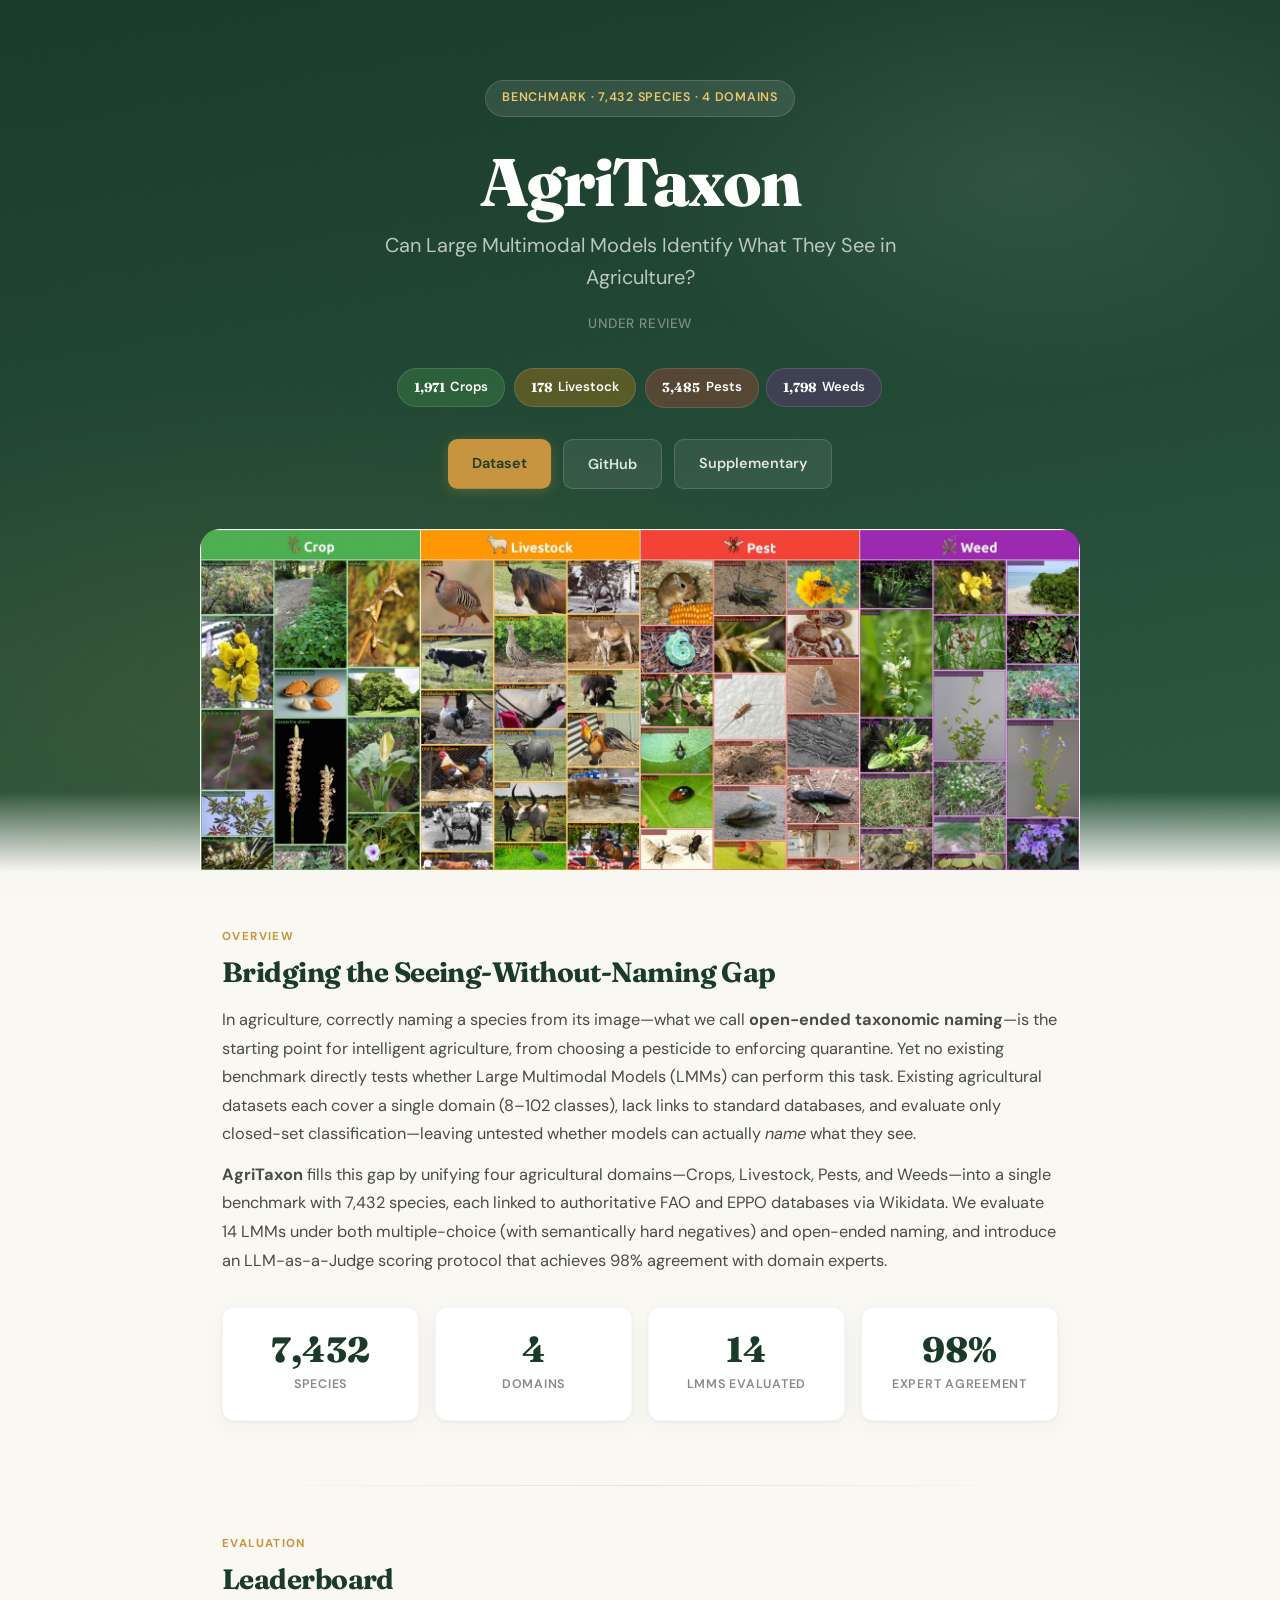
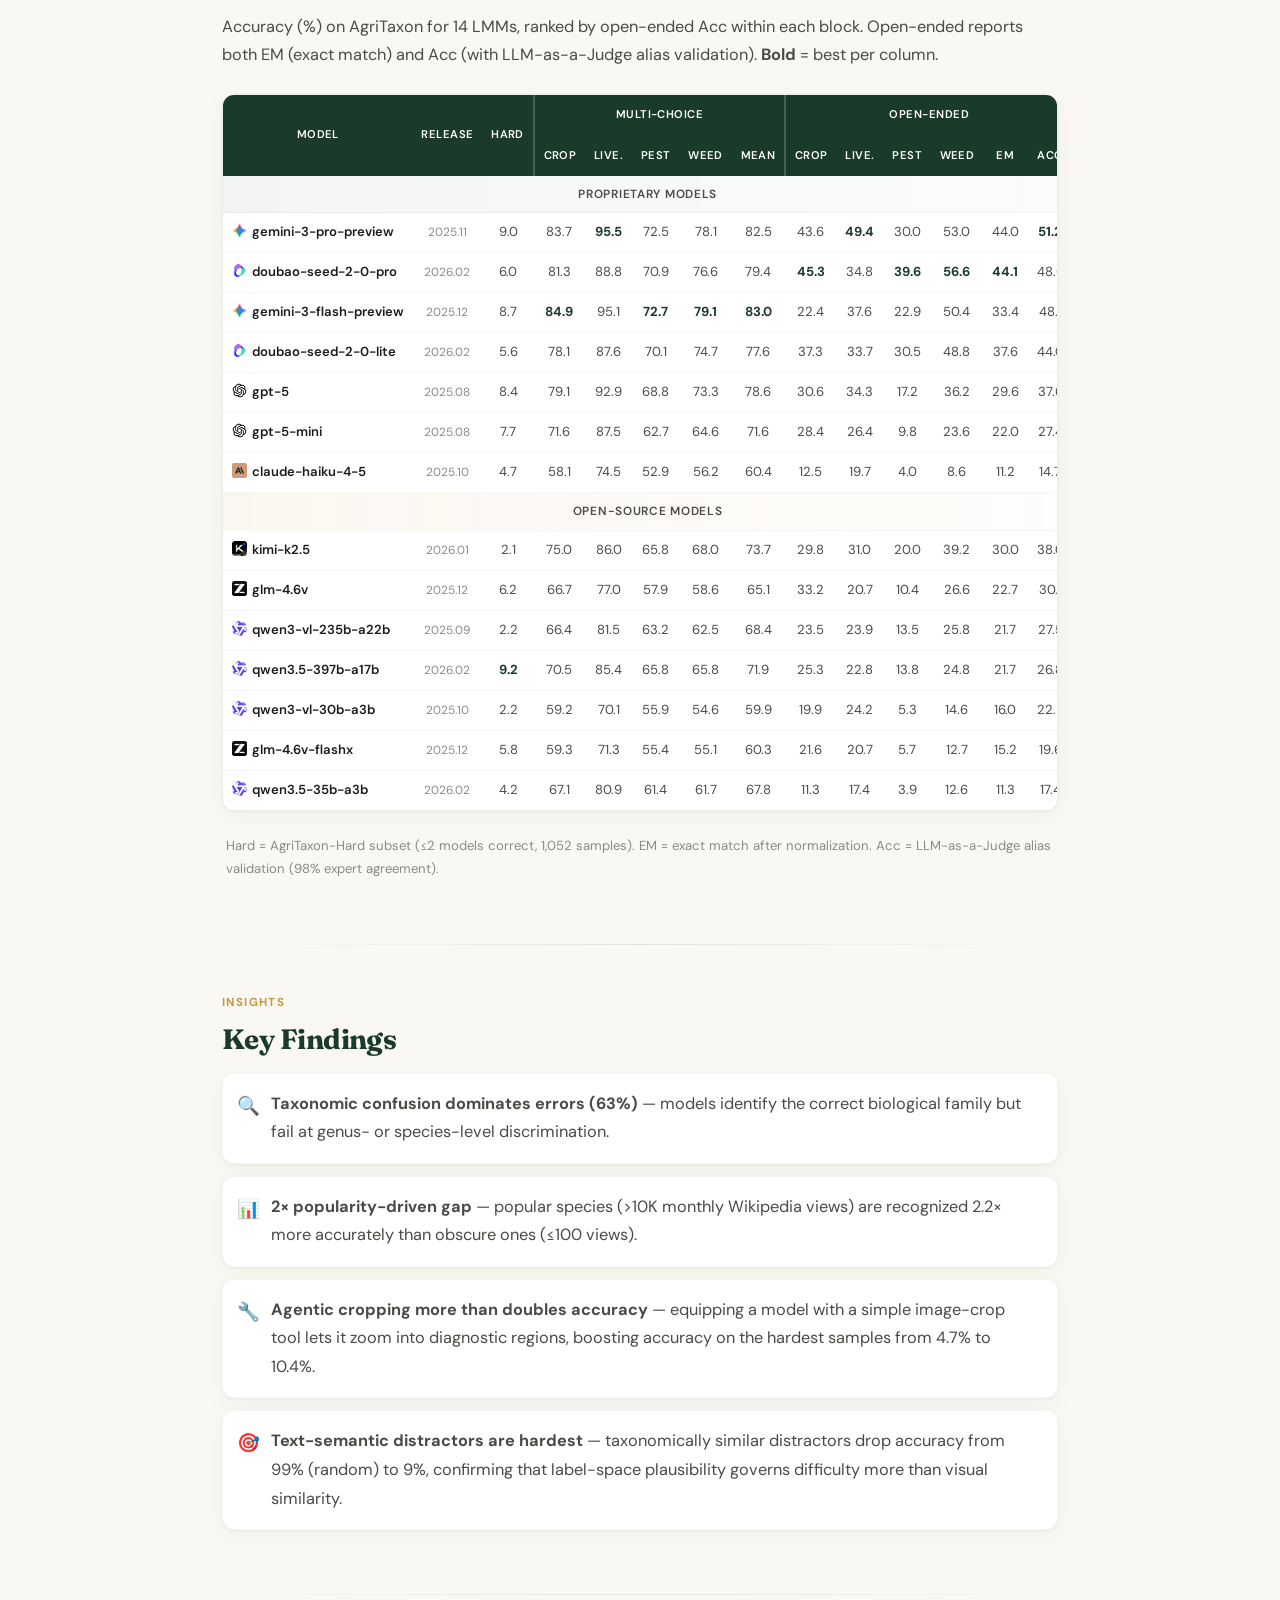
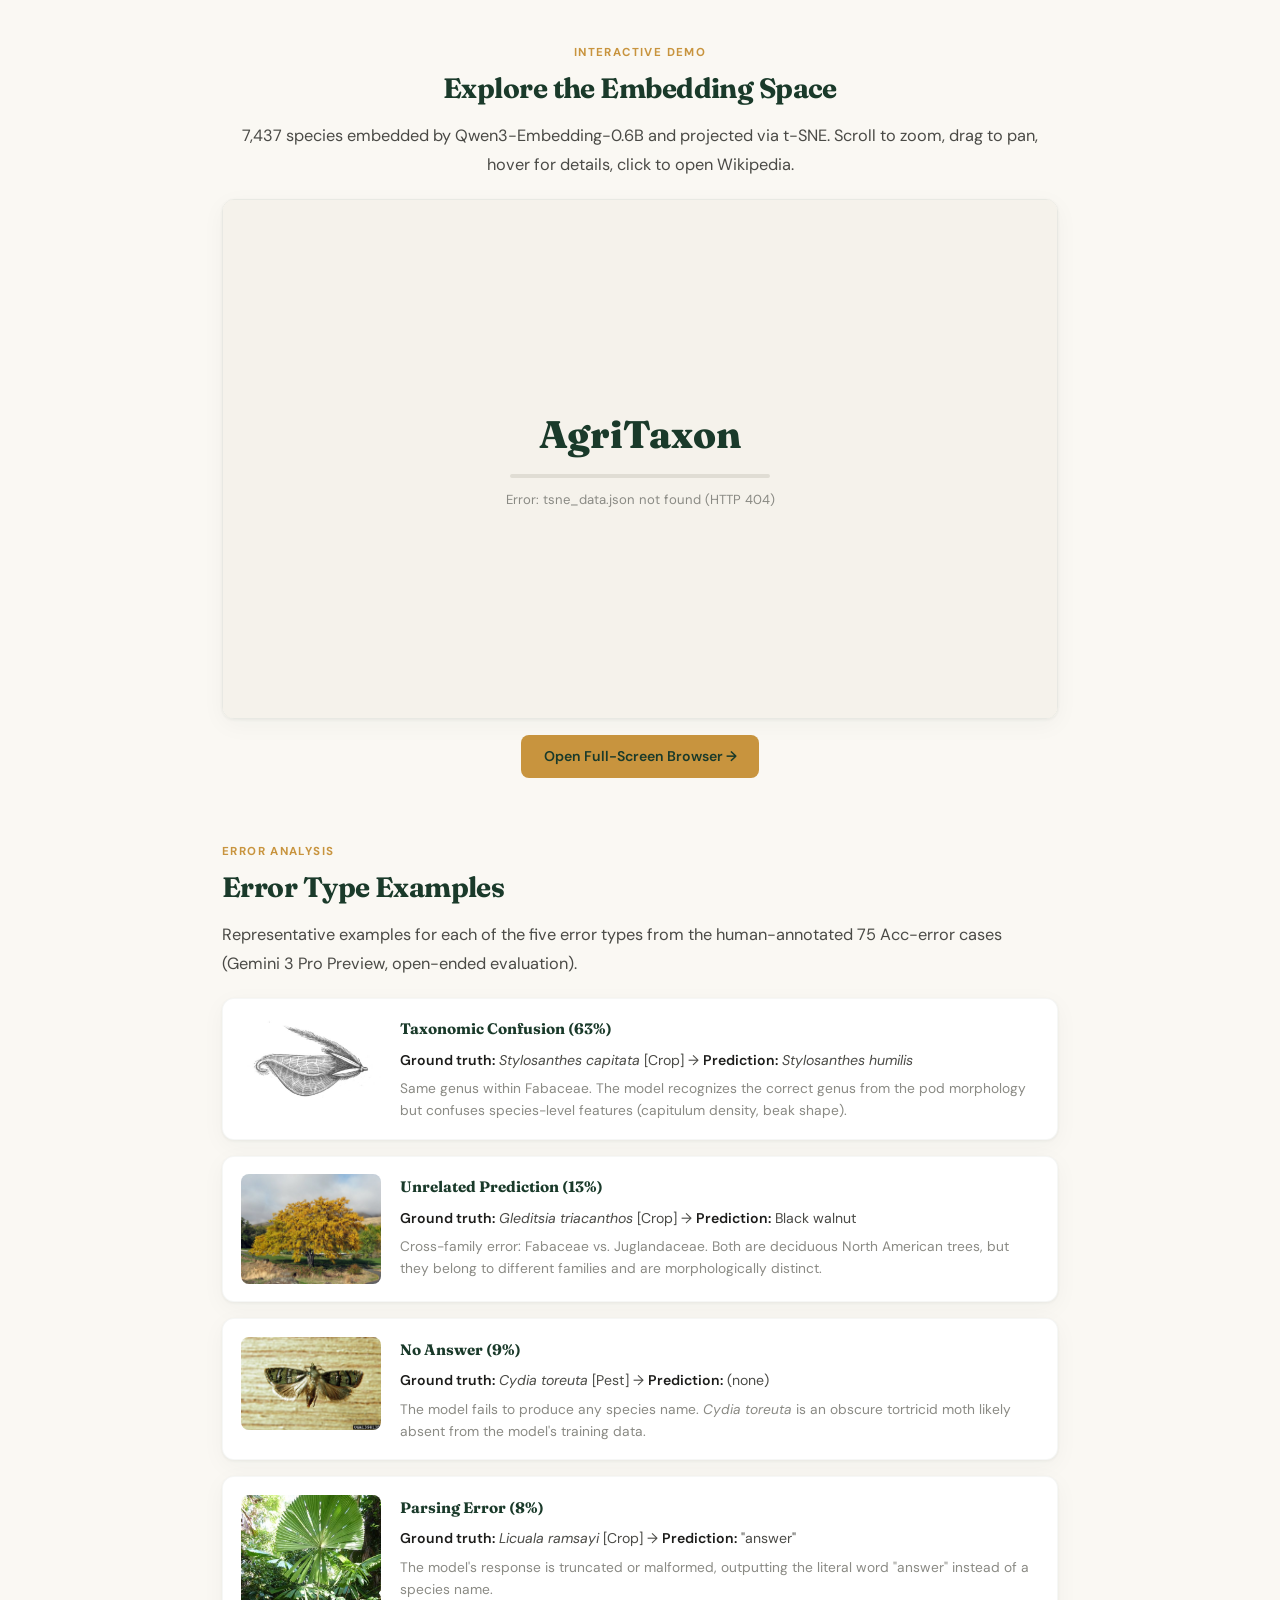
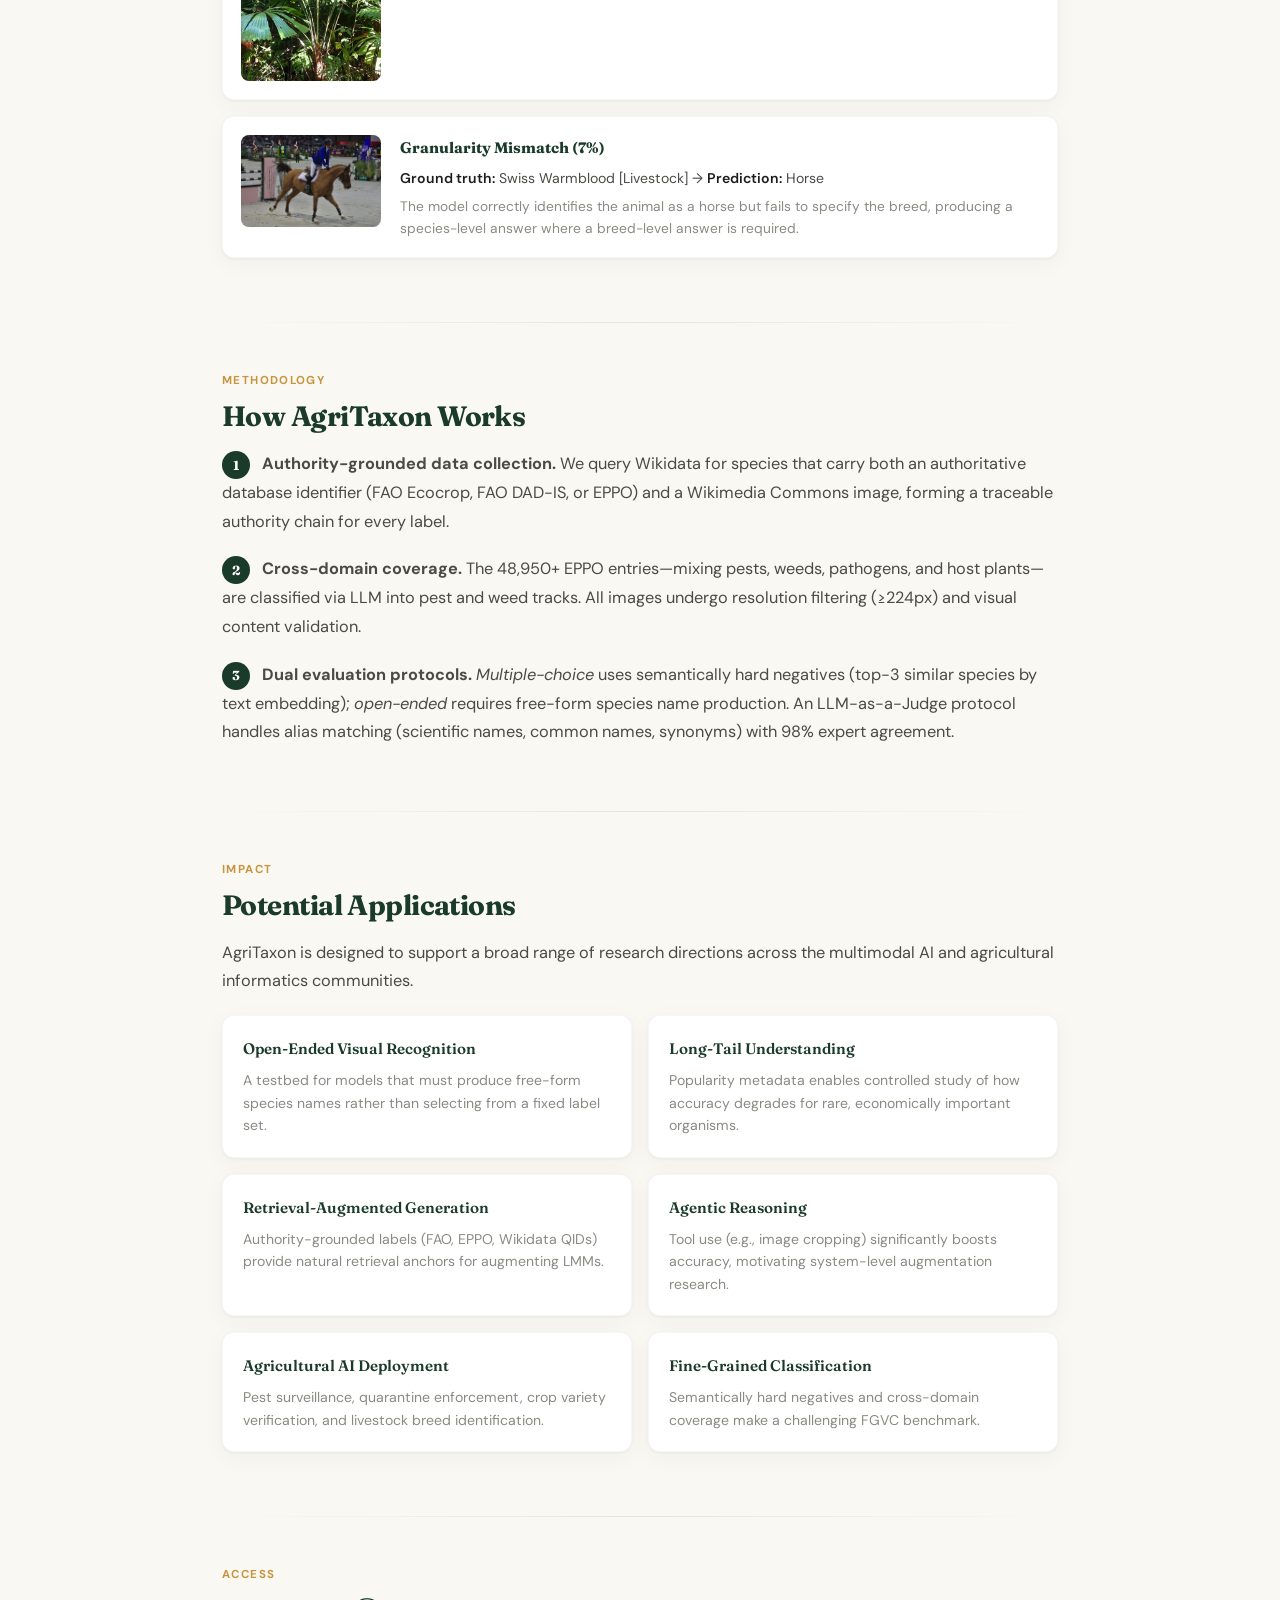
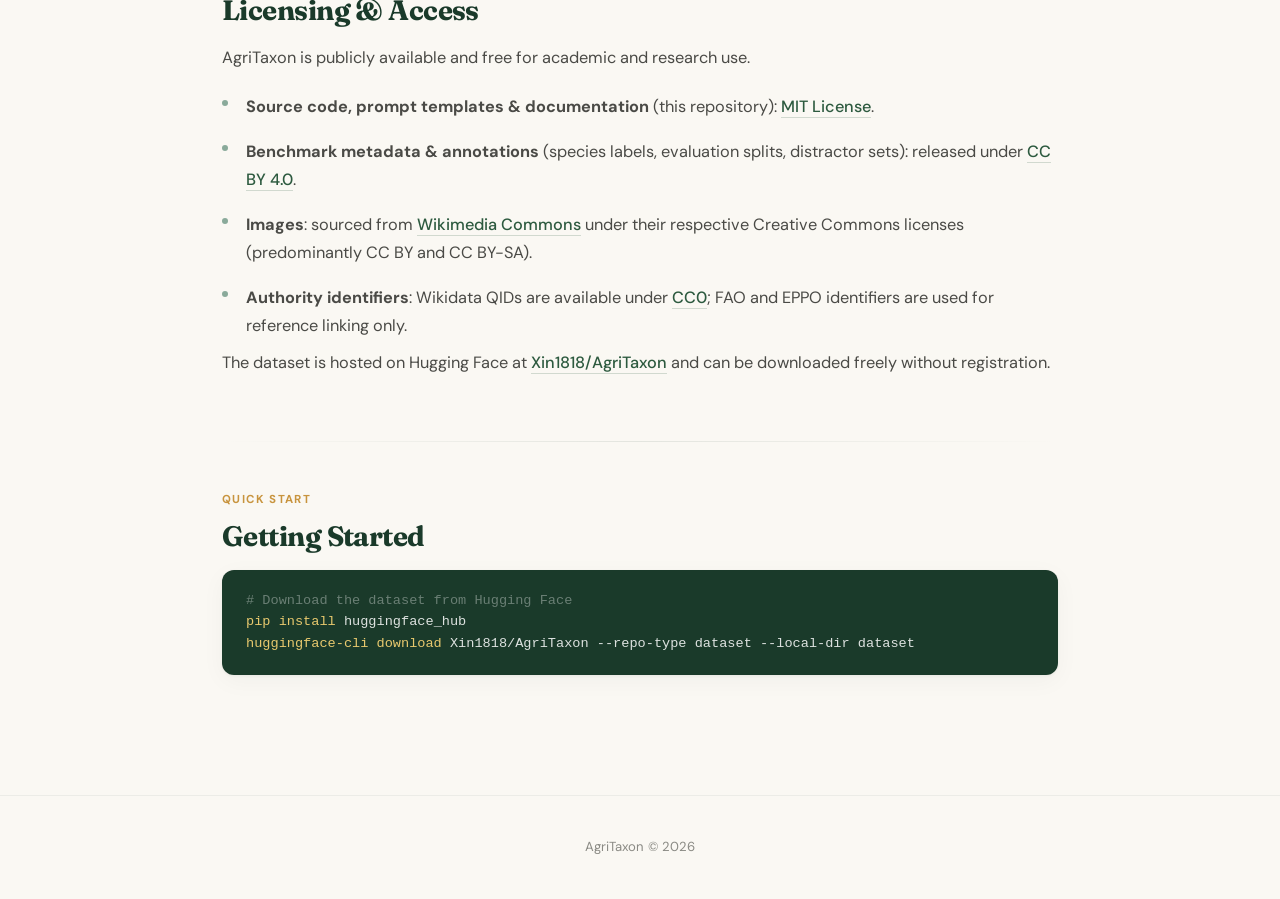
==== docs/index.html @ 5f253dde "Add interactive t-SNE embedding explorer with HuggingFace image loading - Add browser.html: canvas-b" ====
<!DOCTYPE html>
<html lang="en">
<head>
  <meta charset="UTF-8">
  <meta name="viewport" content="width=device-width, initial-scale=1.0">
  <title>AgriTaxon – Can Large Multimodal Models Identify What They See in Agriculture?</title>
  <meta name="description" content="AgriTaxon: the first benchmark for open-ended taxonomic naming in agriculture, spanning 7,432 species across crops, livestock, pests, and weeds.">
  <link rel="preconnect" href="https://fonts.googleapis.com">
  <link rel="preconnect" href="https://fonts.gstatic.com" crossorigin>
  <link href="https://fonts.googleapis.com/css2?family=Fraunces:ital,opsz,wght@0,9..144,300;0,9..144,400;0,9..144,600;0,9..144,700;0,9..144,800;1,9..144,400&family=DM+Sans:ital,wght@0,400;0,500;0,600;0,700;1,400&display=swap" rel="stylesheet">
  <style>
    :root {
      --forest: #1a3a2a;
      --forest-mid: #2d5a3f;
      --sage: #5a7a6a;
      --sage-light: #8aaa9a;
      --amber: #c8943e;
      --amber-light: #e8c96e;
      --cream: #faf8f3;
      --cream-dark: #f0ede4;
      --text: #1c1c1a;
      --text-secondary: #4a4a46;
      --text-muted: #8a8a84;
      --card-bg: #ffffff;
      --card-shadow: 0 1px 3px rgba(26,58,42,0.06), 0 6px 24px rgba(26,58,42,0.04);
      --card-shadow-hover: 0 4px 12px rgba(26,58,42,0.1), 0 12px 36px rgba(26,58,42,0.06);
      --radius: 0.75rem;
      --radius-lg: 1.25rem;
    }

    * { margin: 0; padding: 0; box-sizing: border-box; }

    html { scroll-behavior: smooth; }

    body {
      font-family: 'DM Sans', -apple-system, BlinkMacSystemFont, "Segoe UI", Helvetica, Arial, sans-serif;
      color: var(--text);
      background: var(--cream);
      line-height: 1.75;
      -webkit-font-smoothing: antialiased;
      -moz-osx-font-smoothing: grayscale;
    }

    /* ── Grain overlay ── */
    body::before {
      content: '';
      position: fixed;
      inset: 0;
      pointer-events: none;
      z-index: 9999;
      opacity: 0.025;
      background-image: url("data:image/svg+xml,%3Csvg viewBox='0 0 256 256' xmlns='http://www.w3.org/2000/svg'%3E%3Cfilter id='noise'%3E%3CfeTurbulence type='fractalNoise' baseFrequency='0.9' numOctaves='4' stitchTiles='stitch'/%3E%3C/filter%3E%3Crect width='100%25' height='100%25' filter='url(%23noise)'/%3E%3C/svg%3E");
      background-repeat: repeat;
      background-size: 256px 256px;
    }

    /* ── Scroll animations ── */
    .reveal {
      opacity: 0;
      transform: translateY(24px);
      transition: opacity 0.7s cubic-bezier(0.22, 1, 0.36, 1), transform 0.7s cubic-bezier(0.22, 1, 0.36, 1);
    }
    .reveal.visible {
      opacity: 1;
      transform: translateY(0);
    }

    /* ── Hero ── */
    .hero {
      position: relative;
      background: linear-gradient(170deg, var(--forest) 0%, #224a35 55%, var(--forest-mid) 100%);
      color: #fff;
      text-align: center;
      padding: 5rem 2rem 0;
      overflow: hidden;
    }
    .hero::before {
      content: '';
      position: absolute;
      inset: 0;
      background:
        radial-gradient(ellipse 80% 60% at 20% 80%, rgba(200,148,62,0.12) 0%, transparent 60%),
        radial-gradient(ellipse 60% 50% at 80% 20%, rgba(138,170,154,0.15) 0%, transparent 50%);
      pointer-events: none;
    }
    .hero::after {
      content: '';
      position: absolute;
      bottom: -1px;
      left: 0;
      right: 0;
      height: 80px;
      background: linear-gradient(to top, var(--cream), transparent);
      pointer-events: none;
    }

    .hero-inner {
      position: relative;
      z-index: 1;
      max-width: 800px;
      margin: 0 auto;
    }

    .hero-badge {
      display: inline-flex;
      align-items: center;
      gap: 0.4rem;
      padding: 0.4rem 1rem;
      border-radius: 2rem;
      font-size: 0.78rem;
      font-weight: 600;
      letter-spacing: 0.06em;
      text-transform: uppercase;
      background: rgba(255,255,255,0.1);
      border: 1px solid rgba(255,255,255,0.15);
      backdrop-filter: blur(8px);
      color: var(--amber-light);
      margin-bottom: 1.8rem;
      animation: fadeDown 0.8s cubic-bezier(0.22,1,0.36,1) both;
    }

    .hero h1 {
      font-family: 'Fraunces', Georgia, serif;
      font-size: clamp(2.8rem, 6vw, 4.2rem);
      font-weight: 800;
      letter-spacing: -0.03em;
      line-height: 1.1;
      margin-bottom: 0.6rem;
      font-optical-sizing: auto;
      animation: fadeDown 0.8s 0.1s cubic-bezier(0.22,1,0.36,1) both;
    }

    .hero .subtitle {
      font-family: 'DM Sans', sans-serif;
      font-size: clamp(1rem, 2.5vw, 1.25rem);
      color: rgba(255,255,255,0.7);
      max-width: 600px;
      margin: 0 auto 1.2rem;
      font-weight: 400;
      line-height: 1.6;
      animation: fadeDown 0.8s 0.2s cubic-bezier(0.22,1,0.36,1) both;
    }

    .hero .venue {
      font-size: 0.85rem;
      color: rgba(255,255,255,0.4);
      margin-bottom: 2rem;
      font-weight: 500;
      letter-spacing: 0.04em;
      text-transform: uppercase;
      animation: fadeDown 0.8s 0.25s cubic-bezier(0.22,1,0.36,1) both;
    }

    /* ── Domain badges ── */
    .domain-badges {
      display: flex;
      gap: 0.5rem;
      justify-content: center;
      flex-wrap: wrap;
      margin-bottom: 2rem;
      animation: fadeDown 0.8s 0.3s cubic-bezier(0.22,1,0.36,1) both;
    }
    .domain-badge {
      display: inline-flex;
      align-items: center;
      gap: 0.35rem;
      padding: 0.45rem 1rem;
      border-radius: 2rem;
      font-size: 0.82rem;
      font-weight: 600;
      color: #fff;
      backdrop-filter: blur(4px);
      border: 1px solid rgba(255,255,255,0.12);
    }
    .domain-badge.crops    { background: rgba(76,175,80,0.25); }
    .domain-badge.livestock { background: rgba(255,152,0,0.25); }
    .domain-badge.pests    { background: rgba(244,67,54,0.25); }
    .domain-badge.weeds    { background: rgba(156,39,176,0.25); }
    .domain-badge .count {
      font-family: 'Fraunces', serif;
      font-weight: 700;
    }

    /* ── Action buttons ── */
    .actions {
      display: flex;
      gap: 0.75rem;
      justify-content: center;
      flex-wrap: wrap;
      animation: fadeDown 0.8s 0.35s cubic-bezier(0.22,1,0.36,1) both;
    }
    .btn {
      display: inline-flex;
      align-items: center;
      gap: 0.45rem;
      padding: 0.7rem 1.5rem;
      border-radius: 0.6rem;
      font-size: 0.9rem;
      font-weight: 600;
      text-decoration: none;
      transition: all 0.25s cubic-bezier(0.22,1,0.36,1);
      font-family: 'DM Sans', sans-serif;
    }
    .btn:hover { text-decoration: none; }
    .btn-primary {
      background: var(--amber);
      color: var(--forest);
      box-shadow: 0 2px 12px rgba(200,148,62,0.3);
    }
    .btn-primary:hover {
      background: var(--amber-light);
      transform: translateY(-2px);
      box-shadow: 0 6px 24px rgba(200,148,62,0.35);
    }
    .btn-ghost {
      background: rgba(255,255,255,0.08);
      color: rgba(255,255,255,0.85);
      border: 1px solid rgba(255,255,255,0.15);
      backdrop-filter: blur(4px);
    }
    .btn-ghost:hover {
      background: rgba(255,255,255,0.15);
      color: #fff;
      transform: translateY(-2px);
    }

    /* ── Teaser ── */
    .teaser {
      position: relative;
      z-index: 2;
      max-width: 880px;
      margin: 2.5rem auto 0;
      animation: fadeUp 1s 0.5s cubic-bezier(0.22,1,0.36,1) both;
    }
    .teaser img {
      width: 100%;
      border-radius: var(--radius-lg) var(--radius-lg) 0 0;
      display: block;
    }

    /* ── Container ── */
    .container {
      max-width: 900px;
      margin: 0 auto;
      padding: 3.5rem 2rem;
    }

    /* ── Section ── */
    section {
      margin-bottom: 4rem;
    }

    .section-label {
      font-family: 'DM Sans', sans-serif;
      font-size: 0.72rem;
      font-weight: 700;
      letter-spacing: 0.12em;
      text-transform: uppercase;
      color: var(--amber);
      margin-bottom: 0.5rem;
    }

    h2 {
      font-family: 'Fraunces', Georgia, serif;
      font-size: 1.75rem;
      font-weight: 700;
      color: var(--forest);
      line-height: 1.25;
      margin-bottom: 1rem;
      letter-spacing: -0.02em;
    }

    p {
      font-size: 1.02rem;
      margin-bottom: 0.75rem;
      color: var(--text-secondary);
    }

    a {
      color: var(--forest-mid);
      text-decoration: none;
      font-weight: 500;
      border-bottom: 1px solid rgba(45,90,63,0.2);
      transition: border-color 0.2s;
    }
    a:hover { border-color: var(--forest-mid); }

    /* ── Stats ── */
    .stats {
      display: grid;
      grid-template-columns: repeat(4, 1fr);
      gap: 1rem;
      margin: 2rem 0;
    }
    .stat-card {
      background: var(--card-bg);
      border-radius: var(--radius);
      padding: 1.5rem 1rem;
      text-align: center;
      box-shadow: var(--card-shadow);
      border: 1px solid rgba(26,58,42,0.04);
      transition: transform 0.3s cubic-bezier(0.22,1,0.36,1), box-shadow 0.3s;
    }
    .stat-card:hover {
      transform: translateY(-3px);
      box-shadow: var(--card-shadow-hover);
    }
    .stat-card .number {
      font-family: 'Fraunces', serif;
      font-size: 2.2rem;
      font-weight: 800;
      color: var(--forest);
      line-height: 1;
    }
    .stat-card .label {
      font-size: 0.78rem;
      font-weight: 600;
      color: var(--text-muted);
      margin-top: 0.4rem;
      text-transform: uppercase;
      letter-spacing: 0.06em;
    }

    /* ── Table ── */
    .table-wrapper {
      overflow-x: auto;
      margin: 1.5rem 0;
      border-radius: var(--radius);
      box-shadow: var(--card-shadow);
      border: 1px solid rgba(26,58,42,0.06);
    }
    table {
      width: 100%;
      border-collapse: collapse;
      font-size: 0.82rem;
      background: var(--card-bg);
    }
    thead th {
      background: var(--forest);
      color: #fff;
      padding: 0.65rem 0.55rem;
      text-align: center;
      font-weight: 600;
      font-size: 0.7rem;
      text-transform: uppercase;
      letter-spacing: 0.04em;
      white-space: nowrap;
      font-family: 'DM Sans', sans-serif;
    }
    td {
      padding: 0.5rem 0.55rem;
      border-bottom: 1px solid rgba(0,0,0,0.04);
      text-align: center;
      font-variant-numeric: tabular-nums;
      font-family: 'DM Sans', sans-serif;
      font-size: 0.82rem;
      color: var(--text-secondary);
    }
    tr:last-child td { border-bottom: none; }
    tr:hover td { background: rgba(26,58,42,0.02); }
    .model-name {
      font-weight: 600;
      color: var(--text);
      white-space: nowrap;
      text-align: left;
      font-family: 'DM Sans', sans-serif;
      font-size: 0.82rem;
    }
    .model-name img.logo {
      height: 15px;
      width: 15px;
      object-fit: contain;
      vertical-align: -2px;
      margin-right: 5px;
      border-radius: 2px;
    }
    .date {
      color: var(--text-muted);
      font-size: 0.74rem;
    }
    .best {
      font-weight: 700;
      color: var(--forest);
    }
    .block-header {
      font-weight: 600;
      font-size: 0.74rem;
      text-align: center !important;
      font-family: 'DM Sans', sans-serif;
      letter-spacing: 0.06em;
      text-transform: uppercase;
      color: var(--text-secondary);
      padding: 0.5rem 0.55rem;
    }
    .block-header.proprietary {
      background: linear-gradient(90deg, rgba(26,58,42,0.05) 0%, rgba(26,58,42,0.02) 100%);
    }
    .block-header.opensource {
      background: linear-gradient(90deg, rgba(200,148,62,0.08) 0%, rgba(200,148,62,0.02) 100%);
    }
    .table-footnote {
      font-size: 0.82rem;
      color: var(--text-muted);
      margin-top: 0.75rem;
      padding-left: 0.25rem;
    }

    /* ── Insights ── */
    .insights {
      list-style: none;
      padding: 0;
      display: flex;
      flex-direction: column;
      gap: 0.75rem;
    }
    .insights li {
      padding: 1rem 1.2rem 1rem 3rem;
      background: var(--card-bg);
      border-radius: var(--radius);
      box-shadow: var(--card-shadow);
      border: 1px solid rgba(26,58,42,0.04);
      position: relative;
      transition: transform 0.25s cubic-bezier(0.22,1,0.36,1), box-shadow 0.25s;
      color: var(--text-secondary);
      font-size: 1.02rem;
    }
    .insights li:hover {
      transform: translateX(4px);
      box-shadow: var(--card-shadow-hover);
    }
    .insights li::before {
      content: attr(data-icon);
      position: absolute;
      left: 0.9rem;
      top: 1rem;
      font-size: 1.15rem;
    }

    /* ── Error cards ── */
    .error-grid {
      display: flex;
      flex-direction: column;
      gap: 1rem;
      margin-top: 1.2rem;
    }
    .error-card {
      display: flex;
      gap: 1.2rem;
      background: var(--card-bg);
      border-radius: var(--radius);
      padding: 1.1rem;
      box-shadow: var(--card-shadow);
      border: 1px solid rgba(26,58,42,0.04);
      align-items: flex-start;
      transition: transform 0.3s cubic-bezier(0.22,1,0.36,1), box-shadow 0.3s;
    }
    .error-card:hover {
      transform: translateY(-2px);
      box-shadow: var(--card-shadow-hover);
    }
    .error-card img {
      width: 140px;
      height: auto;
      object-fit: contain;
      border-radius: 0.5rem;
      flex-shrink: 0;
    }
    .error-card .info { flex: 1; }
    .error-card .error-type {
      font-family: 'Fraunces', serif;
      font-weight: 700;
      color: var(--forest);
      font-size: 0.95rem;
      margin-bottom: 0.3rem;
    }
    .error-card .labels {
      font-size: 0.88rem;
      margin-bottom: 0.3rem;
      color: var(--text-secondary);
    }
    .error-card .labels span { font-weight: 600; color: var(--text); }
    .error-card .rationale {
      font-size: 0.86rem;
      color: var(--text-muted);
      line-height: 1.6;
    }

    /* ── How it works ── */
    .step {
      margin-bottom: 1.2rem;
    }
    .step-number {
      display: inline-flex;
      align-items: center;
      justify-content: center;
      width: 28px;
      height: 28px;
      border-radius: 50%;
      background: var(--forest);
      color: #fff;
      font-family: 'Fraunces', serif;
      font-size: 0.82rem;
      font-weight: 700;
      margin-right: 0.5rem;
      flex-shrink: 0;
      vertical-align: middle;
    }
    .step p {
      display: inline;
    }

    /* ── Applications grid ── */
    .applications {
      display: grid;
      grid-template-columns: repeat(2, 1fr);
      gap: 1rem;
      margin-top: 1.2rem;
    }
    .app-card {
      padding: 1.25rem;
      background: var(--card-bg);
      border-radius: var(--radius);
      box-shadow: var(--card-shadow);
      border: 1px solid rgba(26,58,42,0.04);
      transition: transform 0.3s cubic-bezier(0.22,1,0.36,1), box-shadow 0.3s;
    }
    .app-card:hover {
      transform: translateY(-3px);
      box-shadow: var(--card-shadow-hover);
    }
    .app-card h4 {
      font-family: 'Fraunces', serif;
      font-size: 0.95rem;
      font-weight: 600;
      color: var(--forest);
      margin-bottom: 0.4rem;
    }
    .app-card p {
      font-size: 0.88rem;
      color: var(--text-muted);
      margin-bottom: 0;
      line-height: 1.6;
    }

    /* ── Code block ── */
    pre {
      background: var(--forest);
      color: rgba(255,255,255,0.85);
      padding: 1.25rem 1.5rem;
      border-radius: var(--radius);
      overflow-x: auto;
      font-size: 0.85rem;
      line-height: 1.6;
      font-family: 'SF Mono', 'Fira Code', 'Consolas', 'Monaco', monospace;
      box-shadow: var(--card-shadow);
    }
    pre .comment { color: rgba(255,255,255,0.35); }
    pre .cmd { color: var(--amber-light); }
    code {
      font-family: 'SF Mono', 'Fira Code', 'Consolas', monospace;
      background: rgba(26,58,42,0.06);
      padding: 0.15rem 0.45rem;
      border-radius: 0.25rem;
      font-size: 0.88em;
      color: var(--forest-mid);
    }

    /* ── Licensing list ── */
    .license-list {
      padding-left: 0;
      list-style: none;
    }
    .license-list li {
      padding: 0.5rem 0 0.5rem 1.5rem;
      position: relative;
      color: var(--text-secondary);
      font-size: 1.02rem;
    }
    .license-list li::before {
      content: '';
      position: absolute;
      left: 0;
      top: 0.95rem;
      width: 6px;
      height: 6px;
      border-radius: 50%;
      background: var(--sage-light);
    }

    /* ── Divider ── */
    .divider {
      height: 1px;
      background: linear-gradient(90deg, transparent, rgba(26,58,42,0.1), transparent);
      margin: 3rem 0;
    }

    /* ── Explorer section ── */
    .explorer-wrap {
      text-align: center;
    }
    .explorer-iframe-box {
      position: relative;
      width: 100%;
      height: 520px;
      border-radius: var(--radius);
      overflow: hidden;
      border: 1px solid rgba(26,58,42,.08);
      box-shadow: var(--card-shadow);
      margin: 1.2rem 0 1rem;
    }
    .explorer-iframe-box iframe {
      width: 100%;
      height: 100%;
      border: none;
      display: block;
    }
    .explorer-link {
      display: inline-flex;
      align-items: center;
      gap: .4rem;
      padding: .6rem 1.4rem;
      border-radius: .5rem;
      font-size: .88rem;
      font-weight: 600;
      color: var(--forest);
      background: var(--amber);
      border: none;
      text-decoration: none;
      transition: all .25s cubic-bezier(.22,1,.36,1);
    }
    .explorer-link:hover {
      background: var(--amber-light);
      transform: translateY(-2px);
      box-shadow: 0 6px 24px rgba(200,148,62,.35);
      border: none;
    }

    /* ── Footer ── */
    footer {
      text-align: center;
      padding: 2.5rem 2rem;
      font-size: 0.82rem;
      color: var(--text-muted);
      border-top: 1px solid rgba(26,58,42,0.06);
    }

    /* ── Animations ── */
    @keyframes fadeDown {
      from { opacity: 0; transform: translateY(-16px); }
      to { opacity: 1; transform: translateY(0); }
    }
    @keyframes fadeUp {
      from { opacity: 0; transform: translateY(24px); }
      to { opacity: 1; transform: translateY(0); }
    }

    /* ── Responsive ── */
    @media (max-width: 768px) {
      .hero { padding: 3.5rem 1.5rem 0; }
      .container { padding: 2.5rem 1.5rem; }
      .stats { grid-template-columns: repeat(2, 1fr); }
      .applications { grid-template-columns: 1fr; }
    }
    @media (max-width: 600px) {
      .error-card { flex-direction: column; }
      .error-card img { width: 100%; height: auto; }
    }
    @media (max-width: 480px) {
      .hero { padding: 2.5rem 1.2rem 0; }
      .container { padding: 2rem 1.2rem; }
      .stats { grid-template-columns: repeat(2, 1fr); gap: 0.75rem; }
      .stat-card { padding: 1rem 0.75rem; }
      .stat-card .number { font-size: 1.6rem; }
      section { margin-bottom: 2.5rem; }
    }
  </style>
</head>
<body>

<!-- ════════ Hero ════════ -->
<div class="hero">
  <div class="hero-inner">
    <div class="hero-badge">Benchmark &middot; 7,432 Species &middot; 4 Domains</div>
    <h1>AgriTaxon</h1>
    <p class="subtitle">Can Large Multimodal Models Identify What They See in Agriculture?</p>
    <p class="venue">Under Review</p>
    <div class="domain-badges">
      <span class="domain-badge crops"><span class="count">1,971</span> Crops</span>
      <span class="domain-badge livestock"><span class="count">178</span> Livestock</span>
      <span class="domain-badge pests"><span class="count">3,485</span> Pests</span>
      <span class="domain-badge weeds"><span class="count">1,798</span> Weeds</span>
    </div>
    <div class="actions">
      <a class="btn btn-primary" href="https://huggingface.co/datasets/Xin1818/AgriTaxon">Dataset</a>
      <a class="btn btn-ghost" href="https://github.com/studyzx/AgriTaxon">GitHub</a>
      <a class="btn btn-ghost" href="supplementary.html">Supplementary</a>
    </div>
  </div>
  <div class="teaser">
    <img src="teaser.jpg" alt="AgriTaxon overview: 7,432 species across crops, livestock, pests, and weeds with evaluation results showing a seeing-without-naming gap.">
  </div>
</div>

<!-- ════════ Main Content ════════ -->
<div class="container">

  <!-- Overview -->
  <section class="reveal">
    <div class="section-label">Overview</div>
    <h2>Bridging the Seeing-Without-Naming Gap</h2>
    <p>
      In agriculture, correctly naming a species from its image&mdash;what we call <strong>open-ended taxonomic naming</strong>&mdash;is the starting point for intelligent agriculture, from choosing a pesticide to enforcing quarantine.
      Yet no existing benchmark directly tests whether Large Multimodal Models (LMMs) can perform this task.
      Existing agricultural datasets each cover a single domain (8&ndash;102 classes), lack links to standard databases, and evaluate only closed-set classification&mdash;leaving untested whether models can actually <em>name</em> what they see.
    </p>
    <p>
      <strong>AgriTaxon</strong> fills this gap by unifying four agricultural domains&mdash;Crops, Livestock, Pests, and Weeds&mdash;into a single benchmark with 7,432 species, each linked to authoritative FAO and EPPO databases via Wikidata.
      We evaluate 14 LMMs under both multiple-choice (with semantically hard negatives) and open-ended naming, and introduce an LLM-as-a-Judge scoring protocol that achieves 98% agreement with domain experts.
    </p>
    <div class="stats">
      <div class="stat-card">
        <div class="number">7,432</div>
        <div class="label">Species</div>
      </div>
      <div class="stat-card">
        <div class="number">4</div>
        <div class="label">Domains</div>
      </div>
      <div class="stat-card">
        <div class="number">14</div>
        <div class="label">LMMs Evaluated</div>
      </div>
      <div class="stat-card">
        <div class="number">98%</div>
        <div class="label">Expert Agreement</div>
      </div>
    </div>
  </section>

  <div class="divider"></div>

  <!-- Leaderboard -->
  <section class="reveal">
    <div class="section-label">Evaluation</div>
    <h2>Leaderboard</h2>
    <p>
      Accuracy (%) on AgriTaxon for 14 LMMs, ranked by open-ended Acc within each block. Open-ended reports both EM (exact match) and Acc (with LLM-as-a-Judge alias validation). <strong>Bold</strong> = best per column.
    </p>
    <div class="table-wrapper">
      <table>
        <thead>
          <tr>
            <th rowspan="2">Model</th>
            <th rowspan="2">Release</th>
            <th rowspan="2">Hard</th>
            <th colspan="5" style="text-align:center; border-left: 2px solid rgba(255,255,255,0.2);">Multi-Choice</th>
            <th colspan="6" style="text-align:center; border-left: 2px solid rgba(255,255,255,0.2);">Open-Ended</th>
          </tr>
          <tr>
            <th style="border-left: 2px solid rgba(255,255,255,0.2);">Crop</th>
            <th>Live.</th>
            <th>Pest</th>
            <th>Weed</th>
            <th>Mean</th>
            <th style="border-left: 2px solid rgba(255,255,255,0.2);">Crop</th>
            <th>Live.</th>
            <th>Pest</th>
            <th>Weed</th>
            <th>EM</th>
            <th>Acc</th>
          </tr>
        </thead>
        <tbody>
          <tr><td colspan="14" class="block-header proprietary">Proprietary Models</td></tr>
          <tr>
            <td class="model-name"><img class="logo" src="figures/logo/gemini.png" alt="">gemini-3-pro-preview</td>
            <td class="date">2025.11</td>
            <td>9.0</td>
            <td>83.7</td><td class="best">95.5</td><td>72.5</td><td>78.1</td><td>82.5</td>
            <td>43.6</td><td class="best">49.4</td><td>30.0</td><td>53.0</td><td>44.0</td><td class="best">51.2</td>
          </tr>
          <tr>
            <td class="model-name"><img class="logo" src="figures/logo/seed-logo.png" alt="">doubao-seed-2-0-pro</td>
            <td class="date">2026.02</td>
            <td>6.0</td>
            <td>81.3</td><td>88.8</td><td>70.9</td><td>76.6</td><td>79.4</td>
            <td class="best">45.3</td><td>34.8</td><td class="best">39.6</td><td class="best">56.6</td><td class="best">44.1</td><td>48.6</td>
          </tr>
          <tr>
            <td class="model-name"><img class="logo" src="figures/logo/gemini.png" alt="">gemini-3-flash-preview</td>
            <td class="date">2025.12</td>
            <td>8.7</td>
            <td class="best">84.9</td><td>95.1</td><td class="best">72.7</td><td class="best">79.1</td><td class="best">83.0</td>
            <td>22.4</td><td>37.6</td><td>22.9</td><td>50.4</td><td>33.4</td><td>48.1</td>
          </tr>
          <tr>
            <td class="model-name"><img class="logo" src="figures/logo/seed-logo.png" alt="">doubao-seed-2-0-lite</td>
            <td class="date">2026.02</td>
            <td>5.6</td>
            <td>78.1</td><td>87.6</td><td>70.1</td><td>74.7</td><td>77.6</td>
            <td>37.3</td><td>33.7</td><td>30.5</td><td>48.8</td><td>37.6</td><td>44.0</td>
          </tr>
          <tr>
            <td class="model-name"><img class="logo" src="figures/logo/openai.png" alt="">gpt-5</td>
            <td class="date">2025.08</td>
            <td>8.4</td>
            <td>79.1</td><td>92.9</td><td>68.8</td><td>73.3</td><td>78.6</td>
            <td>30.6</td><td>34.3</td><td>17.2</td><td>36.2</td><td>29.6</td><td>37.6</td>
          </tr>
          <tr>
            <td class="model-name"><img class="logo" src="figures/logo/openai.png" alt="">gpt-5-mini</td>
            <td class="date">2025.08</td>
            <td>7.7</td>
            <td>71.6</td><td>87.5</td><td>62.7</td><td>64.6</td><td>71.6</td>
            <td>28.4</td><td>26.4</td><td>9.8</td><td>23.6</td><td>22.0</td><td>27.4</td>
          </tr>
          <tr>
            <td class="model-name"><img class="logo" src="figures/logo/anthropic.png" alt="">claude-haiku-4-5</td>
            <td class="date">2025.10</td>
            <td>4.7</td>
            <td>58.1</td><td>74.5</td><td>52.9</td><td>56.2</td><td>60.4</td>
            <td>12.5</td><td>19.7</td><td>4.0</td><td>8.6</td><td>11.2</td><td>14.7</td>
          </tr>
          <tr><td colspan="14" class="block-header opensource">Open-Source Models</td></tr>
          <tr>
            <td class="model-name"><img class="logo" src="figures/logo/Kimi-logo-2025.png" alt="">kimi-k2.5</td>
            <td class="date">2026.01</td>
            <td>2.1</td>
            <td>75.0</td><td>86.0</td><td>65.8</td><td>68.0</td><td>73.7</td>
            <td>29.8</td><td>31.0</td><td>20.0</td><td>39.2</td><td>30.0</td><td>38.0</td>
          </tr>
          <tr>
            <td class="model-name"><img class="logo" src="figures/logo/zai.png" alt="">glm-4.6v</td>
            <td class="date">2025.12</td>
            <td>6.2</td>
            <td>66.7</td><td>77.0</td><td>57.9</td><td>58.6</td><td>65.1</td>
            <td>33.2</td><td>20.7</td><td>10.4</td><td>26.6</td><td>22.7</td><td>30.1</td>
          </tr>
          <tr>
            <td class="model-name"><img class="logo" src="figures/logo/Qwen-Ai-Logo-PNG-Vector.png" alt="">qwen3-vl-235b-a22b</td>
            <td class="date">2025.09</td>
            <td>2.2</td>
            <td>66.4</td><td>81.5</td><td>63.2</td><td>62.5</td><td>68.4</td>
            <td>23.5</td><td>23.9</td><td>13.5</td><td>25.8</td><td>21.7</td><td>27.5</td>
          </tr>
          <tr>
            <td class="model-name"><img class="logo" src="figures/logo/Qwen-Ai-Logo-PNG-Vector.png" alt="">qwen3.5-397b-a17b</td>
            <td class="date">2026.02</td>
            <td class="best">9.2</td>
            <td>70.5</td><td>85.4</td><td>65.8</td><td>65.8</td><td>71.9</td>
            <td>25.3</td><td>22.8</td><td>13.8</td><td>24.8</td><td>21.7</td><td>26.8</td>
          </tr>
          <tr>
            <td class="model-name"><img class="logo" src="figures/logo/Qwen-Ai-Logo-PNG-Vector.png" alt="">qwen3-vl-30b-a3b</td>
            <td class="date">2025.10</td>
            <td>2.2</td>
            <td>59.2</td><td>70.1</td><td>55.9</td><td>54.6</td><td>59.9</td>
            <td>19.9</td><td>24.2</td><td>5.3</td><td>14.6</td><td>16.0</td><td>22.5</td>
          </tr>
          <tr>
            <td class="model-name"><img class="logo" src="figures/logo/zai.png" alt="">glm-4.6v-flashx</td>
            <td class="date">2025.12</td>
            <td>5.8</td>
            <td>59.3</td><td>71.3</td><td>55.4</td><td>55.1</td><td>60.3</td>
            <td>21.6</td><td>20.7</td><td>5.7</td><td>12.7</td><td>15.2</td><td>19.6</td>
          </tr>
          <tr>
            <td class="model-name"><img class="logo" src="figures/logo/Qwen-Ai-Logo-PNG-Vector.png" alt="">qwen3.5-35b-a3b</td>
            <td class="date">2026.02</td>
            <td>4.2</td>
            <td>67.1</td><td>80.9</td><td>61.4</td><td>61.7</td><td>67.8</td>
            <td>11.3</td><td>17.4</td><td>3.9</td><td>12.6</td><td>11.3</td><td>17.4</td>
          </tr>
        </tbody>
      </table>
    </div>
    <p class="table-footnote">
      Hard = AgriTaxon-Hard subset (&le;2 models correct, 1,052 samples). EM = exact match after normalization. Acc = LLM-as-a-Judge alias validation (98% expert agreement).
    </p>
  </section>

  <div class="divider"></div>

  <!-- Key Findings -->
  <section class="reveal">
    <div class="section-label">Insights</div>
    <h2>Key Findings</h2>
    <ul class="insights">
      <li data-icon="🔍"><strong>Taxonomic confusion dominates errors (63%)</strong> &mdash; models identify the correct biological family but fail at genus- or species-level discrimination.</li>
      <li data-icon="📊"><strong>2&times; popularity-driven gap</strong> &mdash; popular species (>10K monthly Wikipedia views) are recognized 2.2&times; more accurately than obscure ones (&le;100 views).</li>
      <li data-icon="🔧"><strong>Agentic cropping more than doubles accuracy</strong> &mdash; equipping a model with a simple image-crop tool lets it zoom into diagnostic regions, boosting accuracy on the hardest samples from 4.7% to 10.4%.</li>
      <li data-icon="🎯"><strong>Text-semantic distractors are hardest</strong> &mdash; taxonomically similar distractors drop accuracy from 99% (random) to 9%, confirming that label-space plausibility governs difficulty more than visual similarity.</li>
    </ul>
  </section>

  <div class="divider"></div>

  <!-- Embedding Explorer -->
  <section class="reveal">
    <div class="explorer-wrap">
      <div class="section-label">Interactive Demo</div>
      <h2>Explore the Embedding Space</h2>
      <p>7,437 species embedded by Qwen3-Embedding-0.6B and projected via t-SNE. Scroll to zoom, drag to pan, hover for details, click to open Wikipedia.</p>
      <div class="explorer-iframe-box">
        <iframe src="browser.html" loading="lazy" title="AgriTaxon Embedding Browser" allow="fullscreen"></iframe>
      </div>
      <a class="explorer-link" href="browser.html" target="_blank">Open Full-Screen Browser →</a>
    </div>
  </section>

  <!-- Error Type Examples -->
  <section class="reveal">
    <div class="section-label">Error Analysis</div>
    <h2>Error Type Examples</h2>
    <p>Representative examples for each of the five error types from the human-annotated 75 Acc-error cases (Gemini 3 Pro Preview, open-ended evaluation).</p>

    <div class="error-grid">
      <div class="error-card">
        <img src="figures/error_cases/taxonomic_confusion.png" alt="Taxonomic confusion example">
        <div class="info">
          <div class="error-type">Taxonomic Confusion (63%)</div>
          <div class="labels"><span>Ground truth:</span> <em>Stylosanthes capitata</em> [Crop] &rarr; <span>Prediction:</span> <em>Stylosanthes humilis</em></div>
          <div class="rationale">Same genus within Fabaceae. The model recognizes the correct genus from the pod morphology but confuses species-level features (capitulum density, beak shape).</div>
        </div>
      </div>

      <div class="error-card">
        <img src="figures/error_cases/unrelated_prediction.jpg" alt="Unrelated prediction example">
        <div class="info">
          <div class="error-type">Unrelated Prediction (13%)</div>
          <div class="labels"><span>Ground truth:</span> <em>Gleditsia triacanthos</em> [Crop] &rarr; <span>Prediction:</span> Black walnut</div>
          <div class="rationale">Cross-family error: Fabaceae vs. Juglandaceae. Both are deciduous North American trees, but they belong to different families and are morphologically distinct.</div>
        </div>
      </div>

      <div class="error-card">
        <img src="figures/error_cases/no_answer.jpg" alt="No answer example">
        <div class="info">
          <div class="error-type">No Answer (9%)</div>
          <div class="labels"><span>Ground truth:</span> <em>Cydia toreuta</em> [Pest] &rarr; <span>Prediction:</span> (none)</div>
          <div class="rationale">The model fails to produce any species name. <em>Cydia toreuta</em> is an obscure tortricid moth likely absent from the model's training data.</div>
        </div>
      </div>

      <div class="error-card">
        <img src="figures/error_cases/parsing_error.jpg" alt="Parsing error example">
        <div class="info">
          <div class="error-type">Parsing Error (8%)</div>
          <div class="labels"><span>Ground truth:</span> <em>Licuala ramsayi</em> [Crop] &rarr; <span>Prediction:</span> "answer"</div>
          <div class="rationale">The model's response is truncated or malformed, outputting the literal word "answer" instead of a species name.</div>
        </div>
      </div>

      <div class="error-card">
        <img src="figures/error_cases/granularity_mismatch.jpg" alt="Granularity mismatch example">
        <div class="info">
          <div class="error-type">Granularity Mismatch (7%)</div>
          <div class="labels"><span>Ground truth:</span> Swiss Warmblood [Livestock] &rarr; <span>Prediction:</span> Horse</div>
          <div class="rationale">The model correctly identifies the animal as a horse but fails to specify the breed, producing a species-level answer where a breed-level answer is required.</div>
        </div>
      </div>
    </div>
  </section>

  <div class="divider"></div>

  <!-- How It Works -->
  <section class="reveal">
    <div class="section-label">Methodology</div>
    <h2>How AgriTaxon Works</h2>
    <div class="step">
      <span class="step-number">1</span>
      <p>
        <strong>Authority-grounded data collection.</strong>
        We query Wikidata for species that carry both an authoritative database identifier (FAO Ecocrop, FAO DAD-IS, or EPPO) and a Wikimedia Commons image, forming a traceable authority chain for every label.
      </p>
    </div>
    <div class="step">
      <span class="step-number">2</span>
      <p>
        <strong>Cross-domain coverage.</strong>
        The 48,950+ EPPO entries&mdash;mixing pests, weeds, pathogens, and host plants&mdash;are classified via LLM into pest and weed tracks.
        All images undergo resolution filtering (&ge;224px) and visual content validation.
      </p>
    </div>
    <div class="step">
      <span class="step-number">3</span>
      <p>
        <strong>Dual evaluation protocols.</strong>
        <em>Multiple-choice</em> uses semantically hard negatives (top-3 similar species by text embedding); <em>open-ended</em> requires free-form species name production. An LLM-as-a-Judge protocol handles alias matching (scientific names, common names, synonyms) with 98% expert agreement.
      </p>
    </div>
  </section>

  <div class="divider"></div>

  <!-- Applications -->
  <section class="reveal">
    <div class="section-label">Impact</div>
    <h2>Potential Applications</h2>
    <p>AgriTaxon is designed to support a broad range of research directions across the multimodal AI and agricultural informatics communities.</p>
    <div class="applications">
      <div class="app-card">
        <h4>Open-Ended Visual Recognition</h4>
        <p>A testbed for models that must produce free-form species names rather than selecting from a fixed label set.</p>
      </div>
      <div class="app-card">
        <h4>Long-Tail Understanding</h4>
        <p>Popularity metadata enables controlled study of how accuracy degrades for rare, economically important organisms.</p>
      </div>
      <div class="app-card">
        <h4>Retrieval-Augmented Generation</h4>
        <p>Authority-grounded labels (FAO, EPPO, Wikidata QIDs) provide natural retrieval anchors for augmenting LMMs.</p>
      </div>
      <div class="app-card">
        <h4>Agentic Reasoning</h4>
        <p>Tool use (e.g., image cropping) significantly boosts accuracy, motivating system-level augmentation research.</p>
      </div>
      <div class="app-card">
        <h4>Agricultural AI Deployment</h4>
        <p>Pest surveillance, quarantine enforcement, crop variety verification, and livestock breed identification.</p>
      </div>
      <div class="app-card">
        <h4>Fine-Grained Classification</h4>
        <p>Semantically hard negatives and cross-domain coverage make a challenging FGVC benchmark.</p>
      </div>
    </div>
  </section>

  <div class="divider"></div>

  <!-- Licensing -->
  <section class="reveal">
    <div class="section-label">Access</div>
    <h2>Licensing &amp; Access</h2>
    <p>AgriTaxon is publicly available and free for academic and research use.</p>
    <ul class="license-list">
      <li><strong>Source code, prompt templates &amp; documentation</strong> (this repository): <a href="https://github.com/studyzx/AgriTaxon/blob/main/LICENSE">MIT License</a>.</li>
      <li><strong>Benchmark metadata &amp; annotations</strong> (species labels, evaluation splits, distractor sets): released under <a href="https://creativecommons.org/licenses/by/4.0/">CC BY 4.0</a>.</li>
      <li><strong>Images</strong>: sourced from <a href="https://commons.wikimedia.org/">Wikimedia Commons</a> under their respective Creative Commons licenses (predominantly CC BY and CC BY-SA).</li>
      <li><strong>Authority identifiers</strong>: Wikidata QIDs are available under <a href="https://creativecommons.org/publicdomain/zero/1.0/">CC0</a>; FAO and EPPO identifiers are used for reference linking only.</li>
    </ul>
    <p>
      The dataset is hosted on Hugging Face at <a href="https://huggingface.co/datasets/Xin1818/AgriTaxon">Xin1818/AgriTaxon</a> and can be downloaded freely without registration.
    </p>
  </section>

  <div class="divider"></div>

  <!-- Getting Started -->
  <section class="reveal">
    <div class="section-label">Quick Start</div>
    <h2>Getting Started</h2>
    <pre><span class="comment"># Download the dataset from Hugging Face</span>
<span class="cmd">pip install</span> huggingface_hub
<span class="cmd">huggingface-cli download</span> Xin1818/AgriTaxon --repo-type dataset --local-dir dataset</pre>
  </section>

</div>

<footer>
  AgriTaxon &copy; 2026
</footer>

<script>
(function() {
  const els = document.querySelectorAll('.reveal');
  if (!els.length) return;
  const io = new IntersectionObserver(function(entries) {
    entries.forEach(function(e) {
      if (e.isIntersecting) {
        e.target.classList.add('visible');
        io.unobserve(e.target);
      }
    });
  }, { threshold: 0.12, rootMargin: '0px 0px -40px 0px' });
  els.forEach(function(el) { io.observe(el); });
})();
</script>

</body>
</html>
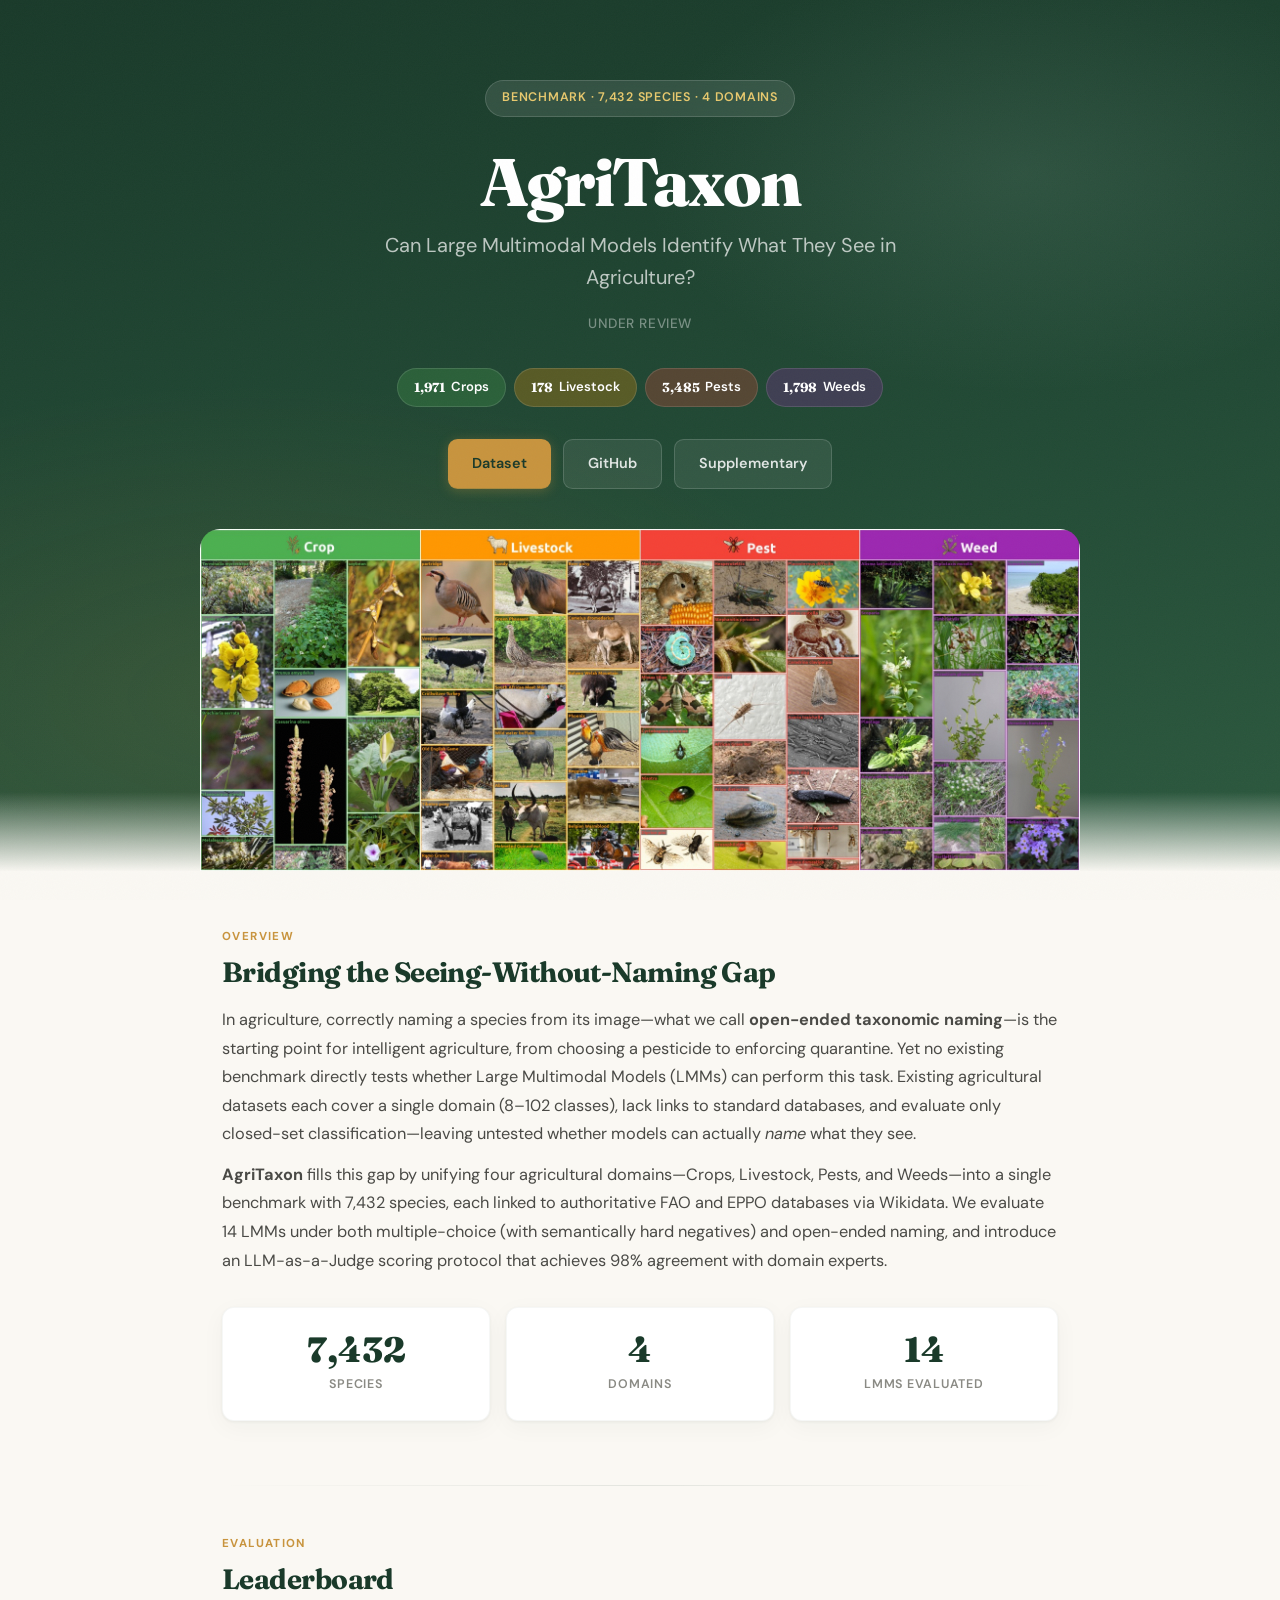
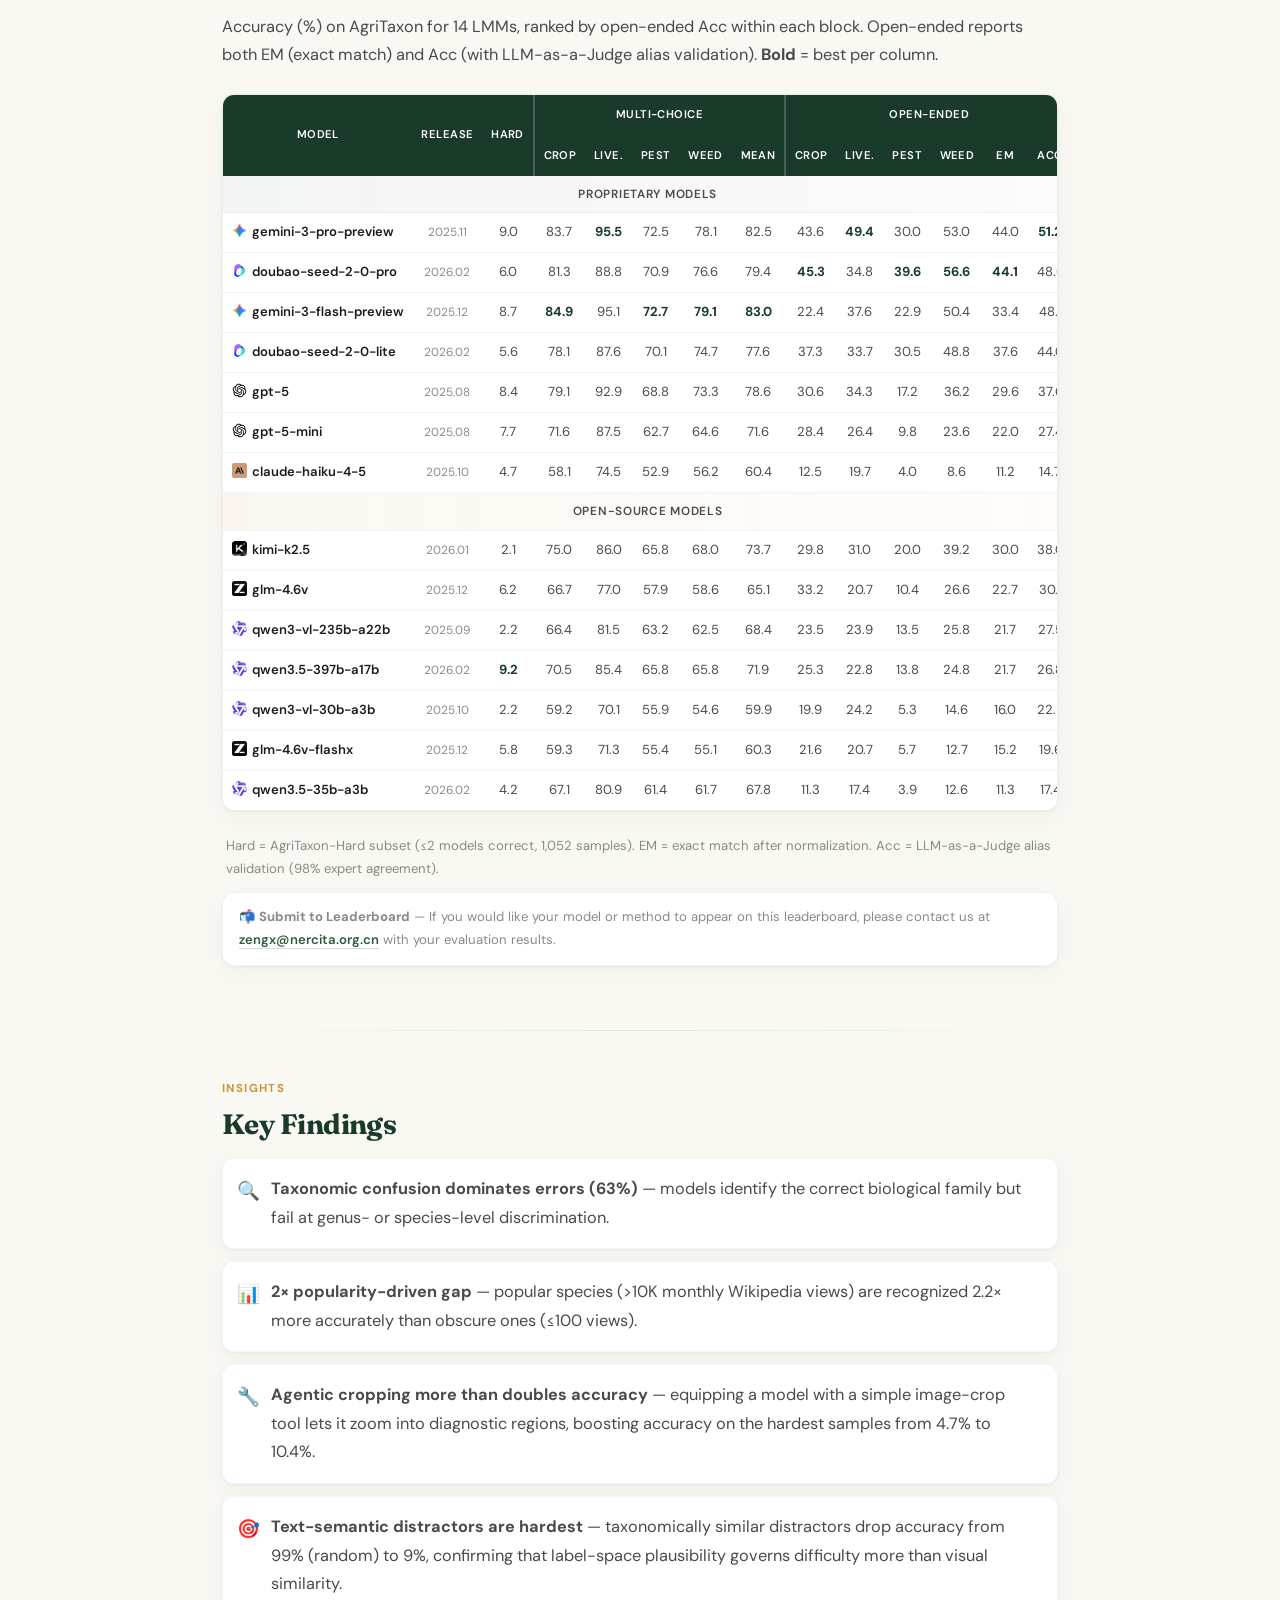
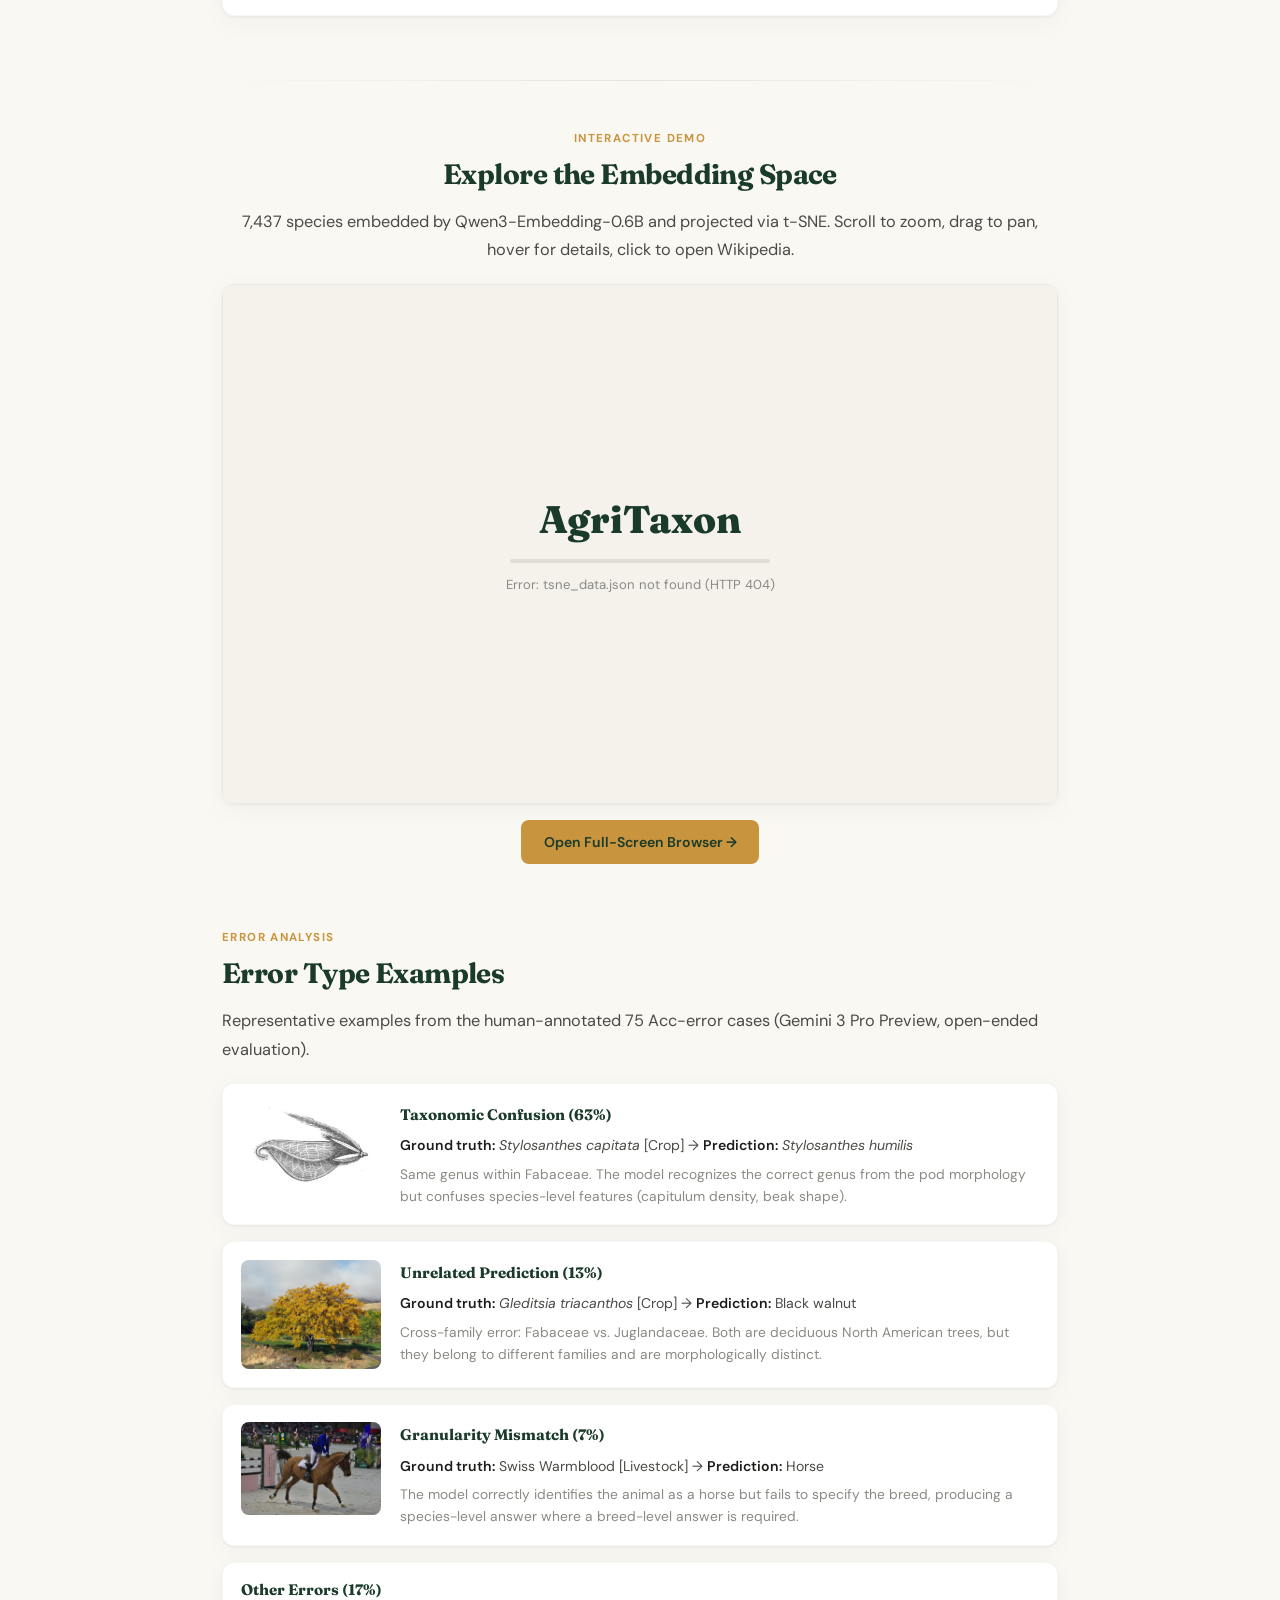
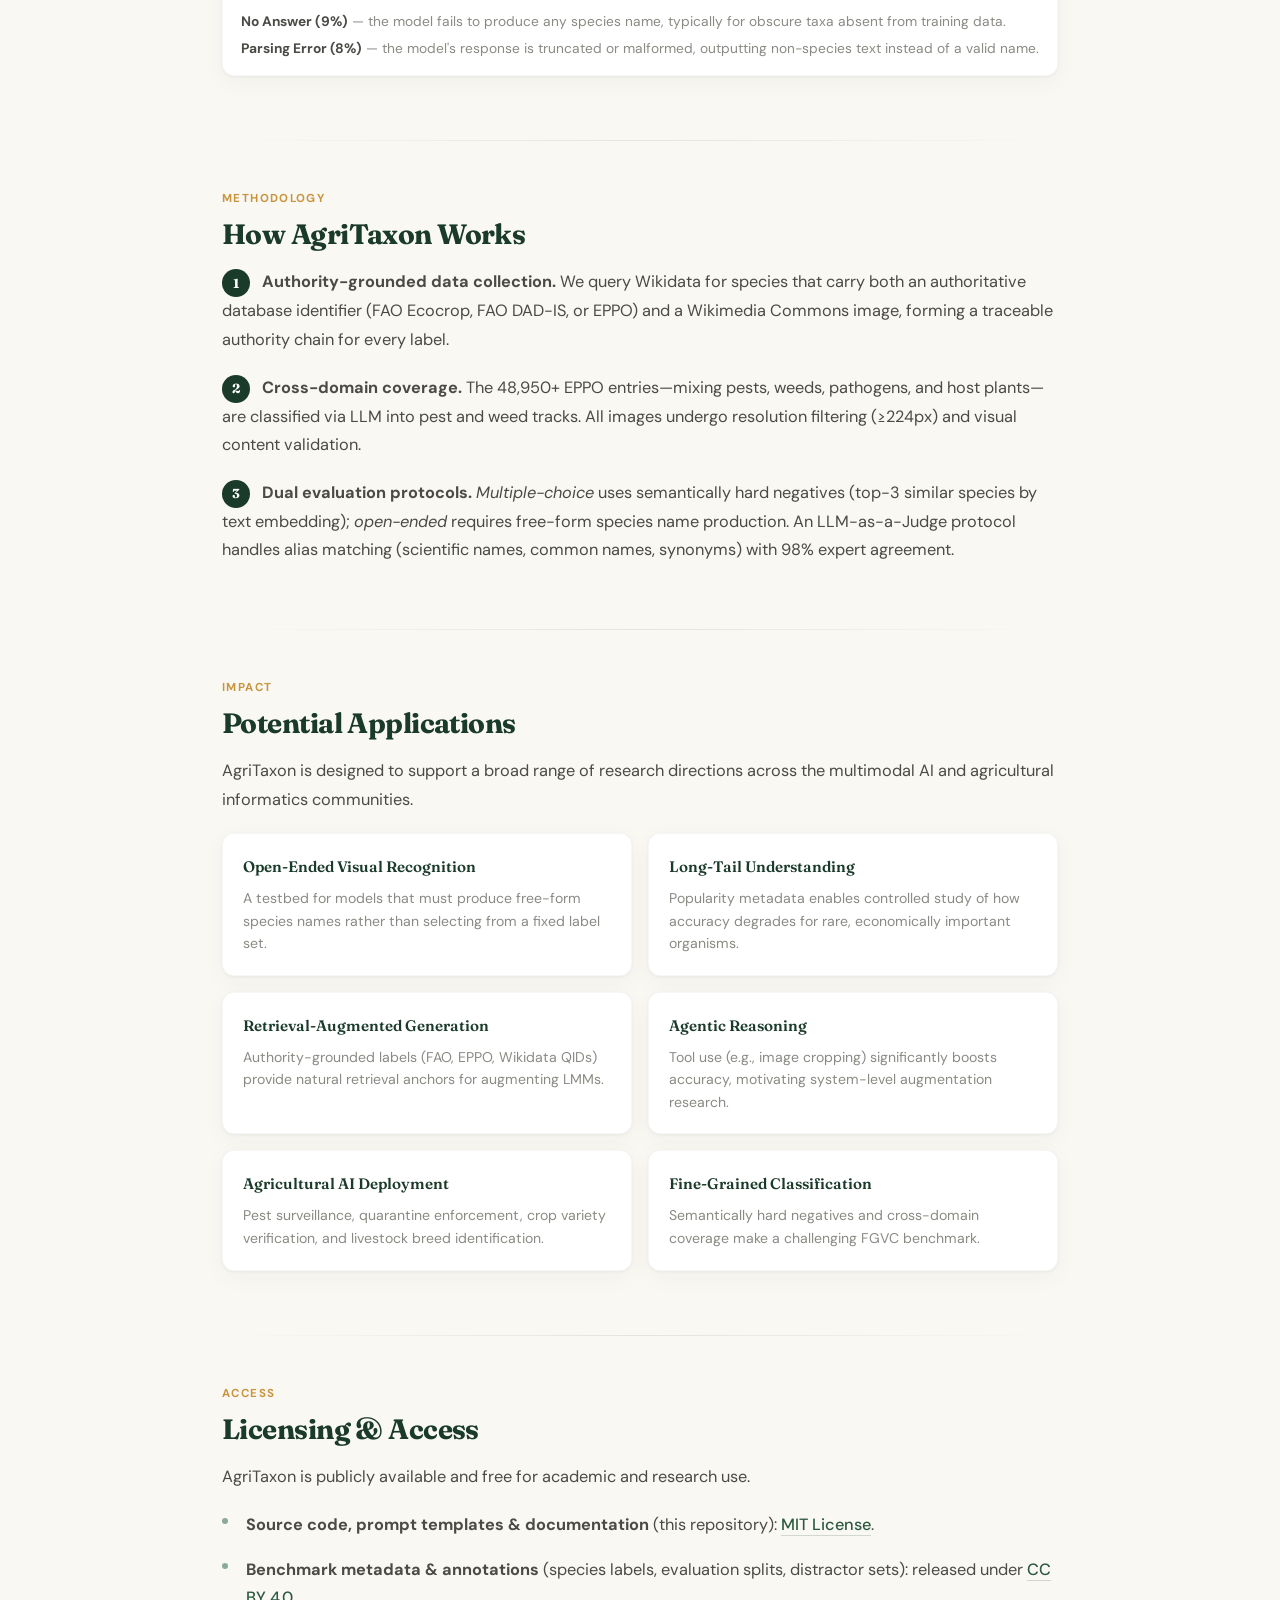
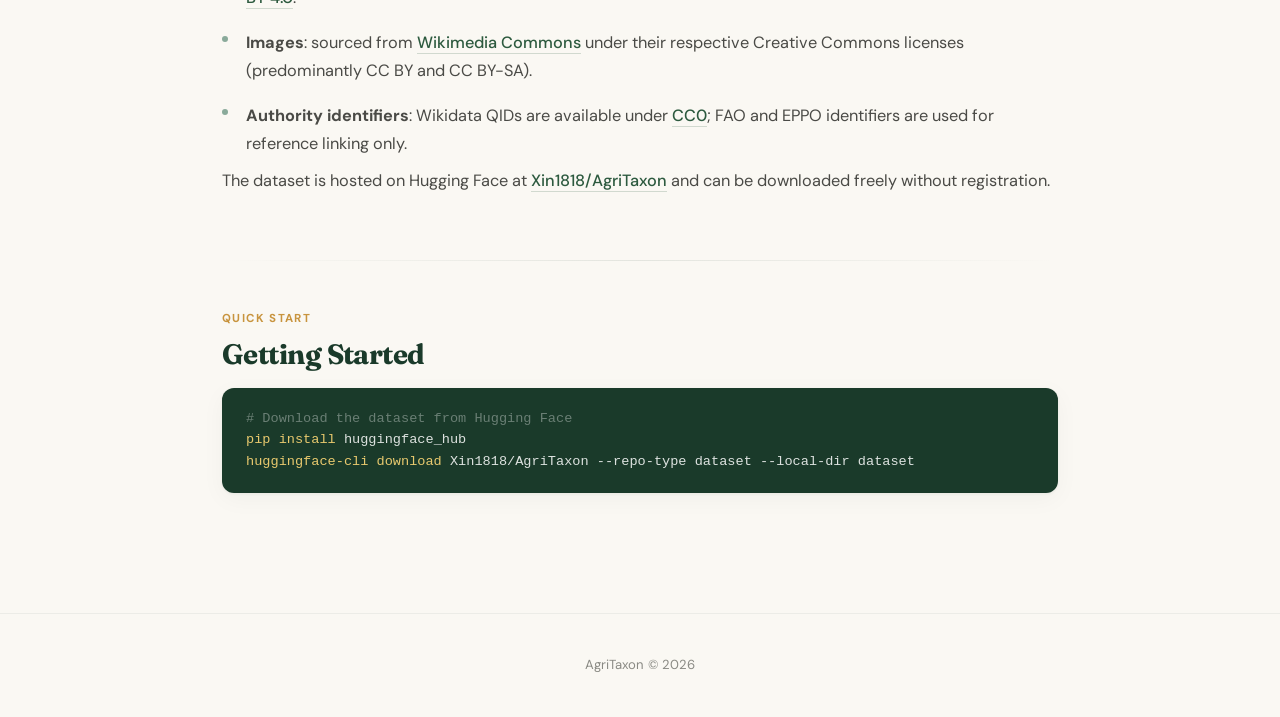
==== commit d7030444: "Update homepage: add favicon, refine stats/leaderboard/error sections - Add wheat emoji (🌾) favicon " ====
--- a/docs/index.html
+++ b/docs/index.html
@@ -5,6 +5,7 @@
   <meta name="viewport" content="width=device-width, initial-scale=1.0">
   <title>AgriTaxon – Can Large Multimodal Models Identify What They See in Agriculture?</title>
   <meta name="description" content="AgriTaxon: the first benchmark for open-ended taxonomic naming in agriculture, spanning 7,432 species across crops, livestock, pests, and weeds.">
+  <link rel="icon" href="data:image/svg+xml,<svg xmlns='http://www.w3.org/2000/svg' viewBox='0 0 100 100'><text y='.9em' font-size='90'>🌾</text></svg>">
   <link rel="preconnect" href="https://fonts.googleapis.com">
   <link rel="preconnect" href="https://fonts.gstatic.com" crossorigin>
   <link href="https://fonts.googleapis.com/css2?family=Fraunces:ital,opsz,wght@0,9..144,300;0,9..144,400;0,9..144,600;0,9..144,700;0,9..144,800;1,9..144,400&family=DM+Sans:ital,wght@0,400;0,500;0,600;0,700;1,400&display=swap" rel="stylesheet">
@@ -288,7 +289,7 @@
     /* ── Stats ── */
     .stats {
       display: grid;
-      grid-template-columns: repeat(4, 1fr);
+      grid-template-columns: repeat(3, 1fr);
       gap: 1rem;
       margin: 2rem 0;
     }
@@ -730,10 +731,6 @@
         <div class="number">14</div>
         <div class="label">LMMs Evaluated</div>
       </div>
-      <div class="stat-card">
-        <div class="number">98%</div>
-        <div class="label">Expert Agreement</div>
-      </div>
     </div>
   </section>
 
@@ -877,6 +874,9 @@
     <p class="table-footnote">
       Hard = AgriTaxon-Hard subset (&le;2 models correct, 1,052 samples). EM = exact match after normalization. Acc = LLM-as-a-Judge alias validation (98% expert agreement).
     </p>
+    <p class="table-footnote" style="margin-top: 0.5rem; padding: 0.8rem 1rem; background: var(--card-bg); border-radius: var(--radius); border: 1px solid rgba(26,58,42,0.06); box-shadow: var(--card-shadow);">
+      📬 <strong>Submit to Leaderboard</strong> &mdash; If you would like your model or method to appear on this leaderboard, please contact us at <a href="mailto:zengx@nercita.org.cn" style="font-weight:600;">zengx@nercita.org.cn</a> with your evaluation results.
+    </p>
   </section>
 
   <div class="divider"></div>
@@ -912,7 +912,7 @@
   <section class="reveal">
     <div class="section-label">Error Analysis</div>
     <h2>Error Type Examples</h2>
-    <p>Representative examples for each of the five error types from the human-annotated 75 Acc-error cases (Gemini 3 Pro Preview, open-ended evaluation).</p>
+    <p>Representative examples from the human-annotated 75 Acc-error cases (Gemini 3 Pro Preview, open-ended evaluation).</p>
 
     <div class="error-grid">
       <div class="error-card">
@@ -934,29 +934,19 @@
       </div>
 
       <div class="error-card">
-        <img src="figures/error_cases/no_answer.jpg" alt="No answer example">
-        <div class="info">
-          <div class="error-type">No Answer (9%)</div>
-          <div class="labels"><span>Ground truth:</span> <em>Cydia toreuta</em> [Pest] &rarr; <span>Prediction:</span> (none)</div>
-          <div class="rationale">The model fails to produce any species name. <em>Cydia toreuta</em> is an obscure tortricid moth likely absent from the model's training data.</div>
-        </div>
-      </div>
-
-      <div class="error-card">
-        <img src="figures/error_cases/parsing_error.jpg" alt="Parsing error example">
-        <div class="info">
-          <div class="error-type">Parsing Error (8%)</div>
-          <div class="labels"><span>Ground truth:</span> <em>Licuala ramsayi</em> [Crop] &rarr; <span>Prediction:</span> "answer"</div>
-          <div class="rationale">The model's response is truncated or malformed, outputting the literal word "answer" instead of a species name.</div>
-        </div>
-      </div>
-
-      <div class="error-card">
         <img src="figures/error_cases/granularity_mismatch.jpg" alt="Granularity mismatch example">
         <div class="info">
           <div class="error-type">Granularity Mismatch (7%)</div>
           <div class="labels"><span>Ground truth:</span> Swiss Warmblood [Livestock] &rarr; <span>Prediction:</span> Horse</div>
           <div class="rationale">The model correctly identifies the animal as a horse but fails to specify the breed, producing a species-level answer where a breed-level answer is required.</div>
+        </div>
+      </div>
+
+      <div style="padding:0.9rem 1.1rem; background:var(--card-bg); border-radius:var(--radius); border:1px solid rgba(26,58,42,0.04); box-shadow:var(--card-shadow);">
+        <div style="font-family:'Fraunces',serif; font-weight:700; color:var(--forest); font-size:0.95rem; margin-bottom:0.4rem;">Other Errors (17%)</div>
+        <div style="font-size:0.86rem; color:var(--text-muted); line-height:1.7;">
+          <div><strong style="color:var(--text-secondary);">No Answer (9%)</strong> &mdash; the model fails to produce any species name, typically for obscure taxa absent from training data.</div>
+          <div style="margin-top:0.25rem;"><strong style="color:var(--text-secondary);">Parsing Error (8%)</strong> &mdash; the model's response is truncated or malformed, outputting non-species text instead of a valid name.</div>
         </div>
       </div>
     </div>
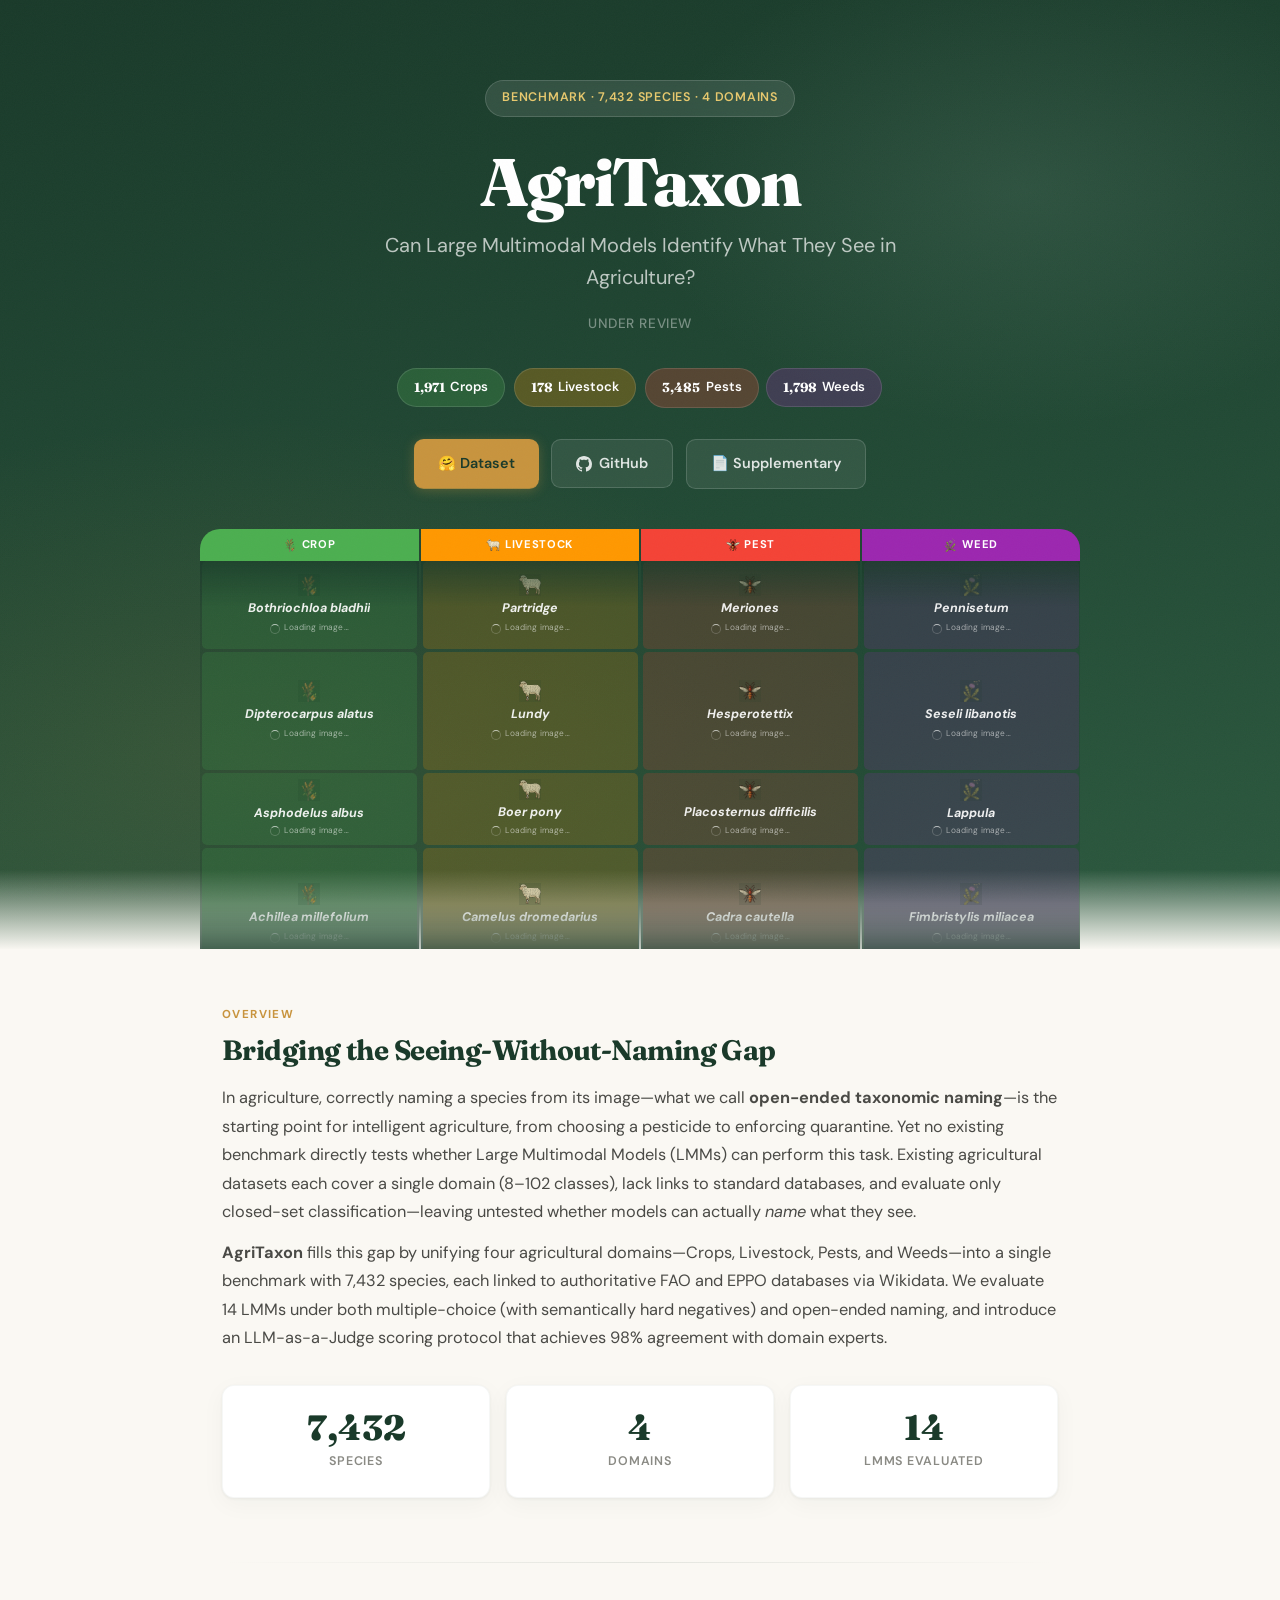
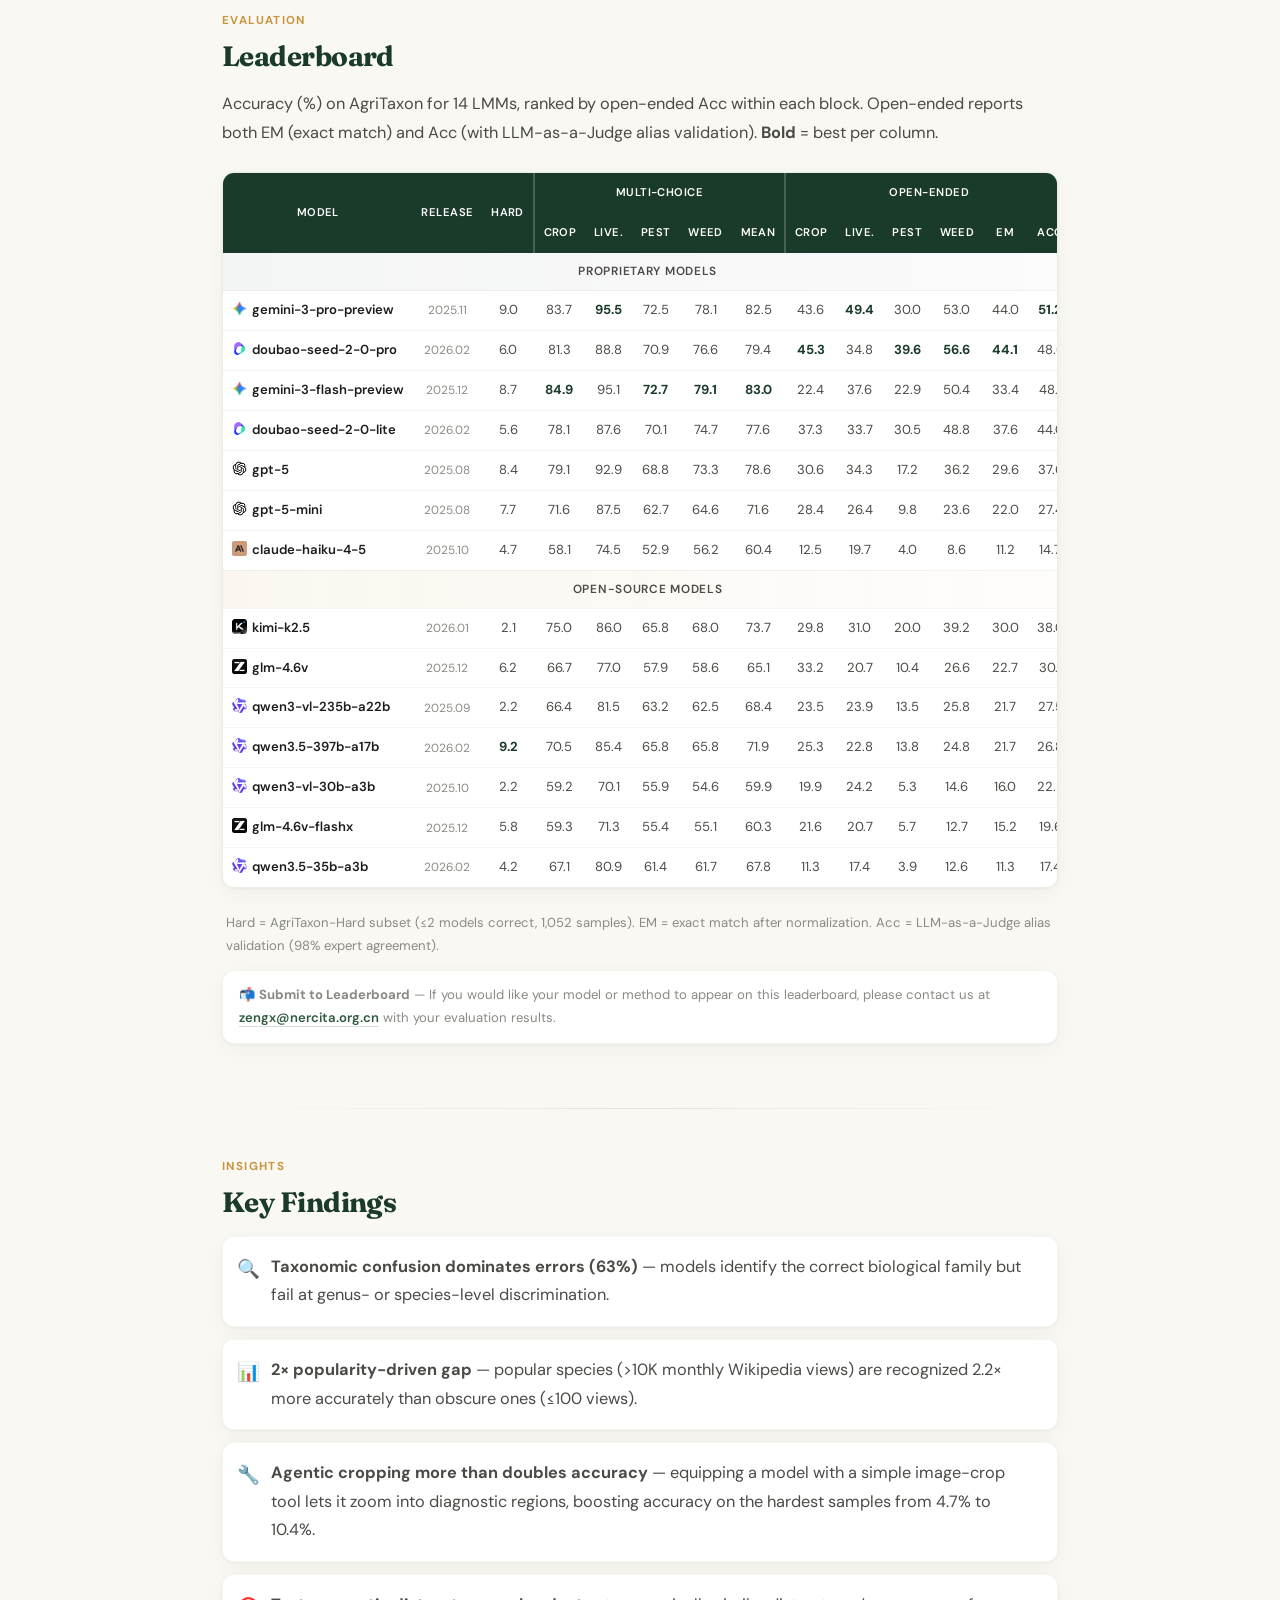
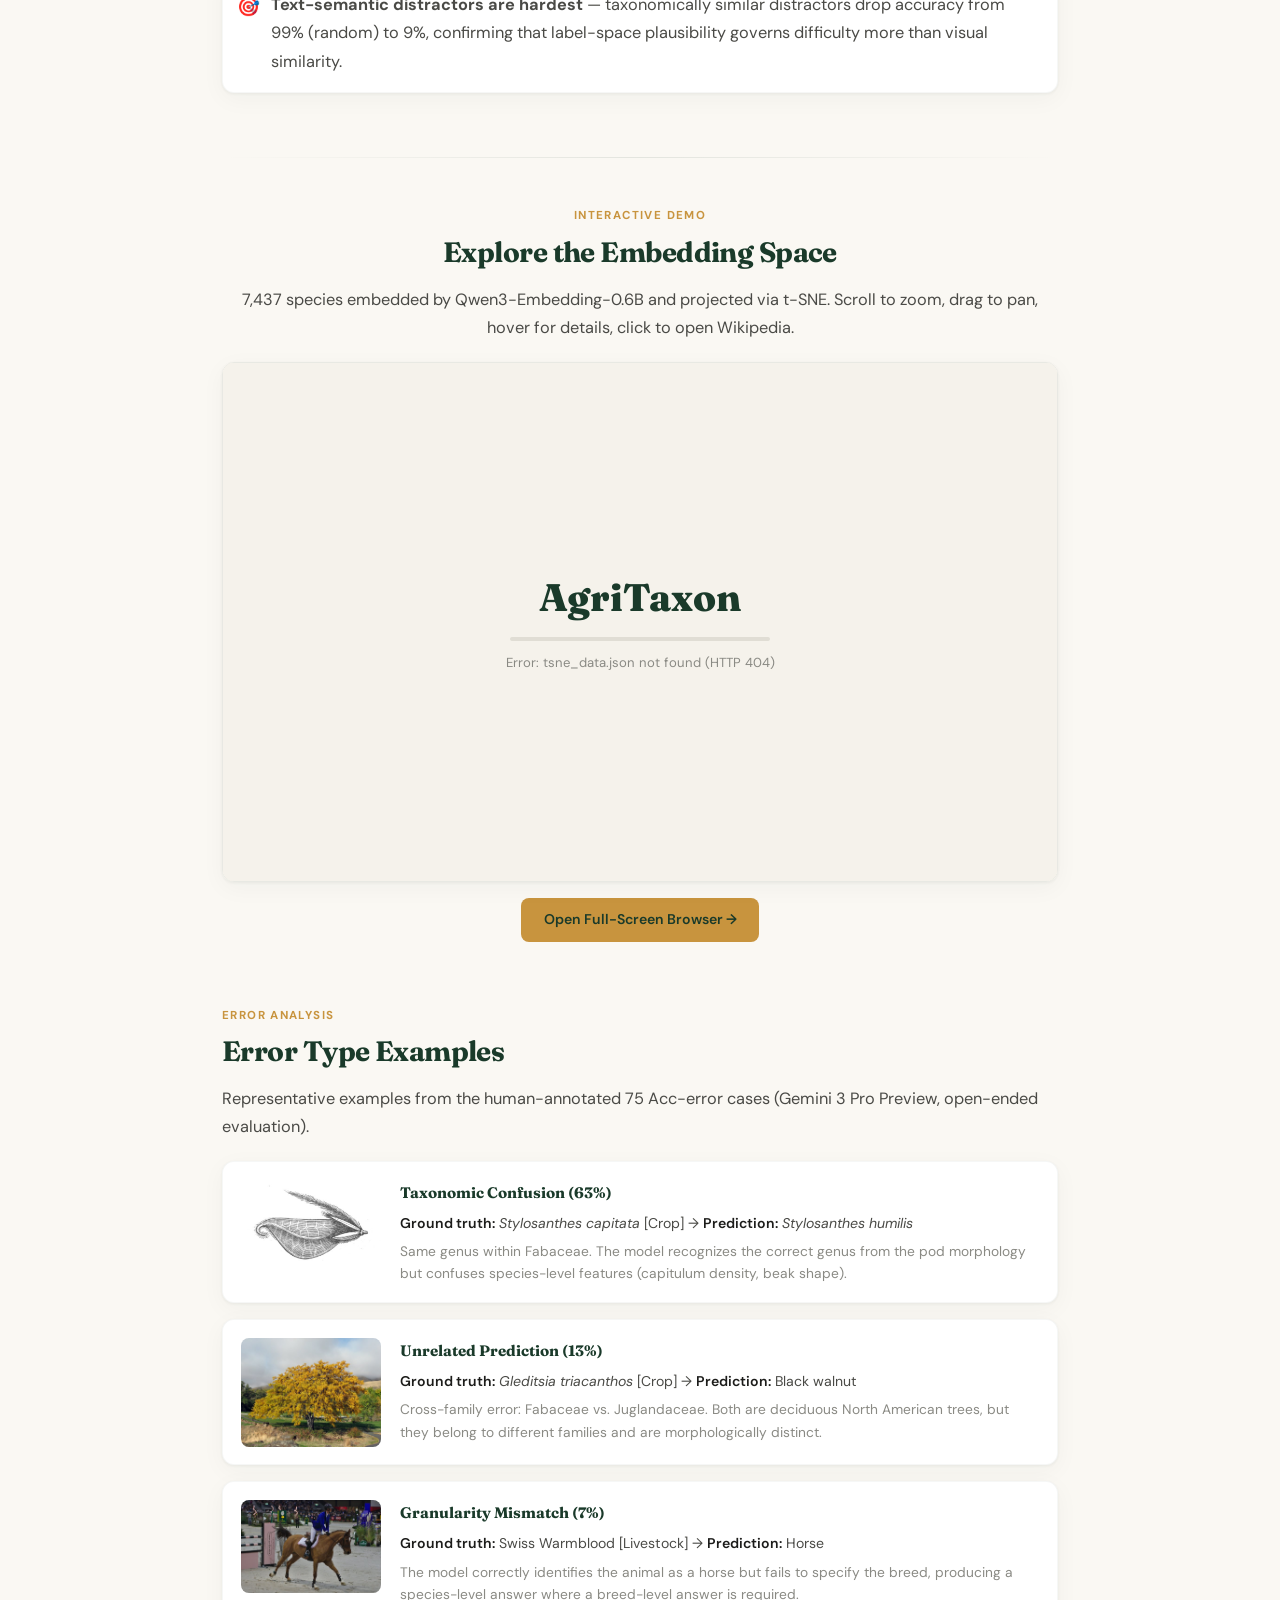
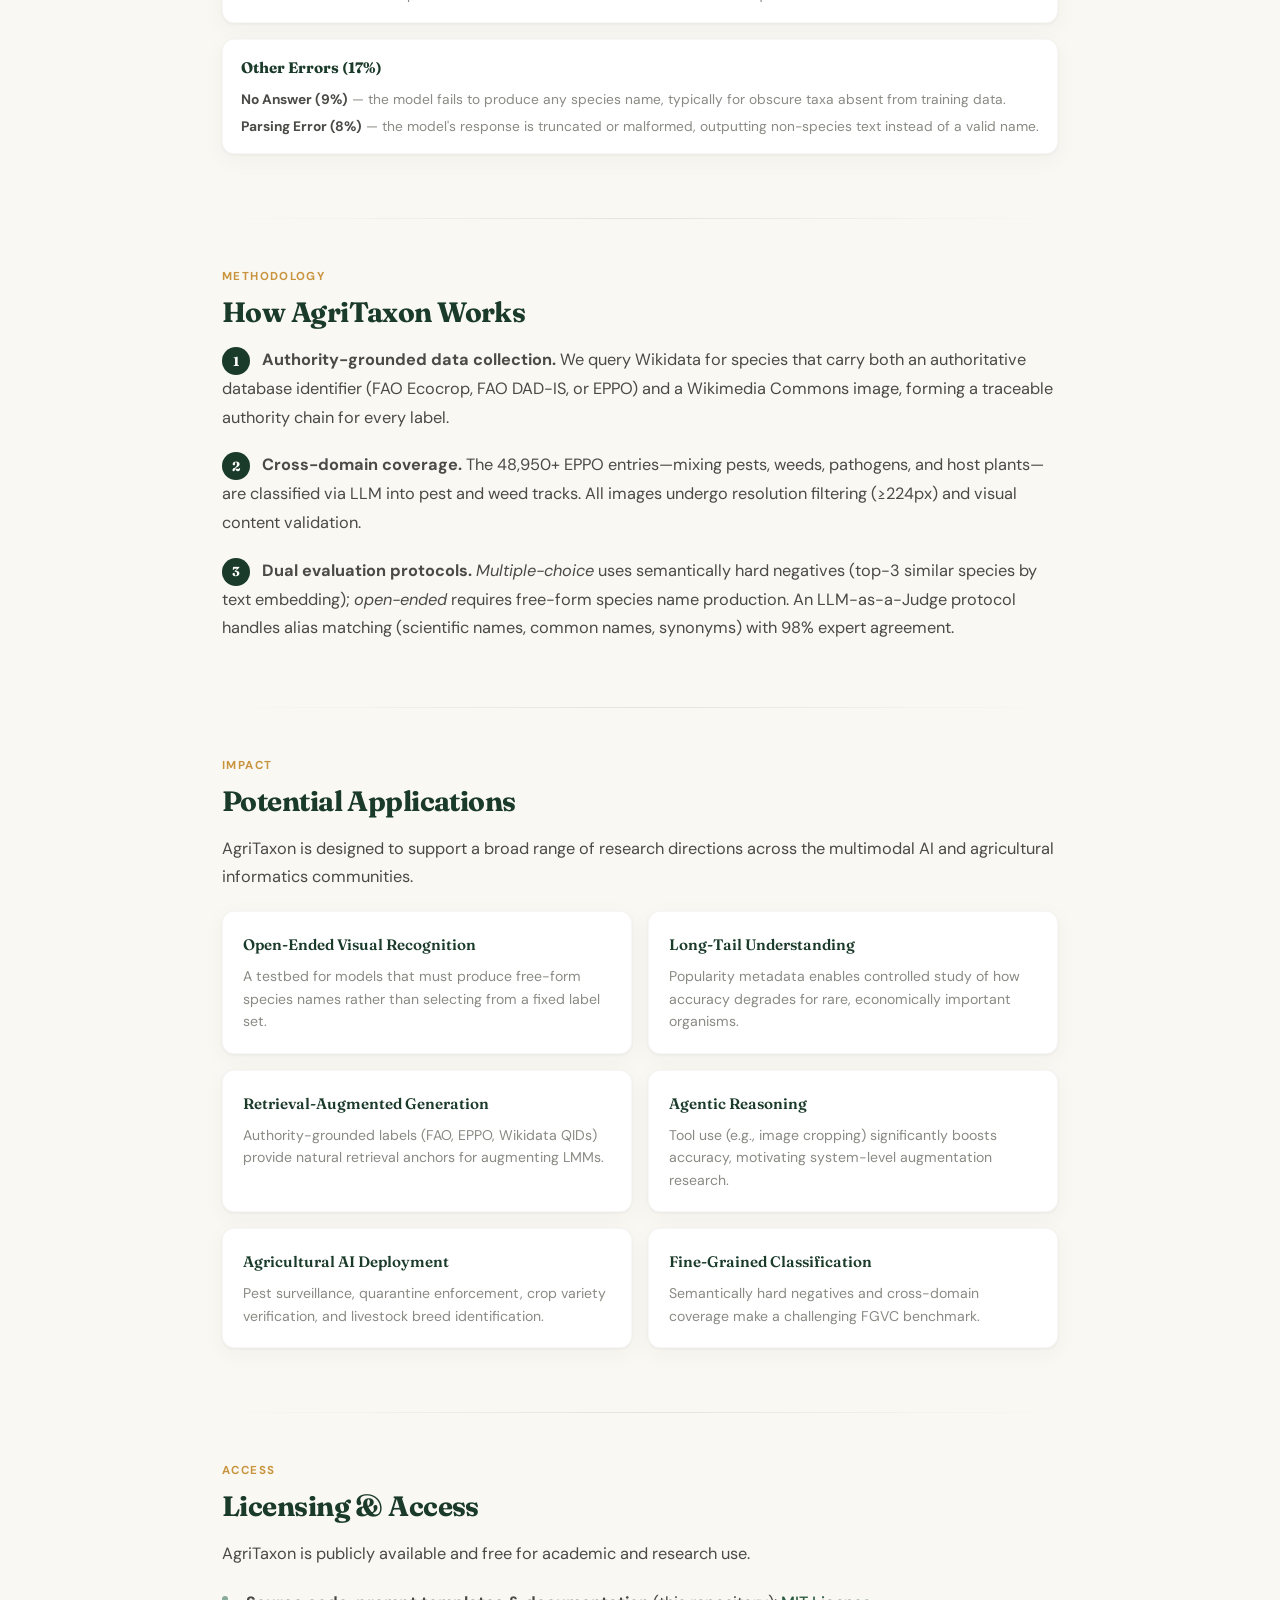
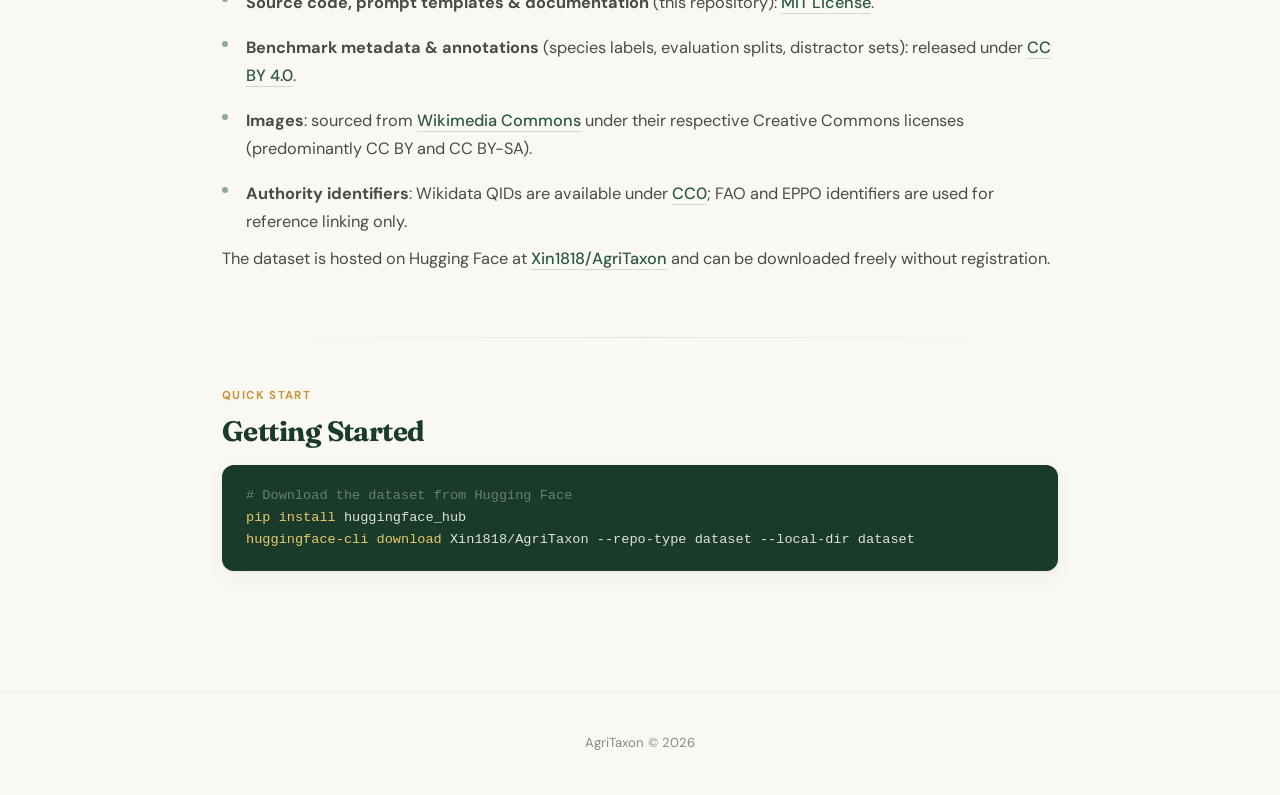
==== commit 811260e2: "Replace static teaser with interactive auto-scrolling species wall - 4-column wall (Crop/Livestock/P" ====
--- a/docs/index.html
+++ b/docs/index.html
@@ -239,6 +239,229 @@
       display: block;
     }
 
+    /* ── Teaser Wall ── */
+    .teaser-wall {
+      display: grid;
+      grid-template-columns: repeat(4, 1fr);
+      gap: 2px;
+      height: 420px;
+      overflow: hidden;
+      border-radius: var(--radius-lg) var(--radius-lg) 0 0;
+      background: rgba(26,58,42,0.25);
+    }
+    .teaser-col {
+      display: flex;
+      flex-direction: column;
+      overflow: hidden;
+    }
+    .teaser-col-head {
+      display: flex;
+      align-items: center;
+      justify-content: center;
+      gap: 0.3rem;
+      padding: 0.4rem 0;
+      font-size: 0.7rem;
+      font-weight: 700;
+      color: #fff;
+      text-transform: uppercase;
+      letter-spacing: 0.06em;
+      flex-shrink: 0;
+      z-index: 2;
+      font-family: 'DM Sans', sans-serif;
+    }
+    .teaser-col-head img { height: 14px; width: 14px; object-fit: contain; }
+    .teaser-stream {
+      flex: 1;
+      overflow: hidden;
+      position: relative;
+    }
+    .teaser-stream::before,
+    .teaser-stream::after {
+      content: '';
+      position: absolute;
+      left: 0; right: 0;
+      height: 45px;
+      z-index: 2;
+      pointer-events: none;
+    }
+    .teaser-stream::before { top: 0; background: linear-gradient(rgba(26,58,42,0.7), transparent); }
+    .teaser-stream::after { bottom: 0; background: linear-gradient(to top, rgba(26,58,42,0.7), transparent); }
+    .teaser-strip {
+      display: flex;
+      flex-direction: column;
+      gap: 3px;
+      padding: 0 2px;
+      will-change: transform;
+    }
+    .teaser-strip.up { animation: teaserUp var(--dur) linear infinite; }
+    .teaser-strip.down { animation: teaserDown var(--dur) linear infinite; }
+    .teaser-col:hover .teaser-strip { animation-play-state: paused; }
+    .teaser-card {
+      position: relative;
+      border-radius: 5px;
+      overflow: hidden;
+      cursor: pointer;
+      flex-shrink: 0;
+      transition: transform 0.3s cubic-bezier(0.22,1,0.36,1), box-shadow 0.3s;
+    }
+    .teaser-card img {
+      width: 100%;
+      display: block;
+      object-fit: cover;
+      background: rgba(26,58,42,0.15);
+      border-radius: 0;
+      opacity: 0;
+      transition: opacity 0.4s;
+    }
+    .teaser-card img.loaded { opacity: 1; }
+    .teaser-card .card-placeholder {
+      position: absolute;
+      inset: 0;
+      display: flex;
+      flex-direction: column;
+      align-items: center;
+      justify-content: center;
+      gap: 0.3rem;
+      padding: 0.4rem;
+      text-align: center;
+      transition: opacity 0.4s;
+    }
+    .teaser-card.done .card-placeholder { opacity: 0; pointer-events: none; }
+    .teaser-card .card-placeholder .ph-icon {
+      width: 22px;
+      height: 22px;
+      object-fit: contain;
+      opacity: 0.7;
+    }
+    .teaser-card .card-placeholder .ph-name {
+      font-size: 0.78rem;
+      font-weight: 700;
+      color: rgba(255,255,255,0.92);
+      font-style: italic;
+      line-height: 1.25;
+      max-width: 92%;
+      overflow: hidden;
+      text-overflow: ellipsis;
+      display: -webkit-box;
+      -webkit-line-clamp: 2;
+      -webkit-box-orient: vertical;
+    }
+    .teaser-card .card-placeholder .ph-hint {
+      display: flex;
+      align-items: center;
+      gap: 0.3rem;
+      font-size: 0.52rem;
+      color: rgba(255,255,255,0.55);
+      letter-spacing: 0.02em;
+    }
+    .teaser-card .card-placeholder .ph-spinner {
+      width: 10px;
+      height: 10px;
+      border: 1.5px solid rgba(255,255,255,0.2);
+      border-top-color: rgba(255,255,255,0.65);
+      border-radius: 50%;
+      animation: phSpin 0.8s linear infinite;
+    }
+    @keyframes phSpin { to { transform: rotate(360deg); } }
+    .teaser-card:hover {
+      transform: scale(1.2);
+      z-index: 10;
+      box-shadow: 0 8px 28px rgba(0,0,0,0.5);
+    }
+    .teaser-card .card-label {
+      position: absolute;
+      inset: 0;
+      display: flex;
+      align-items: flex-end;
+      padding: 0.3rem 0.4rem;
+      background: linear-gradient(to top, rgba(0,0,0,0.72) 0%, transparent 55%);
+      opacity: 0;
+      transition: opacity 0.25s;
+    }
+    .teaser-card:hover .card-label { opacity: 1; }
+    .teaser-card .card-label span {
+      font-size: 0.62rem;
+      font-weight: 600;
+      color: #fff;
+      font-style: italic;
+      line-height: 1.2;
+      text-shadow: 0 1px 2px rgba(0,0,0,0.6);
+    }
+    @keyframes teaserUp { 0%{transform:translateY(0)} 100%{transform:translateY(-50%)} }
+    @keyframes teaserDown { 0%{transform:translateY(-50%)} 100%{transform:translateY(0)} }
+
+    /* ── Lightbox ── */
+    #teaser-lb {
+      position: fixed;
+      inset: 0;
+      z-index: 10000;
+      display: flex;
+      align-items: center;
+      justify-content: center;
+      background: rgba(0,0,0,0.72);
+      backdrop-filter: blur(12px);
+      opacity: 0;
+      pointer-events: none;
+      transition: opacity 0.3s;
+    }
+    #teaser-lb.open { opacity: 1; pointer-events: auto; }
+    .lb-card {
+      background: var(--card-bg);
+      border-radius: var(--radius-lg);
+      overflow: hidden;
+      max-width: 440px;
+      width: 90%;
+      box-shadow: 0 24px 64px rgba(0,0,0,0.35);
+      transform: scale(0.93);
+      transition: transform 0.3s cubic-bezier(0.22,1,0.36,1);
+    }
+    #teaser-lb.open .lb-card { transform: scale(1); }
+    .lb-card > img { width: 100%; display: block; max-height: 340px; object-fit: cover; }
+    .lb-body { padding: 1rem 1.2rem 1.2rem; }
+    .lb-badge {
+      display: inline-block;
+      padding: 0.18rem 0.55rem;
+      border-radius: 1rem;
+      font-size: 0.68rem;
+      font-weight: 600;
+      color: #fff;
+      text-transform: uppercase;
+      letter-spacing: 0.04em;
+      margin-bottom: 0.35rem;
+    }
+    .lb-body h3 {
+      font-family: 'Fraunces', serif;
+      font-size: 1.05rem;
+      font-weight: 700;
+      color: var(--forest);
+      margin-bottom: 0.4rem;
+      line-height: 1.3;
+    }
+    .lb-body a { font-size: 0.85rem; font-weight: 600; color: var(--forest-mid); }
+    .lb-x {
+      position: absolute;
+      top: 0.8rem;
+      right: 0.8rem;
+      width: 32px;
+      height: 32px;
+      border-radius: 50%;
+      background: rgba(255,255,255,0.15);
+      border: none;
+      color: #fff;
+      font-size: 1.2rem;
+      cursor: pointer;
+      display: flex;
+      align-items: center;
+      justify-content: center;
+      transition: background 0.2s;
+      backdrop-filter: blur(4px);
+    }
+    .lb-x:hover { background: rgba(255,255,255,0.3); }
+
+    @media (max-width: 600px) {
+      .teaser-wall { height: 300px; }
+    }
+
     /* ── Container ── */
     .container {
       max-width: 900px;
@@ -692,13 +915,13 @@
       <span class="domain-badge weeds"><span class="count">1,798</span> Weeds</span>
     </div>
     <div class="actions">
-      <a class="btn btn-primary" href="https://huggingface.co/datasets/Xin1818/AgriTaxon">Dataset</a>
-      <a class="btn btn-ghost" href="https://github.com/studyzx/AgriTaxon">GitHub</a>
-      <a class="btn btn-ghost" href="supplementary.html">Supplementary</a>
+      <a class="btn btn-primary" href="https://huggingface.co/datasets/Xin1818/AgriTaxon">🤗 Dataset</a>
+      <a class="btn btn-ghost" href="https://github.com/studyzx/AgriTaxon"><svg style="width:16px;height:16px;vertical-align:-2px" viewBox="0 0 16 16" fill="currentColor" xmlns="http://www.w3.org/2000/svg"><path d="M8 0C3.58 0 0 3.58 0 8c0 3.54 2.29 6.53 5.47 7.59.4.07.55-.17.55-.38 0-.19-.01-.82-.01-1.49-2.01.37-2.53-.49-2.69-.94-.09-.23-.48-.94-.82-1.13-.28-.15-.68-.52-.01-.53.63-.01 1.08.58 1.23.82.72 1.21 1.87.87 2.33.66.07-.52.28-.87.51-1.07-1.78-.2-3.64-.89-3.64-3.95 0-.87.31-1.59.82-2.15-.08-.2-.36-1.02.08-2.12 0 0 .67-.21 2.2.82.64-.18 1.32-.27 2-.27s1.36.09 2 .27c1.53-1.04 2.2-.82 2.2-.82.44 1.1.16 1.92.08 2.12.51.56.82 1.27.82 2.15 0 3.07-1.87 3.75-3.65 3.95.29.25.54.73.54 1.48 0 1.07-.01 1.93-.01 2.2 0 .21.15.46.55.38A8.01 8.01 0 0016 8c0-4.42-3.58-8-8-8z"/></svg> GitHub</a>
+      <a class="btn btn-ghost" href="supplementary.html">📄 Supplementary</a>
     </div>
   </div>
   <div class="teaser">
-    <img src="teaser.jpg" alt="AgriTaxon overview: 7,432 species across crops, livestock, pests, and weeds with evaluation results showing a seeing-without-naming gap.">
+    <div id="teaser-wall" class="teaser-wall"></div>
   </div>
 </div>
 
@@ -1052,19 +1275,232 @@
   AgriTaxon &copy; 2026
 </footer>
 
+<div id="teaser-lb">
+  <button class="lb-x">&times;</button>
+  <div class="lb-card">
+    <img id="lb-img" src="" alt="">
+    <div class="lb-body">
+      <div class="lb-badge" id="lb-badge"></div>
+      <h3 id="lb-name"></h3>
+      <a id="lb-link" href="" target="_blank">View on Wikidata &rarr;</a>
+    </div>
+  </div>
+</div>
+
 <script>
 (function() {
-  const els = document.querySelectorAll('.reveal');
-  if (!els.length) return;
-  const io = new IntersectionObserver(function(entries) {
-    entries.forEach(function(e) {
-      if (e.isIntersecting) {
-        e.target.classList.add('visible');
-        io.unobserve(e.target);
-      }
-    });
-  }, { threshold: 0.12, rootMargin: '0px 0px -40px 0px' });
-  els.forEach(function(el) { io.observe(el); });
+  var els = document.querySelectorAll('.reveal');
+  if (els.length) {
+    var io = new IntersectionObserver(function(entries) {
+      entries.forEach(function(e) {
+        if (e.isIntersecting) { e.target.classList.add('visible'); io.unobserve(e.target); }
+      });
+    }, { threshold: 0.12, rootMargin: '0px 0px -40px 0px' });
+    els.forEach(function(el) { io.observe(el); });
+  }
+
+  var HF = 'https://huggingface.co/datasets/Xin1818/AgriTaxon/resolve/main/';
+  var TC = {
+    crop:      { c: '#4CAF50', n: 'Crop' },
+    livestock: { c: '#FF9800', n: 'Livestock' },
+    pest:      { c: '#F44336', n: 'Pest' },
+    weed:      { c: '#9C27B0', n: 'Weed' }
+  };
+  var TK = ['crop','livestock','pest','weed'];
+  var DIRS = ['up','down','up','down'];
+  var DURS = [30, 38, 26, 34];
+  var HTS = [88,118,72,132,96,122,82,142,102,76,110,94,128,86,136,80,114,100,124,108,90,130,78,140,104];
+
+  var D = [
+    ["Q3339158","Bothriochloa bladhii","crop"],
+    ["Q140957","Dipterocarpus alatus","crop"],
+    ["Q1098135","Asphodelus albus","crop"],
+    ["Q49594159","Achillea millefolium","crop"],
+    ["Q157287","Galega officinalis","crop"],
+    ["Q15537989","Sesbania formosa","crop"],
+    ["Q15507028","Pennisetum hohenackeri","crop"],
+    ["Q1478038","Ullucus tuberosus","crop"],
+    ["Q490224","Lupinus mutabilis","crop"],
+    ["Q137071","Pinus pseudostrobus","crop"],
+    ["Q385769","Diospyros digyna","crop"],
+    ["Q4953464","Brachylaena huillensis","crop"],
+    ["Q87591390","Vetiveria zizanioides","crop"],
+    ["Q2717303","Gliricidia sepium","crop"],
+    ["Q133205","Trigonella foenum-graecum","crop"],
+    ["Q3024379","Eucalyptus fraxinoides","crop"],
+    ["Q1915507","Muntingia calabura","crop"],
+    ["Q11121158","Pinus sylvestris","crop"],
+    ["Q1111359","Salvia officinalis","crop"],
+    ["Q1349014","Anisoptera scaphula","crop"],
+    ["Q15502420","Dendrocalamus merrillianus","crop"],
+    ["Q15515249","Monocymbium ceresiiforme","crop"],
+    ["Q2559111","Eucalyptus fastigata","crop"],
+    ["Q311079","Momordica cochinchinensis","crop"],
+    ["Q1101918","Hyparrhenia hirta","crop"],
+    ["Q732775","Partridge","livestock"],
+    ["Q2381430","Lundy","livestock"],
+    ["Q890298","Boer pony","livestock"],
+    ["Q71516","Camelus dromedarius","livestock"],
+    ["Q425900","Green Pheasant","livestock"],
+    ["Q2530205","Vosges cattle","livestock"],
+    ["Q4853143","Balwen Welsh Mountain","livestock"],
+    ["Q7565729","South African Merino","livestock"],
+    ["Q3028280","Cröllwitzer Turkey","livestock"],
+    ["Q1006819","Phoenix","livestock"],
+    ["Q1914208","Wild water buffalo","livestock"],
+    ["Q437118","Old English Game","livestock"],
+    ["Q3423411","Reggiana","livestock"],
+    ["Q933071","Abigar","livestock"],
+    ["Q1892822","Tibetan pony","livestock"],
+    ["Q251842","Helmeted Guineafowl","livestock"],
+    ["Q3418510","Ramo Grande","livestock"],
+    ["Q1464806","Welsummer","livestock"],
+    ["Q1368706","Swedish Red-and-White","livestock"],
+    ["Q38394","Transylvanian hound","livestock"],
+    ["Q1424315","Monterufolino","livestock"],
+    ["Q3625147","Sardinian donkey","livestock"],
+    ["Q3443171","Belmont Red","livestock"],
+    ["Q792317","Belgian Warmblood","livestock"],
+    ["Q2906537","Bleue du Nord","livestock"],
+    ["Q941160","Meriones","pest"],
+    ["Q10522913","Hesperotettix","pest"],
+    ["Q7200422","Placosternus difficilis","pest"],
+    ["Q2893450","Cadra cautella","pest"],
+    ["Q3973152","Stephanitis pyrioides","pest"],
+    ["Q1303776","Xylena exsoleta","pest"],
+    ["Q22102588","Caradrina clavipalpis","pest"],
+    ["Q1069416","Firebrat","pest"],
+    ["Q428187","Mimas tiliae","pest"],
+    ["Q16973921","Aceria tosichella","pest"],
+    ["Q5201011","Cyrtobagous salviniae","pest"],
+    ["Q515126","African Grass Rat","pest"],
+    ["Q21113","Black slug","pest"],
+    ["Q46791534","Nisotra","pest"],
+    ["Q1405900","Arion distinctus","pest"],
+    ["Q6940261","Muscina","pest"],
+    ["Q10647047","Pycnoderes","pest"],
+    ["Q1054318","Drosophilidae","pest"],
+    ["Q572525","Saperda populnea","pest"],
+    ["Q147061","Argyresthia pygmaeella","pest"],
+    ["Q7848007","Trupanea","pest"],
+    ["Q166111","Musca domestica","pest"],
+    ["Q10697379","Thyanta","pest"],
+    ["Q14799362","Cerambyx welensii","pest"],
+    ["Q1151518","Diprion pini","pest"],
+    ["Q1762112","Pennisetum","weed"],
+    ["Q1595512","Seseli libanotis","weed"],
+    ["Q2641622","Lappula","weed"],
+    ["Q4919077","Fimbristylis miliacea","weed"],
+    ["Q886492","Rivina humilis","weed"],
+    ["Q1661596","Hygrophila polysperma","weed"],
+    ["Q15450326","Phyllanthus fluitans","weed"],
+    ["Q17246569","Tetragonia echinata","weed"],
+    ["Q164132","Amaranthus blitoides","weed"],
+    ["Q156935","Hypericum","weed"],
+    ["Q5332469","Echinochloa crus-pavonis","weed"],
+    ["Q159200","Geranium pusillum","weed"],
+    ["Q5766514","Senecio madagascariensis","weed"],
+    ["Q5526851","Gastrolobium grandiflorum","weed"],
+    ["Q5131946","Clerodendrum quadriloculare","weed"],
+    ["Q134968","Carpobrotus","weed"],
+    ["Q4402757","Lemna perpusilla","weed"],
+    ["Q4918737","Dendrophthoe","weed"],
+    ["Q15505369","Juncus australis","weed"],
+    ["Q311192","Opuntia monacantha","weed"],
+    ["Q6085529","Isocoma","weed"],
+    ["Q158397","Berberis thunbergii","weed"],
+    ["Q15456760","Galium tinctorium","weed"],
+    ["Q2704494","Ageratina","weed"],
+    ["Q17601750","Ludwigia sedoides","weed"]
+  ];
+
+  var grouped = {};
+  TK.forEach(function(t) { grouped[t] = []; });
+  D.forEach(function(d) { grouped[d[2]].push(d); });
+
+  var wall = document.getElementById('teaser-wall');
+  TK.forEach(function(t, ti) {
+    var col = document.createElement('div');
+    col.className = 'teaser-col';
+
+    var head = document.createElement('div');
+    head.className = 'teaser-col-head';
+    head.style.background = TC[t].c;
+    head.innerHTML = '<img src="icons/icon_' + t + '.png" alt=""> ' + TC[t].n;
+    col.appendChild(head);
+
+    var stream = document.createElement('div');
+    stream.className = 'teaser-stream';
+
+    var strip = document.createElement('div');
+    strip.className = 'teaser-strip ' + DIRS[ti];
+    strip.style.setProperty('--dur', DURS[ti] + 's');
+
+    var items = grouped[t];
+    for (var dup = 0; dup < 2; dup++) {
+      items.forEach(function(d, i) {
+        var card = document.createElement('div');
+        card.className = 'teaser-card';
+        card.setAttribute('data-q', d[0]);
+        card.setAttribute('data-l', d[1]);
+        card.setAttribute('data-t', d[2]);
+
+        var h = HTS[i % HTS.length];
+        card.style.height = h + 'px';
+        var bgMap = {crop:'rgba(76,175,80,0.18)',livestock:'rgba(255,152,0,0.18)',pest:'rgba(244,67,54,0.18)',weed:'rgba(156,39,176,0.18)'};
+        card.style.background = bgMap[d[2]];
+
+        var ph = document.createElement('div');
+        ph.className = 'card-placeholder';
+        ph.innerHTML = '<img class="ph-icon" src="icons/icon_' + d[2] + '.png" alt="">' +
+          '<div class="ph-name">' + d[1] + '</div>' +
+          '<div class="ph-hint"><div class="ph-spinner"></div>Loading image…</div>';
+        card.appendChild(ph);
+
+        var img = document.createElement('img');
+        img.loading = 'lazy';
+        img.alt = d[1];
+        img.style.height = h + 'px';
+        img.onload = function() { this.classList.add('loaded'); this.closest('.teaser-card').classList.add('done'); };
+        img.src = HF + 'images/' + d[2] + '/' + d[0] + '.jpg';
+        card.appendChild(img);
+
+        var lbl = document.createElement('div');
+        lbl.className = 'card-label';
+        lbl.innerHTML = '<span>' + d[1] + '</span>';
+        card.appendChild(lbl);
+
+        strip.appendChild(card);
+      });
+    }
+
+    stream.appendChild(strip);
+    col.appendChild(stream);
+    wall.appendChild(col);
+  });
+
+  var lb = document.getElementById('teaser-lb');
+  wall.addEventListener('click', function(e) {
+    var card = e.target.closest('.teaser-card');
+    if (!card) return;
+    var q = card.getAttribute('data-q');
+    var l = card.getAttribute('data-l');
+    var t = card.getAttribute('data-t');
+    document.getElementById('lb-img').src = HF + 'images/' + t + '/' + q + '.jpg';
+    document.getElementById('lb-name').textContent = l;
+    var badge = document.getElementById('lb-badge');
+    badge.textContent = TC[t].n;
+    badge.style.background = TC[t].c;
+    document.getElementById('lb-link').href = 'https://www.wikidata.org/wiki/' + q;
+    lb.classList.add('open');
+  });
+
+  lb.addEventListener('click', function(e) {
+    if (e.target === lb || e.target.closest('.lb-x')) lb.classList.remove('open');
+  });
+  document.addEventListener('keydown', function(e) {
+    if (e.key === 'Escape') lb.classList.remove('open');
+  });
 })();
 </script>
 
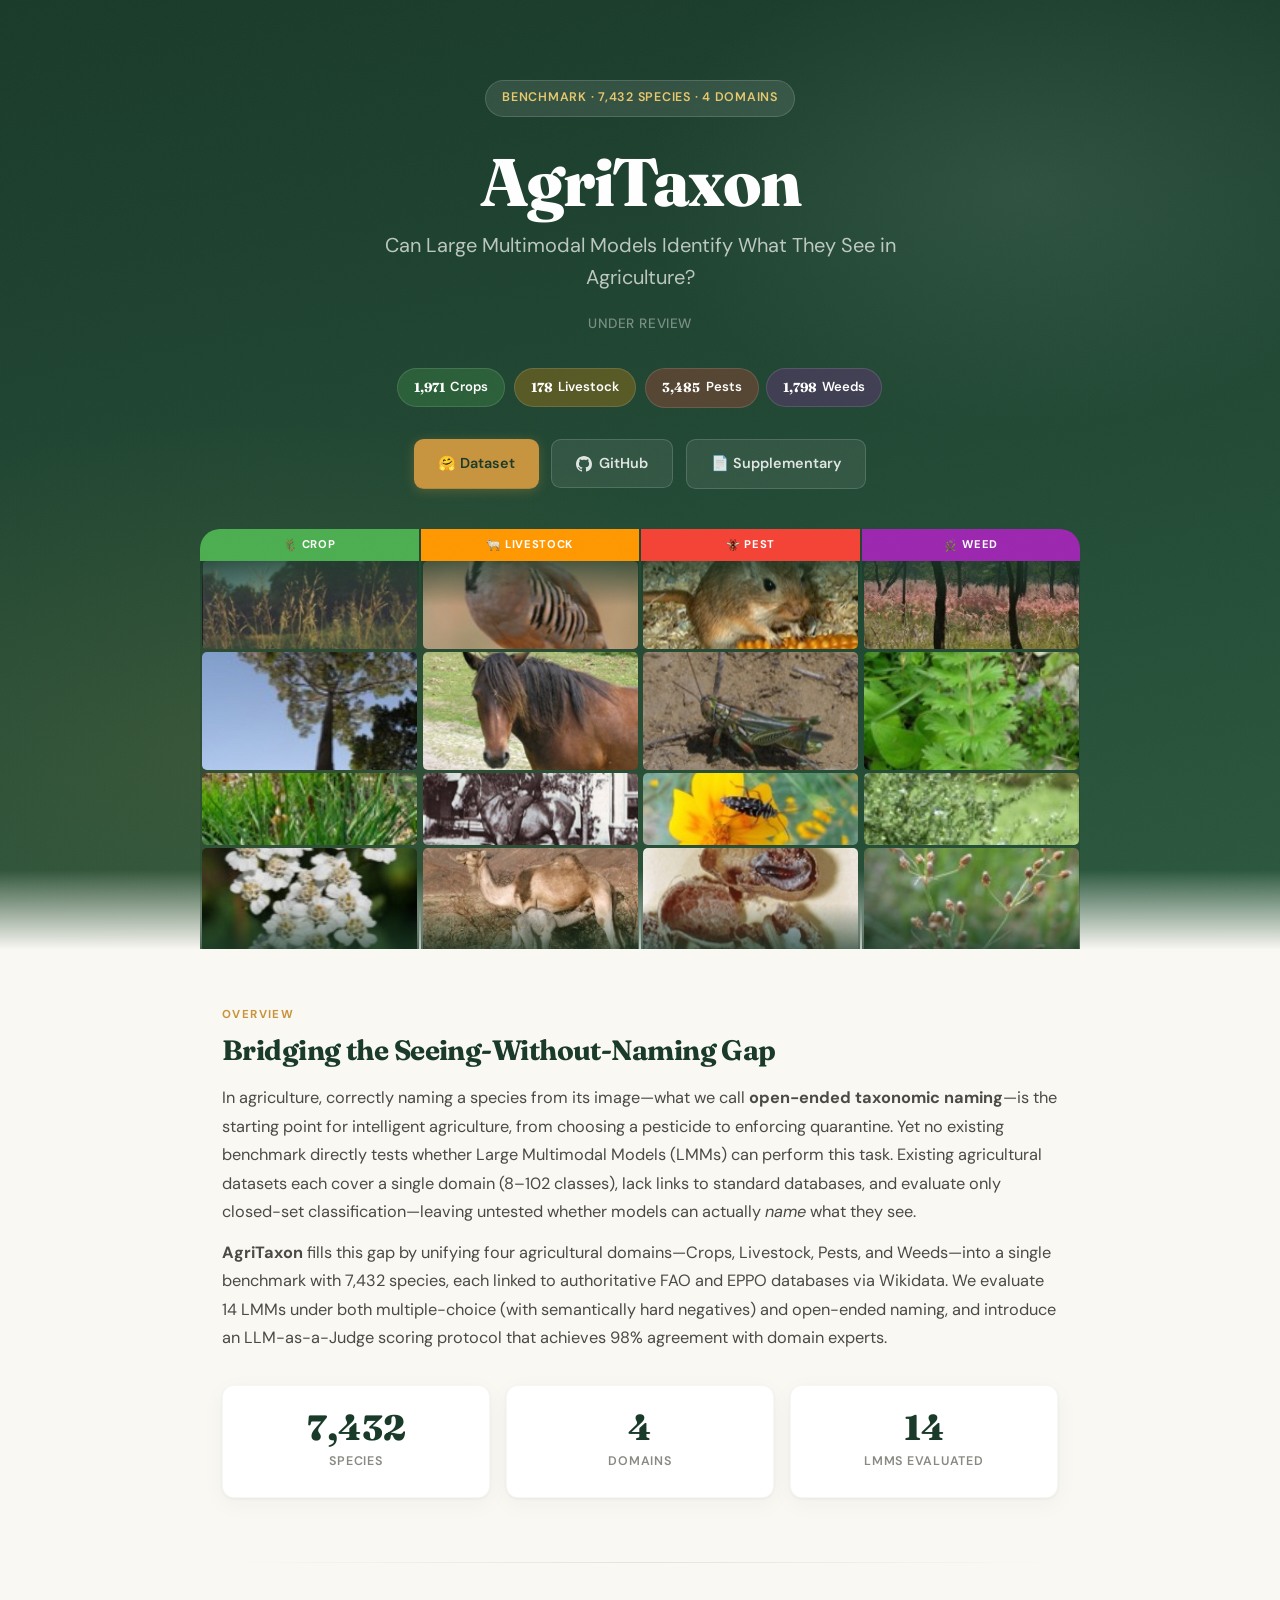
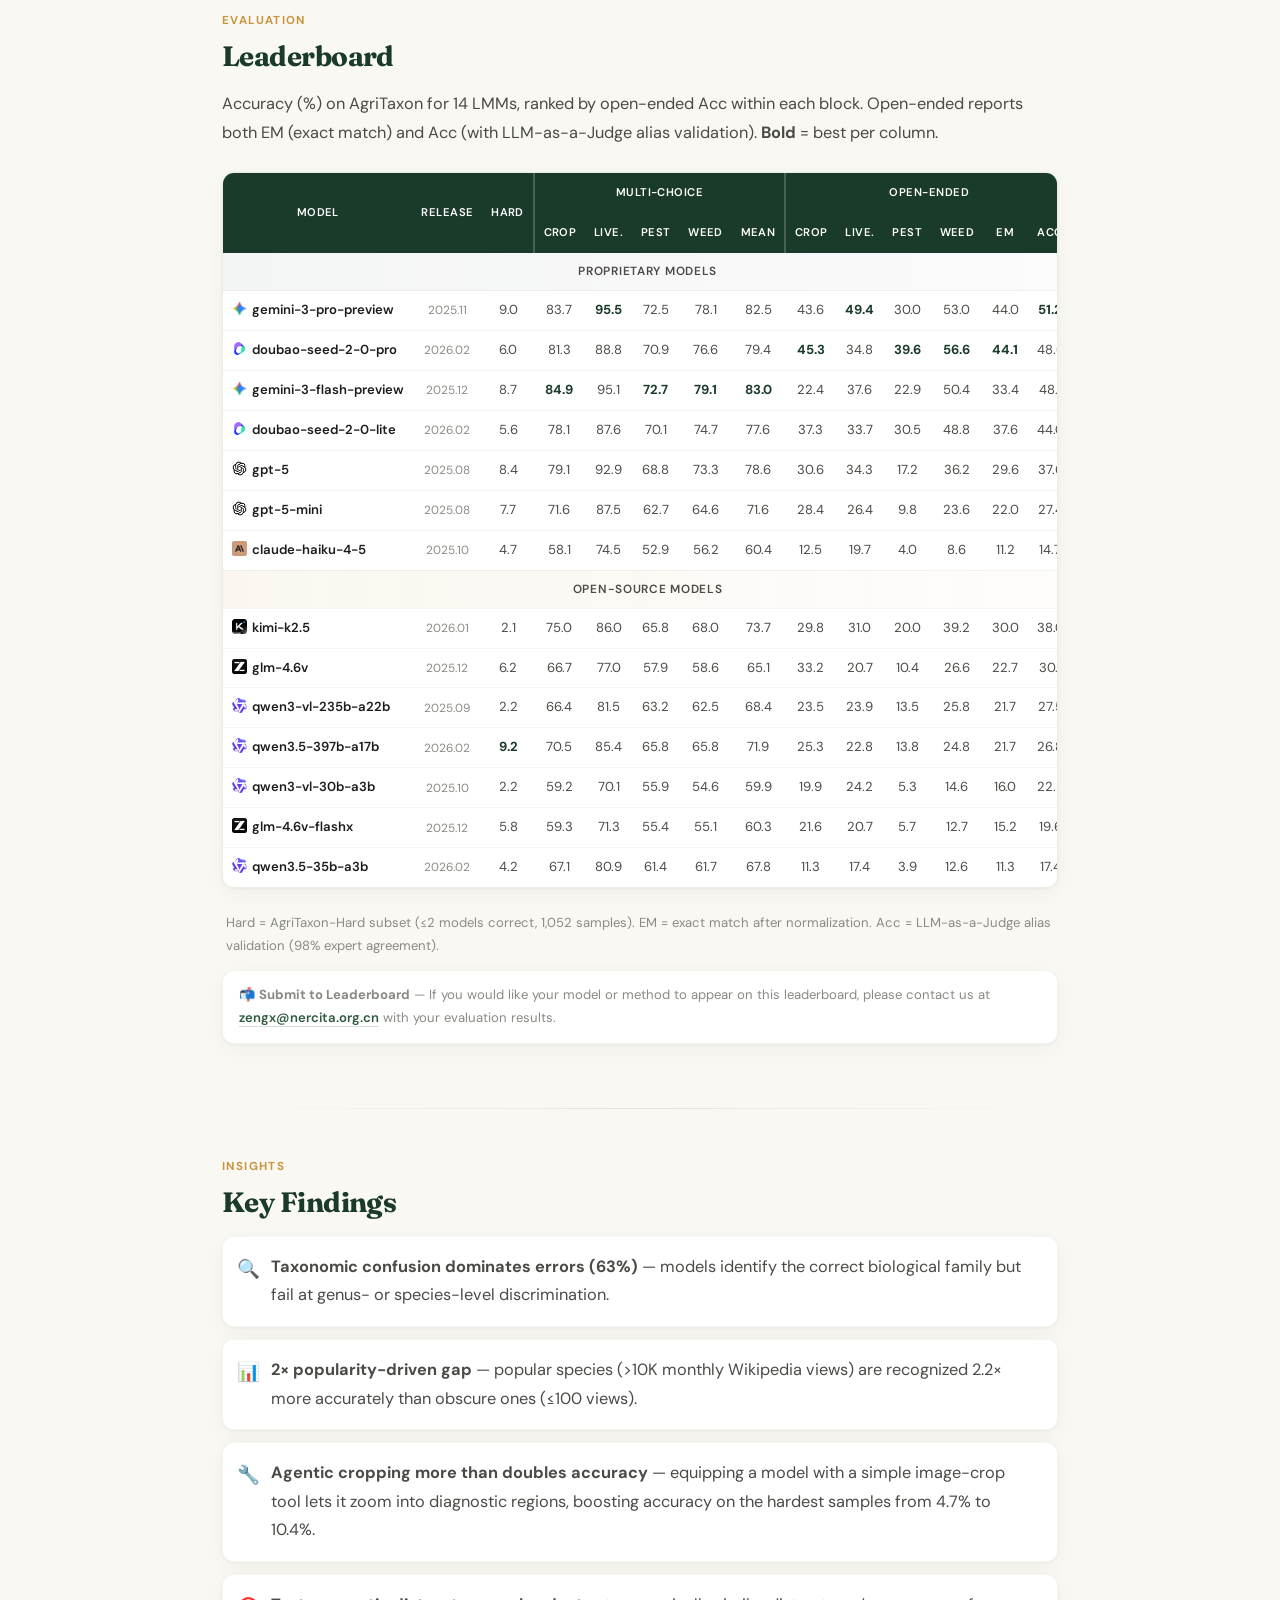
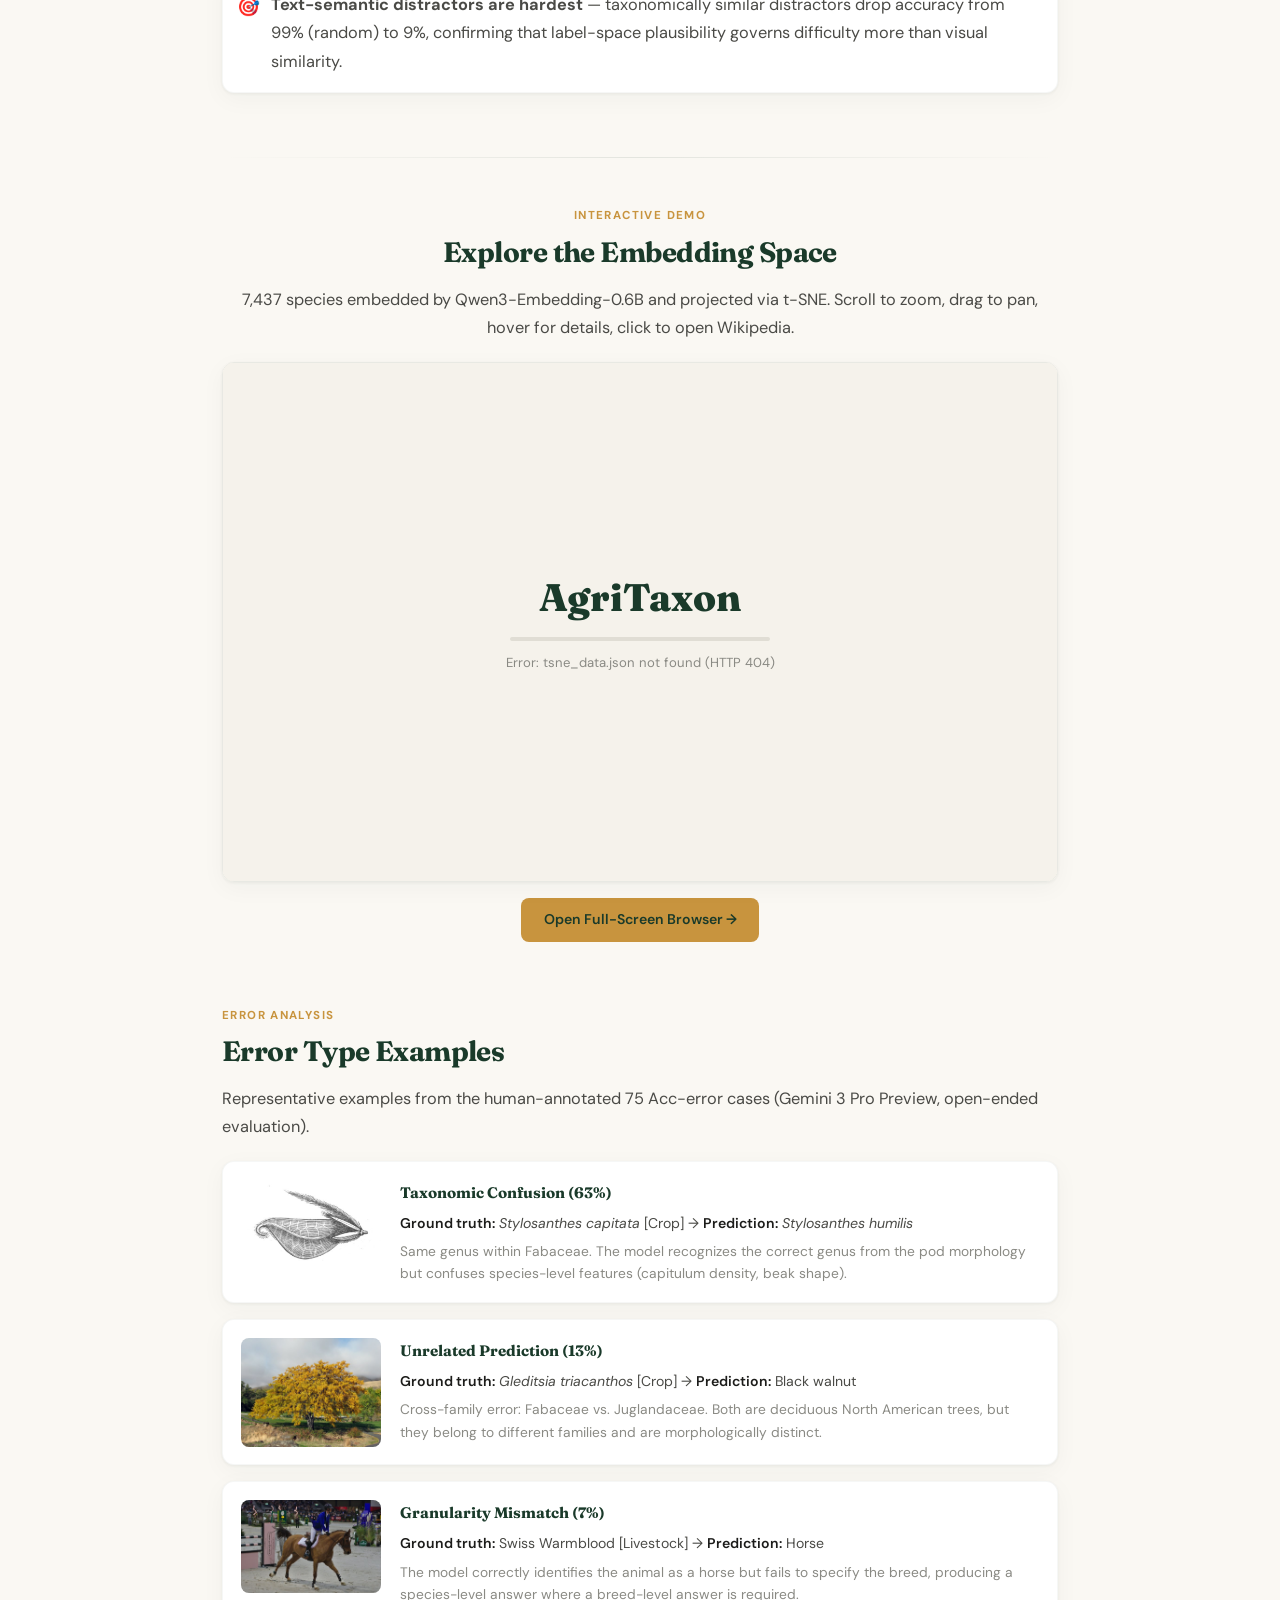
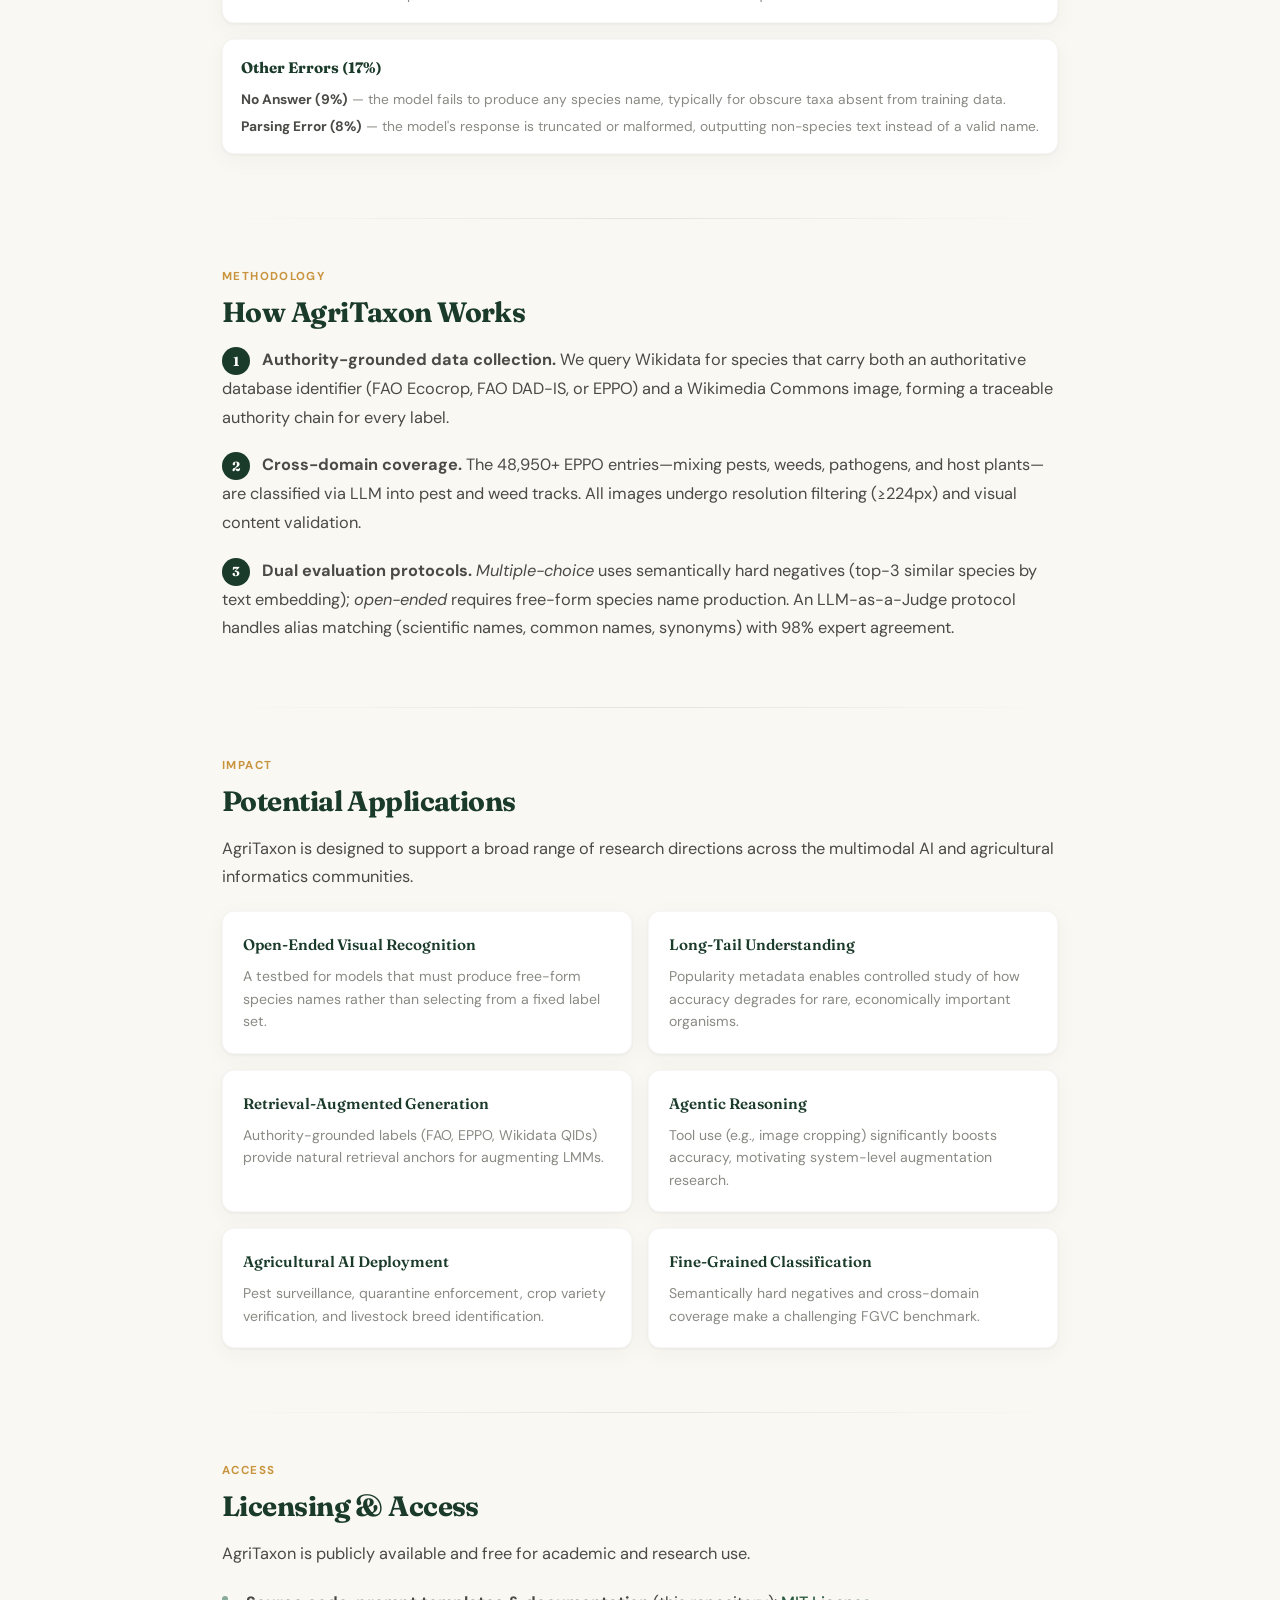
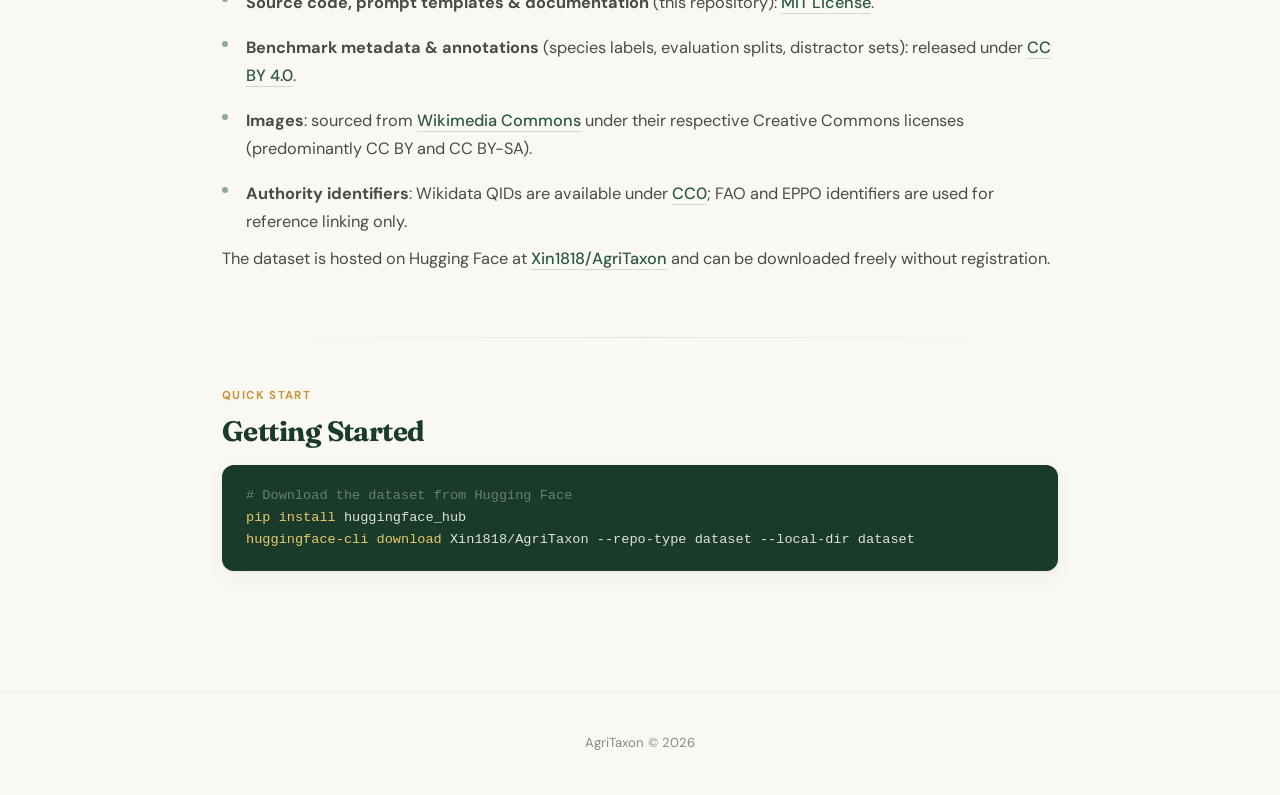
==== commit 79f1bd7b: "Optimize teaser wall: local thumbnails + lightbox loading state - Add 100 pre-generated thumbnails (" ====
--- a/docs/index.html
+++ b/docs/index.html
@@ -416,7 +416,59 @@
       transition: transform 0.3s cubic-bezier(0.22,1,0.36,1);
     }
     #teaser-lb.open .lb-card { transform: scale(1); }
-    .lb-card > img { width: 100%; display: block; max-height: 340px; object-fit: cover; }
+    .lb-img-wrap {
+      position: relative;
+      width: 100%;
+      min-height: 200px;
+      max-height: 340px;
+      overflow: hidden;
+      background: var(--cream-dark);
+    }
+    .lb-card > .lb-img-wrap > img { width: 100%; display: block; max-height: 340px; object-fit: cover; }
+    #lb-img {
+      position: relative;
+      z-index: 2;
+      opacity: 0;
+      transition: opacity 0.4s;
+    }
+    #lb-img.loaded { opacity: 1; }
+    .lb-thumb-bg {
+      position: absolute;
+      inset: 0;
+      width: 100%;
+      height: 100%;
+      object-fit: cover;
+      filter: blur(4px);
+      transform: scale(1.05);
+      z-index: 0;
+    }
+    .lb-loading {
+      position: absolute;
+      inset: 0;
+      z-index: 3;
+      display: flex;
+      flex-direction: column;
+      align-items: center;
+      justify-content: center;
+      gap: 0.5rem;
+      background: rgba(0,0,0,0.35);
+      transition: opacity 0.4s;
+    }
+    .lb-loading.hidden { opacity: 0; pointer-events: none; }
+    .lb-loading-spinner {
+      width: 24px;
+      height: 24px;
+      border: 2.5px solid rgba(255,255,255,0.25);
+      border-top-color: rgba(255,255,255,0.85);
+      border-radius: 50%;
+      animation: phSpin 0.8s linear infinite;
+    }
+    .lb-loading-text {
+      font-size: 0.72rem;
+      color: rgba(255,255,255,0.8);
+      font-weight: 500;
+      letter-spacing: 0.02em;
+    }
     .lb-body { padding: 1rem 1.2rem 1.2rem; }
     .lb-badge {
       display: inline-block;
@@ -1278,7 +1330,14 @@
 <div id="teaser-lb">
   <button class="lb-x">&times;</button>
   <div class="lb-card">
-    <img id="lb-img" src="" alt="">
+    <div class="lb-img-wrap">
+      <img id="lb-img" src="" alt="">
+      <img id="lb-thumb" src="" alt="" class="lb-thumb-bg">
+      <div class="lb-loading" id="lb-loading">
+        <div class="lb-loading-spinner"></div>
+        <div class="lb-loading-text">Loading HD from AgriTaxon HuggingFace …</div>
+      </div>
+    </div>
     <div class="lb-body">
       <div class="lb-badge" id="lb-badge"></div>
       <h3 id="lb-name"></h3>
@@ -1462,7 +1521,7 @@
         img.alt = d[1];
         img.style.height = h + 'px';
         img.onload = function() { this.classList.add('loaded'); this.closest('.teaser-card').classList.add('done'); };
-        img.src = HF + 'images/' + d[2] + '/' + d[0] + '.jpg';
+        img.src = 'thumbnails/' + d[0] + '.jpg';
         card.appendChild(img);
 
         var lbl = document.createElement('div');
@@ -1486,7 +1545,14 @@
     var q = card.getAttribute('data-q');
     var l = card.getAttribute('data-l');
     var t = card.getAttribute('data-t');
-    document.getElementById('lb-img').src = HF + 'images/' + t + '/' + q + '.jpg';
+    var lbImg = document.getElementById('lb-img');
+    var lbThumb = document.getElementById('lb-thumb');
+    var lbLoading = document.getElementById('lb-loading');
+    lbImg.classList.remove('loaded');
+    lbLoading.classList.remove('hidden');
+    lbThumb.src = 'thumbnails/' + q + '.jpg';
+    lbImg.onload = function() { lbImg.classList.add('loaded'); lbLoading.classList.add('hidden'); };
+    lbImg.src = HF + 'images/' + t + '/' + q + '.jpg';
     document.getElementById('lb-name').textContent = l;
     var badge = document.getElementById('lb-badge');
     badge.textContent = TC[t].n;
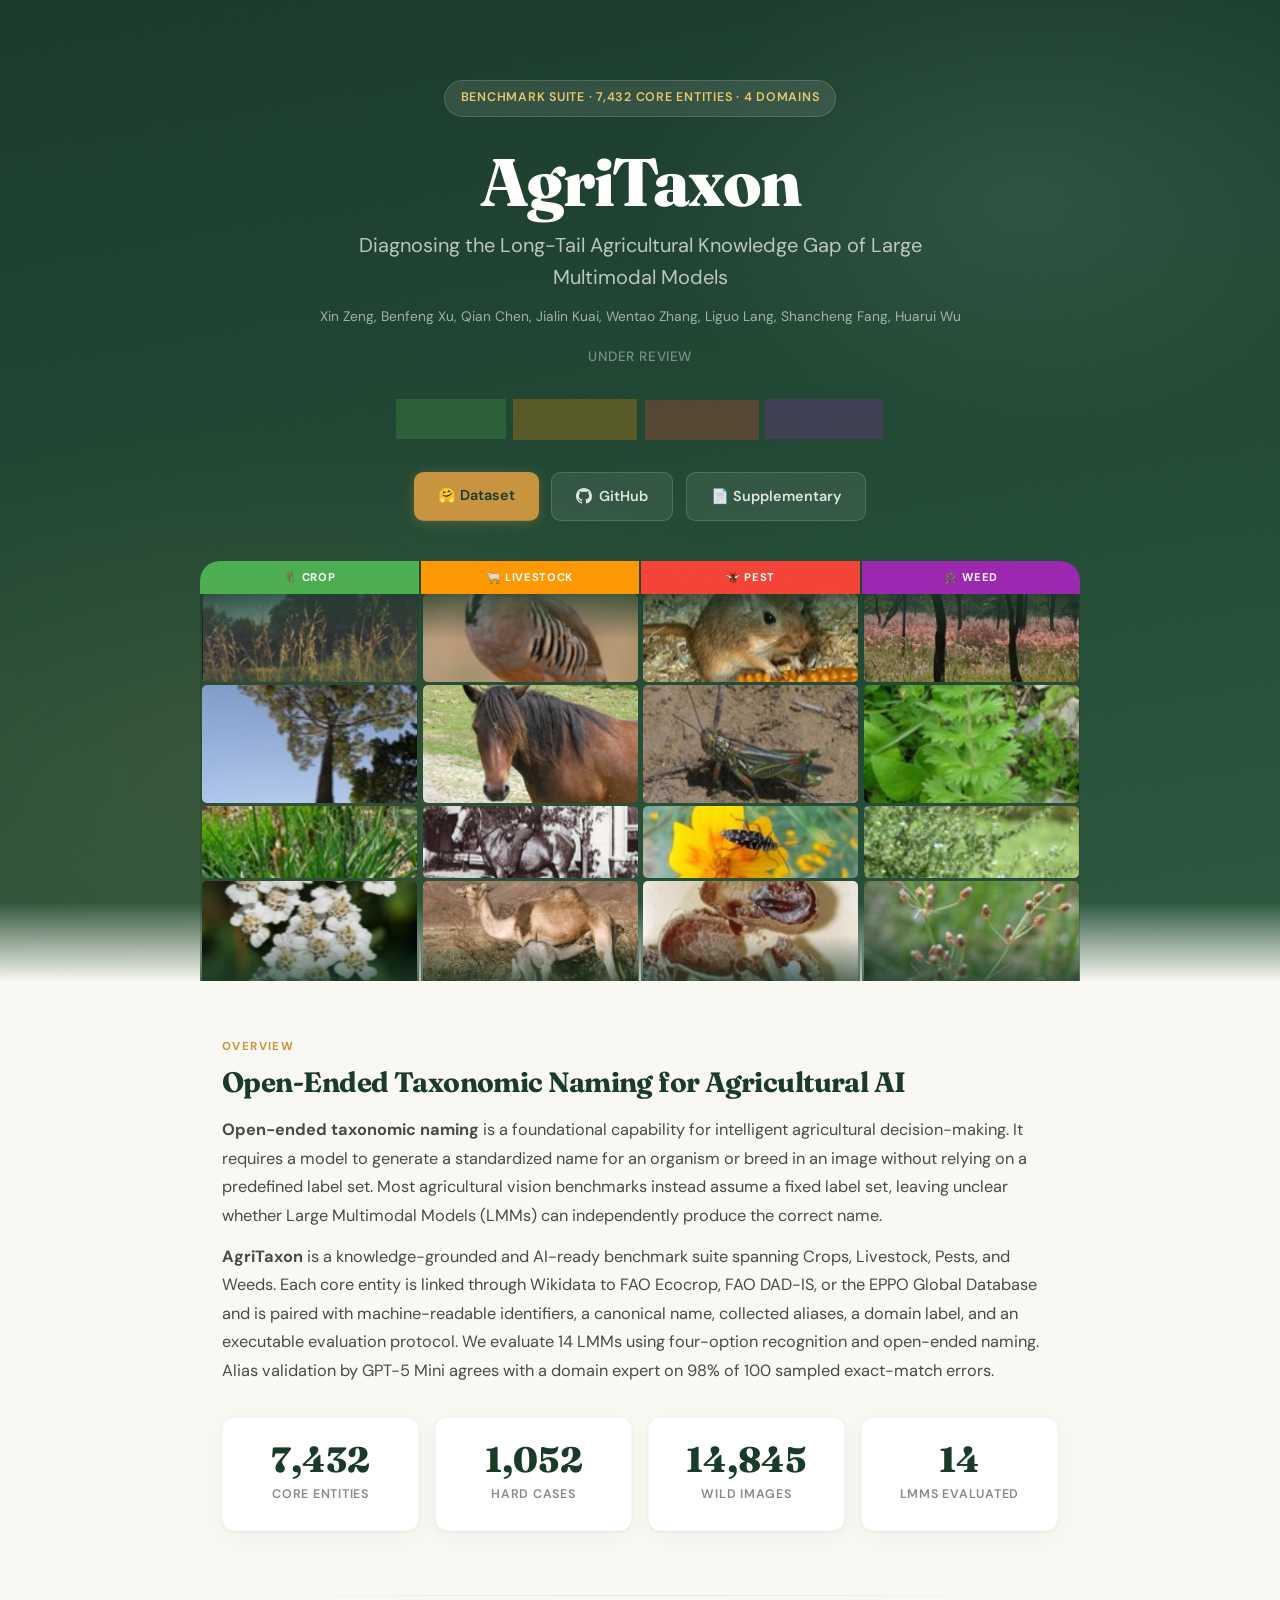
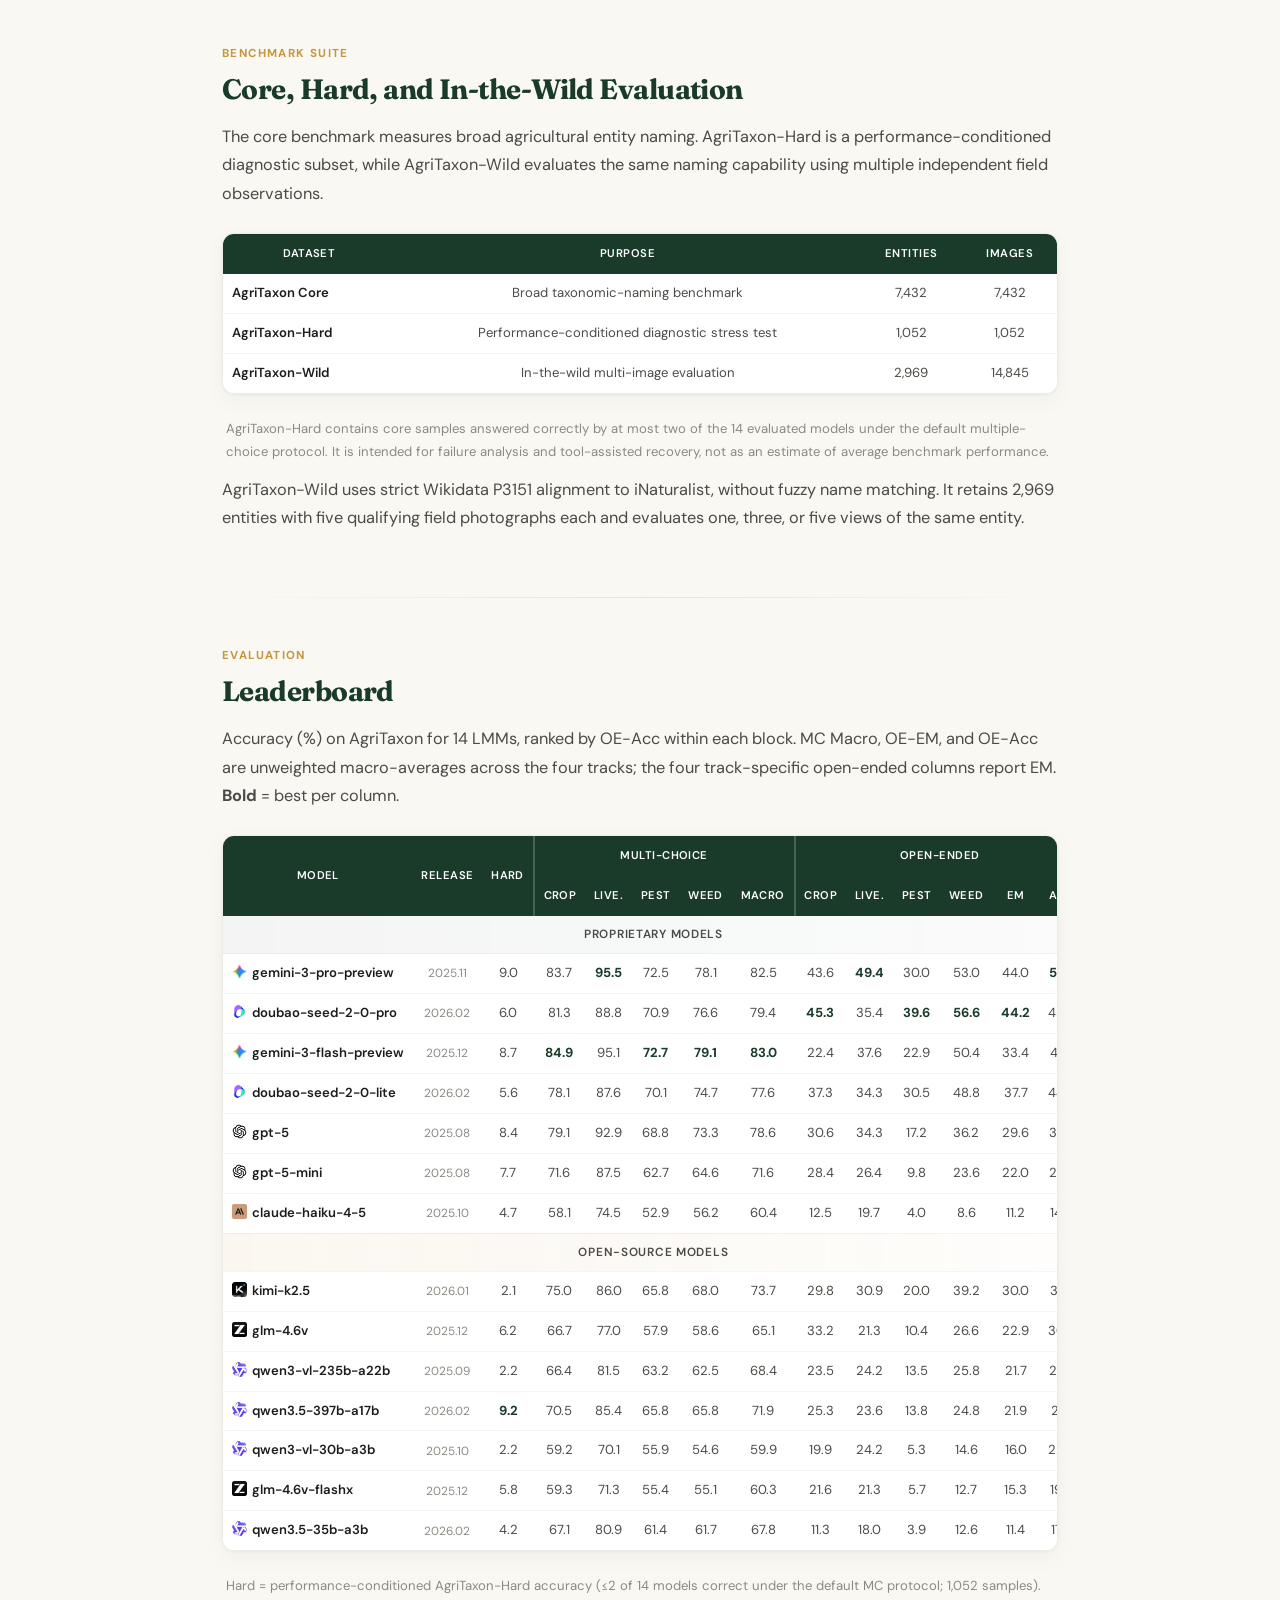
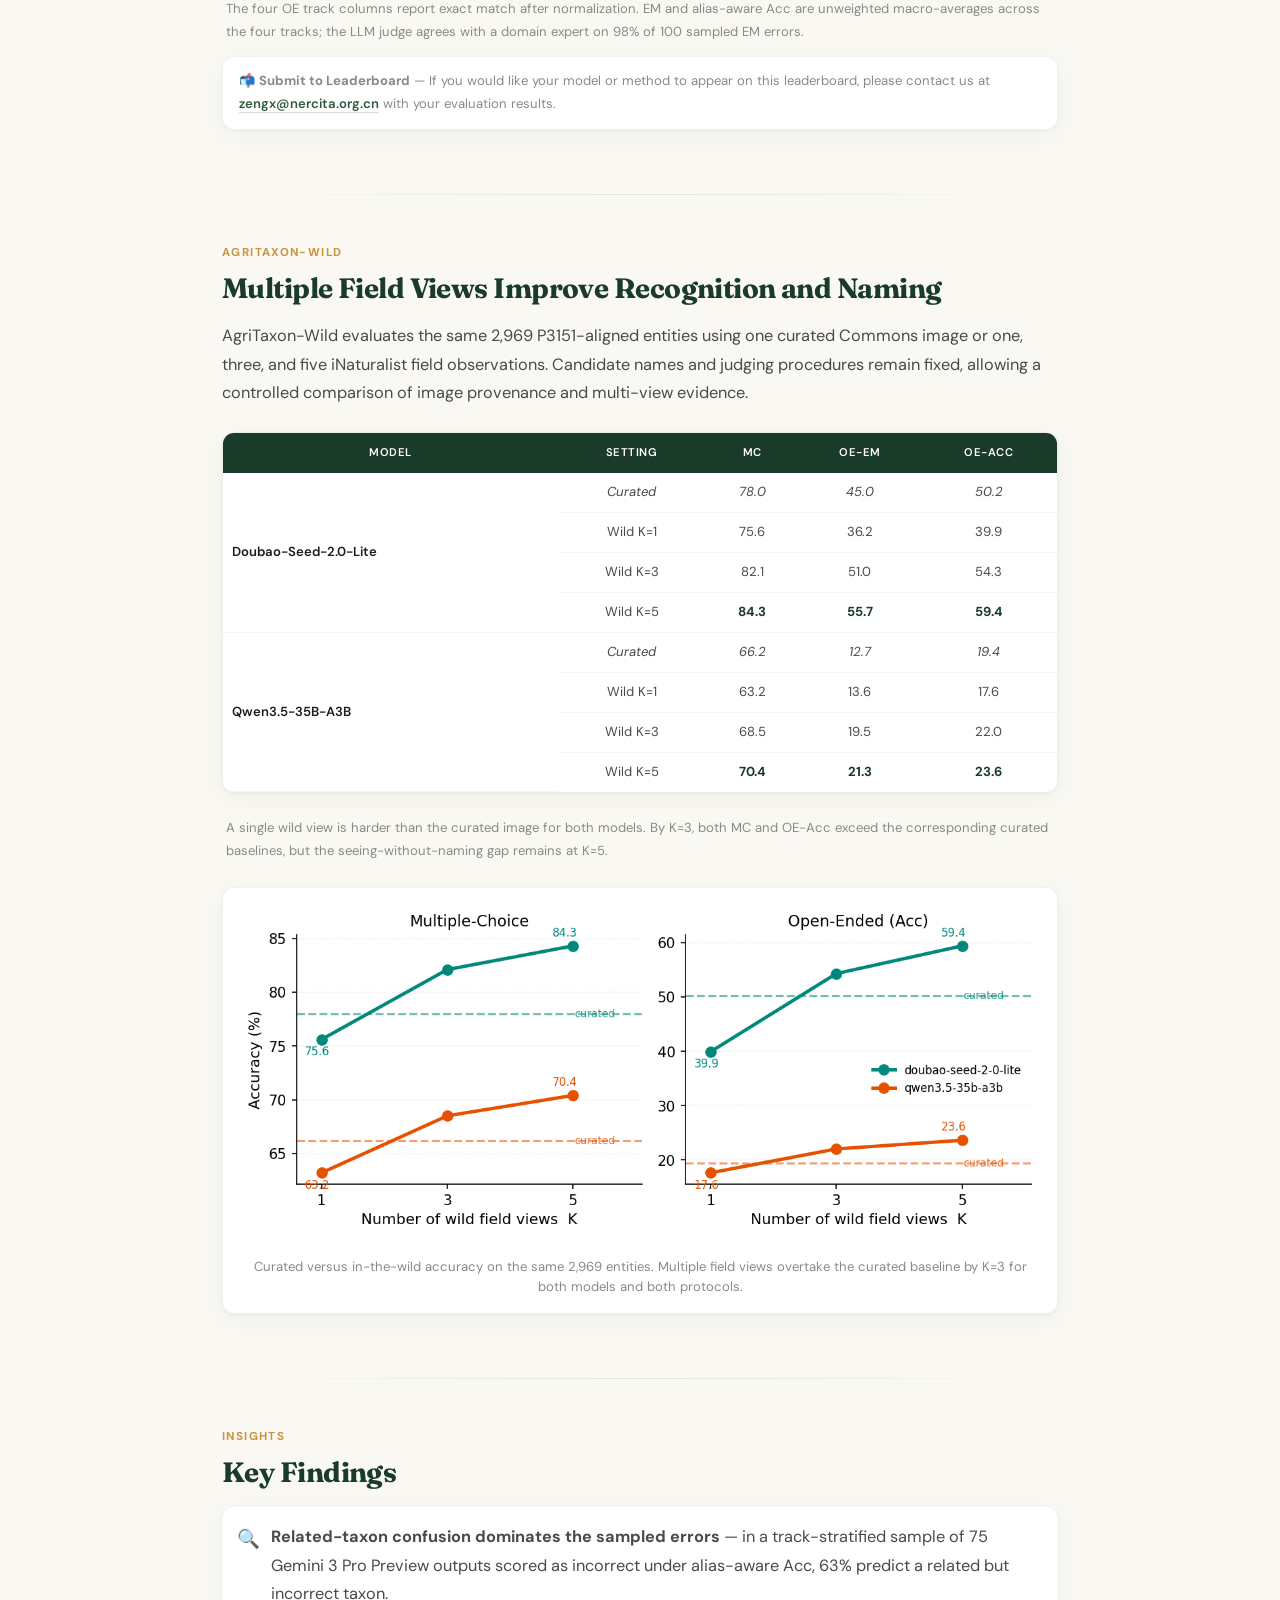
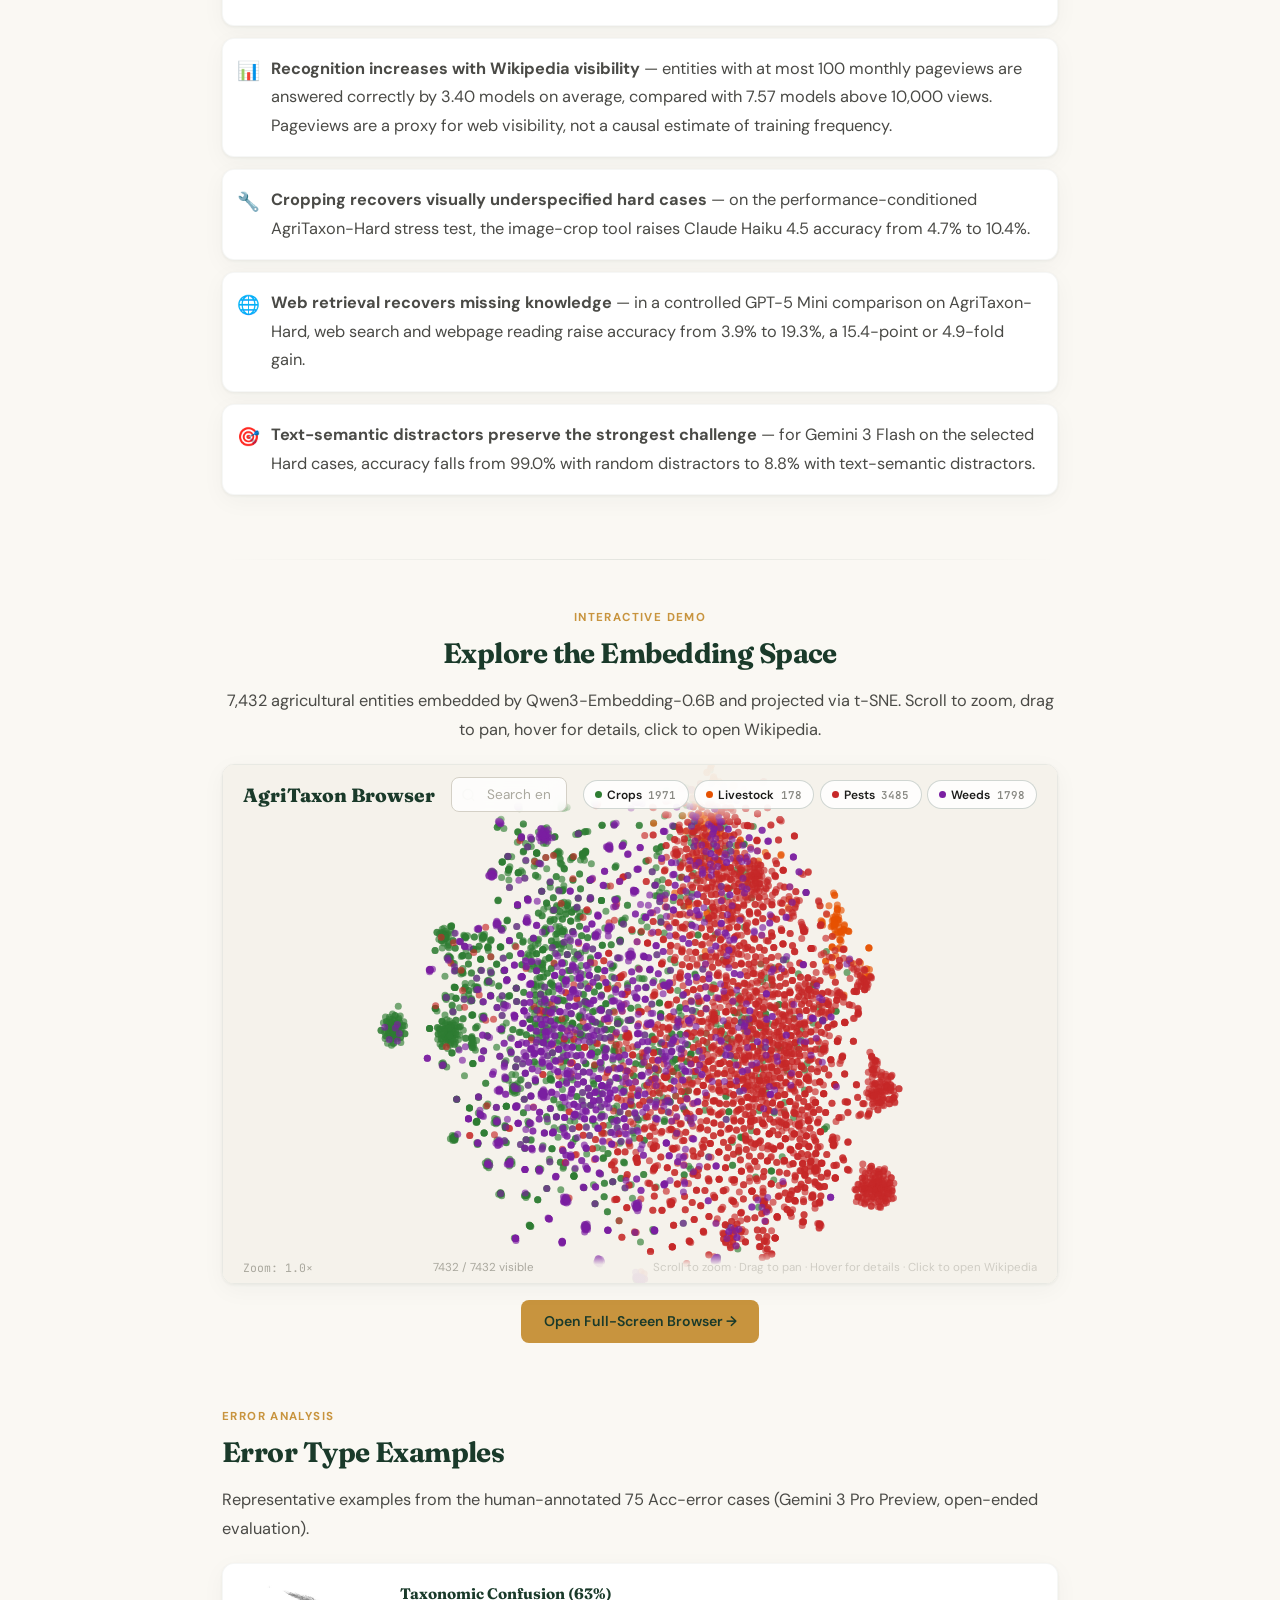
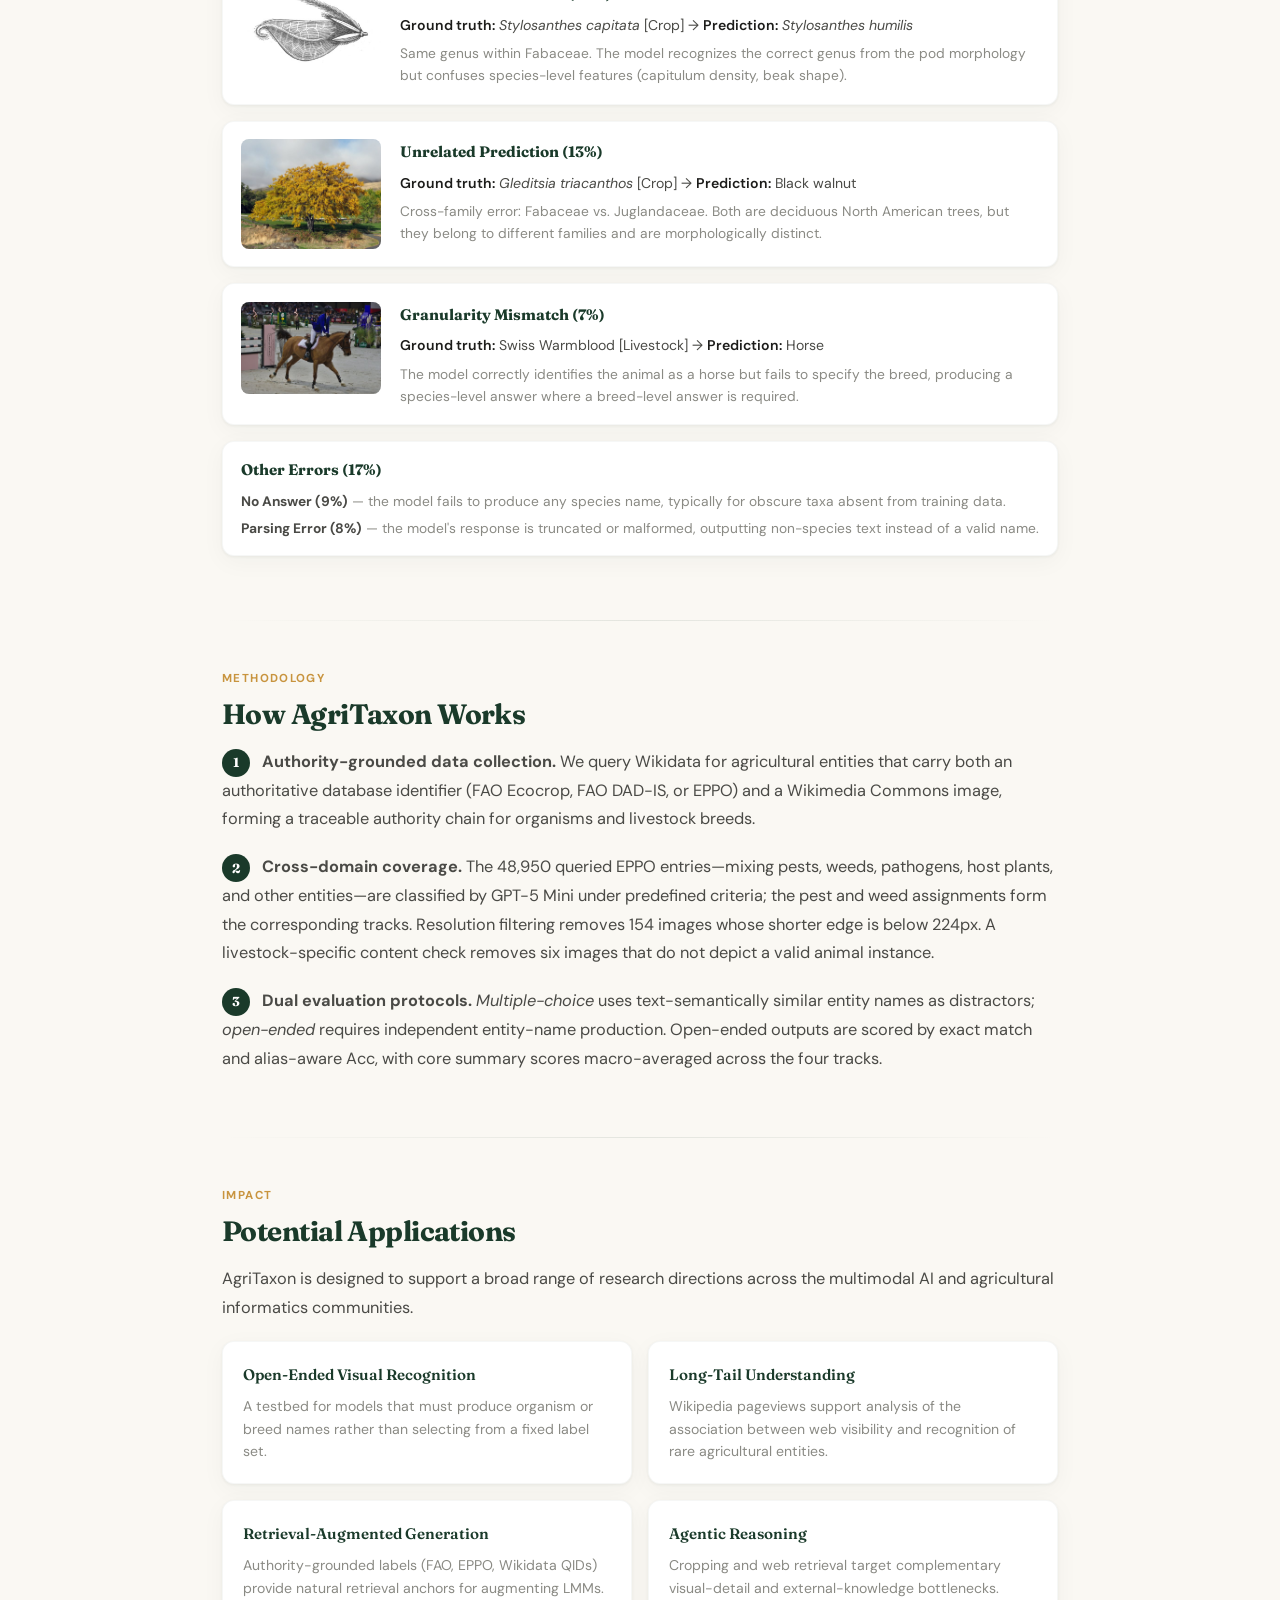
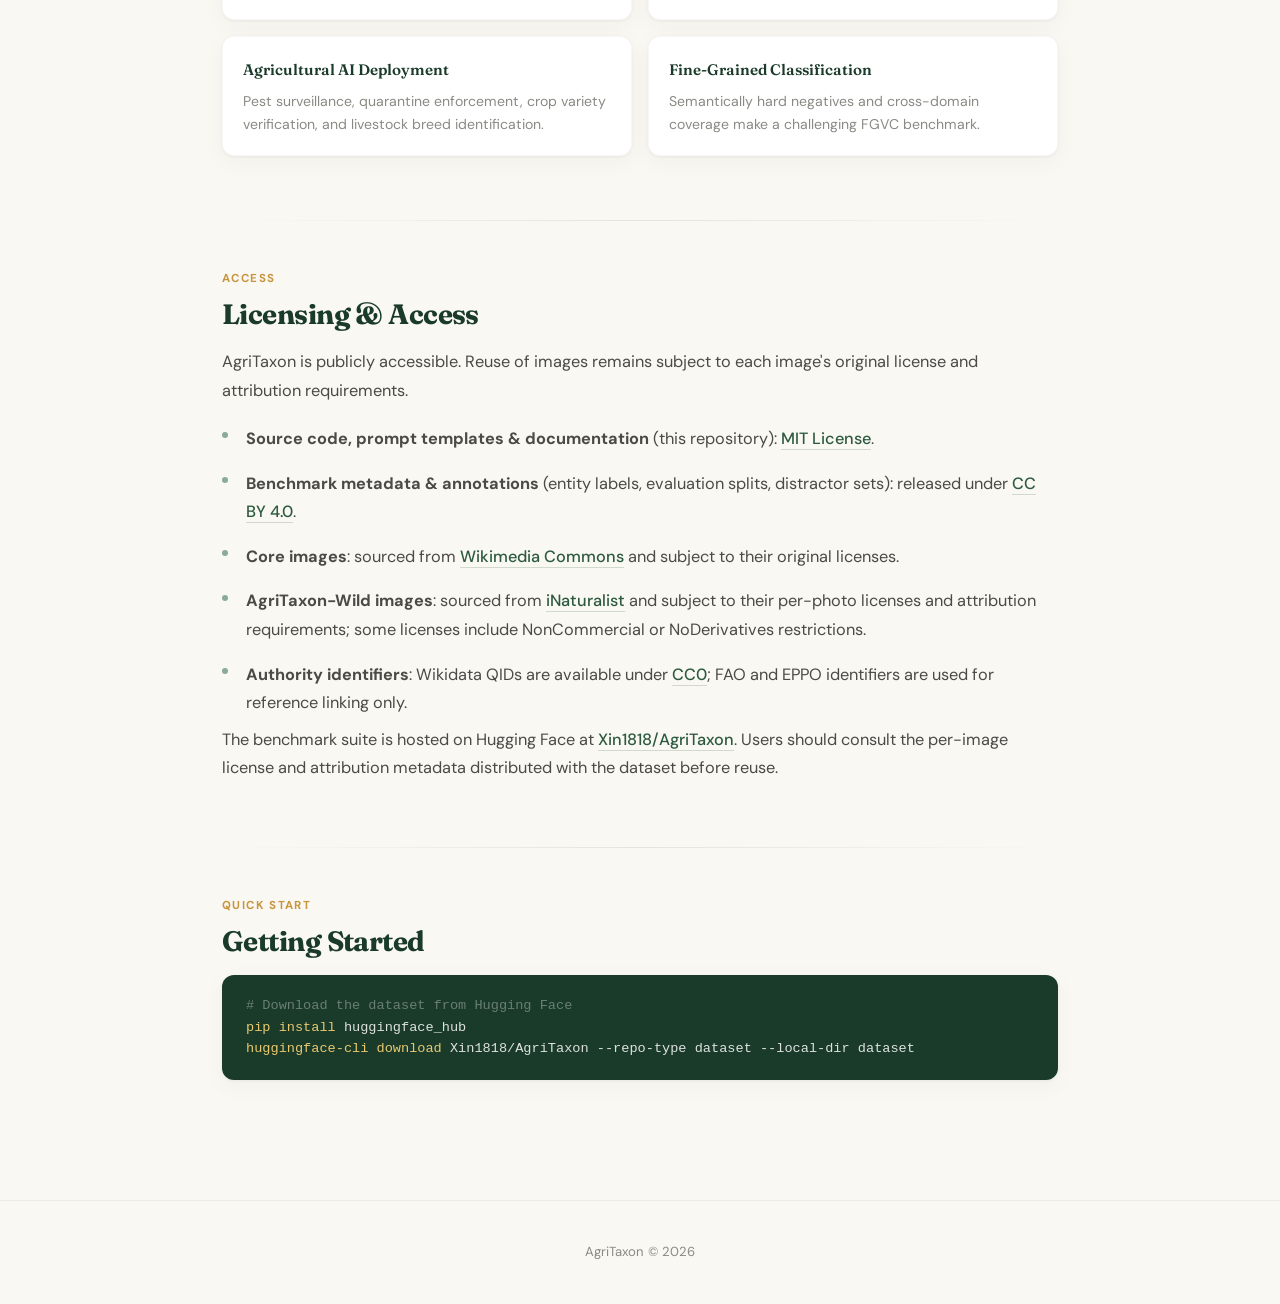
==== commit 42427293: "Align project site with KBS manuscript" ====
--- a/docs/index.html
+++ b/docs/index.html
@@ -3,8 +3,8 @@
 <head>
   <meta charset="UTF-8">
   <meta name="viewport" content="width=device-width, initial-scale=1.0">
-  <title>AgriTaxon – Can Large Multimodal Models Identify What They See in Agriculture?</title>
-  <meta name="description" content="AgriTaxon: the first benchmark for open-ended taxonomic naming in agriculture, spanning 7,432 species across crops, livestock, pests, and weeds.">
+  <title>AgriTaxon – Diagnosing the Long-Tail Agricultural Knowledge Gap of Large Multimodal Models</title>
+  <meta name="description" content="AgriTaxon is a knowledge-grounded and AI-ready benchmark suite for open-ended naming of 7,432 agricultural entities, including organisms and livestock breeds.">
   <link rel="icon" href="data:image/svg+xml,<svg xmlns='http://www.w3.org/2000/svg' viewBox='0 0 100 100'><text y='.9em' font-size='90'>🌾</text></svg>">
   <link rel="preconnect" href="https://fonts.googleapis.com">
   <link rel="preconnect" href="https://fonts.gstatic.com" crossorigin>
@@ -152,6 +152,15 @@
       animation: fadeDown 0.8s 0.25s cubic-bezier(0.22,1,0.36,1) both;
     }
 
+    .hero .authors {
+      font-size: 0.86rem;
+      color: rgba(255,255,255,0.58);
+      max-width: 760px;
+      margin: -0.45rem auto 1.1rem;
+      line-height: 1.6;
+      animation: fadeDown 0.8s 0.23s cubic-bezier(0.22,1,0.36,1) both;
+    }
+
     /* ── Domain badges ── */
     .domain-badges {
       display: flex;
@@ -564,7 +573,7 @@
     /* ── Stats ── */
     .stats {
       display: grid;
-      grid-template-columns: repeat(3, 1fr);
+      grid-template-columns: repeat(4, 1fr);
       gap: 1rem;
       margin: 2rem 0;
     }
@@ -679,6 +688,27 @@
       color: var(--text-muted);
       margin-top: 0.75rem;
       padding-left: 0.25rem;
+    }
+
+    .paper-figure {
+      margin: 1.5rem 0;
+      padding: 1rem;
+      background: var(--card-bg);
+      border-radius: var(--radius);
+      box-shadow: var(--card-shadow);
+      border: 1px solid rgba(26,58,42,0.06);
+      text-align: center;
+    }
+    .paper-figure img {
+      max-width: 100%;
+      height: auto;
+      border-radius: 0.45rem;
+    }
+    .paper-figure figcaption {
+      margin-top: 0.7rem;
+      font-size: 0.82rem;
+      color: var(--text-muted);
+      line-height: 1.5;
     }
 
     /* ── Insights ── */
@@ -956,9 +986,10 @@
 <!-- ════════ Hero ════════ -->
 <div class="hero">
   <div class="hero-inner">
-    <div class="hero-badge">Benchmark &middot; 7,432 Species &middot; 4 Domains</div>
+    <div class="hero-badge">Benchmark Suite &middot; 7,432 Core Entities &middot; 4 Domains</div>
     <h1>AgriTaxon</h1>
-    <p class="subtitle">Can Large Multimodal Models Identify What They See in Agriculture?</p>
+    <p class="subtitle">Diagnosing the Long-Tail Agricultural Knowledge Gap of Large Multimodal Models</p>
+    <p class="authors">Xin Zeng, Benfeng Xu, Qian Chen, Jialin Kuai, Wentao Zhang, Liguo Lang, Shancheng Fang, Huarui Wu</p>
     <p class="venue">Under Review</p>
     <div class="domain-badges">
       <span class="domain-badge crops"><span class="count">1,971</span> Crops</span>
@@ -983,24 +1014,27 @@
   <!-- Overview -->
   <section class="reveal">
     <div class="section-label">Overview</div>
-    <h2>Bridging the Seeing-Without-Naming Gap</h2>
+    <h2>Open-Ended Taxonomic Naming for Agricultural AI</h2>
     <p>
-      In agriculture, correctly naming a species from its image&mdash;what we call <strong>open-ended taxonomic naming</strong>&mdash;is the starting point for intelligent agriculture, from choosing a pesticide to enforcing quarantine.
-      Yet no existing benchmark directly tests whether Large Multimodal Models (LMMs) can perform this task.
-      Existing agricultural datasets each cover a single domain (8&ndash;102 classes), lack links to standard databases, and evaluate only closed-set classification&mdash;leaving untested whether models can actually <em>name</em> what they see.
+      <strong>Open-ended taxonomic naming</strong> is a foundational capability for intelligent agricultural decision-making. It requires a model to generate a standardized name for an organism or breed in an image without relying on a predefined label set.
+      Most agricultural vision benchmarks instead assume a fixed label set, leaving unclear whether Large Multimodal Models (LMMs) can independently produce the correct name.
     </p>
     <p>
-      <strong>AgriTaxon</strong> fills this gap by unifying four agricultural domains&mdash;Crops, Livestock, Pests, and Weeds&mdash;into a single benchmark with 7,432 species, each linked to authoritative FAO and EPPO databases via Wikidata.
-      We evaluate 14 LMMs under both multiple-choice (with semantically hard negatives) and open-ended naming, and introduce an LLM-as-a-Judge scoring protocol that achieves 98% agreement with domain experts.
+      <strong>AgriTaxon</strong> is a knowledge-grounded and AI-ready benchmark suite spanning Crops, Livestock, Pests, and Weeds. Each core entity is linked through Wikidata to FAO Ecocrop, FAO DAD-IS, or the EPPO Global Database and is paired with machine-readable identifiers, a canonical name, collected aliases, a domain label, and an executable evaluation protocol.
+      We evaluate 14 LMMs using four-option recognition and open-ended naming. Alias validation by GPT-5 Mini agrees with a domain expert on 98% of 100 sampled exact-match errors.
     </p>
     <div class="stats">
       <div class="stat-card">
         <div class="number">7,432</div>
-        <div class="label">Species</div>
+        <div class="label">Core Entities</div>
       </div>
       <div class="stat-card">
-        <div class="number">4</div>
-        <div class="label">Domains</div>
+        <div class="number">1,052</div>
+        <div class="label">Hard Cases</div>
+      </div>
+      <div class="stat-card">
+        <div class="number">14,845</div>
+        <div class="label">Wild Images</div>
       </div>
       <div class="stat-card">
         <div class="number">14</div>
@@ -1011,12 +1045,41 @@
 
   <div class="divider"></div>
 
+  <!-- Benchmark Suite -->
+  <section class="reveal">
+    <div class="section-label">Benchmark Suite</div>
+    <h2>Core, Hard, and In-the-Wild Evaluation</h2>
+    <p>
+      The core benchmark measures broad agricultural entity naming. AgriTaxon-Hard is a performance-conditioned diagnostic subset, while AgriTaxon-Wild evaluates the same naming capability using multiple independent field observations.
+    </p>
+    <div class="table-wrapper">
+      <table>
+        <thead>
+          <tr><th>Dataset</th><th>Purpose</th><th>Entities</th><th>Images</th></tr>
+        </thead>
+        <tbody>
+          <tr><td class="model-name">AgriTaxon Core</td><td>Broad taxonomic-naming benchmark</td><td>7,432</td><td>7,432</td></tr>
+          <tr><td class="model-name">AgriTaxon-Hard</td><td>Performance-conditioned diagnostic stress test</td><td>1,052</td><td>1,052</td></tr>
+          <tr><td class="model-name">AgriTaxon-Wild</td><td>In-the-wild multi-image evaluation</td><td>2,969</td><td>14,845</td></tr>
+        </tbody>
+      </table>
+    </div>
+    <p class="table-footnote">
+      AgriTaxon-Hard contains core samples answered correctly by at most two of the 14 evaluated models under the default multiple-choice protocol. It is intended for failure analysis and tool-assisted recovery, not as an estimate of average benchmark performance.
+    </p>
+    <p>
+      AgriTaxon-Wild uses strict Wikidata P3151 alignment to iNaturalist, without fuzzy name matching. It retains 2,969 entities with five qualifying field photographs each and evaluates one, three, or five views of the same entity.
+    </p>
+  </section>
+
+  <div class="divider"></div>
+
   <!-- Leaderboard -->
   <section class="reveal">
     <div class="section-label">Evaluation</div>
     <h2>Leaderboard</h2>
     <p>
-      Accuracy (%) on AgriTaxon for 14 LMMs, ranked by open-ended Acc within each block. Open-ended reports both EM (exact match) and Acc (with LLM-as-a-Judge alias validation). <strong>Bold</strong> = best per column.
+      Accuracy (%) on AgriTaxon for 14 LMMs, ranked by OE-Acc within each block. MC Macro, OE-EM, and OE-Acc are unweighted macro-averages across the four tracks; the four track-specific open-ended columns report EM. <strong>Bold</strong> = best per column.
     </p>
     <div class="table-wrapper">
       <table>
@@ -1033,7 +1096,7 @@
             <th>Live.</th>
             <th>Pest</th>
             <th>Weed</th>
-            <th>Mean</th>
+            <th>Macro</th>
             <th style="border-left: 2px solid rgba(255,255,255,0.2);">Crop</th>
             <th>Live.</th>
             <th>Pest</th>
@@ -1056,7 +1119,7 @@
             <td class="date">2026.02</td>
             <td>6.0</td>
             <td>81.3</td><td>88.8</td><td>70.9</td><td>76.6</td><td>79.4</td>
-            <td class="best">45.3</td><td>34.8</td><td class="best">39.6</td><td class="best">56.6</td><td class="best">44.1</td><td>48.6</td>
+            <td class="best">45.3</td><td>35.4</td><td class="best">39.6</td><td class="best">56.6</td><td class="best">44.2</td><td>48.8</td>
           </tr>
           <tr>
             <td class="model-name"><img class="logo" src="figures/logo/gemini.png" alt="">gemini-3-flash-preview</td>
@@ -1070,7 +1133,7 @@
             <td class="date">2026.02</td>
             <td>5.6</td>
             <td>78.1</td><td>87.6</td><td>70.1</td><td>74.7</td><td>77.6</td>
-            <td>37.3</td><td>33.7</td><td>30.5</td><td>48.8</td><td>37.6</td><td>44.0</td>
+            <td>37.3</td><td>34.3</td><td>30.5</td><td>48.8</td><td>37.7</td><td>44.2</td>
           </tr>
           <tr>
             <td class="model-name"><img class="logo" src="figures/logo/openai.png" alt="">gpt-5</td>
@@ -1099,28 +1162,28 @@
             <td class="date">2026.01</td>
             <td>2.1</td>
             <td>75.0</td><td>86.0</td><td>65.8</td><td>68.0</td><td>73.7</td>
-            <td>29.8</td><td>31.0</td><td>20.0</td><td>39.2</td><td>30.0</td><td>38.0</td>
+            <td>29.8</td><td>30.9</td><td>20.0</td><td>39.2</td><td>30.0</td><td>38.1</td>
           </tr>
           <tr>
             <td class="model-name"><img class="logo" src="figures/logo/zai.png" alt="">glm-4.6v</td>
             <td class="date">2025.12</td>
             <td>6.2</td>
             <td>66.7</td><td>77.0</td><td>57.9</td><td>58.6</td><td>65.1</td>
-            <td>33.2</td><td>20.7</td><td>10.4</td><td>26.6</td><td>22.7</td><td>30.1</td>
+            <td>33.2</td><td>21.3</td><td>10.4</td><td>26.6</td><td>22.9</td><td>30.5</td>
           </tr>
           <tr>
             <td class="model-name"><img class="logo" src="figures/logo/Qwen-Ai-Logo-PNG-Vector.png" alt="">qwen3-vl-235b-a22b</td>
             <td class="date">2025.09</td>
             <td>2.2</td>
             <td>66.4</td><td>81.5</td><td>63.2</td><td>62.5</td><td>68.4</td>
-            <td>23.5</td><td>23.9</td><td>13.5</td><td>25.8</td><td>21.7</td><td>27.5</td>
+            <td>23.5</td><td>24.2</td><td>13.5</td><td>25.8</td><td>21.7</td><td>27.6</td>
           </tr>
           <tr>
             <td class="model-name"><img class="logo" src="figures/logo/Qwen-Ai-Logo-PNG-Vector.png" alt="">qwen3.5-397b-a17b</td>
             <td class="date">2026.02</td>
             <td class="best">9.2</td>
             <td>70.5</td><td>85.4</td><td>65.8</td><td>65.8</td><td>71.9</td>
-            <td>25.3</td><td>22.8</td><td>13.8</td><td>24.8</td><td>21.7</td><td>26.8</td>
+            <td>25.3</td><td>23.6</td><td>13.8</td><td>24.8</td><td>21.9</td><td>27.1</td>
           </tr>
           <tr>
             <td class="model-name"><img class="logo" src="figures/logo/Qwen-Ai-Logo-PNG-Vector.png" alt="">qwen3-vl-30b-a3b</td>
@@ -1134,20 +1197,20 @@
             <td class="date">2025.12</td>
             <td>5.8</td>
             <td>59.3</td><td>71.3</td><td>55.4</td><td>55.1</td><td>60.3</td>
-            <td>21.6</td><td>20.7</td><td>5.7</td><td>12.7</td><td>15.2</td><td>19.6</td>
+            <td>21.6</td><td>21.3</td><td>5.7</td><td>12.7</td><td>15.3</td><td>19.9</td>
           </tr>
           <tr>
             <td class="model-name"><img class="logo" src="figures/logo/Qwen-Ai-Logo-PNG-Vector.png" alt="">qwen3.5-35b-a3b</td>
             <td class="date">2026.02</td>
             <td>4.2</td>
             <td>67.1</td><td>80.9</td><td>61.4</td><td>61.7</td><td>67.8</td>
-            <td>11.3</td><td>17.4</td><td>3.9</td><td>12.6</td><td>11.3</td><td>17.4</td>
+            <td>11.3</td><td>18.0</td><td>3.9</td><td>12.6</td><td>11.4</td><td>17.6</td>
           </tr>
         </tbody>
       </table>
     </div>
     <p class="table-footnote">
-      Hard = AgriTaxon-Hard subset (&le;2 models correct, 1,052 samples). EM = exact match after normalization. Acc = LLM-as-a-Judge alias validation (98% expert agreement).
+      Hard = performance-conditioned AgriTaxon-Hard accuracy (&le;2 of 14 models correct under the default MC protocol; 1,052 samples). The four OE track columns report exact match after normalization. EM and alias-aware Acc are unweighted macro-averages across the four tracks; the LLM judge agrees with a domain expert on 98% of 100 sampled EM errors.
     </p>
     <p class="table-footnote" style="margin-top: 0.5rem; padding: 0.8rem 1rem; background: var(--card-bg); border-radius: var(--radius); border: 1px solid rgba(26,58,42,0.06); box-shadow: var(--card-shadow);">
       📬 <strong>Submit to Leaderboard</strong> &mdash; If you would like your model or method to appear on this leaderboard, please contact us at <a href="mailto:zengx@nercita.org.cn" style="font-weight:600;">zengx@nercita.org.cn</a> with your evaluation results.
@@ -1156,15 +1219,51 @@
 
   <div class="divider"></div>
 
+  <!-- AgriTaxon-Wild -->
+  <section class="reveal">
+    <div class="section-label">AgriTaxon-Wild</div>
+    <h2>Multiple Field Views Improve Recognition and Naming</h2>
+    <p>
+      AgriTaxon-Wild evaluates the same 2,969 P3151-aligned entities using one curated Commons image or one, three, and five iNaturalist field observations. Candidate names and judging procedures remain fixed, allowing a controlled comparison of image provenance and multi-view evidence.
+    </p>
+    <div class="table-wrapper">
+      <table>
+        <thead>
+          <tr><th>Model</th><th>Setting</th><th>MC</th><th>OE-EM</th><th>OE-Acc</th></tr>
+        </thead>
+        <tbody>
+          <tr><td class="model-name" rowspan="4">Doubao-Seed-2.0-Lite</td><td><em>Curated</em></td><td><em>78.0</em></td><td><em>45.0</em></td><td><em>50.2</em></td></tr>
+          <tr><td>Wild K=1</td><td>75.6</td><td>36.2</td><td>39.9</td></tr>
+          <tr><td>Wild K=3</td><td>82.1</td><td>51.0</td><td>54.3</td></tr>
+          <tr><td>Wild K=5</td><td class="best">84.3</td><td class="best">55.7</td><td class="best">59.4</td></tr>
+          <tr><td class="model-name" rowspan="4">Qwen3.5-35B-A3B</td><td><em>Curated</em></td><td><em>66.2</em></td><td><em>12.7</em></td><td><em>19.4</em></td></tr>
+          <tr><td>Wild K=1</td><td>63.2</td><td>13.6</td><td>17.6</td></tr>
+          <tr><td>Wild K=3</td><td>68.5</td><td>19.5</td><td>22.0</td></tr>
+          <tr><td>Wild K=5</td><td class="best">70.4</td><td class="best">21.3</td><td class="best">23.6</td></tr>
+        </tbody>
+      </table>
+    </div>
+    <p class="table-footnote">
+      A single wild view is harder than the curated image for both models. By K=3, both MC and OE-Acc exceed the corresponding curated baselines, but the seeing-without-naming gap remains at K=5.
+    </p>
+    <figure class="paper-figure">
+      <img src="figures/wild_crossover.png" alt="Curated versus in-the-wild accuracy as the number of field views increases">
+      <figcaption>Curated versus in-the-wild accuracy on the same 2,969 entities. Multiple field views overtake the curated baseline by K=3 for both models and both protocols.</figcaption>
+    </figure>
+  </section>
+
+  <div class="divider"></div>
+
   <!-- Key Findings -->
   <section class="reveal">
     <div class="section-label">Insights</div>
     <h2>Key Findings</h2>
     <ul class="insights">
-      <li data-icon="🔍"><strong>Taxonomic confusion dominates errors (63%)</strong> &mdash; models identify the correct biological family but fail at genus- or species-level discrimination.</li>
-      <li data-icon="📊"><strong>2&times; popularity-driven gap</strong> &mdash; popular species (>10K monthly Wikipedia views) are recognized 2.2&times; more accurately than obscure ones (&le;100 views).</li>
-      <li data-icon="🔧"><strong>Agentic cropping more than doubles accuracy</strong> &mdash; equipping a model with a simple image-crop tool lets it zoom into diagnostic regions, boosting accuracy on the hardest samples from 4.7% to 10.4%.</li>
-      <li data-icon="🎯"><strong>Text-semantic distractors are hardest</strong> &mdash; taxonomically similar distractors drop accuracy from 99% (random) to 9%, confirming that label-space plausibility governs difficulty more than visual similarity.</li>
+      <li data-icon="🔍"><strong>Related-taxon confusion dominates the sampled errors</strong> &mdash; in a track-stratified sample of 75 Gemini 3 Pro Preview outputs scored as incorrect under alias-aware Acc, 63% predict a related but incorrect taxon.</li>
+      <li data-icon="📊"><strong>Recognition increases with Wikipedia visibility</strong> &mdash; entities with at most 100 monthly pageviews are answered correctly by 3.40 models on average, compared with 7.57 models above 10,000 views. Pageviews are a proxy for web visibility, not a causal estimate of training frequency.</li>
+      <li data-icon="🔧"><strong>Cropping recovers visually underspecified hard cases</strong> &mdash; on the performance-conditioned AgriTaxon-Hard stress test, the image-crop tool raises Claude Haiku 4.5 accuracy from 4.7% to 10.4%.</li>
+      <li data-icon="🌐"><strong>Web retrieval recovers missing knowledge</strong> &mdash; in a controlled GPT-5 Mini comparison on AgriTaxon-Hard, web search and webpage reading raise accuracy from 3.9% to 19.3%, a 15.4-point or 4.9-fold gain.</li>
+      <li data-icon="🎯"><strong>Text-semantic distractors preserve the strongest challenge</strong> &mdash; for Gemini 3 Flash on the selected Hard cases, accuracy falls from 99.0% with random distractors to 8.8% with text-semantic distractors.</li>
     </ul>
   </section>
 
@@ -1175,7 +1274,7 @@
     <div class="explorer-wrap">
       <div class="section-label">Interactive Demo</div>
       <h2>Explore the Embedding Space</h2>
-      <p>7,437 species embedded by Qwen3-Embedding-0.6B and projected via t-SNE. Scroll to zoom, drag to pan, hover for details, click to open Wikipedia.</p>
+      <p>7,432 agricultural entities embedded by Qwen3-Embedding-0.6B and projected via t-SNE. Scroll to zoom, drag to pan, hover for details, click to open Wikipedia.</p>
       <div class="explorer-iframe-box">
         <iframe src="browser.html" loading="lazy" title="AgriTaxon Embedding Browser" allow="fullscreen"></iframe>
       </div>
@@ -1237,22 +1336,22 @@
       <span class="step-number">1</span>
       <p>
         <strong>Authority-grounded data collection.</strong>
-        We query Wikidata for species that carry both an authoritative database identifier (FAO Ecocrop, FAO DAD-IS, or EPPO) and a Wikimedia Commons image, forming a traceable authority chain for every label.
+        We query Wikidata for agricultural entities that carry both an authoritative database identifier (FAO Ecocrop, FAO DAD-IS, or EPPO) and a Wikimedia Commons image, forming a traceable authority chain for organisms and livestock breeds.
       </p>
     </div>
     <div class="step">
       <span class="step-number">2</span>
       <p>
         <strong>Cross-domain coverage.</strong>
-        The 48,950+ EPPO entries&mdash;mixing pests, weeds, pathogens, and host plants&mdash;are classified via LLM into pest and weed tracks.
-        All images undergo resolution filtering (&ge;224px) and visual content validation.
+        The 48,950 queried EPPO entries&mdash;mixing pests, weeds, pathogens, host plants, and other entities&mdash;are classified by GPT-5 Mini under predefined criteria; the pest and weed assignments form the corresponding tracks.
+        Resolution filtering removes 154 images whose shorter edge is below 224px. A livestock-specific content check removes six images that do not depict a valid animal instance.
       </p>
     </div>
     <div class="step">
       <span class="step-number">3</span>
       <p>
         <strong>Dual evaluation protocols.</strong>
-        <em>Multiple-choice</em> uses semantically hard negatives (top-3 similar species by text embedding); <em>open-ended</em> requires free-form species name production. An LLM-as-a-Judge protocol handles alias matching (scientific names, common names, synonyms) with 98% expert agreement.
+        <em>Multiple-choice</em> uses text-semantically similar entity names as distractors; <em>open-ended</em> requires independent entity-name production. Open-ended outputs are scored by exact match and alias-aware Acc, with core summary scores macro-averaged across the four tracks.
       </p>
     </div>
   </section>
@@ -1267,11 +1366,11 @@
     <div class="applications">
       <div class="app-card">
         <h4>Open-Ended Visual Recognition</h4>
-        <p>A testbed for models that must produce free-form species names rather than selecting from a fixed label set.</p>
+        <p>A testbed for models that must produce organism or breed names rather than selecting from a fixed label set.</p>
       </div>
       <div class="app-card">
         <h4>Long-Tail Understanding</h4>
-        <p>Popularity metadata enables controlled study of how accuracy degrades for rare, economically important organisms.</p>
+        <p>Wikipedia pageviews support analysis of the association between web visibility and recognition of rare agricultural entities.</p>
       </div>
       <div class="app-card">
         <h4>Retrieval-Augmented Generation</h4>
@@ -1279,7 +1378,7 @@
       </div>
       <div class="app-card">
         <h4>Agentic Reasoning</h4>
-        <p>Tool use (e.g., image cropping) significantly boosts accuracy, motivating system-level augmentation research.</p>
+        <p>Cropping and web retrieval target complementary visual-detail and external-knowledge bottlenecks.</p>
       </div>
       <div class="app-card">
         <h4>Agricultural AI Deployment</h4>
@@ -1298,15 +1397,16 @@
   <section class="reveal">
     <div class="section-label">Access</div>
     <h2>Licensing &amp; Access</h2>
-    <p>AgriTaxon is publicly available and free for academic and research use.</p>
+    <p>AgriTaxon is publicly accessible. Reuse of images remains subject to each image's original license and attribution requirements.</p>
     <ul class="license-list">
       <li><strong>Source code, prompt templates &amp; documentation</strong> (this repository): <a href="https://github.com/studyzx/AgriTaxon/blob/main/LICENSE">MIT License</a>.</li>
-      <li><strong>Benchmark metadata &amp; annotations</strong> (species labels, evaluation splits, distractor sets): released under <a href="https://creativecommons.org/licenses/by/4.0/">CC BY 4.0</a>.</li>
-      <li><strong>Images</strong>: sourced from <a href="https://commons.wikimedia.org/">Wikimedia Commons</a> under their respective Creative Commons licenses (predominantly CC BY and CC BY-SA).</li>
+      <li><strong>Benchmark metadata &amp; annotations</strong> (entity labels, evaluation splits, distractor sets): released under <a href="https://creativecommons.org/licenses/by/4.0/">CC BY 4.0</a>.</li>
+      <li><strong>Core images</strong>: sourced from <a href="https://commons.wikimedia.org/">Wikimedia Commons</a> and subject to their original licenses.</li>
+      <li><strong>AgriTaxon-Wild images</strong>: sourced from <a href="https://www.inaturalist.org/">iNaturalist</a> and subject to their per-photo licenses and attribution requirements; some licenses include NonCommercial or NoDerivatives restrictions.</li>
       <li><strong>Authority identifiers</strong>: Wikidata QIDs are available under <a href="https://creativecommons.org/publicdomain/zero/1.0/">CC0</a>; FAO and EPPO identifiers are used for reference linking only.</li>
     </ul>
     <p>
-      The dataset is hosted on Hugging Face at <a href="https://huggingface.co/datasets/Xin1818/AgriTaxon">Xin1818/AgriTaxon</a> and can be downloaded freely without registration.
+      The benchmark suite is hosted on Hugging Face at <a href="https://huggingface.co/datasets/Xin1818/AgriTaxon">Xin1818/AgriTaxon</a>. Users should consult the per-image license and attribution metadata distributed with the dataset before reuse.
     </p>
   </section>
 
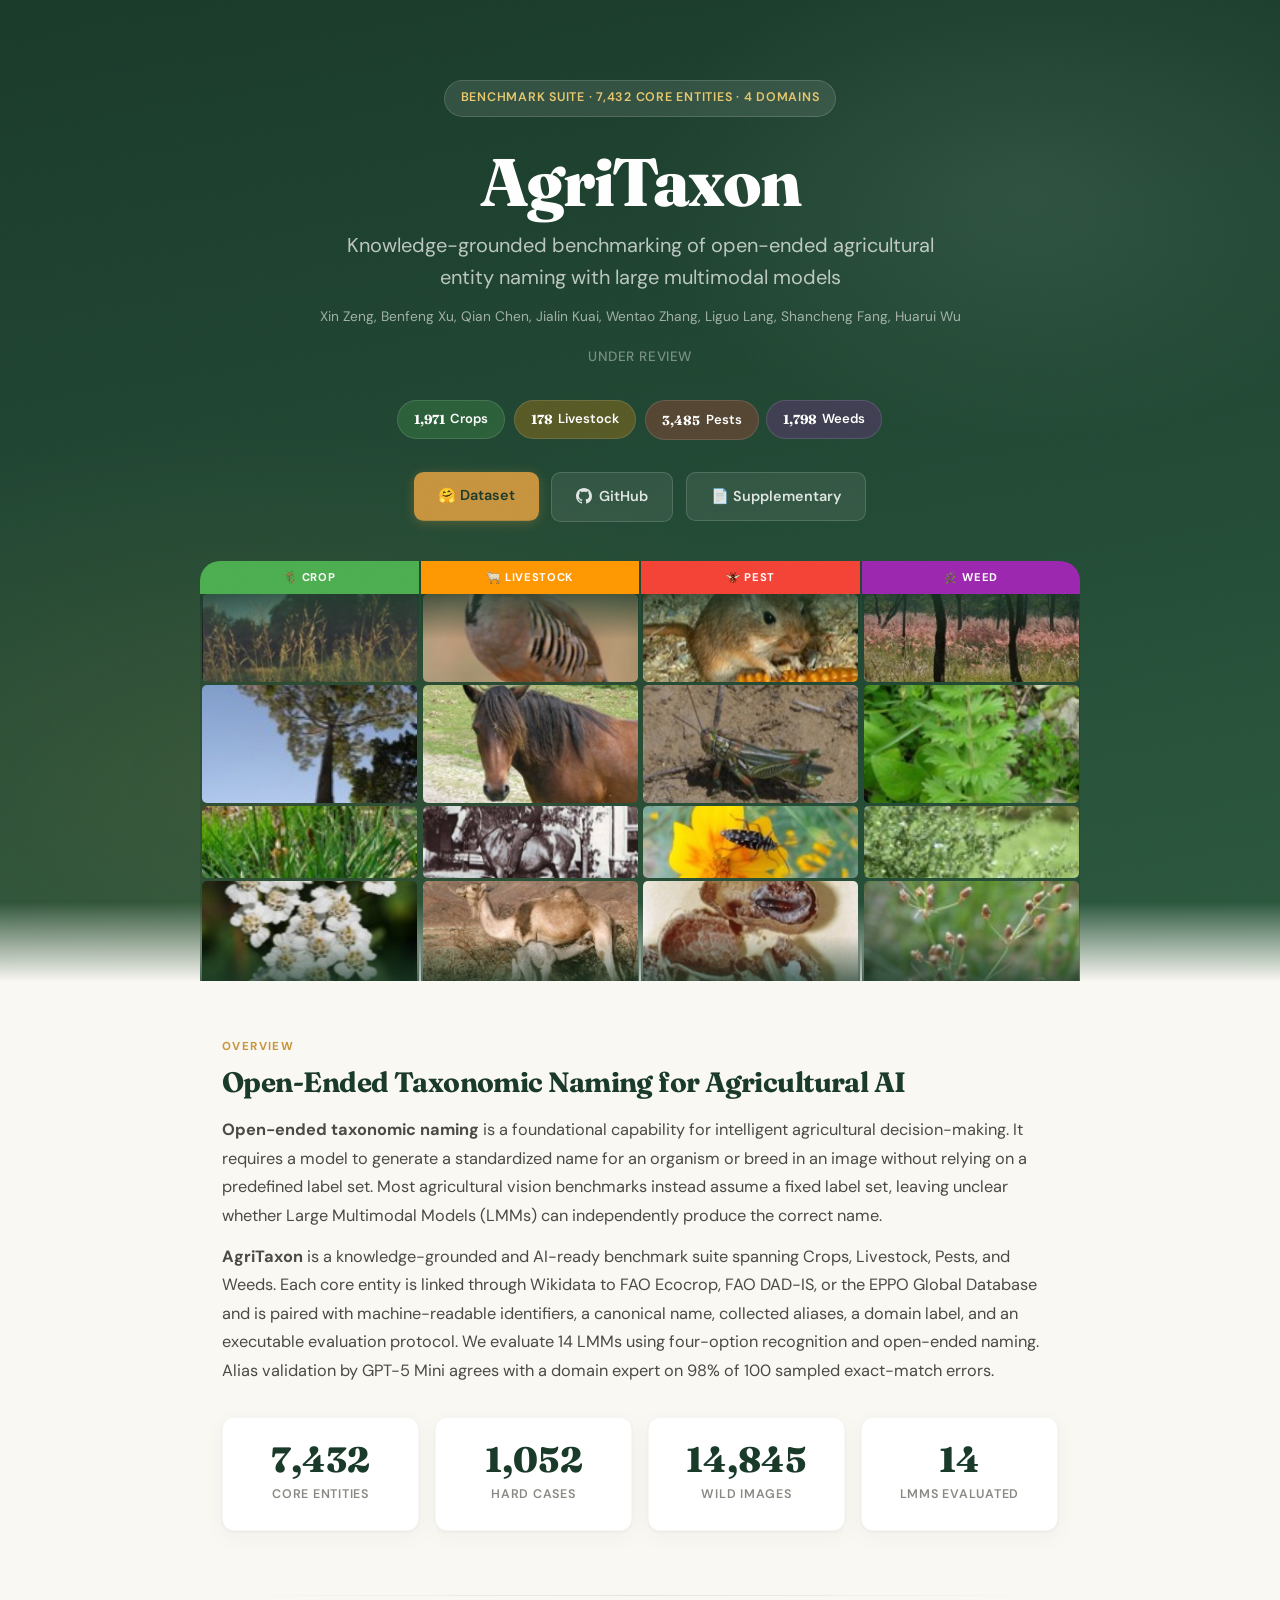
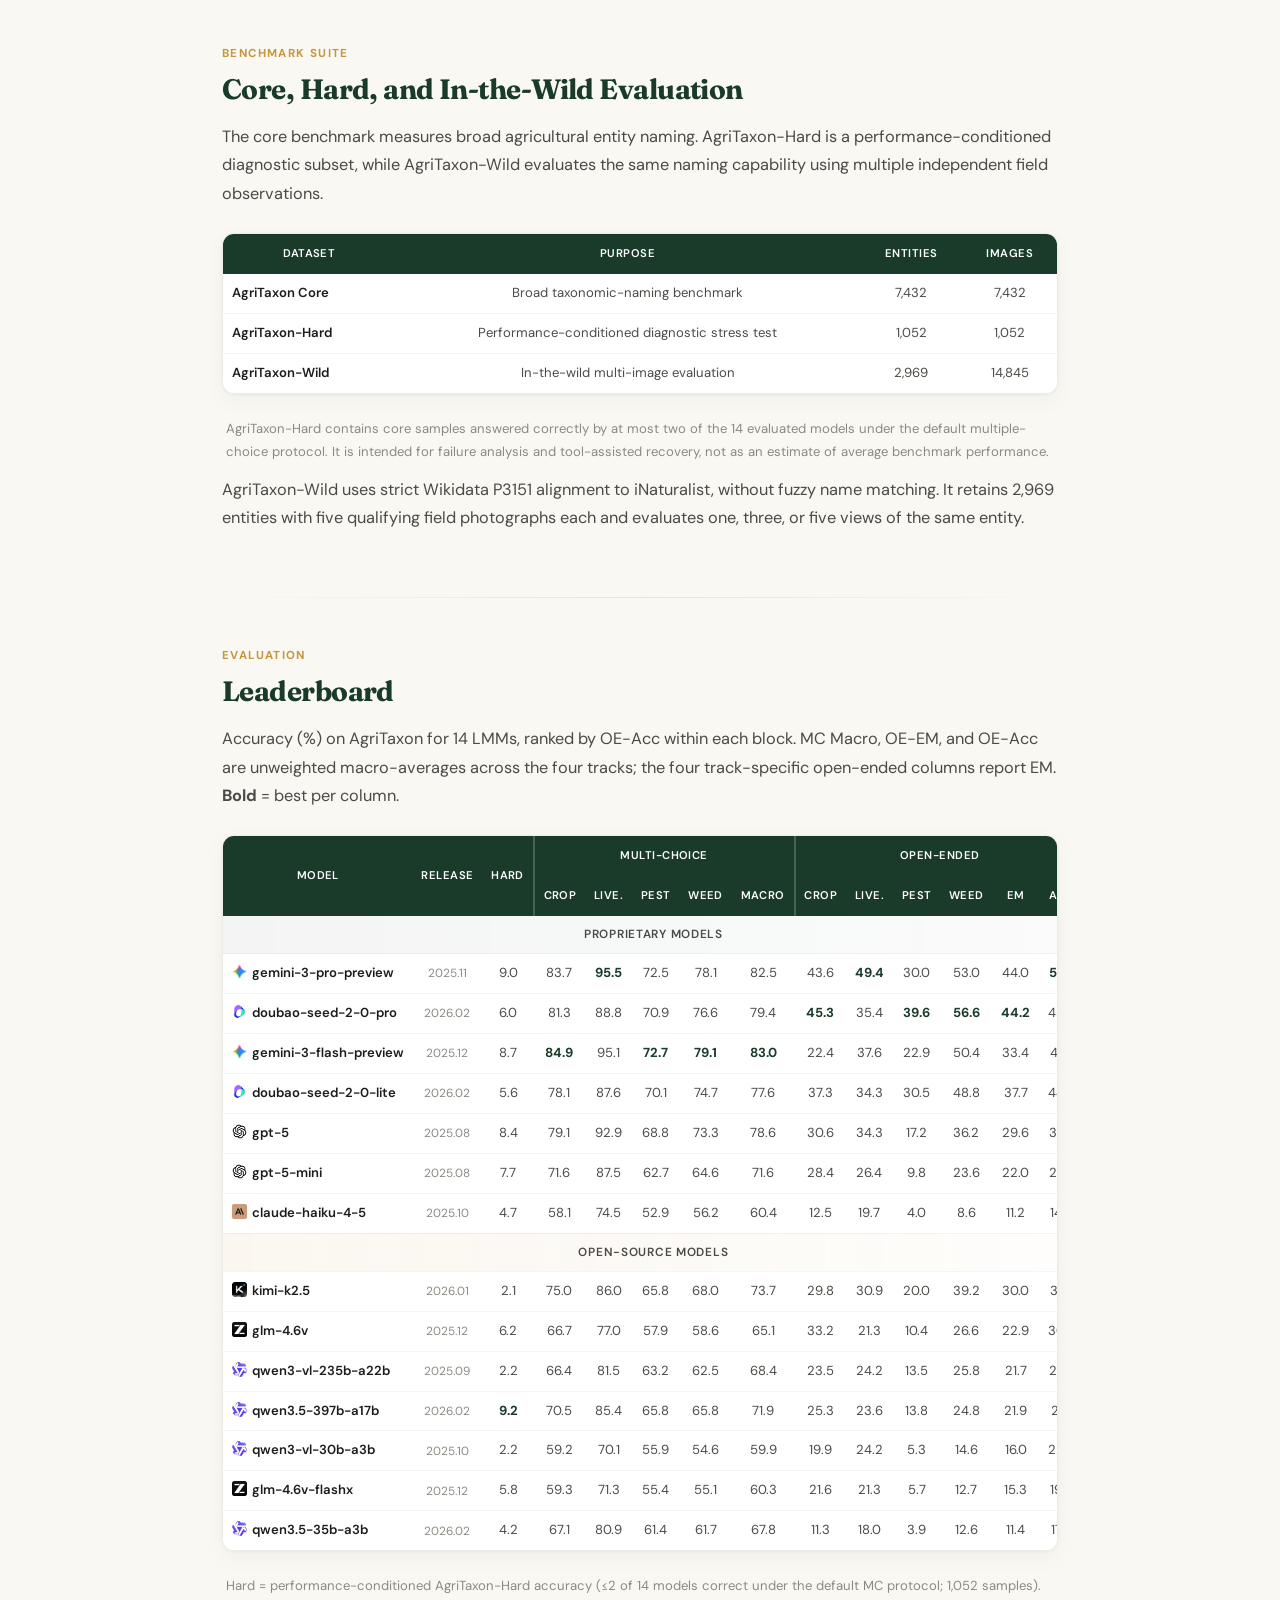
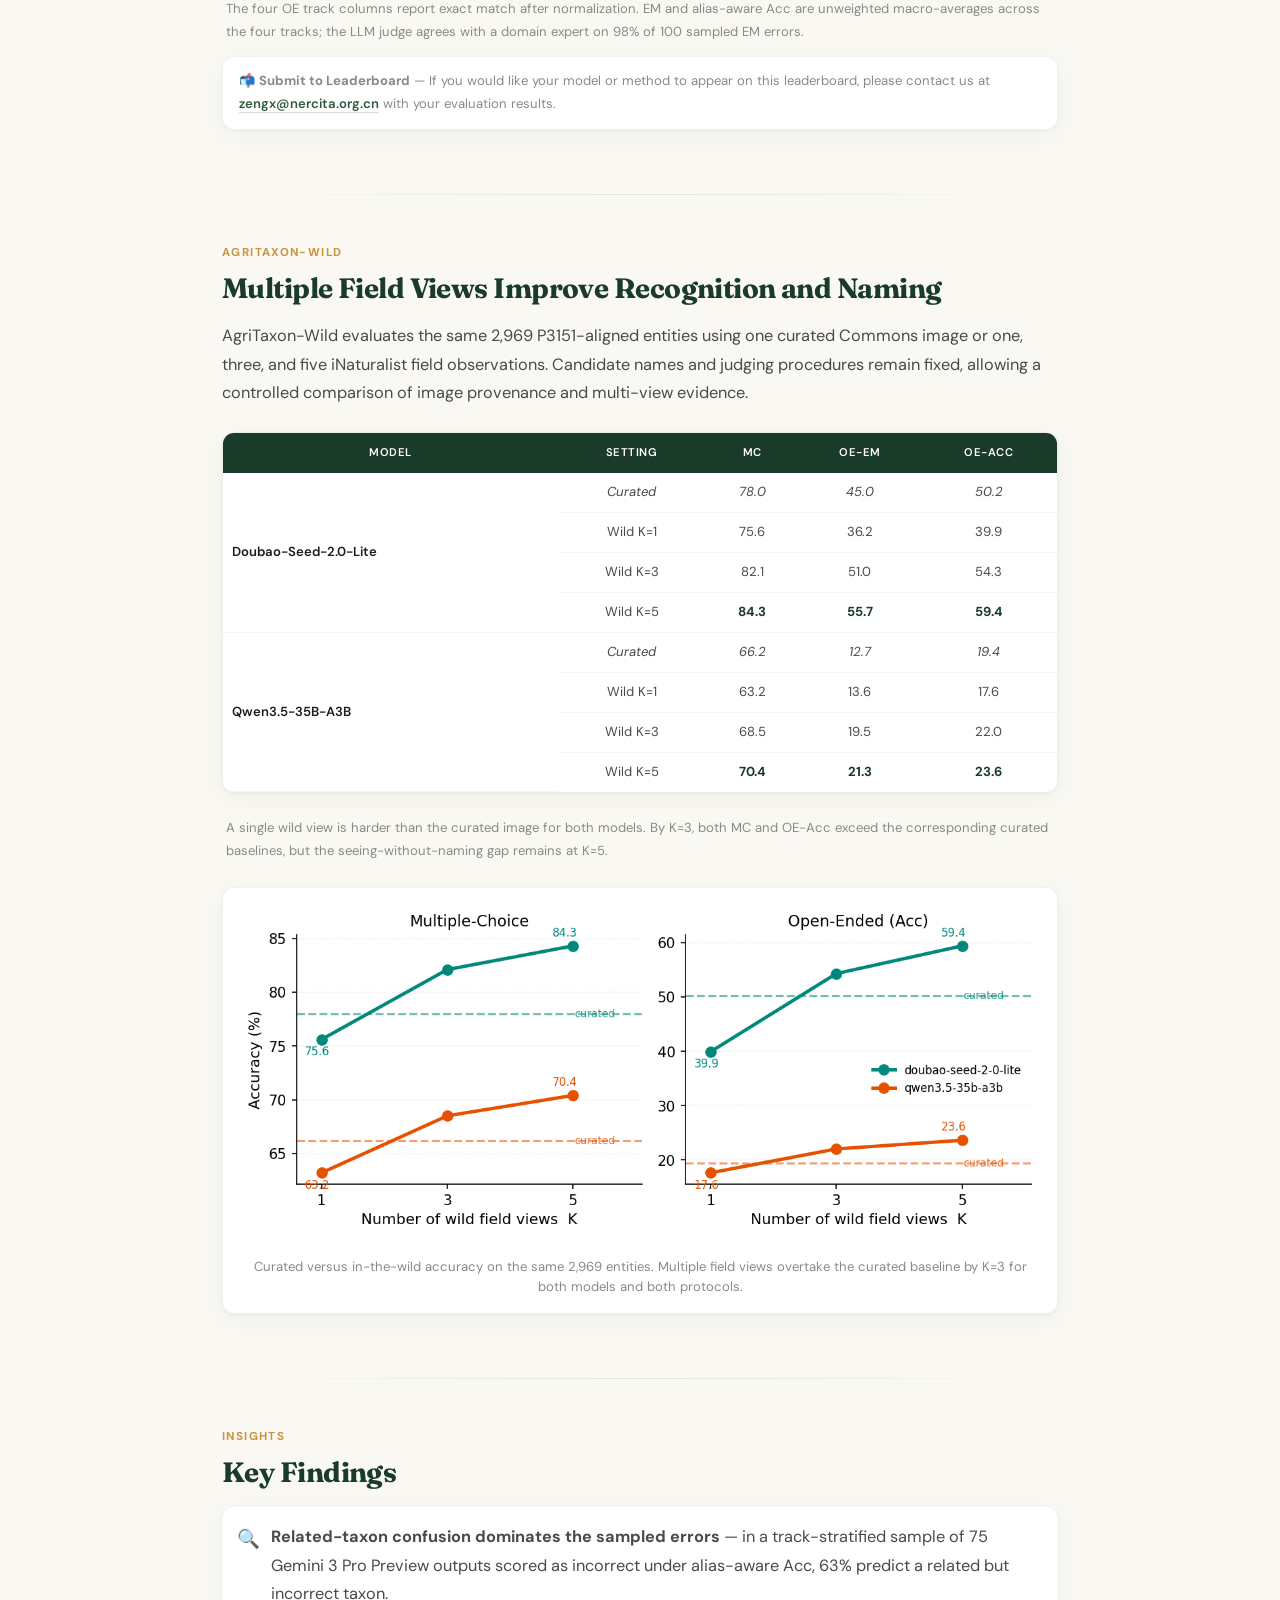
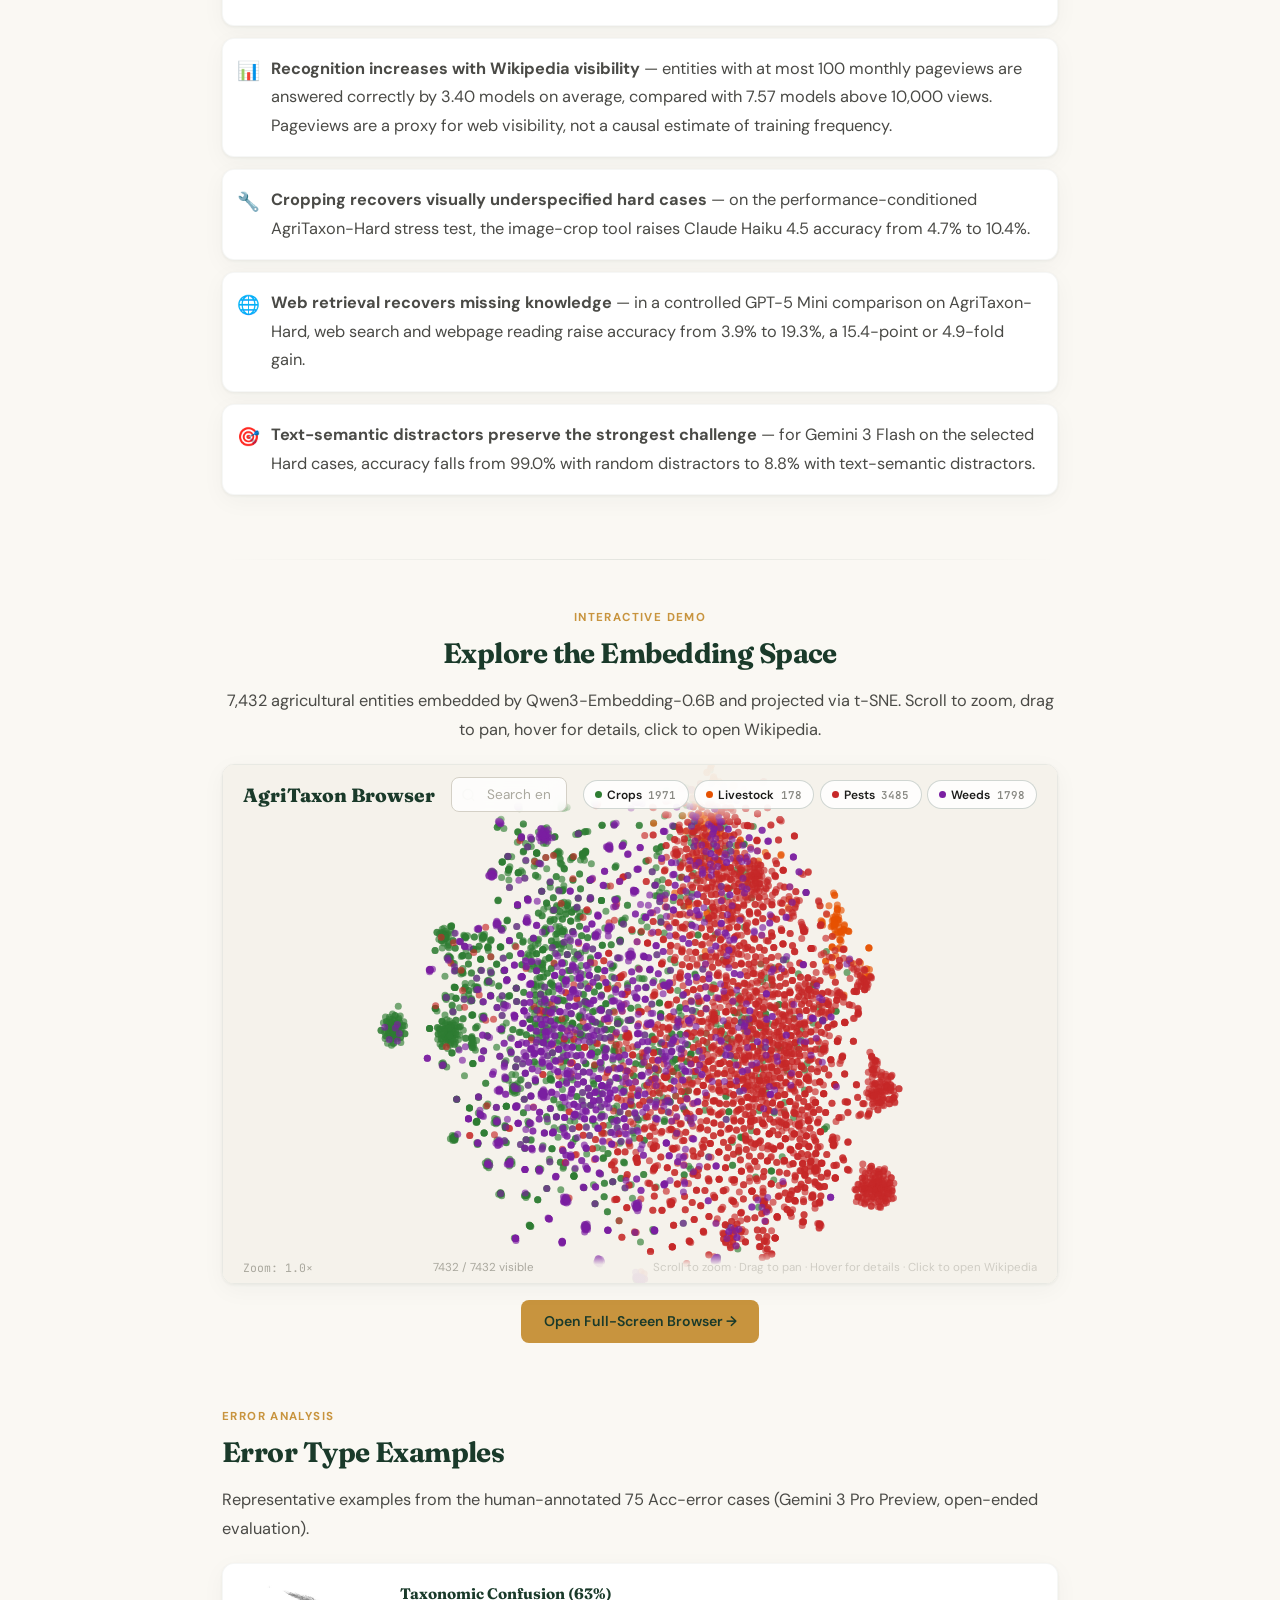
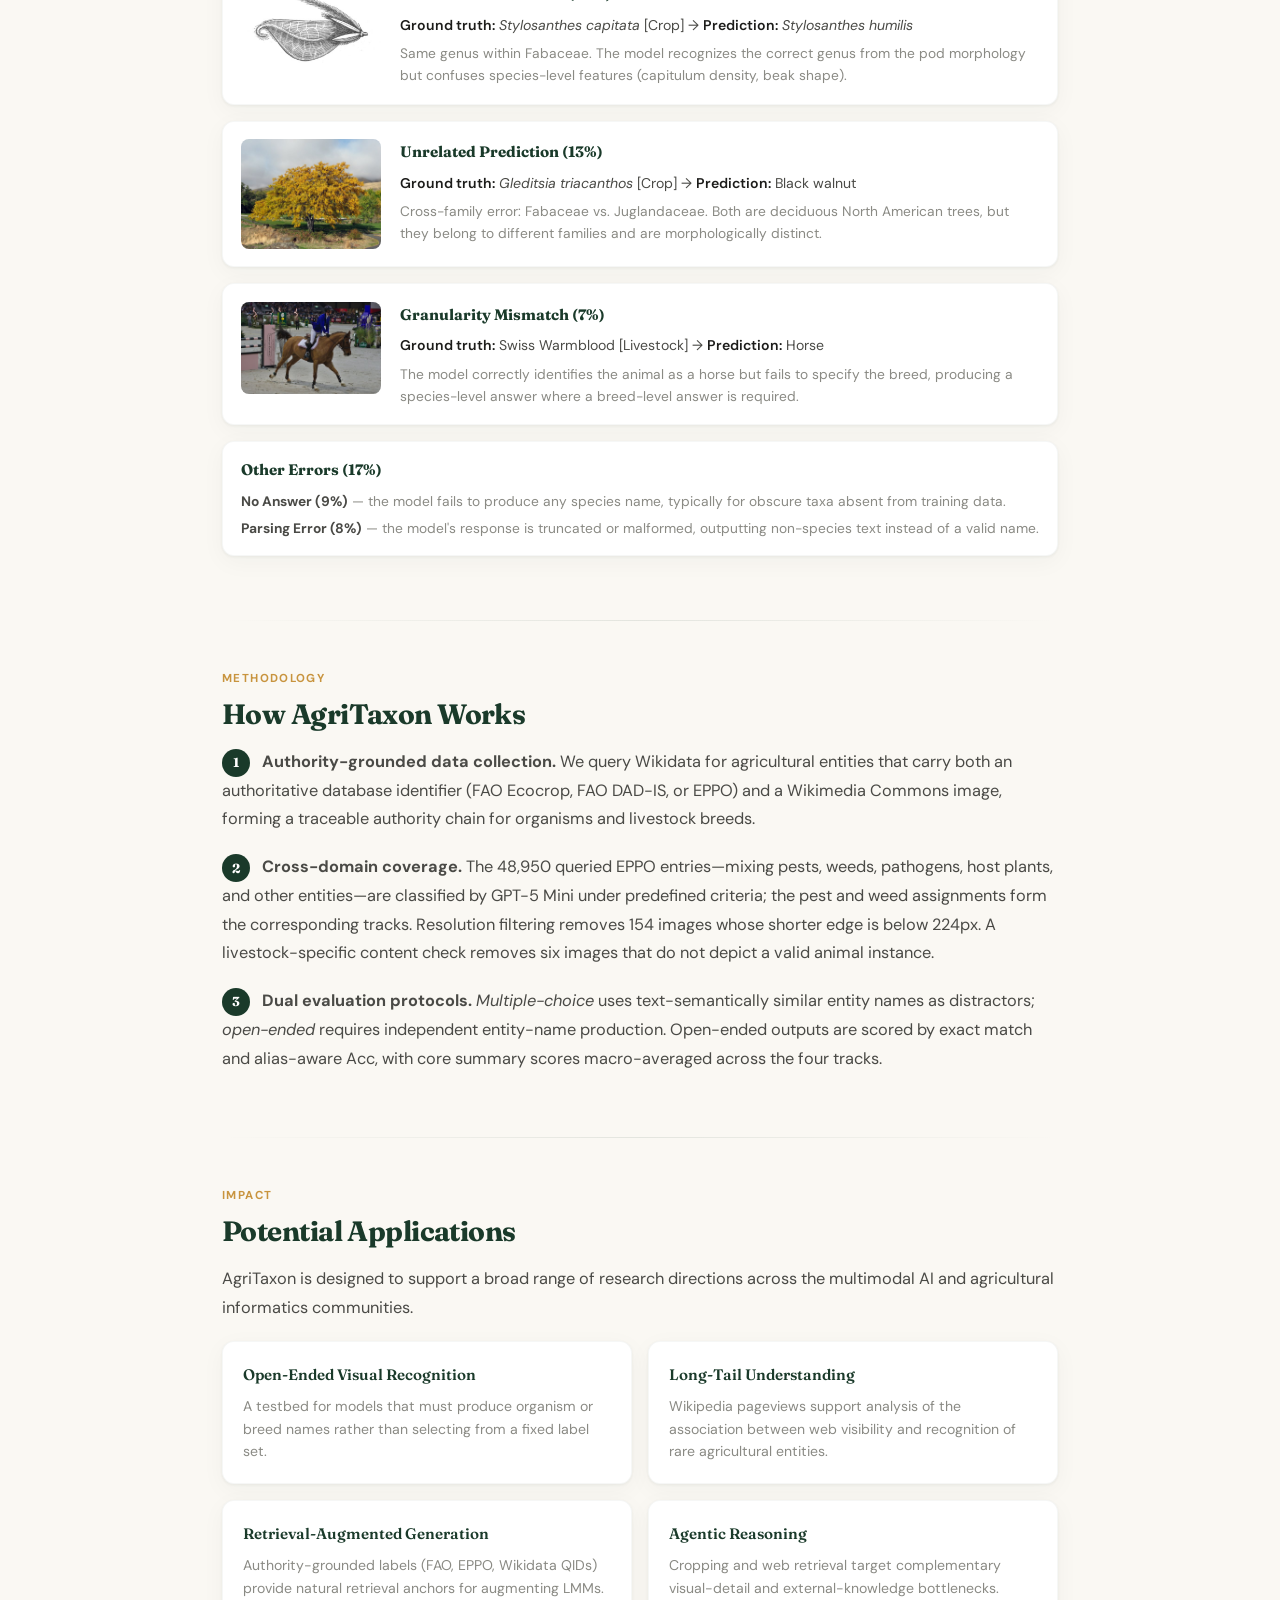
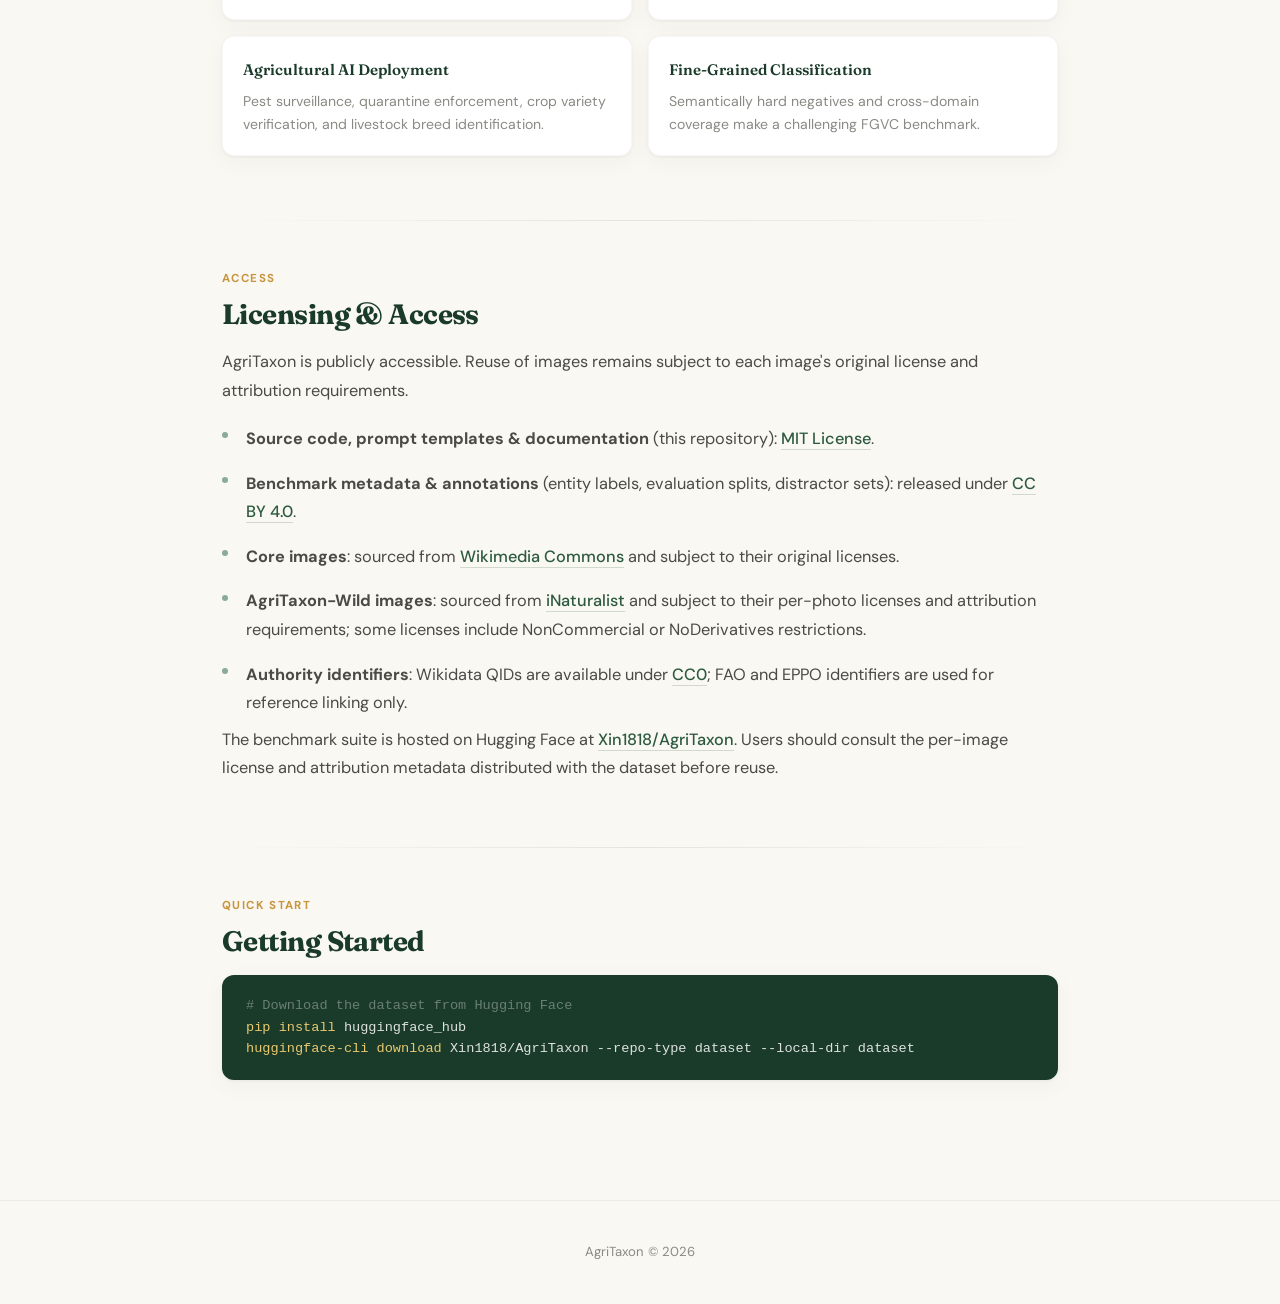
==== commit 0f97f559: "Update AgriTaxon paper title" ====
--- a/docs/index.html
+++ b/docs/index.html
@@ -3,8 +3,11 @@
 <head>
   <meta charset="UTF-8">
   <meta name="viewport" content="width=device-width, initial-scale=1.0">
-  <title>AgriTaxon – Diagnosing the Long-Tail Agricultural Knowledge Gap of Large Multimodal Models</title>
+  <title>AgriTaxon: Knowledge-grounded benchmarking of open-ended agricultural entity naming with large multimodal models</title>
   <meta name="description" content="AgriTaxon is a knowledge-grounded and AI-ready benchmark suite for open-ended naming of 7,432 agricultural entities, including organisms and livestock breeds.">
+  <meta name="citation_title" content="AgriTaxon: Knowledge-grounded benchmarking of open-ended agricultural entity naming with large multimodal models">
+  <meta property="og:title" content="AgriTaxon: Knowledge-grounded benchmarking of open-ended agricultural entity naming with large multimodal models">
+  <meta name="twitter:title" content="AgriTaxon: Knowledge-grounded benchmarking of open-ended agricultural entity naming with large multimodal models">
   <link rel="icon" href="data:image/svg+xml,<svg xmlns='http://www.w3.org/2000/svg' viewBox='0 0 100 100'><text y='.9em' font-size='90'>🌾</text></svg>">
   <link rel="preconnect" href="https://fonts.googleapis.com">
   <link rel="preconnect" href="https://fonts.gstatic.com" crossorigin>
@@ -988,7 +991,7 @@
   <div class="hero-inner">
     <div class="hero-badge">Benchmark Suite &middot; 7,432 Core Entities &middot; 4 Domains</div>
     <h1>AgriTaxon</h1>
-    <p class="subtitle">Diagnosing the Long-Tail Agricultural Knowledge Gap of Large Multimodal Models</p>
+    <p class="subtitle">Knowledge-grounded benchmarking of open-ended agricultural entity naming with large multimodal models</p>
     <p class="authors">Xin Zeng, Benfeng Xu, Qian Chen, Jialin Kuai, Wentao Zhang, Liguo Lang, Shancheng Fang, Huarui Wu</p>
     <p class="venue">Under Review</p>
     <div class="domain-badges">
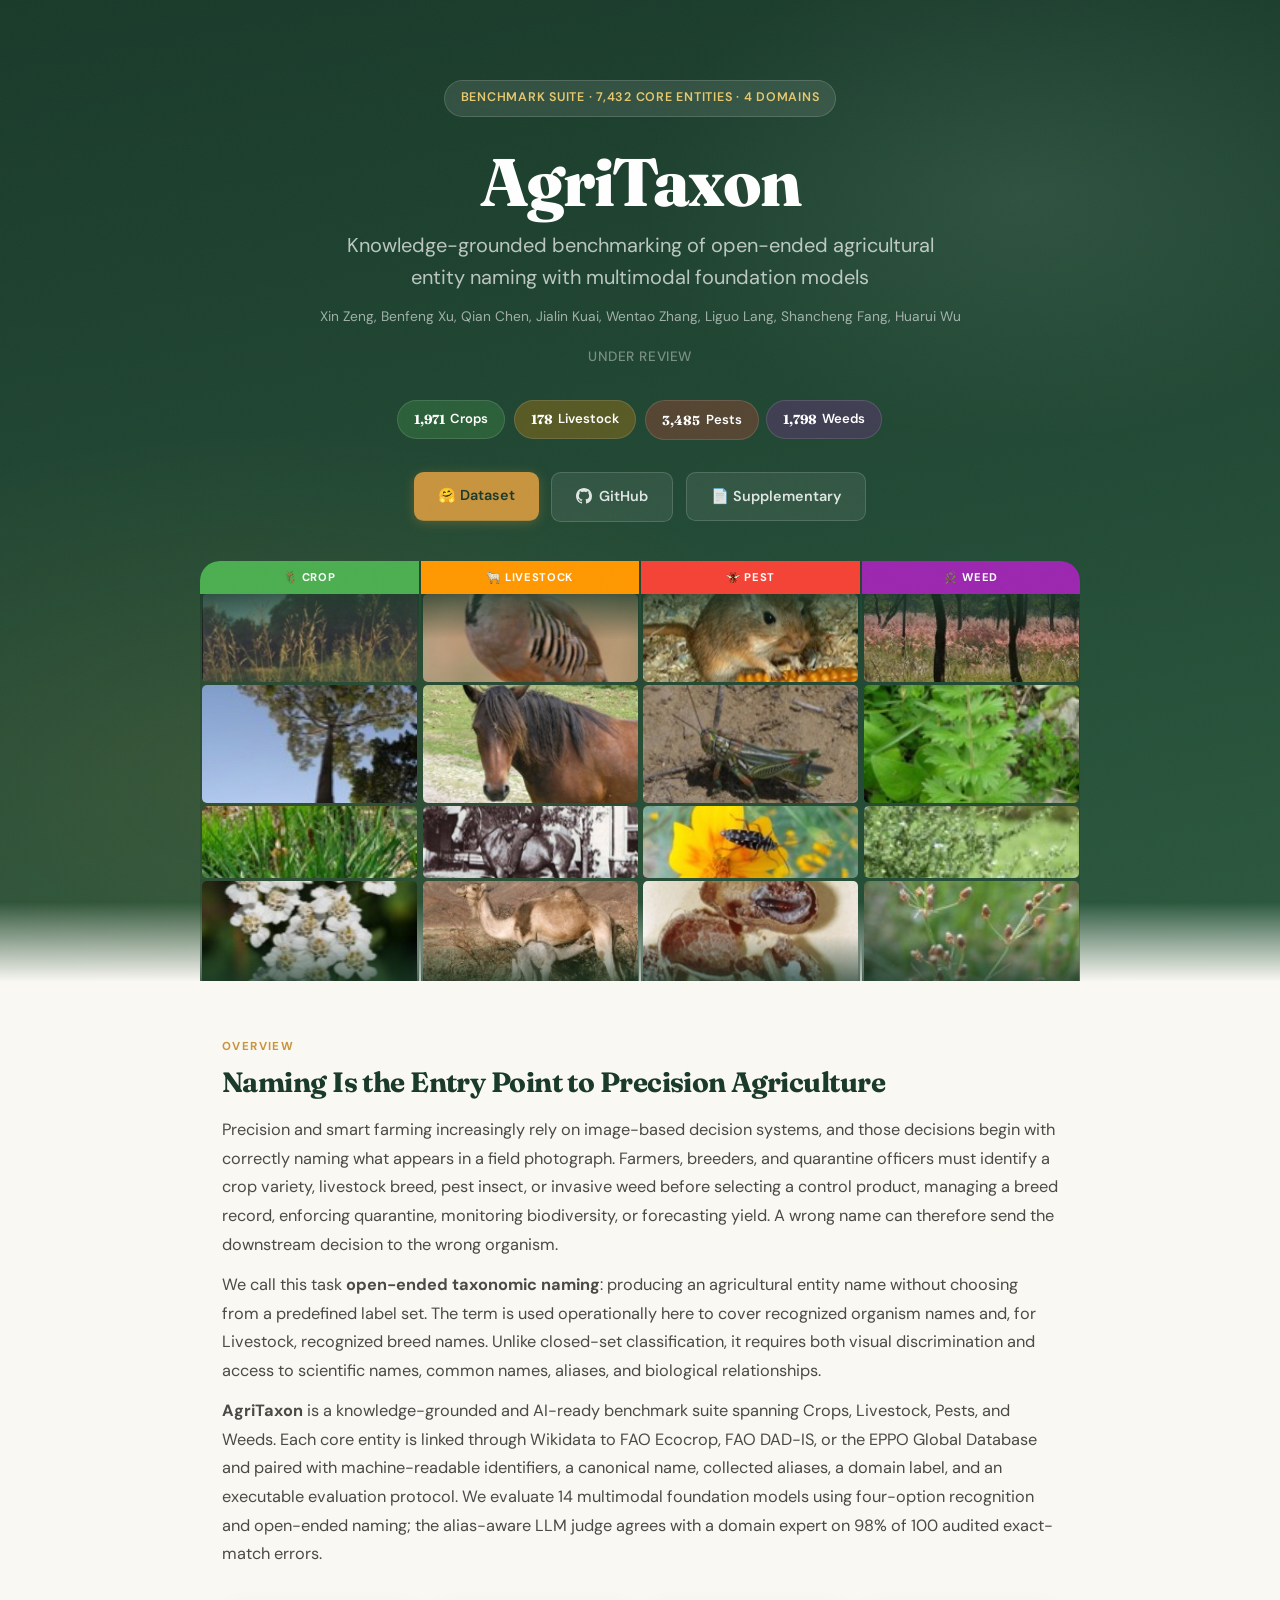
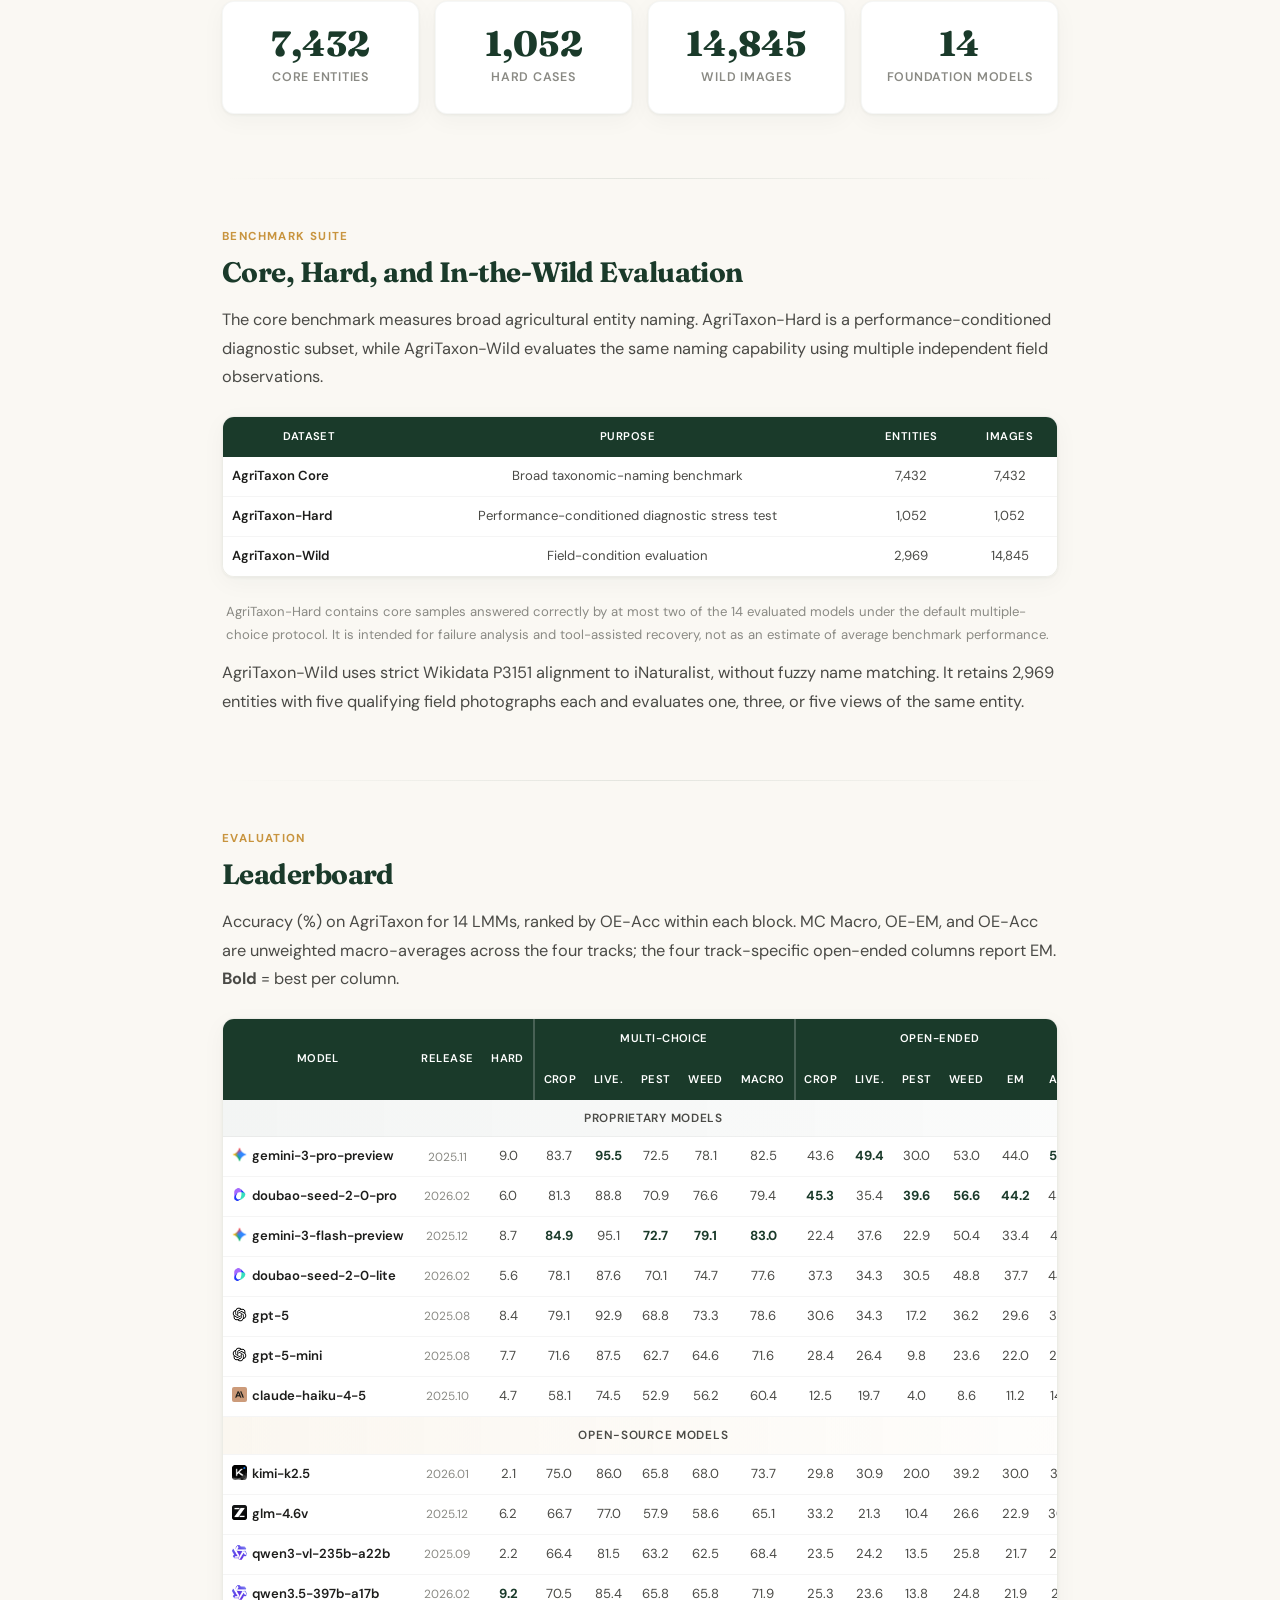
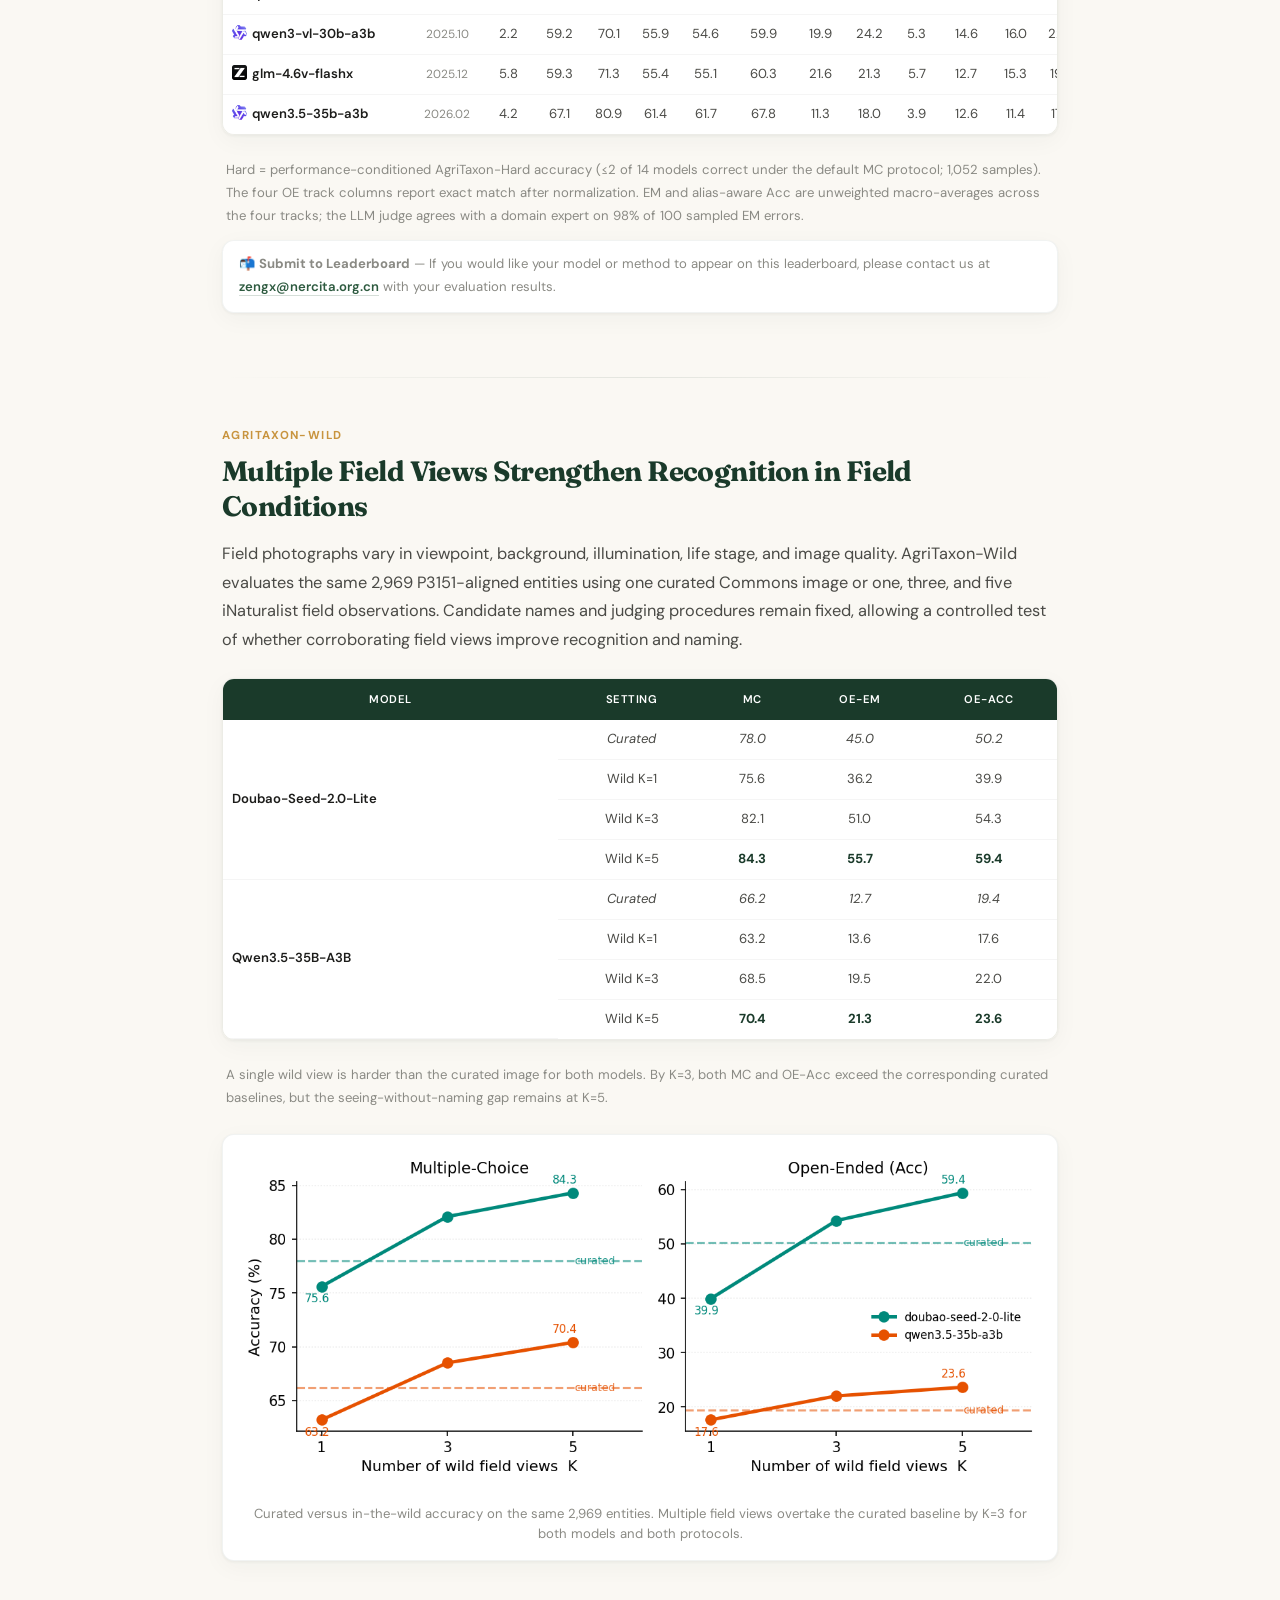
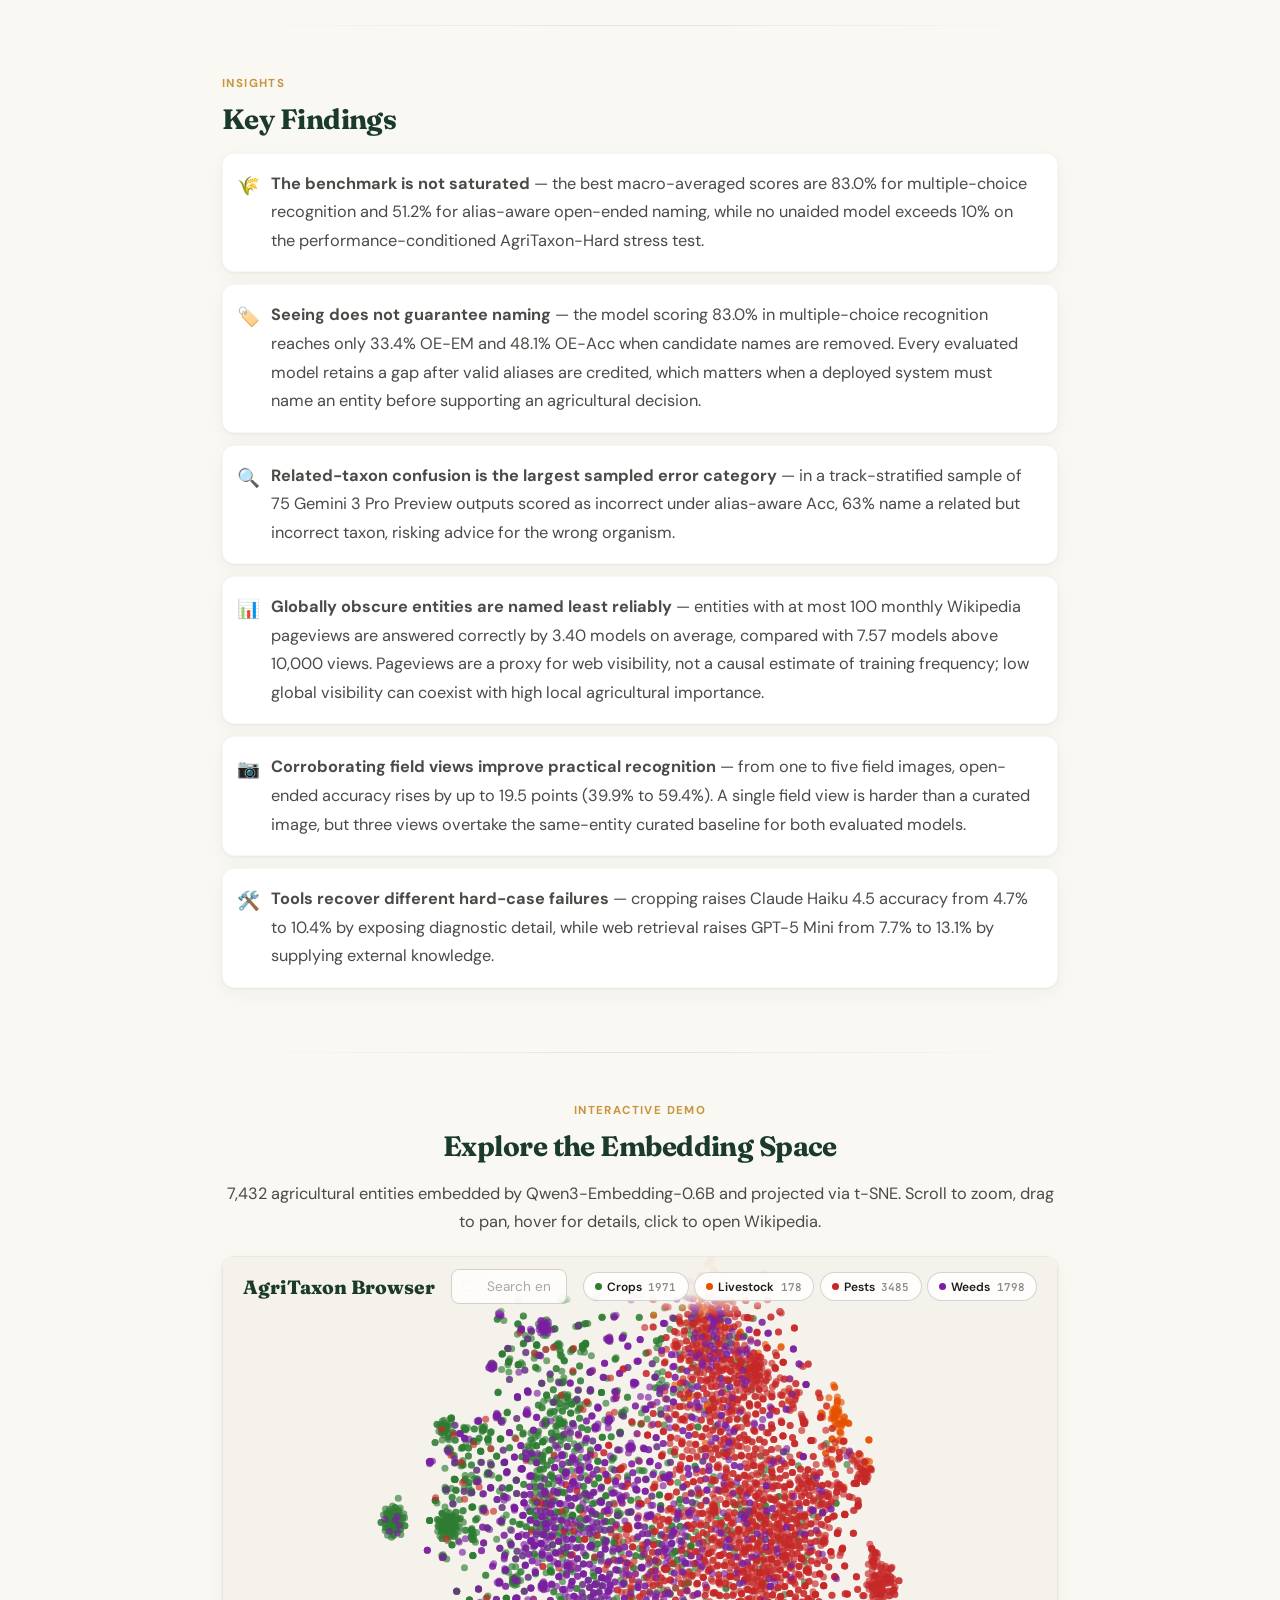
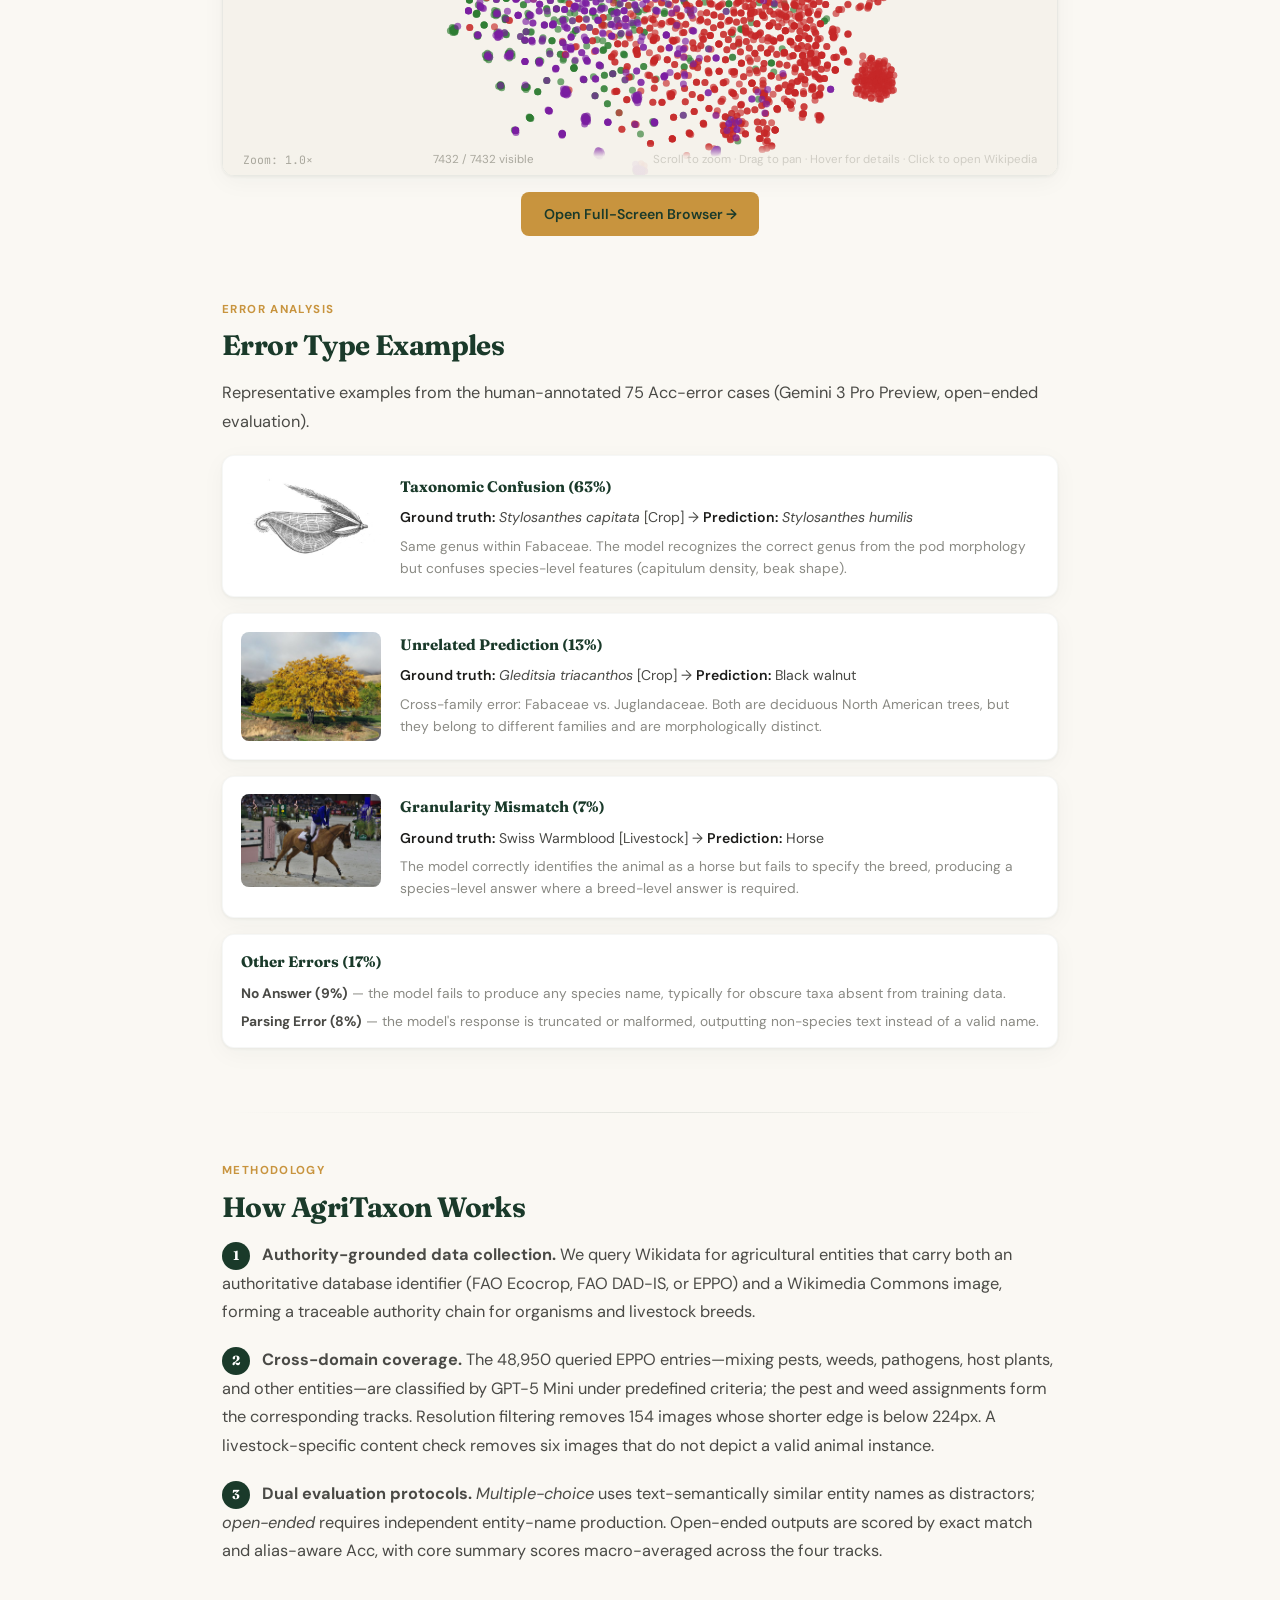
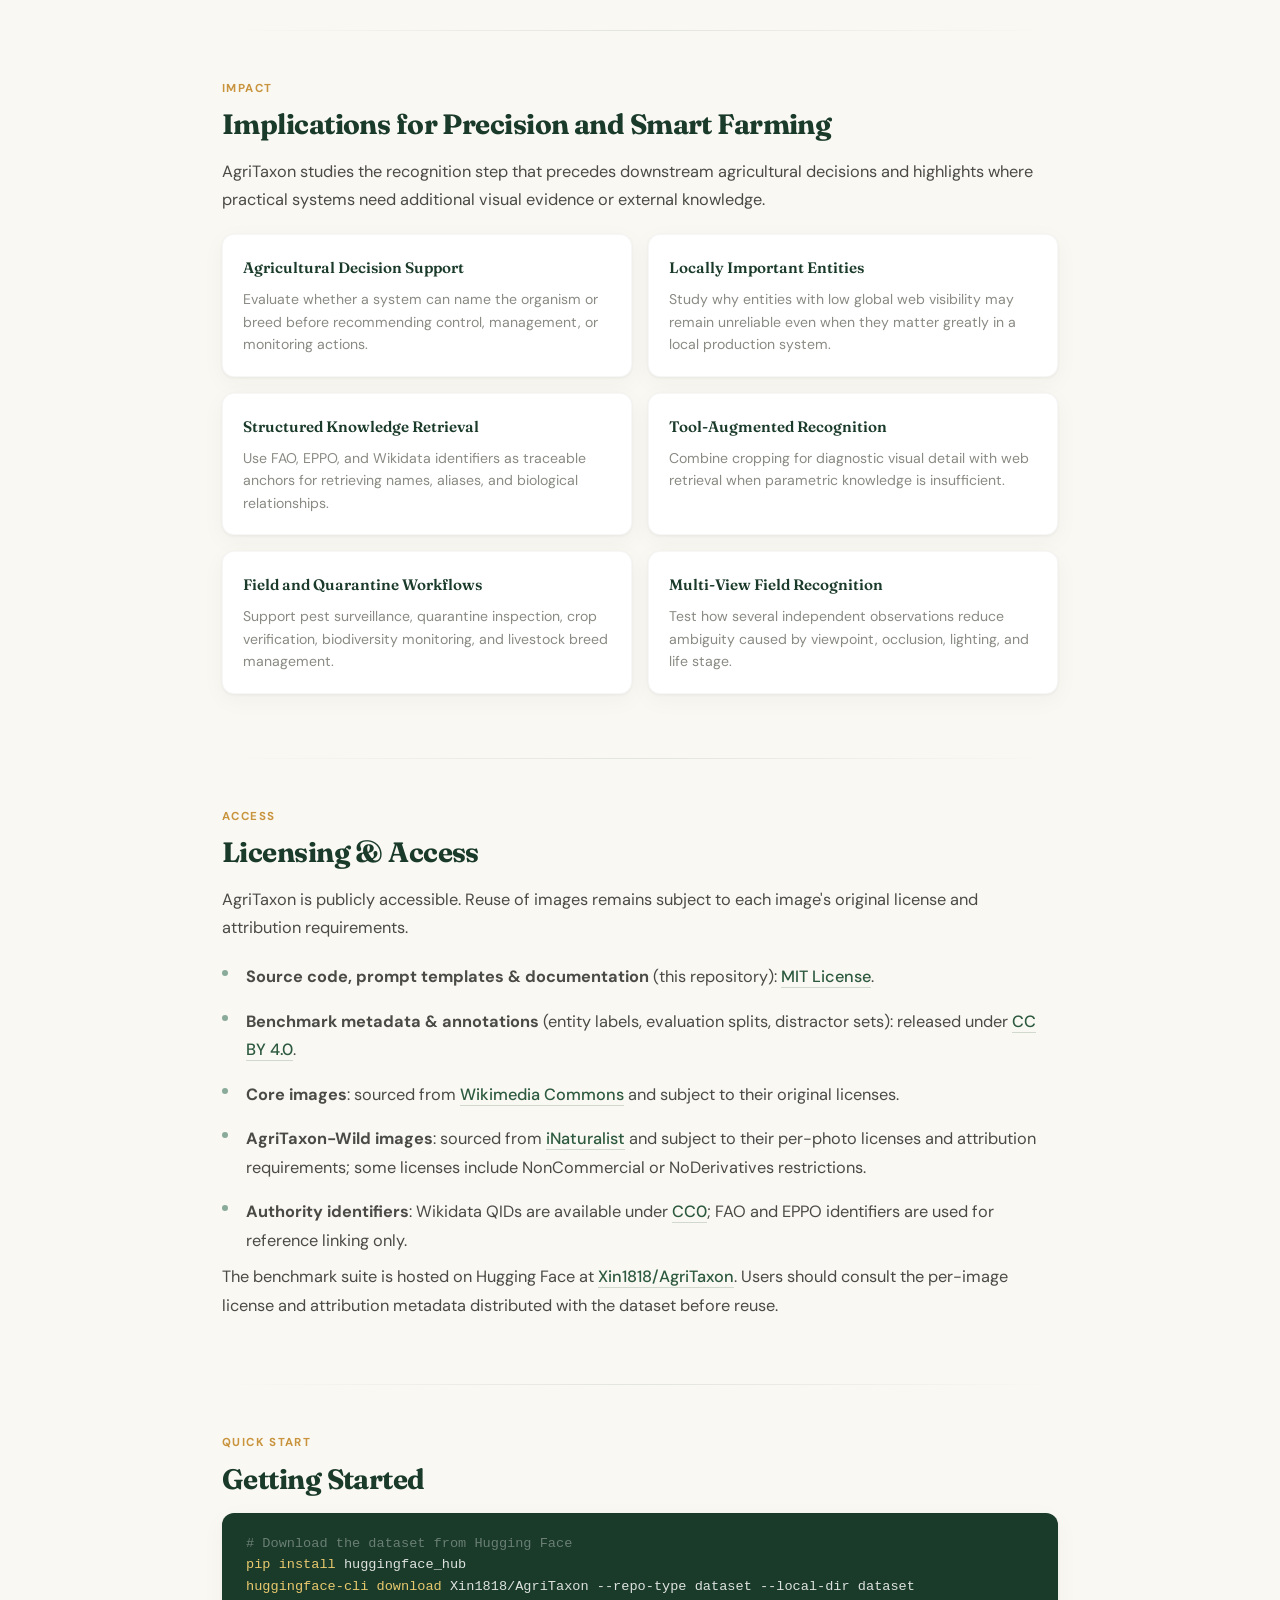
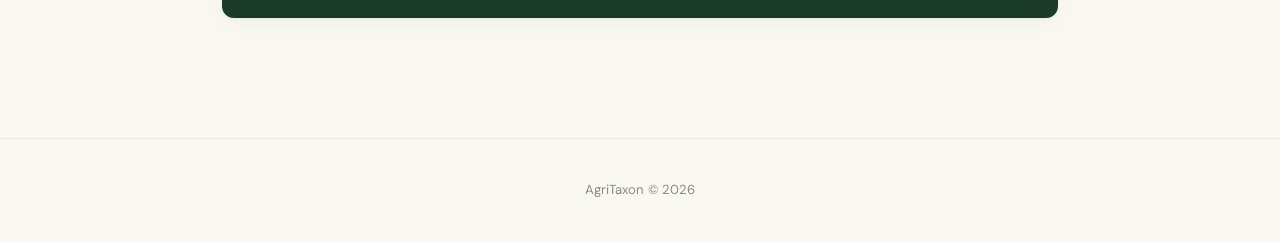
==== commit 4208900e: "Align project site with precision agriculture narrative" ====
--- a/docs/index.html
+++ b/docs/index.html
@@ -3,11 +3,11 @@
 <head>
   <meta charset="UTF-8">
   <meta name="viewport" content="width=device-width, initial-scale=1.0">
-  <title>AgriTaxon: Knowledge-grounded benchmarking of open-ended agricultural entity naming with large multimodal models</title>
-  <meta name="description" content="AgriTaxon is a knowledge-grounded and AI-ready benchmark suite for open-ended naming of 7,432 agricultural entities, including organisms and livestock breeds.">
-  <meta name="citation_title" content="AgriTaxon: Knowledge-grounded benchmarking of open-ended agricultural entity naming with large multimodal models">
-  <meta property="og:title" content="AgriTaxon: Knowledge-grounded benchmarking of open-ended agricultural entity naming with large multimodal models">
-  <meta name="twitter:title" content="AgriTaxon: Knowledge-grounded benchmarking of open-ended agricultural entity naming with large multimodal models">
+  <title>AgriTaxon: Knowledge-grounded benchmarking of open-ended agricultural entity naming with multimodal foundation models</title>
+  <meta name="description" content="AgriTaxon evaluates whether multimodal foundation models can name 7,432 agricultural entities without a predefined label set, a foundational capability for precision and smart farming.">
+  <meta name="citation_title" content="AgriTaxon: Knowledge-grounded benchmarking of open-ended agricultural entity naming with multimodal foundation models">
+  <meta property="og:title" content="AgriTaxon: Knowledge-grounded benchmarking of open-ended agricultural entity naming with multimodal foundation models">
+  <meta name="twitter:title" content="AgriTaxon: Knowledge-grounded benchmarking of open-ended agricultural entity naming with multimodal foundation models">
   <link rel="icon" href="data:image/svg+xml,<svg xmlns='http://www.w3.org/2000/svg' viewBox='0 0 100 100'><text y='.9em' font-size='90'>🌾</text></svg>">
   <link rel="preconnect" href="https://fonts.googleapis.com">
   <link rel="preconnect" href="https://fonts.gstatic.com" crossorigin>
@@ -991,7 +991,7 @@
   <div class="hero-inner">
     <div class="hero-badge">Benchmark Suite &middot; 7,432 Core Entities &middot; 4 Domains</div>
     <h1>AgriTaxon</h1>
-    <p class="subtitle">Knowledge-grounded benchmarking of open-ended agricultural entity naming with large multimodal models</p>
+    <p class="subtitle">Knowledge-grounded benchmarking of open-ended agricultural entity naming with multimodal foundation models</p>
     <p class="authors">Xin Zeng, Benfeng Xu, Qian Chen, Jialin Kuai, Wentao Zhang, Liguo Lang, Shancheng Fang, Huarui Wu</p>
     <p class="venue">Under Review</p>
     <div class="domain-badges">
@@ -1017,14 +1017,15 @@
   <!-- Overview -->
   <section class="reveal">
     <div class="section-label">Overview</div>
-    <h2>Open-Ended Taxonomic Naming for Agricultural AI</h2>
+    <h2>Naming Is the Entry Point to Precision Agriculture</h2>
     <p>
-      <strong>Open-ended taxonomic naming</strong> is a foundational capability for intelligent agricultural decision-making. It requires a model to generate a standardized name for an organism or breed in an image without relying on a predefined label set.
-      Most agricultural vision benchmarks instead assume a fixed label set, leaving unclear whether Large Multimodal Models (LMMs) can independently produce the correct name.
+      Precision and smart farming increasingly rely on image-based decision systems, and those decisions begin with correctly naming what appears in a field photograph. Farmers, breeders, and quarantine officers must identify a crop variety, livestock breed, pest insect, or invasive weed before selecting a control product, managing a breed record, enforcing quarantine, monitoring biodiversity, or forecasting yield. A wrong name can therefore send the downstream decision to the wrong organism.
     </p>
     <p>
-      <strong>AgriTaxon</strong> is a knowledge-grounded and AI-ready benchmark suite spanning Crops, Livestock, Pests, and Weeds. Each core entity is linked through Wikidata to FAO Ecocrop, FAO DAD-IS, or the EPPO Global Database and is paired with machine-readable identifiers, a canonical name, collected aliases, a domain label, and an executable evaluation protocol.
-      We evaluate 14 LMMs using four-option recognition and open-ended naming. Alias validation by GPT-5 Mini agrees with a domain expert on 98% of 100 sampled exact-match errors.
+      We call this task <strong>open-ended taxonomic naming</strong>: producing an agricultural entity name without choosing from a predefined label set. The term is used operationally here to cover recognized organism names and, for Livestock, recognized breed names. Unlike closed-set classification, it requires both visual discrimination and access to scientific names, common names, aliases, and biological relationships.
+    </p>
+    <p>
+      <strong>AgriTaxon</strong> is a knowledge-grounded and AI-ready benchmark suite spanning Crops, Livestock, Pests, and Weeds. Each core entity is linked through Wikidata to FAO Ecocrop, FAO DAD-IS, or the EPPO Global Database and paired with machine-readable identifiers, a canonical name, collected aliases, a domain label, and an executable evaluation protocol. We evaluate 14 multimodal foundation models using four-option recognition and open-ended naming; the alias-aware LLM judge agrees with a domain expert on 98% of 100 audited exact-match errors.
     </p>
     <div class="stats">
       <div class="stat-card">
@@ -1041,7 +1042,7 @@
       </div>
       <div class="stat-card">
         <div class="number">14</div>
-        <div class="label">LMMs Evaluated</div>
+        <div class="label">Foundation Models</div>
       </div>
     </div>
   </section>
@@ -1063,7 +1064,7 @@
         <tbody>
           <tr><td class="model-name">AgriTaxon Core</td><td>Broad taxonomic-naming benchmark</td><td>7,432</td><td>7,432</td></tr>
           <tr><td class="model-name">AgriTaxon-Hard</td><td>Performance-conditioned diagnostic stress test</td><td>1,052</td><td>1,052</td></tr>
-          <tr><td class="model-name">AgriTaxon-Wild</td><td>In-the-wild multi-image evaluation</td><td>2,969</td><td>14,845</td></tr>
+          <tr><td class="model-name">AgriTaxon-Wild</td><td>Field-condition evaluation</td><td>2,969</td><td>14,845</td></tr>
         </tbody>
       </table>
     </div>
@@ -1225,9 +1226,9 @@
   <!-- AgriTaxon-Wild -->
   <section class="reveal">
     <div class="section-label">AgriTaxon-Wild</div>
-    <h2>Multiple Field Views Improve Recognition and Naming</h2>
+    <h2>Multiple Field Views Strengthen Recognition in Field Conditions</h2>
     <p>
-      AgriTaxon-Wild evaluates the same 2,969 P3151-aligned entities using one curated Commons image or one, three, and five iNaturalist field observations. Candidate names and judging procedures remain fixed, allowing a controlled comparison of image provenance and multi-view evidence.
+      Field photographs vary in viewpoint, background, illumination, life stage, and image quality. AgriTaxon-Wild evaluates the same 2,969 P3151-aligned entities using one curated Commons image or one, three, and five iNaturalist field observations. Candidate names and judging procedures remain fixed, allowing a controlled test of whether corroborating field views improve recognition and naming.
     </p>
     <div class="table-wrapper">
       <table>
@@ -1262,11 +1263,12 @@
     <div class="section-label">Insights</div>
     <h2>Key Findings</h2>
     <ul class="insights">
-      <li data-icon="🔍"><strong>Related-taxon confusion dominates the sampled errors</strong> &mdash; in a track-stratified sample of 75 Gemini 3 Pro Preview outputs scored as incorrect under alias-aware Acc, 63% predict a related but incorrect taxon.</li>
-      <li data-icon="📊"><strong>Recognition increases with Wikipedia visibility</strong> &mdash; entities with at most 100 monthly pageviews are answered correctly by 3.40 models on average, compared with 7.57 models above 10,000 views. Pageviews are a proxy for web visibility, not a causal estimate of training frequency.</li>
-      <li data-icon="🔧"><strong>Cropping recovers visually underspecified hard cases</strong> &mdash; on the performance-conditioned AgriTaxon-Hard stress test, the image-crop tool raises Claude Haiku 4.5 accuracy from 4.7% to 10.4%.</li>
-      <li data-icon="🌐"><strong>Web retrieval recovers missing knowledge</strong> &mdash; in a controlled GPT-5 Mini comparison on AgriTaxon-Hard, web search and webpage reading raise accuracy from 3.9% to 19.3%, a 15.4-point or 4.9-fold gain.</li>
-      <li data-icon="🎯"><strong>Text-semantic distractors preserve the strongest challenge</strong> &mdash; for Gemini 3 Flash on the selected Hard cases, accuracy falls from 99.0% with random distractors to 8.8% with text-semantic distractors.</li>
+      <li data-icon="🌾"><strong>The benchmark is not saturated</strong> &mdash; the best macro-averaged scores are 83.0% for multiple-choice recognition and 51.2% for alias-aware open-ended naming, while no unaided model exceeds 10% on the performance-conditioned AgriTaxon-Hard stress test.</li>
+      <li data-icon="🏷️"><strong>Seeing does not guarantee naming</strong> &mdash; the model scoring 83.0% in multiple-choice recognition reaches only 33.4% OE-EM and 48.1% OE-Acc when candidate names are removed. Every evaluated model retains a gap after valid aliases are credited, which matters when a deployed system must name an entity before supporting an agricultural decision.</li>
+      <li data-icon="🔍"><strong>Related-taxon confusion is the largest sampled error category</strong> &mdash; in a track-stratified sample of 75 Gemini 3 Pro Preview outputs scored as incorrect under alias-aware Acc, 63% name a related but incorrect taxon, risking advice for the wrong organism.</li>
+      <li data-icon="📊"><strong>Globally obscure entities are named least reliably</strong> &mdash; entities with at most 100 monthly Wikipedia pageviews are answered correctly by 3.40 models on average, compared with 7.57 models above 10,000 views. Pageviews are a proxy for web visibility, not a causal estimate of training frequency; low global visibility can coexist with high local agricultural importance.</li>
+      <li data-icon="📷"><strong>Corroborating field views improve practical recognition</strong> &mdash; from one to five field images, open-ended accuracy rises by up to 19.5 points (39.9% to 59.4%). A single field view is harder than a curated image, but three views overtake the same-entity curated baseline for both evaluated models.</li>
+      <li data-icon="🛠️"><strong>Tools recover different hard-case failures</strong> &mdash; cropping raises Claude Haiku 4.5 accuracy from 4.7% to 10.4% by exposing diagnostic detail, while web retrieval raises GPT-5 Mini from 7.7% to 13.1% by supplying external knowledge.</li>
     </ul>
   </section>
 
@@ -1364,32 +1366,32 @@
   <!-- Applications -->
   <section class="reveal">
     <div class="section-label">Impact</div>
-    <h2>Potential Applications</h2>
-    <p>AgriTaxon is designed to support a broad range of research directions across the multimodal AI and agricultural informatics communities.</p>
+    <h2>Implications for Precision and Smart Farming</h2>
+    <p>AgriTaxon studies the recognition step that precedes downstream agricultural decisions and highlights where practical systems need additional visual evidence or external knowledge.</p>
     <div class="applications">
       <div class="app-card">
-        <h4>Open-Ended Visual Recognition</h4>
-        <p>A testbed for models that must produce organism or breed names rather than selecting from a fixed label set.</p>
+        <h4>Agricultural Decision Support</h4>
+        <p>Evaluate whether a system can name the organism or breed before recommending control, management, or monitoring actions.</p>
       </div>
       <div class="app-card">
-        <h4>Long-Tail Understanding</h4>
-        <p>Wikipedia pageviews support analysis of the association between web visibility and recognition of rare agricultural entities.</p>
+        <h4>Locally Important Entities</h4>
+        <p>Study why entities with low global web visibility may remain unreliable even when they matter greatly in a local production system.</p>
       </div>
       <div class="app-card">
-        <h4>Retrieval-Augmented Generation</h4>
-        <p>Authority-grounded labels (FAO, EPPO, Wikidata QIDs) provide natural retrieval anchors for augmenting LMMs.</p>
+        <h4>Structured Knowledge Retrieval</h4>
+        <p>Use FAO, EPPO, and Wikidata identifiers as traceable anchors for retrieving names, aliases, and biological relationships.</p>
       </div>
       <div class="app-card">
-        <h4>Agentic Reasoning</h4>
-        <p>Cropping and web retrieval target complementary visual-detail and external-knowledge bottlenecks.</p>
+        <h4>Tool-Augmented Recognition</h4>
+        <p>Combine cropping for diagnostic visual detail with web retrieval when parametric knowledge is insufficient.</p>
       </div>
       <div class="app-card">
-        <h4>Agricultural AI Deployment</h4>
-        <p>Pest surveillance, quarantine enforcement, crop variety verification, and livestock breed identification.</p>
+        <h4>Field and Quarantine Workflows</h4>
+        <p>Support pest surveillance, quarantine inspection, crop verification, biodiversity monitoring, and livestock breed management.</p>
       </div>
       <div class="app-card">
-        <h4>Fine-Grained Classification</h4>
-        <p>Semantically hard negatives and cross-domain coverage make a challenging FGVC benchmark.</p>
+        <h4>Multi-View Field Recognition</h4>
+        <p>Test how several independent observations reduce ambiguity caused by viewpoint, occlusion, lighting, and life stage.</p>
       </div>
     </div>
   </section>
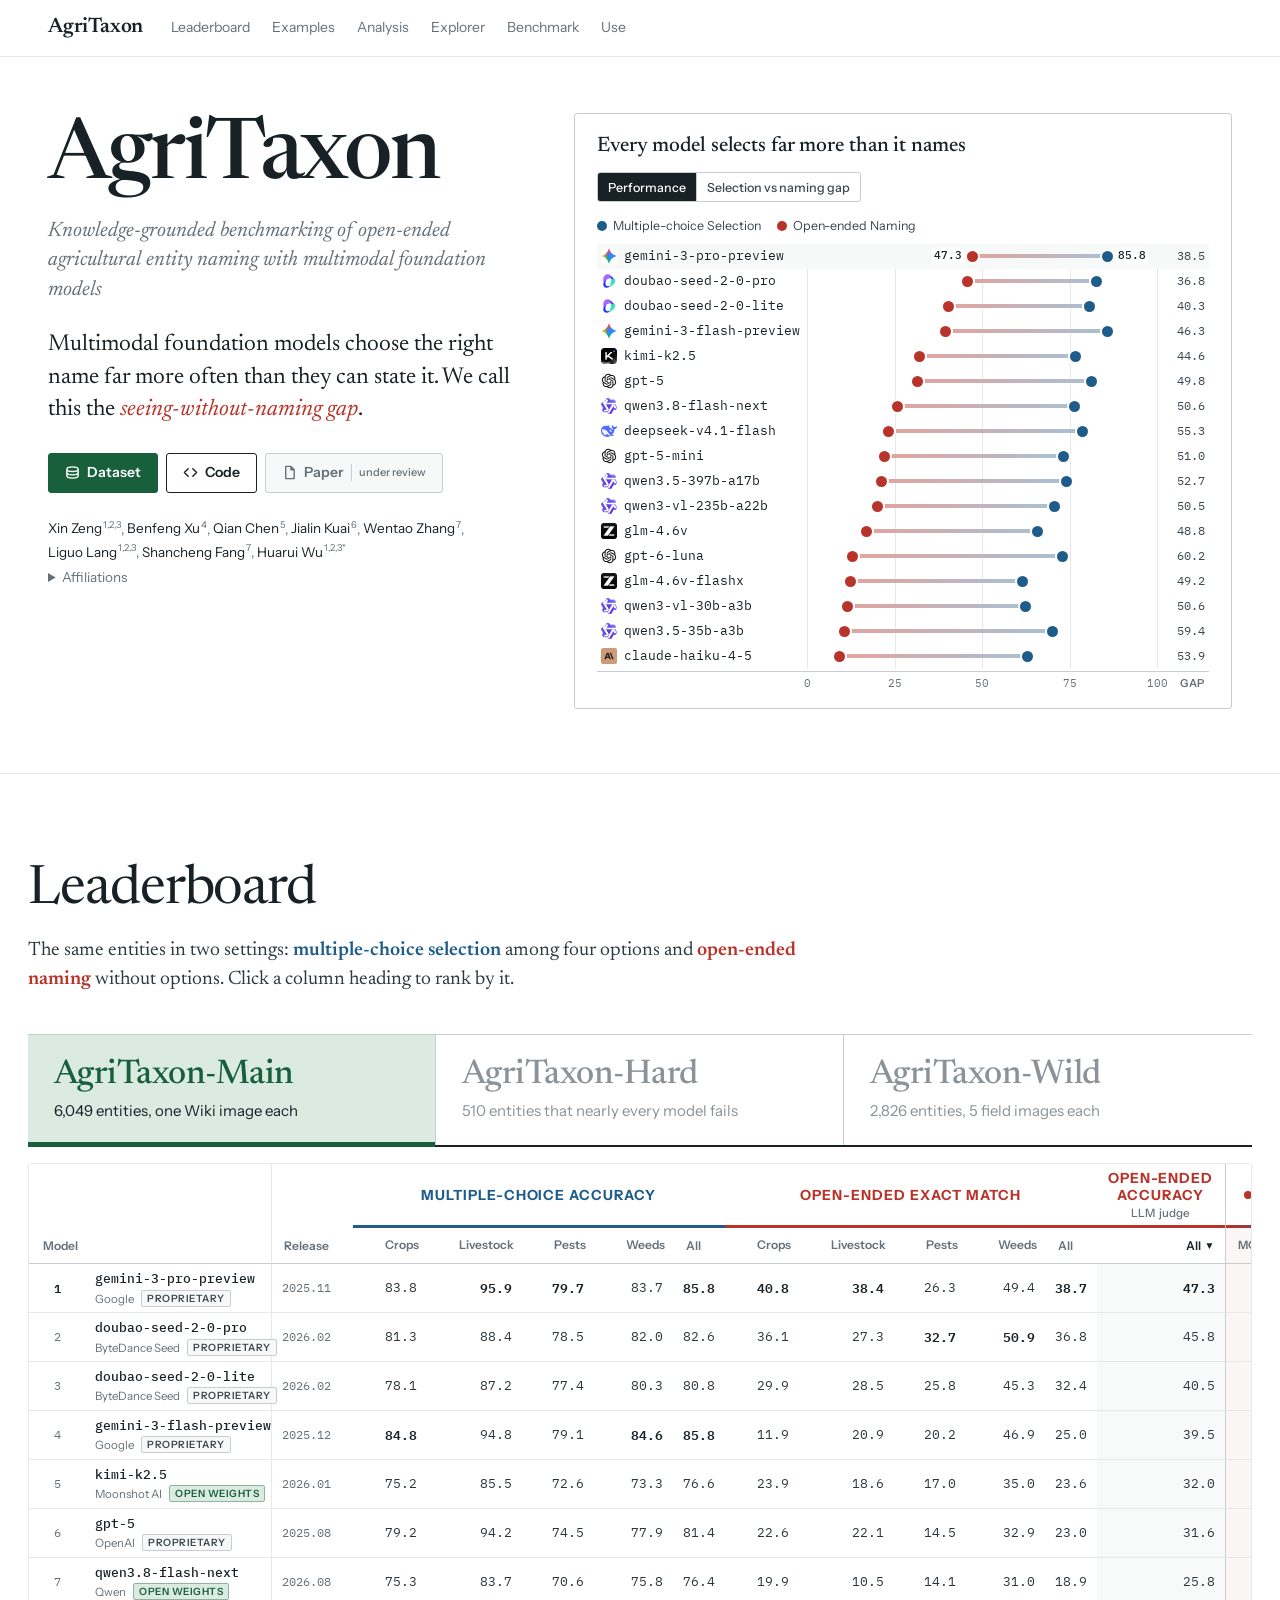
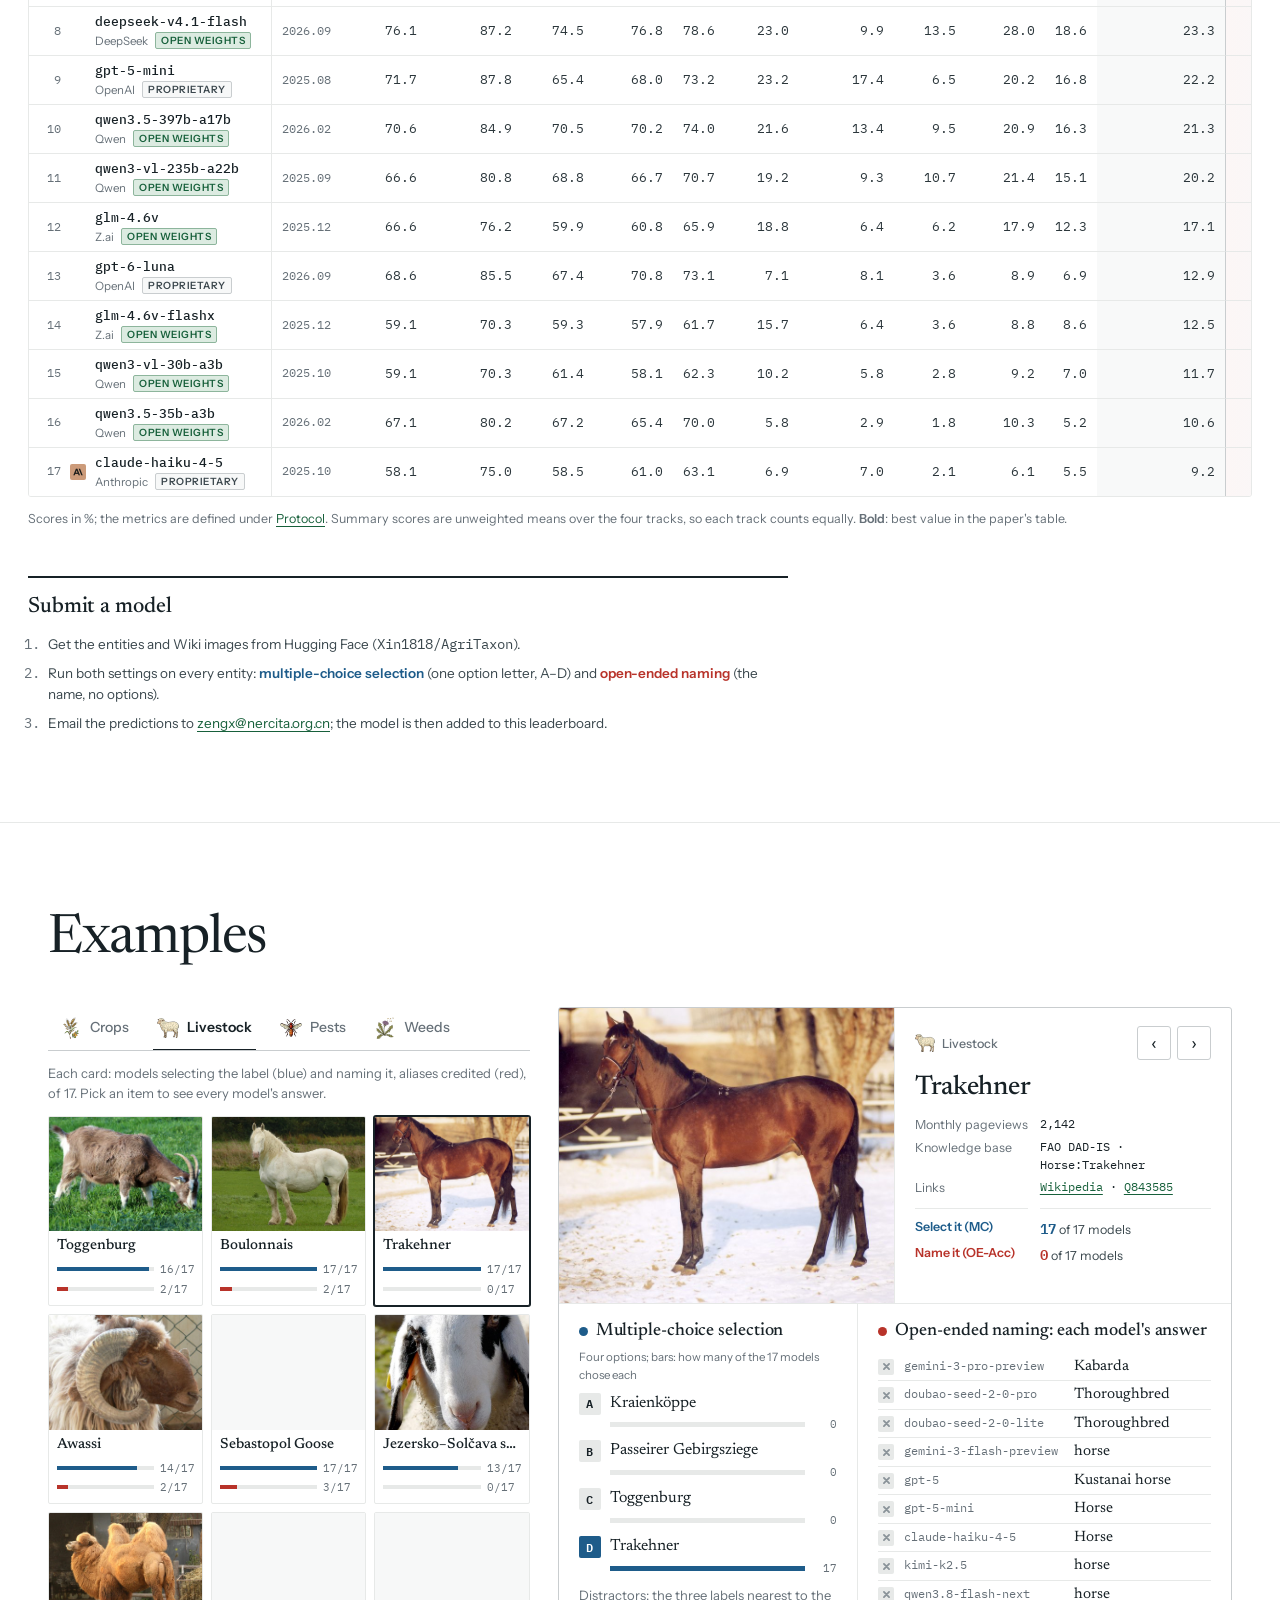
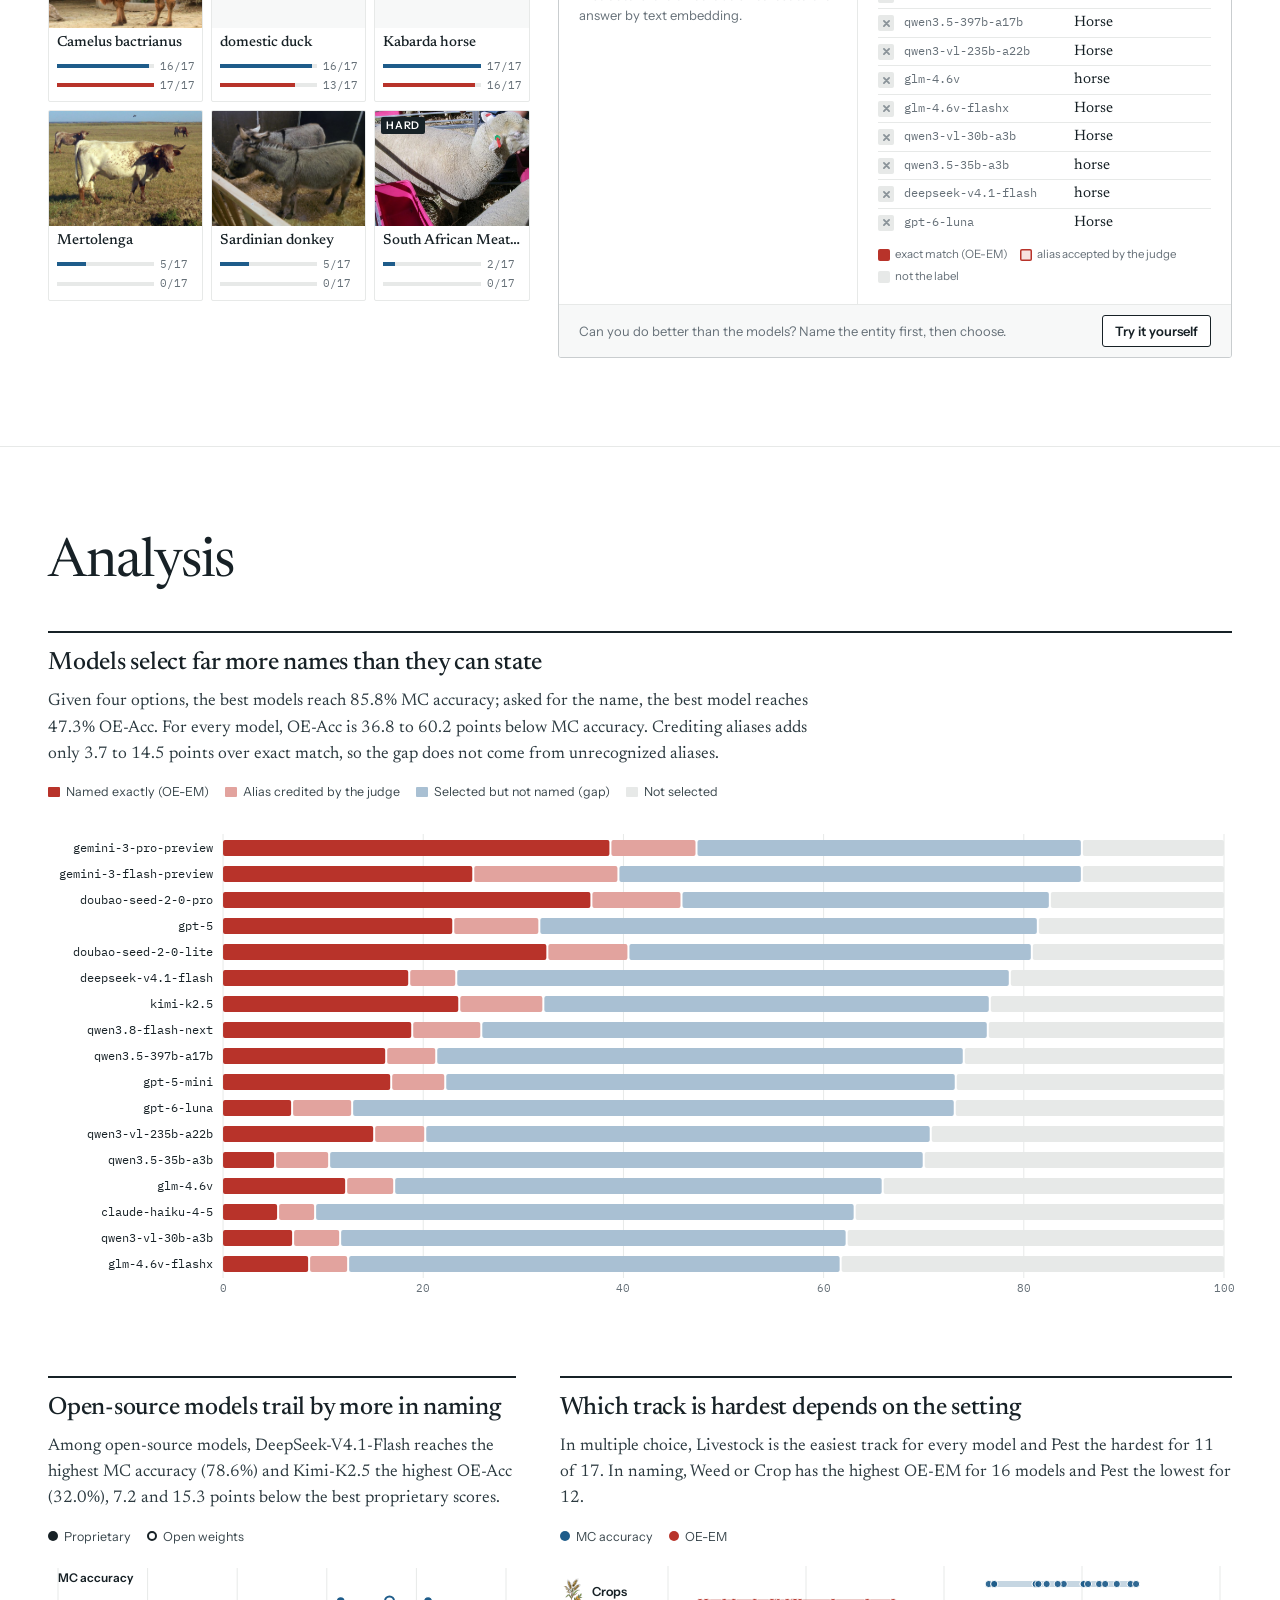
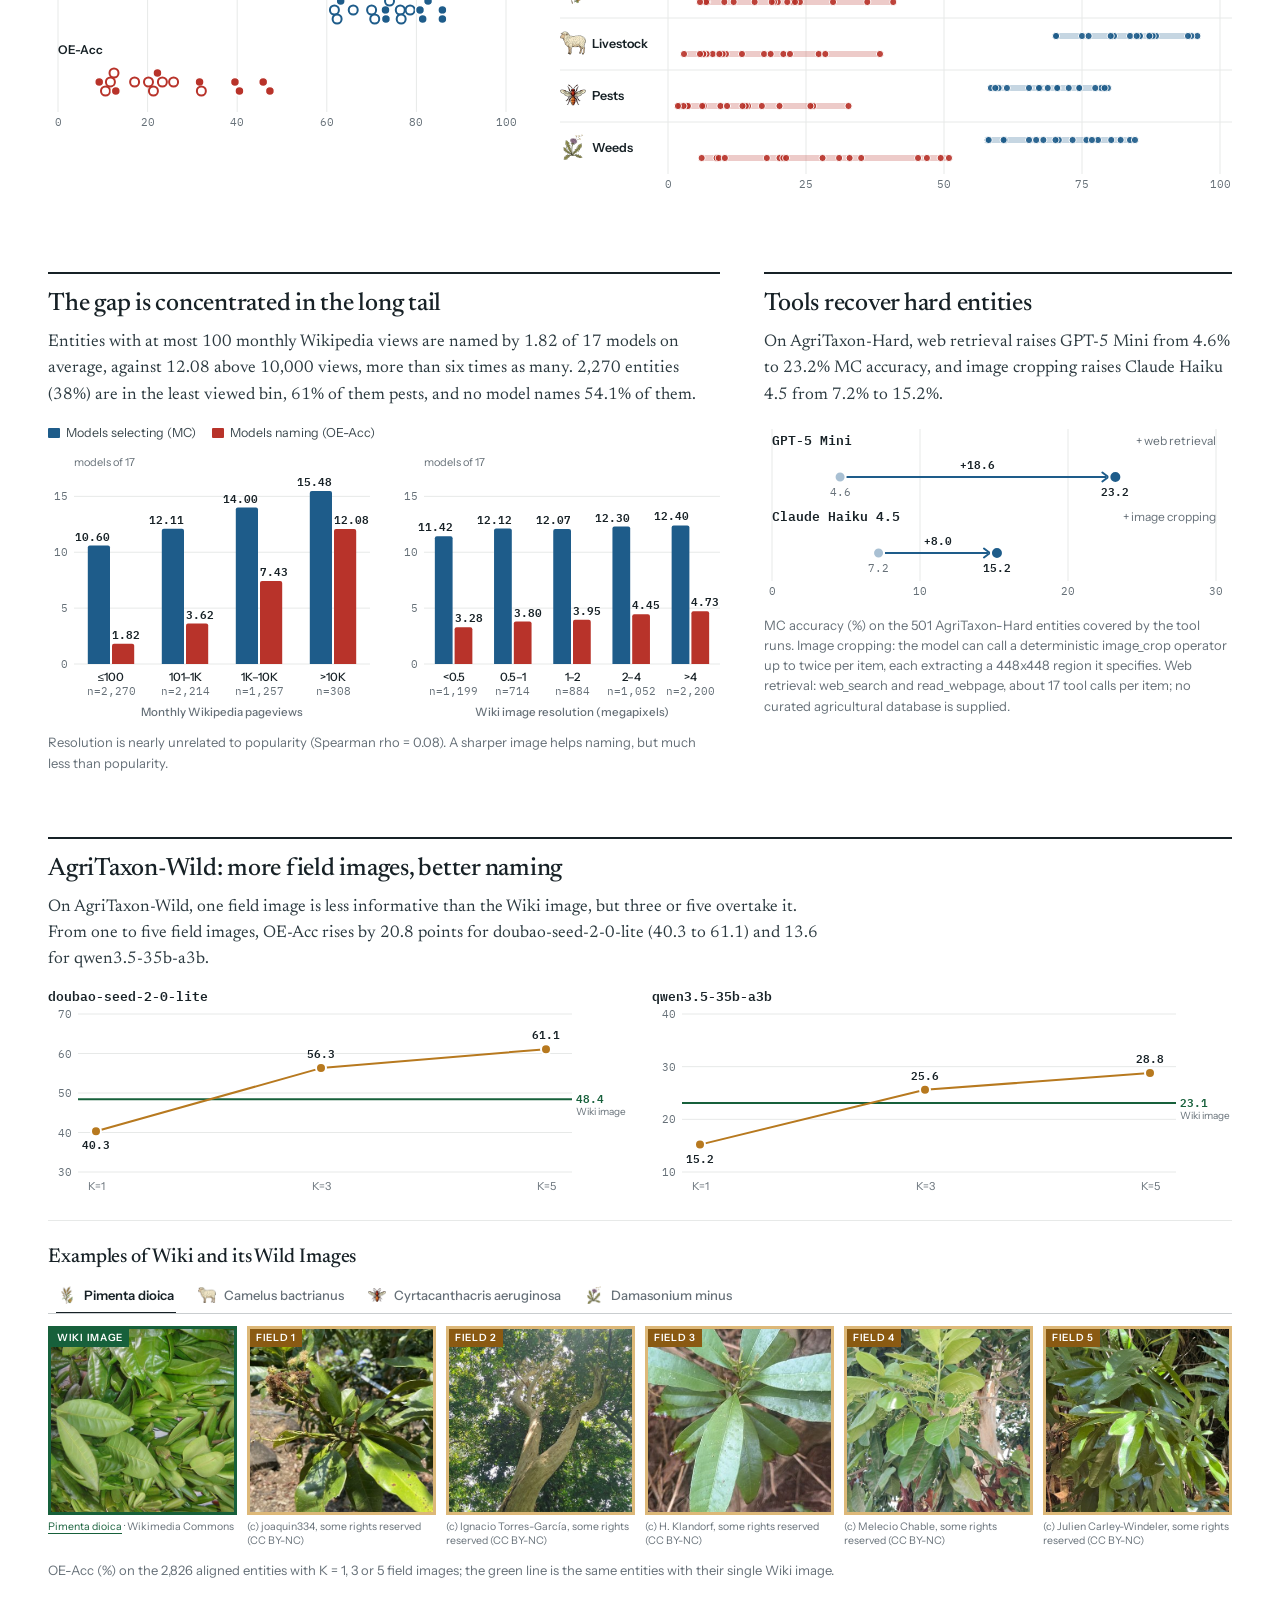
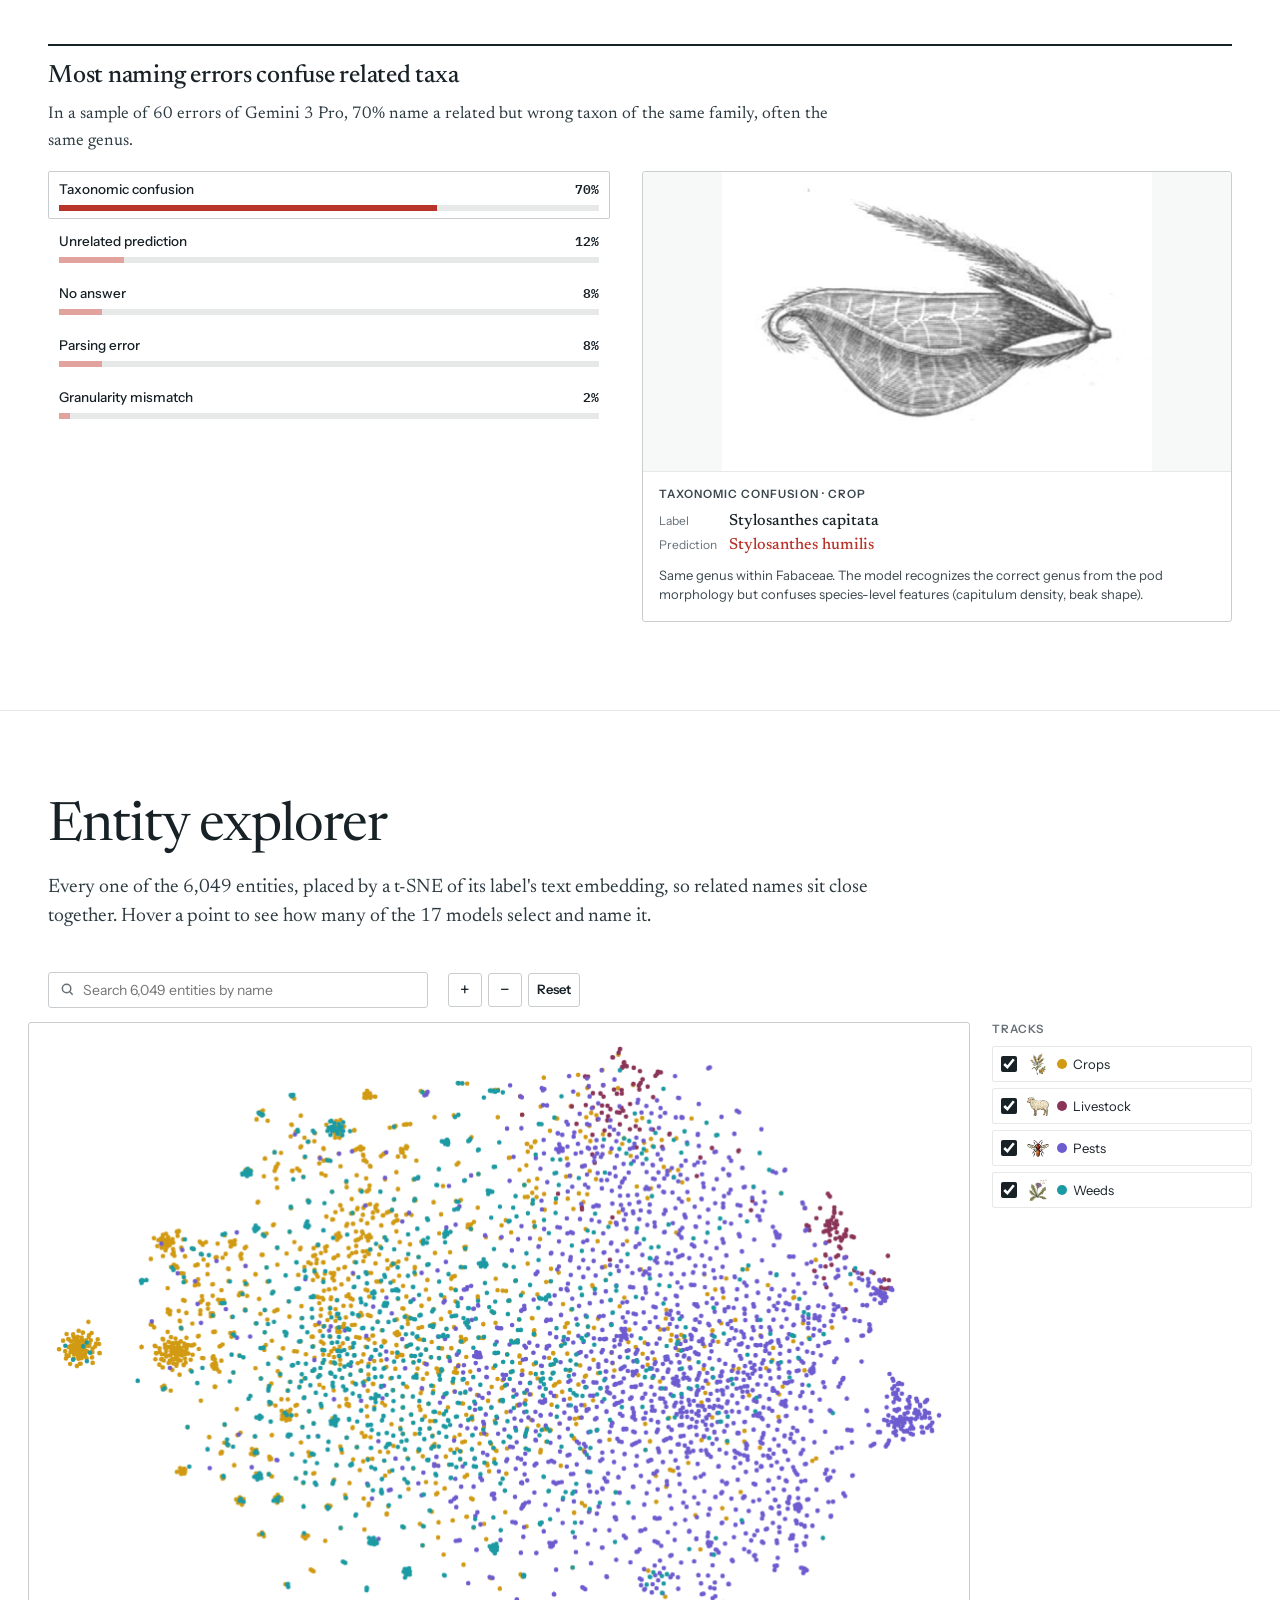
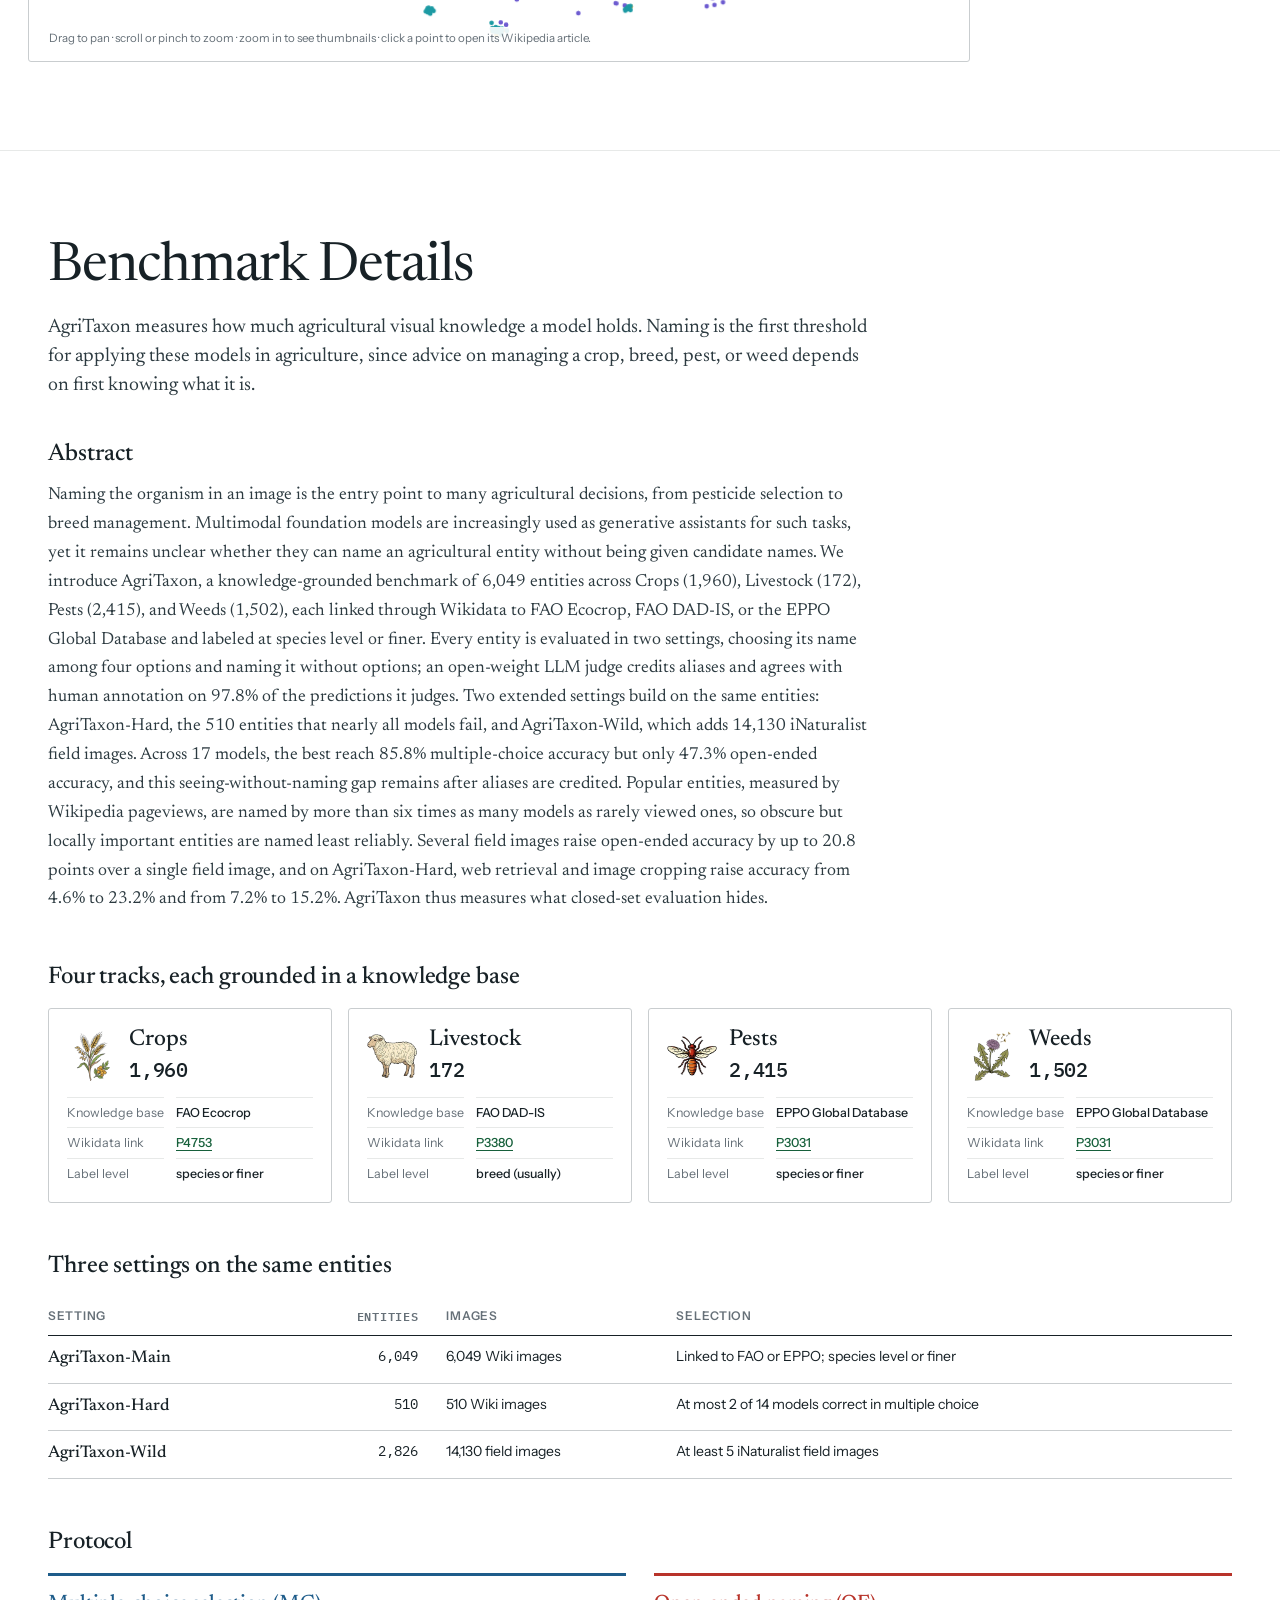
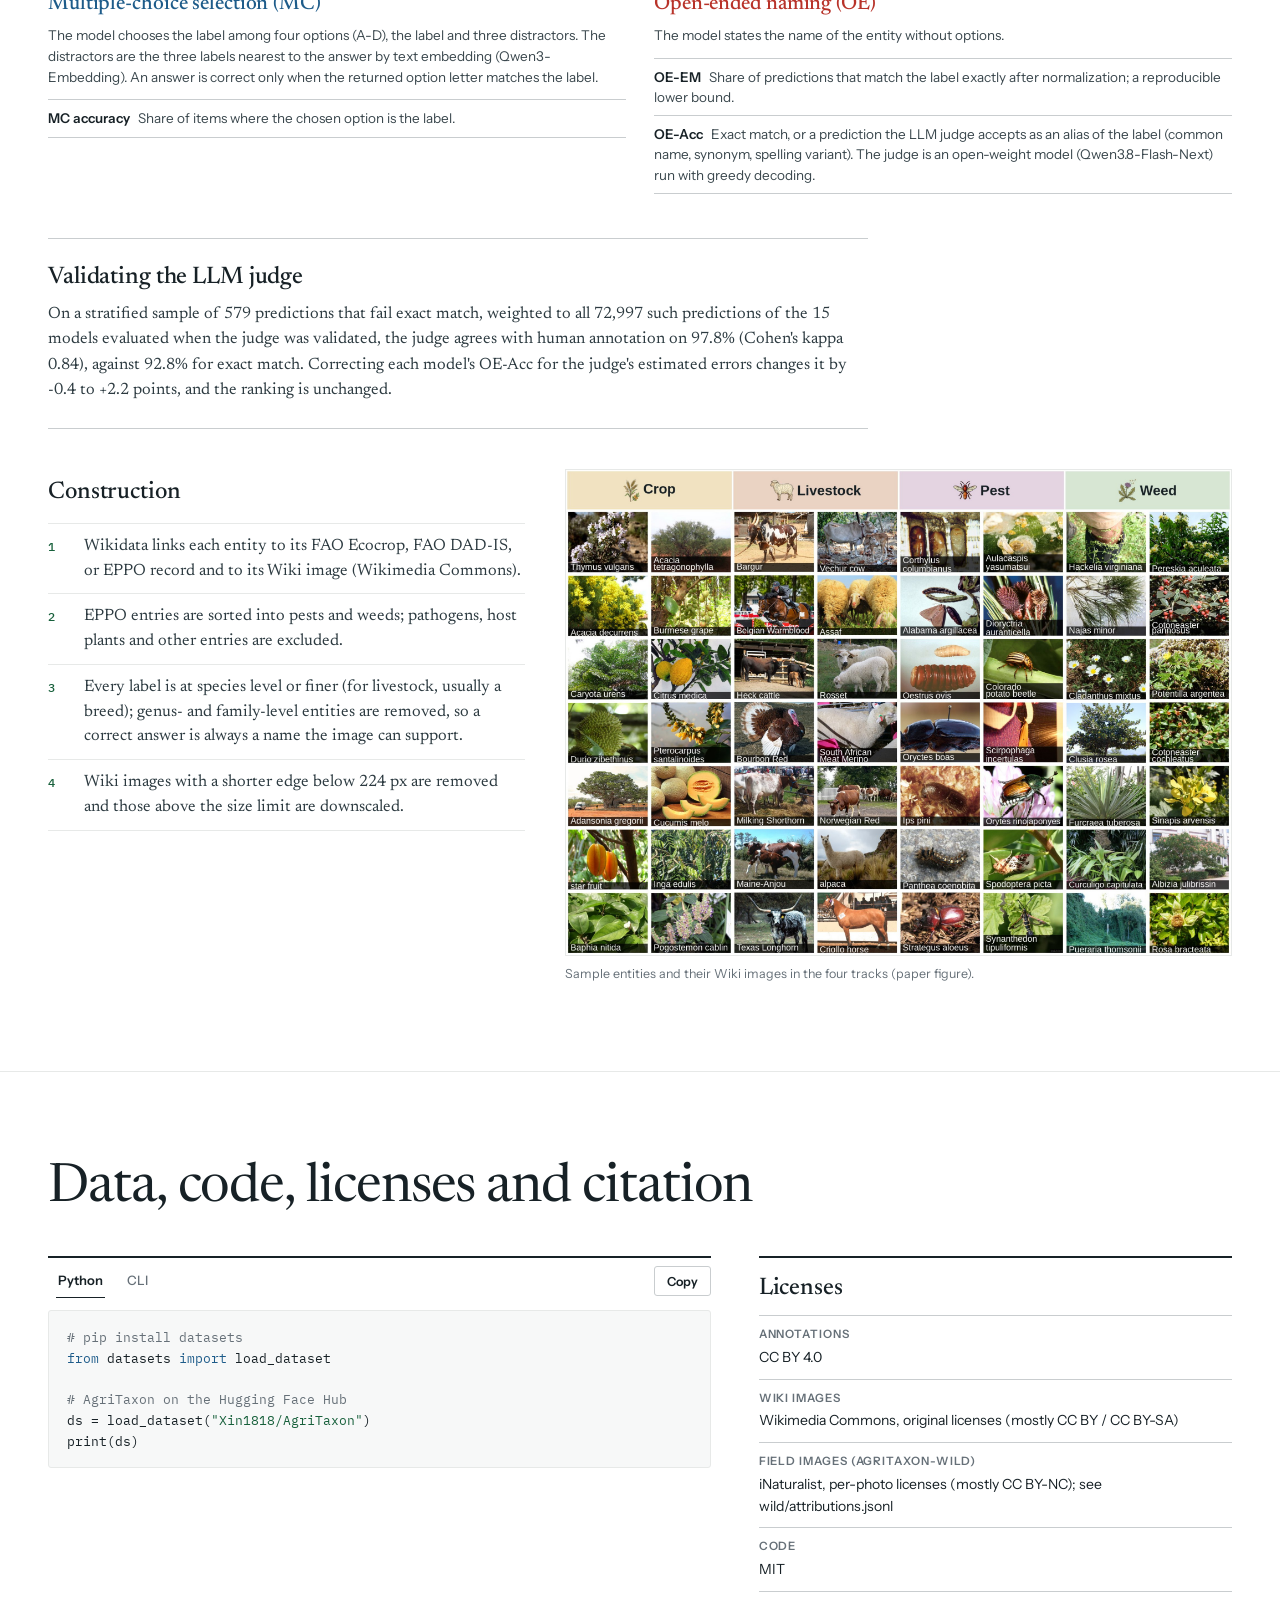
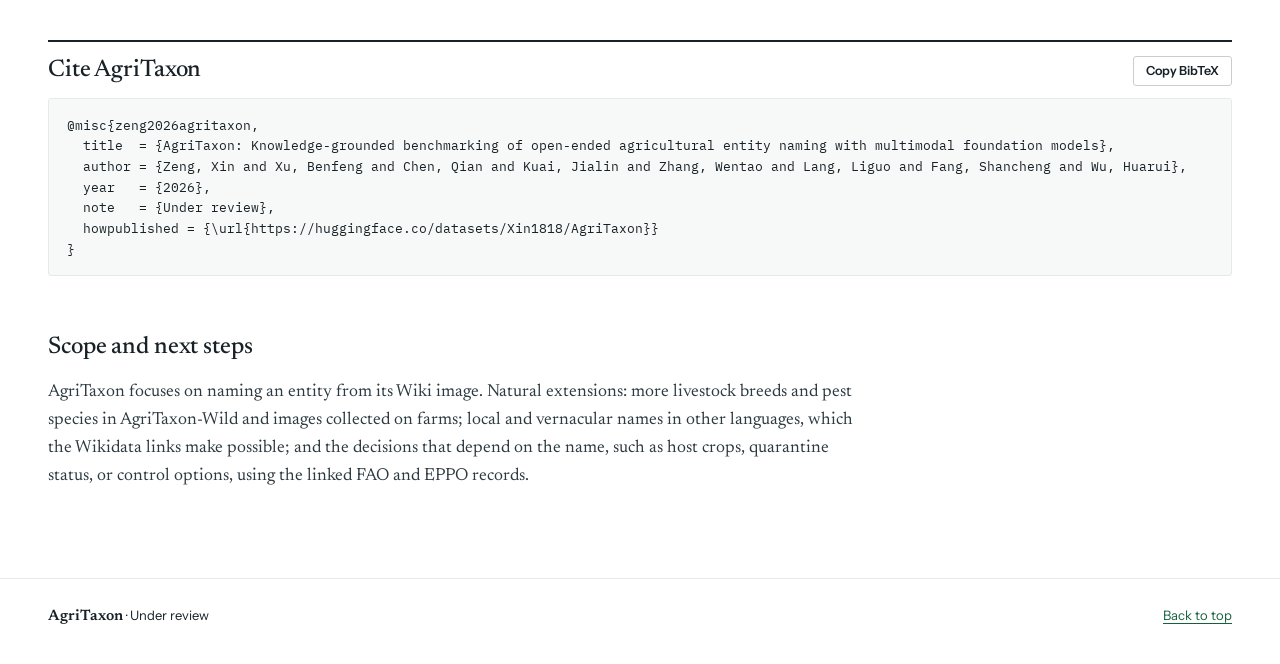
==== commit 373c9a2b: "Project page: new site for the CEA resubmission Leaderboard (17 models), examples, analysis, entity " ====
--- a/docs/index.html
+++ b/docs/index.html
@@ -1,1679 +1,263 @@
-<!DOCTYPE html>
+<!doctype html>
 <html lang="en">
 <head>
-  <meta charset="UTF-8">
-  <meta name="viewport" content="width=device-width, initial-scale=1.0">
-  <title>AgriTaxon: Knowledge-grounded benchmarking of open-ended agricultural entity naming with multimodal foundation models</title>
-  <meta name="description" content="AgriTaxon evaluates whether multimodal foundation models can name 7,432 agricultural entities without a predefined label set, a foundational capability for precision and smart farming.">
-  <meta name="citation_title" content="AgriTaxon: Knowledge-grounded benchmarking of open-ended agricultural entity naming with multimodal foundation models">
-  <meta property="og:title" content="AgriTaxon: Knowledge-grounded benchmarking of open-ended agricultural entity naming with multimodal foundation models">
-  <meta name="twitter:title" content="AgriTaxon: Knowledge-grounded benchmarking of open-ended agricultural entity naming with multimodal foundation models">
-  <link rel="icon" href="data:image/svg+xml,<svg xmlns='http://www.w3.org/2000/svg' viewBox='0 0 100 100'><text y='.9em' font-size='90'>🌾</text></svg>">
-  <link rel="preconnect" href="https://fonts.googleapis.com">
-  <link rel="preconnect" href="https://fonts.gstatic.com" crossorigin>
-  <link href="https://fonts.googleapis.com/css2?family=Fraunces:ital,opsz,wght@0,9..144,300;0,9..144,400;0,9..144,600;0,9..144,700;0,9..144,800;1,9..144,400&family=DM+Sans:ital,wght@0,400;0,500;0,600;0,700;1,400&display=swap" rel="stylesheet">
-  <style>
-    :root {
-      --forest: #1a3a2a;
-      --forest-mid: #2d5a3f;
-      --sage: #5a7a6a;
-      --sage-light: #8aaa9a;
-      --amber: #c8943e;
-      --amber-light: #e8c96e;
-      --cream: #faf8f3;
-      --cream-dark: #f0ede4;
-      --text: #1c1c1a;
-      --text-secondary: #4a4a46;
-      --text-muted: #8a8a84;
-      --card-bg: #ffffff;
-      --card-shadow: 0 1px 3px rgba(26,58,42,0.06), 0 6px 24px rgba(26,58,42,0.04);
-      --card-shadow-hover: 0 4px 12px rgba(26,58,42,0.1), 0 12px 36px rgba(26,58,42,0.06);
-      --radius: 0.75rem;
-      --radius-lg: 1.25rem;
-    }
-
-    * { margin: 0; padding: 0; box-sizing: border-box; }
-
-    html { scroll-behavior: smooth; }
-
-    body {
-      font-family: 'DM Sans', -apple-system, BlinkMacSystemFont, "Segoe UI", Helvetica, Arial, sans-serif;
-      color: var(--text);
-      background: var(--cream);
-      line-height: 1.75;
-      -webkit-font-smoothing: antialiased;
-      -moz-osx-font-smoothing: grayscale;
-    }
-
-    /* ── Grain overlay ── */
-    body::before {
-      content: '';
-      position: fixed;
-      inset: 0;
-      pointer-events: none;
-      z-index: 9999;
-      opacity: 0.025;
-      background-image: url("data:image/svg+xml,%3Csvg viewBox='0 0 256 256' xmlns='http://www.w3.org/2000/svg'%3E%3Cfilter id='noise'%3E%3CfeTurbulence type='fractalNoise' baseFrequency='0.9' numOctaves='4' stitchTiles='stitch'/%3E%3C/filter%3E%3Crect width='100%25' height='100%25' filter='url(%23noise)'/%3E%3C/svg%3E");
-      background-repeat: repeat;
-      background-size: 256px 256px;
-    }
-
-    /* ── Scroll animations ── */
-    .reveal {
-      opacity: 0;
-      transform: translateY(24px);
-      transition: opacity 0.7s cubic-bezier(0.22, 1, 0.36, 1), transform 0.7s cubic-bezier(0.22, 1, 0.36, 1);
-    }
-    .reveal.visible {
-      opacity: 1;
-      transform: translateY(0);
-    }
-
-    /* ── Hero ── */
-    .hero {
-      position: relative;
-      background: linear-gradient(170deg, var(--forest) 0%, #224a35 55%, var(--forest-mid) 100%);
-      color: #fff;
-      text-align: center;
-      padding: 5rem 2rem 0;
-      overflow: hidden;
-    }
-    .hero::before {
-      content: '';
-      position: absolute;
-      inset: 0;
-      background:
-        radial-gradient(ellipse 80% 60% at 20% 80%, rgba(200,148,62,0.12) 0%, transparent 60%),
-        radial-gradient(ellipse 60% 50% at 80% 20%, rgba(138,170,154,0.15) 0%, transparent 50%);
-      pointer-events: none;
-    }
-    .hero::after {
-      content: '';
-      position: absolute;
-      bottom: -1px;
-      left: 0;
-      right: 0;
-      height: 80px;
-      background: linear-gradient(to top, var(--cream), transparent);
-      pointer-events: none;
-    }
-
-    .hero-inner {
-      position: relative;
-      z-index: 1;
-      max-width: 800px;
-      margin: 0 auto;
-    }
-
-    .hero-badge {
-      display: inline-flex;
-      align-items: center;
-      gap: 0.4rem;
-      padding: 0.4rem 1rem;
-      border-radius: 2rem;
-      font-size: 0.78rem;
-      font-weight: 600;
-      letter-spacing: 0.06em;
-      text-transform: uppercase;
-      background: rgba(255,255,255,0.1);
-      border: 1px solid rgba(255,255,255,0.15);
-      backdrop-filter: blur(8px);
-      color: var(--amber-light);
-      margin-bottom: 1.8rem;
-      animation: fadeDown 0.8s cubic-bezier(0.22,1,0.36,1) both;
-    }
-
-    .hero h1 {
-      font-family: 'Fraunces', Georgia, serif;
-      font-size: clamp(2.8rem, 6vw, 4.2rem);
-      font-weight: 800;
-      letter-spacing: -0.03em;
-      line-height: 1.1;
-      margin-bottom: 0.6rem;
-      font-optical-sizing: auto;
-      animation: fadeDown 0.8s 0.1s cubic-bezier(0.22,1,0.36,1) both;
-    }
-
-    .hero .subtitle {
-      font-family: 'DM Sans', sans-serif;
-      font-size: clamp(1rem, 2.5vw, 1.25rem);
-      color: rgba(255,255,255,0.7);
-      max-width: 600px;
-      margin: 0 auto 1.2rem;
-      font-weight: 400;
-      line-height: 1.6;
-      animation: fadeDown 0.8s 0.2s cubic-bezier(0.22,1,0.36,1) both;
-    }
-
-    .hero .venue {
-      font-size: 0.85rem;
-      color: rgba(255,255,255,0.4);
-      margin-bottom: 2rem;
-      font-weight: 500;
-      letter-spacing: 0.04em;
-      text-transform: uppercase;
-      animation: fadeDown 0.8s 0.25s cubic-bezier(0.22,1,0.36,1) both;
-    }
-
-    .hero .authors {
-      font-size: 0.86rem;
-      color: rgba(255,255,255,0.58);
-      max-width: 760px;
-      margin: -0.45rem auto 1.1rem;
-      line-height: 1.6;
-      animation: fadeDown 0.8s 0.23s cubic-bezier(0.22,1,0.36,1) both;
-    }
-
-    /* ── Domain badges ── */
-    .domain-badges {
-      display: flex;
-      gap: 0.5rem;
-      justify-content: center;
-      flex-wrap: wrap;
-      margin-bottom: 2rem;
-      animation: fadeDown 0.8s 0.3s cubic-bezier(0.22,1,0.36,1) both;
-    }
-    .domain-badge {
-      display: inline-flex;
-      align-items: center;
-      gap: 0.35rem;
-      padding: 0.45rem 1rem;
-      border-radius: 2rem;
-      font-size: 0.82rem;
-      font-weight: 600;
-      color: #fff;
-      backdrop-filter: blur(4px);
-      border: 1px solid rgba(255,255,255,0.12);
-    }
-    .domain-badge.crops    { background: rgba(76,175,80,0.25); }
-    .domain-badge.livestock { background: rgba(255,152,0,0.25); }
-    .domain-badge.pests    { background: rgba(244,67,54,0.25); }
-    .domain-badge.weeds    { background: rgba(156,39,176,0.25); }
-    .domain-badge .count {
-      font-family: 'Fraunces', serif;
-      font-weight: 700;
-    }
-
-    /* ── Action buttons ── */
-    .actions {
-      display: flex;
-      gap: 0.75rem;
-      justify-content: center;
-      flex-wrap: wrap;
-      animation: fadeDown 0.8s 0.35s cubic-bezier(0.22,1,0.36,1) both;
-    }
-    .btn {
-      display: inline-flex;
-      align-items: center;
-      gap: 0.45rem;
-      padding: 0.7rem 1.5rem;
-      border-radius: 0.6rem;
-      font-size: 0.9rem;
-      font-weight: 600;
-      text-decoration: none;
-      transition: all 0.25s cubic-bezier(0.22,1,0.36,1);
-      font-family: 'DM Sans', sans-serif;
-    }
-    .btn:hover { text-decoration: none; }
-    .btn-primary {
-      background: var(--amber);
-      color: var(--forest);
-      box-shadow: 0 2px 12px rgba(200,148,62,0.3);
-    }
-    .btn-primary:hover {
-      background: var(--amber-light);
-      transform: translateY(-2px);
-      box-shadow: 0 6px 24px rgba(200,148,62,0.35);
-    }
-    .btn-ghost {
-      background: rgba(255,255,255,0.08);
-      color: rgba(255,255,255,0.85);
-      border: 1px solid rgba(255,255,255,0.15);
-      backdrop-filter: blur(4px);
-    }
-    .btn-ghost:hover {
-      background: rgba(255,255,255,0.15);
-      color: #fff;
-      transform: translateY(-2px);
-    }
-
-    /* ── Teaser ── */
-    .teaser {
-      position: relative;
-      z-index: 2;
-      max-width: 880px;
-      margin: 2.5rem auto 0;
-      animation: fadeUp 1s 0.5s cubic-bezier(0.22,1,0.36,1) both;
-    }
-    .teaser img {
-      width: 100%;
-      border-radius: var(--radius-lg) var(--radius-lg) 0 0;
-      display: block;
-    }
-
-    /* ── Teaser Wall ── */
-    .teaser-wall {
-      display: grid;
-      grid-template-columns: repeat(4, 1fr);
-      gap: 2px;
-      height: 420px;
-      overflow: hidden;
-      border-radius: var(--radius-lg) var(--radius-lg) 0 0;
-      background: rgba(26,58,42,0.25);
-    }
-    .teaser-col {
-      display: flex;
-      flex-direction: column;
-      overflow: hidden;
-    }
-    .teaser-col-head {
-      display: flex;
-      align-items: center;
-      justify-content: center;
-      gap: 0.3rem;
-      padding: 0.4rem 0;
-      font-size: 0.7rem;
-      font-weight: 700;
-      color: #fff;
-      text-transform: uppercase;
-      letter-spacing: 0.06em;
-      flex-shrink: 0;
-      z-index: 2;
-      font-family: 'DM Sans', sans-serif;
-    }
-    .teaser-col-head img { height: 14px; width: 14px; object-fit: contain; }
-    .teaser-stream {
-      flex: 1;
-      overflow: hidden;
-      position: relative;
-    }
-    .teaser-stream::before,
-    .teaser-stream::after {
-      content: '';
-      position: absolute;
-      left: 0; right: 0;
-      height: 45px;
-      z-index: 2;
-      pointer-events: none;
-    }
-    .teaser-stream::before { top: 0; background: linear-gradient(rgba(26,58,42,0.7), transparent); }
-    .teaser-stream::after { bottom: 0; background: linear-gradient(to top, rgba(26,58,42,0.7), transparent); }
-    .teaser-strip {
-      display: flex;
-      flex-direction: column;
-      gap: 3px;
-      padding: 0 2px;
-      will-change: transform;
-    }
-    .teaser-strip.up { animation: teaserUp var(--dur) linear infinite; }
-    .teaser-strip.down { animation: teaserDown var(--dur) linear infinite; }
-    .teaser-col:hover .teaser-strip { animation-play-state: paused; }
-    .teaser-card {
-      position: relative;
-      border-radius: 5px;
-      overflow: hidden;
-      cursor: pointer;
-      flex-shrink: 0;
-      transition: transform 0.3s cubic-bezier(0.22,1,0.36,1), box-shadow 0.3s;
-    }
-    .teaser-card img {
-      width: 100%;
-      display: block;
-      object-fit: cover;
-      background: rgba(26,58,42,0.15);
-      border-radius: 0;
-      opacity: 0;
-      transition: opacity 0.4s;
-    }
-    .teaser-card img.loaded { opacity: 1; }
-    .teaser-card .card-placeholder {
-      position: absolute;
-      inset: 0;
-      display: flex;
-      flex-direction: column;
-      align-items: center;
-      justify-content: center;
-      gap: 0.3rem;
-      padding: 0.4rem;
-      text-align: center;
-      transition: opacity 0.4s;
-    }
-    .teaser-card.done .card-placeholder { opacity: 0; pointer-events: none; }
-    .teaser-card .card-placeholder .ph-icon {
-      width: 22px;
-      height: 22px;
-      object-fit: contain;
-      opacity: 0.7;
-    }
-    .teaser-card .card-placeholder .ph-name {
-      font-size: 0.78rem;
-      font-weight: 700;
-      color: rgba(255,255,255,0.92);
-      font-style: italic;
-      line-height: 1.25;
-      max-width: 92%;
-      overflow: hidden;
-      text-overflow: ellipsis;
-      display: -webkit-box;
-      -webkit-line-clamp: 2;
-      -webkit-box-orient: vertical;
-    }
-    .teaser-card .card-placeholder .ph-hint {
-      display: flex;
-      align-items: center;
-      gap: 0.3rem;
-      font-size: 0.52rem;
-      color: rgba(255,255,255,0.55);
-      letter-spacing: 0.02em;
-    }
-    .teaser-card .card-placeholder .ph-spinner {
-      width: 10px;
-      height: 10px;
-      border: 1.5px solid rgba(255,255,255,0.2);
-      border-top-color: rgba(255,255,255,0.65);
-      border-radius: 50%;
-      animation: phSpin 0.8s linear infinite;
-    }
-    @keyframes phSpin { to { transform: rotate(360deg); } }
-    .teaser-card:hover {
-      transform: scale(1.2);
-      z-index: 10;
-      box-shadow: 0 8px 28px rgba(0,0,0,0.5);
-    }
-    .teaser-card .card-label {
-      position: absolute;
-      inset: 0;
-      display: flex;
-      align-items: flex-end;
-      padding: 0.3rem 0.4rem;
-      background: linear-gradient(to top, rgba(0,0,0,0.72) 0%, transparent 55%);
-      opacity: 0;
-      transition: opacity 0.25s;
-    }
-    .teaser-card:hover .card-label { opacity: 1; }
-    .teaser-card .card-label span {
-      font-size: 0.62rem;
-      font-weight: 600;
-      color: #fff;
-      font-style: italic;
-      line-height: 1.2;
-      text-shadow: 0 1px 2px rgba(0,0,0,0.6);
-    }
-    @keyframes teaserUp { 0%{transform:translateY(0)} 100%{transform:translateY(-50%)} }
-    @keyframes teaserDown { 0%{transform:translateY(-50%)} 100%{transform:translateY(0)} }
-
-    /* ── Lightbox ── */
-    #teaser-lb {
-      position: fixed;
-      inset: 0;
-      z-index: 10000;
-      display: flex;
-      align-items: center;
-      justify-content: center;
-      background: rgba(0,0,0,0.72);
-      backdrop-filter: blur(12px);
-      opacity: 0;
-      pointer-events: none;
-      transition: opacity 0.3s;
-    }
-    #teaser-lb.open { opacity: 1; pointer-events: auto; }
-    .lb-card {
-      background: var(--card-bg);
-      border-radius: var(--radius-lg);
-      overflow: hidden;
-      max-width: 440px;
-      width: 90%;
-      box-shadow: 0 24px 64px rgba(0,0,0,0.35);
-      transform: scale(0.93);
-      transition: transform 0.3s cubic-bezier(0.22,1,0.36,1);
-    }
-    #teaser-lb.open .lb-card { transform: scale(1); }
-    .lb-img-wrap {
-      position: relative;
-      width: 100%;
-      min-height: 200px;
-      max-height: 340px;
-      overflow: hidden;
-      background: var(--cream-dark);
-    }
-    .lb-card > .lb-img-wrap > img { width: 100%; display: block; max-height: 340px; object-fit: cover; }
-    #lb-img {
-      position: relative;
-      z-index: 2;
-      opacity: 0;
-      transition: opacity 0.4s;
-    }
-    #lb-img.loaded { opacity: 1; }
-    .lb-thumb-bg {
-      position: absolute;
-      inset: 0;
-      width: 100%;
-      height: 100%;
-      object-fit: cover;
-      filter: blur(4px);
-      transform: scale(1.05);
-      z-index: 0;
-    }
-    .lb-loading {
-      position: absolute;
-      inset: 0;
-      z-index: 3;
-      display: flex;
-      flex-direction: column;
-      align-items: center;
-      justify-content: center;
-      gap: 0.5rem;
-      background: rgba(0,0,0,0.35);
-      transition: opacity 0.4s;
-    }
-    .lb-loading.hidden { opacity: 0; pointer-events: none; }
-    .lb-loading-spinner {
-      width: 24px;
-      height: 24px;
-      border: 2.5px solid rgba(255,255,255,0.25);
-      border-top-color: rgba(255,255,255,0.85);
-      border-radius: 50%;
-      animation: phSpin 0.8s linear infinite;
-    }
-    .lb-loading-text {
-      font-size: 0.72rem;
-      color: rgba(255,255,255,0.8);
-      font-weight: 500;
-      letter-spacing: 0.02em;
-    }
-    .lb-body { padding: 1rem 1.2rem 1.2rem; }
-    .lb-badge {
-      display: inline-block;
-      padding: 0.18rem 0.55rem;
-      border-radius: 1rem;
-      font-size: 0.68rem;
-      font-weight: 600;
-      color: #fff;
-      text-transform: uppercase;
-      letter-spacing: 0.04em;
-      margin-bottom: 0.35rem;
-    }
-    .lb-body h3 {
-      font-family: 'Fraunces', serif;
-      font-size: 1.05rem;
-      font-weight: 700;
-      color: var(--forest);
-      margin-bottom: 0.4rem;
-      line-height: 1.3;
-    }
-    .lb-body a { font-size: 0.85rem; font-weight: 600; color: var(--forest-mid); }
-    .lb-x {
-      position: absolute;
-      top: 0.8rem;
-      right: 0.8rem;
-      width: 32px;
-      height: 32px;
-      border-radius: 50%;
-      background: rgba(255,255,255,0.15);
-      border: none;
-      color: #fff;
-      font-size: 1.2rem;
-      cursor: pointer;
-      display: flex;
-      align-items: center;
-      justify-content: center;
-      transition: background 0.2s;
-      backdrop-filter: blur(4px);
-    }
-    .lb-x:hover { background: rgba(255,255,255,0.3); }
-
-    @media (max-width: 600px) {
-      .teaser-wall { height: 300px; }
-    }
-
-    /* ── Container ── */
-    .container {
-      max-width: 900px;
-      margin: 0 auto;
-      padding: 3.5rem 2rem;
-    }
-
-    /* ── Section ── */
-    section {
-      margin-bottom: 4rem;
-    }
-
-    .section-label {
-      font-family: 'DM Sans', sans-serif;
-      font-size: 0.72rem;
-      font-weight: 700;
-      letter-spacing: 0.12em;
-      text-transform: uppercase;
-      color: var(--amber);
-      margin-bottom: 0.5rem;
-    }
-
-    h2 {
-      font-family: 'Fraunces', Georgia, serif;
-      font-size: 1.75rem;
-      font-weight: 700;
-      color: var(--forest);
-      line-height: 1.25;
-      margin-bottom: 1rem;
-      letter-spacing: -0.02em;
-    }
-
-    p {
-      font-size: 1.02rem;
-      margin-bottom: 0.75rem;
-      color: var(--text-secondary);
-    }
-
-    a {
-      color: var(--forest-mid);
-      text-decoration: none;
-      font-weight: 500;
-      border-bottom: 1px solid rgba(45,90,63,0.2);
-      transition: border-color 0.2s;
-    }
-    a:hover { border-color: var(--forest-mid); }
-
-    /* ── Stats ── */
-    .stats {
-      display: grid;
-      grid-template-columns: repeat(4, 1fr);
-      gap: 1rem;
-      margin: 2rem 0;
-    }
-    .stat-card {
-      background: var(--card-bg);
-      border-radius: var(--radius);
-      padding: 1.5rem 1rem;
-      text-align: center;
-      box-shadow: var(--card-shadow);
-      border: 1px solid rgba(26,58,42,0.04);
-      transition: transform 0.3s cubic-bezier(0.22,1,0.36,1), box-shadow 0.3s;
-    }
-    .stat-card:hover {
-      transform: translateY(-3px);
-      box-shadow: var(--card-shadow-hover);
-    }
-    .stat-card .number {
-      font-family: 'Fraunces', serif;
-      font-size: 2.2rem;
-      font-weight: 800;
-      color: var(--forest);
-      line-height: 1;
-    }
-    .stat-card .label {
-      font-size: 0.78rem;
-      font-weight: 600;
-      color: var(--text-muted);
-      margin-top: 0.4rem;
-      text-transform: uppercase;
-      letter-spacing: 0.06em;
-    }
-
-    /* ── Table ── */
-    .table-wrapper {
-      overflow-x: auto;
-      margin: 1.5rem 0;
-      border-radius: var(--radius);
-      box-shadow: var(--card-shadow);
-      border: 1px solid rgba(26,58,42,0.06);
-    }
-    table {
-      width: 100%;
-      border-collapse: collapse;
-      font-size: 0.82rem;
-      background: var(--card-bg);
-    }
-    thead th {
-      background: var(--forest);
-      color: #fff;
-      padding: 0.65rem 0.55rem;
-      text-align: center;
-      font-weight: 600;
-      font-size: 0.7rem;
-      text-transform: uppercase;
-      letter-spacing: 0.04em;
-      white-space: nowrap;
-      font-family: 'DM Sans', sans-serif;
-    }
-    td {
-      padding: 0.5rem 0.55rem;
-      border-bottom: 1px solid rgba(0,0,0,0.04);
-      text-align: center;
-      font-variant-numeric: tabular-nums;
-      font-family: 'DM Sans', sans-serif;
-      font-size: 0.82rem;
-      color: var(--text-secondary);
-    }
-    tr:last-child td { border-bottom: none; }
-    tr:hover td { background: rgba(26,58,42,0.02); }
-    .model-name {
-      font-weight: 600;
-      color: var(--text);
-      white-space: nowrap;
-      text-align: left;
-      font-family: 'DM Sans', sans-serif;
-      font-size: 0.82rem;
-    }
-    .model-name img.logo {
-      height: 15px;
-      width: 15px;
-      object-fit: contain;
-      vertical-align: -2px;
-      margin-right: 5px;
-      border-radius: 2px;
-    }
-    .date {
-      color: var(--text-muted);
-      font-size: 0.74rem;
-    }
-    .best {
-      font-weight: 700;
-      color: var(--forest);
-    }
-    .block-header {
-      font-weight: 600;
-      font-size: 0.74rem;
-      text-align: center !important;
-      font-family: 'DM Sans', sans-serif;
-      letter-spacing: 0.06em;
-      text-transform: uppercase;
-      color: var(--text-secondary);
-      padding: 0.5rem 0.55rem;
-    }
-    .block-header.proprietary {
-      background: linear-gradient(90deg, rgba(26,58,42,0.05) 0%, rgba(26,58,42,0.02) 100%);
-    }
-    .block-header.opensource {
-      background: linear-gradient(90deg, rgba(200,148,62,0.08) 0%, rgba(200,148,62,0.02) 100%);
-    }
-    .table-footnote {
-      font-size: 0.82rem;
-      color: var(--text-muted);
-      margin-top: 0.75rem;
-      padding-left: 0.25rem;
-    }
-
-    .paper-figure {
-      margin: 1.5rem 0;
-      padding: 1rem;
-      background: var(--card-bg);
-      border-radius: var(--radius);
-      box-shadow: var(--card-shadow);
-      border: 1px solid rgba(26,58,42,0.06);
-      text-align: center;
-    }
-    .paper-figure img {
-      max-width: 100%;
-      height: auto;
-      border-radius: 0.45rem;
-    }
-    .paper-figure figcaption {
-      margin-top: 0.7rem;
-      font-size: 0.82rem;
-      color: var(--text-muted);
-      line-height: 1.5;
-    }
-
-    /* ── Insights ── */
-    .insights {
-      list-style: none;
-      padding: 0;
-      display: flex;
-      flex-direction: column;
-      gap: 0.75rem;
-    }
-    .insights li {
-      padding: 1rem 1.2rem 1rem 3rem;
-      background: var(--card-bg);
-      border-radius: var(--radius);
-      box-shadow: var(--card-shadow);
-      border: 1px solid rgba(26,58,42,0.04);
-      position: relative;
-      transition: transform 0.25s cubic-bezier(0.22,1,0.36,1), box-shadow 0.25s;
-      color: var(--text-secondary);
-      font-size: 1.02rem;
-    }
-    .insights li:hover {
-      transform: translateX(4px);
-      box-shadow: var(--card-shadow-hover);
-    }
-    .insights li::before {
-      content: attr(data-icon);
-      position: absolute;
-      left: 0.9rem;
-      top: 1rem;
-      font-size: 1.15rem;
-    }
-
-    /* ── Error cards ── */
-    .error-grid {
-      display: flex;
-      flex-direction: column;
-      gap: 1rem;
-      margin-top: 1.2rem;
-    }
-    .error-card {
-      display: flex;
-      gap: 1.2rem;
-      background: var(--card-bg);
-      border-radius: var(--radius);
-      padding: 1.1rem;
-      box-shadow: var(--card-shadow);
-      border: 1px solid rgba(26,58,42,0.04);
-      align-items: flex-start;
-      transition: transform 0.3s cubic-bezier(0.22,1,0.36,1), box-shadow 0.3s;
-    }
-    .error-card:hover {
-      transform: translateY(-2px);
-      box-shadow: var(--card-shadow-hover);
-    }
-    .error-card img {
-      width: 140px;
-      height: auto;
-      object-fit: contain;
-      border-radius: 0.5rem;
-      flex-shrink: 0;
-    }
-    .error-card .info { flex: 1; }
-    .error-card .error-type {
-      font-family: 'Fraunces', serif;
-      font-weight: 700;
-      color: var(--forest);
-      font-size: 0.95rem;
-      margin-bottom: 0.3rem;
-    }
-    .error-card .labels {
-      font-size: 0.88rem;
-      margin-bottom: 0.3rem;
-      color: var(--text-secondary);
-    }
-    .error-card .labels span { font-weight: 600; color: var(--text); }
-    .error-card .rationale {
-      font-size: 0.86rem;
-      color: var(--text-muted);
-      line-height: 1.6;
-    }
-
-    /* ── How it works ── */
-    .step {
-      margin-bottom: 1.2rem;
-    }
-    .step-number {
-      display: inline-flex;
-      align-items: center;
-      justify-content: center;
-      width: 28px;
-      height: 28px;
-      border-radius: 50%;
-      background: var(--forest);
-      color: #fff;
-      font-family: 'Fraunces', serif;
-      font-size: 0.82rem;
-      font-weight: 700;
-      margin-right: 0.5rem;
-      flex-shrink: 0;
-      vertical-align: middle;
-    }
-    .step p {
-      display: inline;
-    }
-
-    /* ── Applications grid ── */
-    .applications {
-      display: grid;
-      grid-template-columns: repeat(2, 1fr);
-      gap: 1rem;
-      margin-top: 1.2rem;
-    }
-    .app-card {
-      padding: 1.25rem;
-      background: var(--card-bg);
-      border-radius: var(--radius);
-      box-shadow: var(--card-shadow);
-      border: 1px solid rgba(26,58,42,0.04);
-      transition: transform 0.3s cubic-bezier(0.22,1,0.36,1), box-shadow 0.3s;
-    }
-    .app-card:hover {
-      transform: translateY(-3px);
-      box-shadow: var(--card-shadow-hover);
-    }
-    .app-card h4 {
-      font-family: 'Fraunces', serif;
-      font-size: 0.95rem;
-      font-weight: 600;
-      color: var(--forest);
-      margin-bottom: 0.4rem;
-    }
-    .app-card p {
-      font-size: 0.88rem;
-      color: var(--text-muted);
-      margin-bottom: 0;
-      line-height: 1.6;
-    }
-
-    /* ── Code block ── */
-    pre {
-      background: var(--forest);
-      color: rgba(255,255,255,0.85);
-      padding: 1.25rem 1.5rem;
-      border-radius: var(--radius);
-      overflow-x: auto;
-      font-size: 0.85rem;
-      line-height: 1.6;
-      font-family: 'SF Mono', 'Fira Code', 'Consolas', 'Monaco', monospace;
-      box-shadow: var(--card-shadow);
-    }
-    pre .comment { color: rgba(255,255,255,0.35); }
-    pre .cmd { color: var(--amber-light); }
-    code {
-      font-family: 'SF Mono', 'Fira Code', 'Consolas', monospace;
-      background: rgba(26,58,42,0.06);
-      padding: 0.15rem 0.45rem;
-      border-radius: 0.25rem;
-      font-size: 0.88em;
-      color: var(--forest-mid);
-    }
-
-    /* ── Licensing list ── */
-    .license-list {
-      padding-left: 0;
-      list-style: none;
-    }
-    .license-list li {
-      padding: 0.5rem 0 0.5rem 1.5rem;
-      position: relative;
-      color: var(--text-secondary);
-      font-size: 1.02rem;
-    }
-    .license-list li::before {
-      content: '';
-      position: absolute;
-      left: 0;
-      top: 0.95rem;
-      width: 6px;
-      height: 6px;
-      border-radius: 50%;
-      background: var(--sage-light);
-    }
-
-    /* ── Divider ── */
-    .divider {
-      height: 1px;
-      background: linear-gradient(90deg, transparent, rgba(26,58,42,0.1), transparent);
-      margin: 3rem 0;
-    }
-
-    /* ── Explorer section ── */
-    .explorer-wrap {
-      text-align: center;
-    }
-    .explorer-iframe-box {
-      position: relative;
-      width: 100%;
-      height: 520px;
-      border-radius: var(--radius);
-      overflow: hidden;
-      border: 1px solid rgba(26,58,42,.08);
-      box-shadow: var(--card-shadow);
-      margin: 1.2rem 0 1rem;
-    }
-    .explorer-iframe-box iframe {
-      width: 100%;
-      height: 100%;
-      border: none;
-      display: block;
-    }
-    .explorer-link {
-      display: inline-flex;
-      align-items: center;
-      gap: .4rem;
-      padding: .6rem 1.4rem;
-      border-radius: .5rem;
-      font-size: .88rem;
-      font-weight: 600;
-      color: var(--forest);
-      background: var(--amber);
-      border: none;
-      text-decoration: none;
-      transition: all .25s cubic-bezier(.22,1,.36,1);
-    }
-    .explorer-link:hover {
-      background: var(--amber-light);
-      transform: translateY(-2px);
-      box-shadow: 0 6px 24px rgba(200,148,62,.35);
-      border: none;
-    }
-
-    /* ── Footer ── */
-    footer {
-      text-align: center;
-      padding: 2.5rem 2rem;
-      font-size: 0.82rem;
-      color: var(--text-muted);
-      border-top: 1px solid rgba(26,58,42,0.06);
-    }
-
-    /* ── Animations ── */
-    @keyframes fadeDown {
-      from { opacity: 0; transform: translateY(-16px); }
-      to { opacity: 1; transform: translateY(0); }
-    }
-    @keyframes fadeUp {
-      from { opacity: 0; transform: translateY(24px); }
-      to { opacity: 1; transform: translateY(0); }
-    }
-
-    /* ── Responsive ── */
-    @media (max-width: 768px) {
-      .hero { padding: 3.5rem 1.5rem 0; }
-      .container { padding: 2.5rem 1.5rem; }
-      .stats { grid-template-columns: repeat(2, 1fr); }
-      .applications { grid-template-columns: 1fr; }
-    }
-    @media (max-width: 600px) {
-      .error-card { flex-direction: column; }
-      .error-card img { width: 100%; height: auto; }
-    }
-    @media (max-width: 480px) {
-      .hero { padding: 2.5rem 1.2rem 0; }
-      .container { padding: 2rem 1.2rem; }
-      .stats { grid-template-columns: repeat(2, 1fr); gap: 0.75rem; }
-      .stat-card { padding: 1rem 0.75rem; }
-      .stat-card .number { font-size: 1.6rem; }
-      section { margin-bottom: 2.5rem; }
-    }
-  </style>
+<meta charset="utf-8">
+<meta name="viewport" content="width=device-width, initial-scale=1">
+<title>AgriTaxon · Leaderboard and benchmark</title>
+<meta name="description" content="AgriTaxon is a knowledge-grounded benchmark of open-ended agricultural entity naming with multimodal foundation models: crops, livestock, pests and weeds, scored by multiple-choice selection and open-ended naming. Leaderboard, findings, and an explorer of every entity.">
+<meta name="theme-color" content="#FFFFFF">
+<meta property="og:type" content="website">
+<meta property="og:title" content="AgriTaxon: open-ended agricultural entity naming with multimodal foundation models">
+<meta property="og:description" content="Multimodal foundation models choose the right name far more often than they can state it. Leaderboard, findings and entity explorer of the AgriTaxon benchmark.">
+<meta property="og:image" content="shared/img/figures/teaser.jpg">
+<meta property="og:image:alt" content="Sample Wiki images of AgriTaxon entities in the four tracks: crops, livestock, pests and weeds.">
+<meta name="twitter:card" content="summary_large_image">
+<link rel="icon" href="assets/icons/icon_crop.webp" type="image/webp">
+<link rel="preconnect" href="https://fonts.googleapis.com">
+<link rel="preconnect" href="https://fonts.gstatic.com" crossorigin>
+<link rel="stylesheet" href="https://fonts.googleapis.com/css2?family=Newsreader:ital,opsz,wght@0,6..72,300..600;1,6..72,300..600&family=Instrument+Sans:wght@400..600&family=IBM+Plex+Mono:wght@400;500;600&display=swap">
+<link rel="stylesheet" href="style.css">
 </head>
 <body>
-
-<!-- ════════ Hero ════════ -->
-<div class="hero">
-  <div class="hero-inner">
-    <div class="hero-badge">Benchmark Suite &middot; 7,432 Core Entities &middot; 4 Domains</div>
-    <h1>AgriTaxon</h1>
-    <p class="subtitle">Knowledge-grounded benchmarking of open-ended agricultural entity naming with multimodal foundation models</p>
-    <p class="authors">Xin Zeng, Benfeng Xu, Qian Chen, Jialin Kuai, Wentao Zhang, Liguo Lang, Shancheng Fang, Huarui Wu</p>
-    <p class="venue">Under Review</p>
-    <div class="domain-badges">
-      <span class="domain-badge crops"><span class="count">1,971</span> Crops</span>
-      <span class="domain-badge livestock"><span class="count">178</span> Livestock</span>
-      <span class="domain-badge pests"><span class="count">3,485</span> Pests</span>
-      <span class="domain-badge weeds"><span class="count">1,798</span> Weeds</span>
-    </div>
-    <div class="actions">
-      <a class="btn btn-primary" href="https://huggingface.co/datasets/Xin1818/AgriTaxon">🤗 Dataset</a>
-      <a class="btn btn-ghost" href="https://github.com/studyzx/AgriTaxon"><svg style="width:16px;height:16px;vertical-align:-2px" viewBox="0 0 16 16" fill="currentColor" xmlns="http://www.w3.org/2000/svg"><path d="M8 0C3.58 0 0 3.58 0 8c0 3.54 2.29 6.53 5.47 7.59.4.07.55-.17.55-.38 0-.19-.01-.82-.01-1.49-2.01.37-2.53-.49-2.69-.94-.09-.23-.48-.94-.82-1.13-.28-.15-.68-.52-.01-.53.63-.01 1.08.58 1.23.82.72 1.21 1.87.87 2.33.66.07-.52.28-.87.51-1.07-1.78-.2-3.64-.89-3.64-3.95 0-.87.31-1.59.82-2.15-.08-.2-.36-1.02.08-2.12 0 0 .67-.21 2.2.82.64-.18 1.32-.27 2-.27s1.36.09 2 .27c1.53-1.04 2.2-.82 2.2-.82.44 1.1.16 1.92.08 2.12.51.56.82 1.27.82 2.15 0 3.07-1.87 3.75-3.65 3.95.29.25.54.73.54 1.48 0 1.07-.01 1.93-.01 2.2 0 .21.15.46.55.38A8.01 8.01 0 0016 8c0-4.42-3.58-8-8-8z"/></svg> GitHub</a>
-      <a class="btn btn-ghost" href="supplementary.html">📄 Supplementary</a>
-    </div>
-  </div>
-  <div class="teaser">
-    <div id="teaser-wall" class="teaser-wall"></div>
-  </div>
-</div>
-
-<!-- ════════ Main Content ════════ -->
-<div class="container">
-
-  <!-- Overview -->
-  <section class="reveal">
-    <div class="section-label">Overview</div>
-    <h2>Naming Is the Entry Point to Precision Agriculture</h2>
-    <p>
-      Precision and smart farming increasingly rely on image-based decision systems, and those decisions begin with correctly naming what appears in a field photograph. Farmers, breeders, and quarantine officers must identify a crop variety, livestock breed, pest insect, or invasive weed before selecting a control product, managing a breed record, enforcing quarantine, monitoring biodiversity, or forecasting yield. A wrong name can therefore send the downstream decision to the wrong organism.
-    </p>
-    <p>
-      We call this task <strong>open-ended taxonomic naming</strong>: producing an agricultural entity name without choosing from a predefined label set. The term is used operationally here to cover recognized organism names and, for Livestock, recognized breed names. Unlike closed-set classification, it requires both visual discrimination and access to scientific names, common names, aliases, and biological relationships.
-    </p>
-    <p>
-      <strong>AgriTaxon</strong> is a knowledge-grounded and AI-ready benchmark suite spanning Crops, Livestock, Pests, and Weeds. Each core entity is linked through Wikidata to FAO Ecocrop, FAO DAD-IS, or the EPPO Global Database and paired with machine-readable identifiers, a canonical name, collected aliases, a domain label, and an executable evaluation protocol. We evaluate 14 multimodal foundation models using four-option recognition and open-ended naming; the alias-aware LLM judge agrees with a domain expert on 98% of 100 audited exact-match errors.
-    </p>
-    <div class="stats">
-      <div class="stat-card">
-        <div class="number">7,432</div>
-        <div class="label">Core Entities</div>
-      </div>
-      <div class="stat-card">
-        <div class="number">1,052</div>
-        <div class="label">Hard Cases</div>
-      </div>
-      <div class="stat-card">
-        <div class="number">14,845</div>
-        <div class="label">Wild Images</div>
-      </div>
-      <div class="stat-card">
-        <div class="number">14</div>
-        <div class="label">Foundation Models</div>
-      </div>
-    </div>
-  </section>
-
-  <div class="divider"></div>
-
-  <!-- Benchmark Suite -->
-  <section class="reveal">
-    <div class="section-label">Benchmark Suite</div>
-    <h2>Core, Hard, and In-the-Wild Evaluation</h2>
-    <p>
-      The core benchmark measures broad agricultural entity naming. AgriTaxon-Hard is a performance-conditioned diagnostic subset, while AgriTaxon-Wild evaluates the same naming capability using multiple independent field observations.
-    </p>
-    <div class="table-wrapper">
-      <table>
-        <thead>
-          <tr><th>Dataset</th><th>Purpose</th><th>Entities</th><th>Images</th></tr>
-        </thead>
-        <tbody>
-          <tr><td class="model-name">AgriTaxon Core</td><td>Broad taxonomic-naming benchmark</td><td>7,432</td><td>7,432</td></tr>
-          <tr><td class="model-name">AgriTaxon-Hard</td><td>Performance-conditioned diagnostic stress test</td><td>1,052</td><td>1,052</td></tr>
-          <tr><td class="model-name">AgriTaxon-Wild</td><td>Field-condition evaluation</td><td>2,969</td><td>14,845</td></tr>
-        </tbody>
-      </table>
-    </div>
-    <p class="table-footnote">
-      AgriTaxon-Hard contains core samples answered correctly by at most two of the 14 evaluated models under the default multiple-choice protocol. It is intended for failure analysis and tool-assisted recovery, not as an estimate of average benchmark performance.
-    </p>
-    <p>
-      AgriTaxon-Wild uses strict Wikidata P3151 alignment to iNaturalist, without fuzzy name matching. It retains 2,969 entities with five qualifying field photographs each and evaluates one, three, or five views of the same entity.
-    </p>
-  </section>
-
-  <div class="divider"></div>
-
-  <!-- Leaderboard -->
-  <section class="reveal">
-    <div class="section-label">Evaluation</div>
-    <h2>Leaderboard</h2>
-    <p>
-      Accuracy (%) on AgriTaxon for 14 LMMs, ranked by OE-Acc within each block. MC Macro, OE-EM, and OE-Acc are unweighted macro-averages across the four tracks; the four track-specific open-ended columns report EM. <strong>Bold</strong> = best per column.
-    </p>
-    <div class="table-wrapper">
-      <table>
-        <thead>
-          <tr>
-            <th rowspan="2">Model</th>
-            <th rowspan="2">Release</th>
-            <th rowspan="2">Hard</th>
-            <th colspan="5" style="text-align:center; border-left: 2px solid rgba(255,255,255,0.2);">Multi-Choice</th>
-            <th colspan="6" style="text-align:center; border-left: 2px solid rgba(255,255,255,0.2);">Open-Ended</th>
-          </tr>
-          <tr>
-            <th style="border-left: 2px solid rgba(255,255,255,0.2);">Crop</th>
-            <th>Live.</th>
-            <th>Pest</th>
-            <th>Weed</th>
-            <th>Macro</th>
-            <th style="border-left: 2px solid rgba(255,255,255,0.2);">Crop</th>
-            <th>Live.</th>
-            <th>Pest</th>
-            <th>Weed</th>
-            <th>EM</th>
-            <th>Acc</th>
-          </tr>
-        </thead>
-        <tbody>
-          <tr><td colspan="14" class="block-header proprietary">Proprietary Models</td></tr>
-          <tr>
-            <td class="model-name"><img class="logo" src="figures/logo/gemini.png" alt="">gemini-3-pro-preview</td>
-            <td class="date">2025.11</td>
-            <td>9.0</td>
-            <td>83.7</td><td class="best">95.5</td><td>72.5</td><td>78.1</td><td>82.5</td>
-            <td>43.6</td><td class="best">49.4</td><td>30.0</td><td>53.0</td><td>44.0</td><td class="best">51.2</td>
-          </tr>
-          <tr>
-            <td class="model-name"><img class="logo" src="figures/logo/seed-logo.png" alt="">doubao-seed-2-0-pro</td>
-            <td class="date">2026.02</td>
-            <td>6.0</td>
-            <td>81.3</td><td>88.8</td><td>70.9</td><td>76.6</td><td>79.4</td>
-            <td class="best">45.3</td><td>35.4</td><td class="best">39.6</td><td class="best">56.6</td><td class="best">44.2</td><td>48.8</td>
-          </tr>
-          <tr>
-            <td class="model-name"><img class="logo" src="figures/logo/gemini.png" alt="">gemini-3-flash-preview</td>
-            <td class="date">2025.12</td>
-            <td>8.7</td>
-            <td class="best">84.9</td><td>95.1</td><td class="best">72.7</td><td class="best">79.1</td><td class="best">83.0</td>
-            <td>22.4</td><td>37.6</td><td>22.9</td><td>50.4</td><td>33.4</td><td>48.1</td>
-          </tr>
-          <tr>
-            <td class="model-name"><img class="logo" src="figures/logo/seed-logo.png" alt="">doubao-seed-2-0-lite</td>
-            <td class="date">2026.02</td>
-            <td>5.6</td>
-            <td>78.1</td><td>87.6</td><td>70.1</td><td>74.7</td><td>77.6</td>
-            <td>37.3</td><td>34.3</td><td>30.5</td><td>48.8</td><td>37.7</td><td>44.2</td>
-          </tr>
-          <tr>
-            <td class="model-name"><img class="logo" src="figures/logo/openai.png" alt="">gpt-5</td>
-            <td class="date">2025.08</td>
-            <td>8.4</td>
-            <td>79.1</td><td>92.9</td><td>68.8</td><td>73.3</td><td>78.6</td>
-            <td>30.6</td><td>34.3</td><td>17.2</td><td>36.2</td><td>29.6</td><td>37.6</td>
-          </tr>
-          <tr>
-            <td class="model-name"><img class="logo" src="figures/logo/openai.png" alt="">gpt-5-mini</td>
-            <td class="date">2025.08</td>
-            <td>7.7</td>
-            <td>71.6</td><td>87.5</td><td>62.7</td><td>64.6</td><td>71.6</td>
-            <td>28.4</td><td>26.4</td><td>9.8</td><td>23.6</td><td>22.0</td><td>27.4</td>
-          </tr>
-          <tr>
-            <td class="model-name"><img class="logo" src="figures/logo/anthropic.png" alt="">claude-haiku-4-5</td>
-            <td class="date">2025.10</td>
-            <td>4.7</td>
-            <td>58.1</td><td>74.5</td><td>52.9</td><td>56.2</td><td>60.4</td>
-            <td>12.5</td><td>19.7</td><td>4.0</td><td>8.6</td><td>11.2</td><td>14.7</td>
-          </tr>
-          <tr><td colspan="14" class="block-header opensource">Open-Source Models</td></tr>
-          <tr>
-            <td class="model-name"><img class="logo" src="figures/logo/Kimi-logo-2025.png" alt="">kimi-k2.5</td>
-            <td class="date">2026.01</td>
-            <td>2.1</td>
-            <td>75.0</td><td>86.0</td><td>65.8</td><td>68.0</td><td>73.7</td>
-            <td>29.8</td><td>30.9</td><td>20.0</td><td>39.2</td><td>30.0</td><td>38.1</td>
-          </tr>
-          <tr>
-            <td class="model-name"><img class="logo" src="figures/logo/zai.png" alt="">glm-4.6v</td>
-            <td class="date">2025.12</td>
-            <td>6.2</td>
-            <td>66.7</td><td>77.0</td><td>57.9</td><td>58.6</td><td>65.1</td>
-            <td>33.2</td><td>21.3</td><td>10.4</td><td>26.6</td><td>22.9</td><td>30.5</td>
-          </tr>
-          <tr>
-            <td class="model-name"><img class="logo" src="figures/logo/Qwen-Ai-Logo-PNG-Vector.png" alt="">qwen3-vl-235b-a22b</td>
-            <td class="date">2025.09</td>
-            <td>2.2</td>
-            <td>66.4</td><td>81.5</td><td>63.2</td><td>62.5</td><td>68.4</td>
-            <td>23.5</td><td>24.2</td><td>13.5</td><td>25.8</td><td>21.7</td><td>27.6</td>
-          </tr>
-          <tr>
-            <td class="model-name"><img class="logo" src="figures/logo/Qwen-Ai-Logo-PNG-Vector.png" alt="">qwen3.5-397b-a17b</td>
-            <td class="date">2026.02</td>
-            <td class="best">9.2</td>
-            <td>70.5</td><td>85.4</td><td>65.8</td><td>65.8</td><td>71.9</td>
-            <td>25.3</td><td>23.6</td><td>13.8</td><td>24.8</td><td>21.9</td><td>27.1</td>
-          </tr>
-          <tr>
-            <td class="model-name"><img class="logo" src="figures/logo/Qwen-Ai-Logo-PNG-Vector.png" alt="">qwen3-vl-30b-a3b</td>
-            <td class="date">2025.10</td>
-            <td>2.2</td>
-            <td>59.2</td><td>70.1</td><td>55.9</td><td>54.6</td><td>59.9</td>
-            <td>19.9</td><td>24.2</td><td>5.3</td><td>14.6</td><td>16.0</td><td>22.5</td>
-          </tr>
-          <tr>
-            <td class="model-name"><img class="logo" src="figures/logo/zai.png" alt="">glm-4.6v-flashx</td>
-            <td class="date">2025.12</td>
-            <td>5.8</td>
-            <td>59.3</td><td>71.3</td><td>55.4</td><td>55.1</td><td>60.3</td>
-            <td>21.6</td><td>21.3</td><td>5.7</td><td>12.7</td><td>15.3</td><td>19.9</td>
-          </tr>
-          <tr>
-            <td class="model-name"><img class="logo" src="figures/logo/Qwen-Ai-Logo-PNG-Vector.png" alt="">qwen3.5-35b-a3b</td>
-            <td class="date">2026.02</td>
-            <td>4.2</td>
-            <td>67.1</td><td>80.9</td><td>61.4</td><td>61.7</td><td>67.8</td>
-            <td>11.3</td><td>18.0</td><td>3.9</td><td>12.6</td><td>11.4</td><td>17.6</td>
-          </tr>
-        </tbody>
-      </table>
-    </div>
-    <p class="table-footnote">
-      Hard = performance-conditioned AgriTaxon-Hard accuracy (&le;2 of 14 models correct under the default MC protocol; 1,052 samples). The four OE track columns report exact match after normalization. EM and alias-aware Acc are unweighted macro-averages across the four tracks; the LLM judge agrees with a domain expert on 98% of 100 sampled EM errors.
-    </p>
-    <p class="table-footnote" style="margin-top: 0.5rem; padding: 0.8rem 1rem; background: var(--card-bg); border-radius: var(--radius); border: 1px solid rgba(26,58,42,0.06); box-shadow: var(--card-shadow);">
-      📬 <strong>Submit to Leaderboard</strong> &mdash; If you would like your model or method to appear on this leaderboard, please contact us at <a href="mailto:zengx@nercita.org.cn" style="font-weight:600;">zengx@nercita.org.cn</a> with your evaluation results.
-    </p>
-  </section>
-
-  <div class="divider"></div>
-
-  <!-- AgriTaxon-Wild -->
-  <section class="reveal">
-    <div class="section-label">AgriTaxon-Wild</div>
-    <h2>Multiple Field Views Strengthen Recognition in Field Conditions</h2>
-    <p>
-      Field photographs vary in viewpoint, background, illumination, life stage, and image quality. AgriTaxon-Wild evaluates the same 2,969 P3151-aligned entities using one curated Commons image or one, three, and five iNaturalist field observations. Candidate names and judging procedures remain fixed, allowing a controlled test of whether corroborating field views improve recognition and naming.
-    </p>
-    <div class="table-wrapper">
-      <table>
-        <thead>
-          <tr><th>Model</th><th>Setting</th><th>MC</th><th>OE-EM</th><th>OE-Acc</th></tr>
-        </thead>
-        <tbody>
-          <tr><td class="model-name" rowspan="4">Doubao-Seed-2.0-Lite</td><td><em>Curated</em></td><td><em>78.0</em></td><td><em>45.0</em></td><td><em>50.2</em></td></tr>
-          <tr><td>Wild K=1</td><td>75.6</td><td>36.2</td><td>39.9</td></tr>
-          <tr><td>Wild K=3</td><td>82.1</td><td>51.0</td><td>54.3</td></tr>
-          <tr><td>Wild K=5</td><td class="best">84.3</td><td class="best">55.7</td><td class="best">59.4</td></tr>
-          <tr><td class="model-name" rowspan="4">Qwen3.5-35B-A3B</td><td><em>Curated</em></td><td><em>66.2</em></td><td><em>12.7</em></td><td><em>19.4</em></td></tr>
-          <tr><td>Wild K=1</td><td>63.2</td><td>13.6</td><td>17.6</td></tr>
-          <tr><td>Wild K=3</td><td>68.5</td><td>19.5</td><td>22.0</td></tr>
-          <tr><td>Wild K=5</td><td class="best">70.4</td><td class="best">21.3</td><td class="best">23.6</td></tr>
-        </tbody>
-      </table>
-    </div>
-    <p class="table-footnote">
-      A single wild view is harder than the curated image for both models. By K=3, both MC and OE-Acc exceed the corresponding curated baselines, but the seeing-without-naming gap remains at K=5.
-    </p>
-    <figure class="paper-figure">
-      <img src="figures/wild_crossover.png" alt="Curated versus in-the-wild accuracy as the number of field views increases">
-      <figcaption>Curated versus in-the-wild accuracy on the same 2,969 entities. Multiple field views overtake the curated baseline by K=3 for both models and both protocols.</figcaption>
+<a class="skip" href="#leaderboard">Skip to the leaderboard</a>
+
+<header class="topbar" id="top">
+  <div class="topbar-in">
+    <a class="brand" href="#top" aria-label="AgriTaxon, back to top">
+      <span class="brand-name">AgriTaxon</span>
+    </a>
+    <nav class="secnav" aria-label="Sections">
+      <a href="#leaderboard">Leaderboard</a>
+      <a href="#examples">Examples</a>
+      <a href="#findings">Analysis</a>
+      <a href="#explorer">Explorer</a>
+      <a href="#benchmark">Benchmark</a>
+      <a href="#use">Use</a>
+    </nav>
+  </div>
+</header>
+
+<main>
+<!-- ============ HERO ============ -->
+<section class="hero" aria-labelledby="hero-title">
+  <div class="wrap hero-grid">
+    <div class="hero-copy">
+      <h1 id="hero-title"><span data-bind="short_title"></span></h1>
+      <p class="subtitle" data-bind="subtitle"></p>
+      <p class="thesis" id="thesis"></p>
+      <div class="cta-row" role="group" aria-label="Links">
+        <a class="btn btn-primary" data-link="dataset" href="#" target="_blank" rel="noopener"><svg aria-hidden="true" viewBox="0 0 16 16"><path d="M2 4.5C2 3.1 4.7 2 8 2s6 1.1 6 2.5v7C14 12.9 11.3 14 8 14s-6-1.1-6-2.5v-7Z M2 4.5C2 5.9 4.7 7 8 7s6-1.1 6-2.5 M2 8c0 1.4 2.7 2.5 6 2.5S14 9.4 14 8"/></svg>Dataset</a>
+        <a class="btn" data-link="code" href="#" target="_blank" rel="noopener"><svg aria-hidden="true" viewBox="0 0 16 16"><path d="M5.5 4 1.5 8l4 4M10.5 4l4 4-4 4"/></svg>Code</a>
+        <span class="btn btn-disabled" id="paper-btn" aria-disabled="true" title="The paper is under review; the PDF link will be added here."><svg aria-hidden="true" viewBox="0 0 16 16"><path d="M4 1.5h5.5L13 5v9.5H4z M9.5 1.5V5H13"/></svg>Paper<span class="btn-note">under review</span></span>
+      </div>
+      <div class="authors" id="authors"></div>
+      <noscript><p class="noscript">The leaderboard, charts and explorer on this page are drawn from the released data files with JavaScript. Please enable JavaScript, or see the dataset on Hugging Face.</p></noscript>
+    </div>
+
+    <figure class="card hero-chart" aria-labelledby="db-title">
+      <div class="card-head">
+        <h2 class="card-title" id="db-title">Every model selects far more than it names</h2>
+        <div class="seg seg-sm" role="radiogroup" aria-label="Order models by" id="db-sort">
+          <button type="button" role="radio" data-sort="oe_acc" aria-checked="true">Performance</button>
+          <button type="button" role="radio" data-sort="gap" aria-checked="false">Selection vs naming gap</button>
+        </div>
+      </div>
+      <div class="legend" aria-hidden="true">
+        <span class="lg"><i class="dot dot-mc"></i>Multiple-choice Selection</span>
+        <span class="lg"><i class="dot dot-oe"></i>Open-ended Naming</span>
+      </div>
+      <div class="db" id="db"></div>
     </figure>
-  </section>
-
-  <div class="divider"></div>
-
-  <!-- Key Findings -->
-  <section class="reveal">
-    <div class="section-label">Insights</div>
-    <h2>Key Findings</h2>
-    <ul class="insights">
-      <li data-icon="🌾"><strong>The benchmark is not saturated</strong> &mdash; the best macro-averaged scores are 83.0% for multiple-choice recognition and 51.2% for alias-aware open-ended naming, while no unaided model exceeds 10% on the performance-conditioned AgriTaxon-Hard stress test.</li>
-      <li data-icon="🏷️"><strong>Seeing does not guarantee naming</strong> &mdash; the model scoring 83.0% in multiple-choice recognition reaches only 33.4% OE-EM and 48.1% OE-Acc when candidate names are removed. Every evaluated model retains a gap after valid aliases are credited, which matters when a deployed system must name an entity before supporting an agricultural decision.</li>
-      <li data-icon="🔍"><strong>Related-taxon confusion is the largest sampled error category</strong> &mdash; in a track-stratified sample of 75 Gemini 3 Pro Preview outputs scored as incorrect under alias-aware Acc, 63% name a related but incorrect taxon, risking advice for the wrong organism.</li>
-      <li data-icon="📊"><strong>Globally obscure entities are named least reliably</strong> &mdash; entities with at most 100 monthly Wikipedia pageviews are answered correctly by 3.40 models on average, compared with 7.57 models above 10,000 views. Pageviews are a proxy for web visibility, not a causal estimate of training frequency; low global visibility can coexist with high local agricultural importance.</li>
-      <li data-icon="📷"><strong>Corroborating field views improve practical recognition</strong> &mdash; from one to five field images, open-ended accuracy rises by up to 19.5 points (39.9% to 59.4%). A single field view is harder than a curated image, but three views overtake the same-entity curated baseline for both evaluated models.</li>
-      <li data-icon="🛠️"><strong>Tools recover different hard-case failures</strong> &mdash; cropping raises Claude Haiku 4.5 accuracy from 4.7% to 10.4% by exposing diagnostic detail, while web retrieval raises GPT-5 Mini from 7.7% to 13.1% by supplying external knowledge.</li>
-    </ul>
-  </section>
-
-  <div class="divider"></div>
-
-  <!-- Embedding Explorer -->
-  <section class="reveal">
-    <div class="explorer-wrap">
-      <div class="section-label">Interactive Demo</div>
-      <h2>Explore the Embedding Space</h2>
-      <p>7,432 agricultural entities embedded by Qwen3-Embedding-0.6B and projected via t-SNE. Scroll to zoom, drag to pan, hover for details, click to open Wikipedia.</p>
-      <div class="explorer-iframe-box">
-        <iframe src="browser.html" loading="lazy" title="AgriTaxon Embedding Browser" allow="fullscreen"></iframe>
-      </div>
-      <a class="explorer-link" href="browser.html" target="_blank">Open Full-Screen Browser →</a>
-    </div>
-  </section>
-
-  <!-- Error Type Examples -->
-  <section class="reveal">
-    <div class="section-label">Error Analysis</div>
-    <h2>Error Type Examples</h2>
-    <p>Representative examples from the human-annotated 75 Acc-error cases (Gemini 3 Pro Preview, open-ended evaluation).</p>
-
-    <div class="error-grid">
-      <div class="error-card">
-        <img src="figures/error_cases/taxonomic_confusion.png" alt="Taxonomic confusion example">
-        <div class="info">
-          <div class="error-type">Taxonomic Confusion (63%)</div>
-          <div class="labels"><span>Ground truth:</span> <em>Stylosanthes capitata</em> [Crop] &rarr; <span>Prediction:</span> <em>Stylosanthes humilis</em></div>
-          <div class="rationale">Same genus within Fabaceae. The model recognizes the correct genus from the pod morphology but confuses species-level features (capitulum density, beak shape).</div>
+  </div>
+</section>
+
+<!-- ============ LEADERBOARD ============ -->
+<section class="sec" id="leaderboard" aria-labelledby="lb-title">
+  <div class="wrap lbwrap">
+    <div class="sec-head">
+      <h2 id="lb-title">Leaderboard</h2>
+      <p class="sec-lede">The same entities in two settings: <b class="t-mc">multiple-choice selection</b> among four options and <b class="t-oe">open-ended naming</b> without options. Click a column heading to rank by it.</p>
+    </div>
+
+    <div class="lb-toolbar">
+      <div class="settabs" role="tablist" aria-label="Setting" id="lb-tabs">
+        <button type="button" role="tab" id="tab-main" aria-controls="lb-panel" aria-selected="true" data-setting="main"><span class="st-name">AgriTaxon-Main</span><span class="st-desc" data-desc="main"></span></button>
+        <button type="button" role="tab" id="tab-hard" aria-controls="lb-panel" aria-selected="false" tabindex="-1" data-setting="hard"><span class="st-name">AgriTaxon-Hard</span><span class="st-desc" data-desc="hard"></span></button>
+        <button type="button" role="tab" id="tab-wild" aria-controls="lb-panel" aria-selected="false" tabindex="-1" data-setting="wild"><span class="st-name">AgriTaxon-Wild</span><span class="st-desc" data-desc="wild"></span></button>
+      </div>
+    </div>
+
+    <div class="lb-panel" id="lb-panel" role="tabpanel" aria-labelledby="tab-main" tabindex="0">
+      <p class="lb-context" id="lb-context"></p>
+      <div class="table-scroll" id="lb-scroll">
+        <table class="lb" id="lb-table"></table>
+      </div>
+      <div class="lb-notes" id="lb-notes"></div>
+    </div>
+
+    <div class="lb-below">
+      <div class="card submit" id="submit">
+        <h3>Submit a model</h3>
+        <ol class="steps" id="submit-steps"></ol>
+      </div>
+    </div>
+  </div>
+</section>
+
+<!-- ============ ITEMS ============ -->
+<section class="sec sec-alt" id="examples" aria-labelledby="items-title">
+  <div class="wrap">
+    <div class="sec-head">
+      <h2 id="items-title">Examples</h2>
+    </div>
+    <div class="insp" id="insp">
+      <div class="insp-side">
+        <div class="tabs tabs-icons" role="tablist" aria-label="Track" id="insp-tracks"></div>
+        <p class="insp-hint muted small" id="insp-hint"></p>
+        <ul class="insp-grid" id="insp-grid" aria-label="Items"></ul>
+      </div>
+      <div class="insp-main card" id="insp-main" aria-live="polite"></div>
+    </div>
+  </div>
+</section>
+
+<!-- ============ FINDINGS ============ -->
+<section class="sec" id="findings" aria-labelledby="find-title">
+  <div class="wrap">
+    <div class="sec-head">
+      <h2 id="find-title">Analysis</h2>
+    </div>
+    <div class="fgrid" id="fgrid"></div>
+  </div>
+</section>
+
+<!-- ============ EXPLORER ============ -->
+<section class="sec" id="explorer" aria-labelledby="ex-title">
+  <div class="wrap">
+    <div class="sec-head">
+      <h2 id="ex-title">Entity explorer</h2>
+      <p class="sec-lede" id="ex-lede"></p>
+    </div>
+  </div>
+  <div class="ex" id="ex">
+    <div class="ex-bar wrap">
+      <div class="ex-search" role="search">
+        <label for="ex-q" class="sr-only">Search entities by name</label>
+        <input id="ex-q" type="search" placeholder="Search entities by name" autocomplete="off" spellcheck="false" role="combobox" aria-expanded="false" aria-controls="ex-sugg" aria-autocomplete="list" disabled>
+        <ul id="ex-sugg" role="listbox" aria-label="Matching entities" hidden></ul>
+      </div>
+      <div class="ex-zoom" role="group" aria-label="Zoom">
+        <button type="button" class="icon-btn" id="ex-zin" aria-label="Zoom in">+</button>
+        <button type="button" class="icon-btn" id="ex-zout" aria-label="Zoom out">−</button>
+        <button type="button" class="icon-btn icon-btn-txt" id="ex-reset">Reset</button>
+      </div>
+    </div>
+    <div class="ex-stage wrap-wide">
+      <div class="ex-canvas-wrap" id="ex-wrap">
+        <canvas id="ex-canvas" tabindex="0" aria-label="Map of all AgriTaxon entities. Use arrow keys to pan, plus and minus to zoom, and the search box to find an entity." aria-describedby="ex-help"></canvas>
+        <div class="ex-load" id="ex-load">
+          <p id="ex-load-msg">The explorer loads every entity with a thumbnail when you reach it.</p>
+          <button type="button" class="btn btn-primary" id="ex-load-btn">Load the explorer</button>
+          <div class="ex-prog" aria-hidden="true"><i id="ex-prog-bar"></i></div>
         </div>
-      </div>
-
-      <div class="error-card">
-        <img src="figures/error_cases/unrelated_prediction.jpg" alt="Unrelated prediction example">
-        <div class="info">
-          <div class="error-type">Unrelated Prediction (13%)</div>
-          <div class="labels"><span>Ground truth:</span> <em>Gleditsia triacanthos</em> [Crop] &rarr; <span>Prediction:</span> Black walnut</div>
-          <div class="rationale">Cross-family error: Fabaceae vs. Juglandaceae. Both are deciduous North American trees, but they belong to different families and are morphologically distinct.</div>
+        <div class="ex-tip" id="ex-tip" hidden></div>
+        <p class="ex-help" id="ex-help">Drag to pan · scroll or pinch to zoom · zoom in to see thumbnails · click a point to open its Wikipedia article.</p>
+      </div>
+      <aside class="ex-side" aria-label="Legend and filters">
+        <div id="ex-legend"></div>
+      </aside>
+    </div>
+  </div>
+</section>
+
+<!-- ============ BENCHMARK ============ -->
+<section class="sec sec-alt" id="benchmark" aria-labelledby="bm-title">
+  <div class="wrap">
+    <div class="sec-head">
+      <h2 id="bm-title">Benchmark Details</h2>
+      <p class="sec-lede" id="bm-lede"></p>
+    </div>
+    <div class="abs">
+      <h3>Abstract</h3>
+      <p id="abstract"></p>
+    </div>
+
+    <h3 class="sub-h">Four tracks, each grounded in a knowledge base</h3>
+    <div class="tracks" id="tracks"></div>
+
+    <h3 class="sub-h">Three settings on the same entities</h3>
+    <div class="settings" id="settings"></div>
+
+    <h3 class="sub-h" id="protocol">Protocol</h3>
+    <div class="proto" id="proto"></div>
+
+    <div class="judge" id="judge">
+      <h3>Validating the LLM judge</h3>
+      <p id="judge-text"></p>
+    </div>
+
+    <div class="build-grid">
+      <div>
+        <h3 class="sub-h">Construction</h3>
+        <ol class="construct" id="construct"></ol>
+      </div>
+      <figure class="teaser">
+        <img data-src="shared/img/figures/teaser.jpg" alt="Grid of sample Wiki images from AgriTaxon, eight per track: crops, livestock, pests and weeds, each labelled with its entity name." loading="lazy" decoding="async" width="2400" height="1749">
+        <figcaption>Sample entities and their Wiki images in the four tracks (paper figure).</figcaption>
+      </figure>
+    </div>
+  </div>
+</section>
+
+<!-- ============ USE ============ -->
+<section class="sec" id="use" aria-labelledby="use-title">
+  <div class="wrap">
+    <div class="sec-head">
+      <h2 id="use-title">Data, code, licenses and citation</h2>
+    </div>
+    <div class="use-grid">
+      <div class="card code-card">
+        <div class="code-head">
+          <div class="tabs tabs-sm" role="tablist" aria-label="Loading snippet" id="code-tabs">
+            <button type="button" role="tab" aria-selected="true" aria-controls="code-pre" data-code="py" id="code-tab-py">Python</button>
+            <button type="button" role="tab" aria-selected="false" aria-controls="code-pre" data-code="cli" tabindex="-1" id="code-tab-cli">CLI</button>
+          </div>
+          <button type="button" class="copy" data-copy="code-pre">Copy</button>
         </div>
-      </div>
-
-      <div class="error-card">
-        <img src="figures/error_cases/granularity_mismatch.jpg" alt="Granularity mismatch example">
-        <div class="info">
-          <div class="error-type">Granularity Mismatch (7%)</div>
-          <div class="labels"><span>Ground truth:</span> Swiss Warmblood [Livestock] &rarr; <span>Prediction:</span> Horse</div>
-          <div class="rationale">The model correctly identifies the animal as a horse but fails to specify the breed, producing a species-level answer where a breed-level answer is required.</div>
-        </div>
-      </div>
-
-      <div style="padding:0.9rem 1.1rem; background:var(--card-bg); border-radius:var(--radius); border:1px solid rgba(26,58,42,0.04); box-shadow:var(--card-shadow);">
-        <div style="font-family:'Fraunces',serif; font-weight:700; color:var(--forest); font-size:0.95rem; margin-bottom:0.4rem;">Other Errors (17%)</div>
-        <div style="font-size:0.86rem; color:var(--text-muted); line-height:1.7;">
-          <div><strong style="color:var(--text-secondary);">No Answer (9%)</strong> &mdash; the model fails to produce any species name, typically for obscure taxa absent from training data.</div>
-          <div style="margin-top:0.25rem;"><strong style="color:var(--text-secondary);">Parsing Error (8%)</strong> &mdash; the model's response is truncated or malformed, outputting non-species text instead of a valid name.</div>
-        </div>
-      </div>
-    </div>
-  </section>
-
-  <div class="divider"></div>
-
-  <!-- How It Works -->
-  <section class="reveal">
-    <div class="section-label">Methodology</div>
-    <h2>How AgriTaxon Works</h2>
-    <div class="step">
-      <span class="step-number">1</span>
-      <p>
-        <strong>Authority-grounded data collection.</strong>
-        We query Wikidata for agricultural entities that carry both an authoritative database identifier (FAO Ecocrop, FAO DAD-IS, or EPPO) and a Wikimedia Commons image, forming a traceable authority chain for organisms and livestock breeds.
-      </p>
-    </div>
-    <div class="step">
-      <span class="step-number">2</span>
-      <p>
-        <strong>Cross-domain coverage.</strong>
-        The 48,950 queried EPPO entries&mdash;mixing pests, weeds, pathogens, host plants, and other entities&mdash;are classified by GPT-5 Mini under predefined criteria; the pest and weed assignments form the corresponding tracks.
-        Resolution filtering removes 154 images whose shorter edge is below 224px. A livestock-specific content check removes six images that do not depict a valid animal instance.
-      </p>
-    </div>
-    <div class="step">
-      <span class="step-number">3</span>
-      <p>
-        <strong>Dual evaluation protocols.</strong>
-        <em>Multiple-choice</em> uses text-semantically similar entity names as distractors; <em>open-ended</em> requires independent entity-name production. Open-ended outputs are scored by exact match and alias-aware Acc, with core summary scores macro-averaged across the four tracks.
-      </p>
-    </div>
-  </section>
-
-  <div class="divider"></div>
-
-  <!-- Applications -->
-  <section class="reveal">
-    <div class="section-label">Impact</div>
-    <h2>Implications for Precision and Smart Farming</h2>
-    <p>AgriTaxon studies the recognition step that precedes downstream agricultural decisions and highlights where practical systems need additional visual evidence or external knowledge.</p>
-    <div class="applications">
-      <div class="app-card">
-        <h4>Agricultural Decision Support</h4>
-        <p>Evaluate whether a system can name the organism or breed before recommending control, management, or monitoring actions.</p>
-      </div>
-      <div class="app-card">
-        <h4>Locally Important Entities</h4>
-        <p>Study why entities with low global web visibility may remain unreliable even when they matter greatly in a local production system.</p>
-      </div>
-      <div class="app-card">
-        <h4>Structured Knowledge Retrieval</h4>
-        <p>Use FAO, EPPO, and Wikidata identifiers as traceable anchors for retrieving names, aliases, and biological relationships.</p>
-      </div>
-      <div class="app-card">
-        <h4>Tool-Augmented Recognition</h4>
-        <p>Combine cropping for diagnostic visual detail with web retrieval when parametric knowledge is insufficient.</p>
-      </div>
-      <div class="app-card">
-        <h4>Field and Quarantine Workflows</h4>
-        <p>Support pest surveillance, quarantine inspection, crop verification, biodiversity monitoring, and livestock breed management.</p>
-      </div>
-      <div class="app-card">
-        <h4>Multi-View Field Recognition</h4>
-        <p>Test how several independent observations reduce ambiguity caused by viewpoint, occlusion, lighting, and life stage.</p>
-      </div>
-    </div>
-  </section>
-
-  <div class="divider"></div>
-
-  <!-- Licensing -->
-  <section class="reveal">
-    <div class="section-label">Access</div>
-    <h2>Licensing &amp; Access</h2>
-    <p>AgriTaxon is publicly accessible. Reuse of images remains subject to each image's original license and attribution requirements.</p>
-    <ul class="license-list">
-      <li><strong>Source code, prompt templates &amp; documentation</strong> (this repository): <a href="https://github.com/studyzx/AgriTaxon/blob/main/LICENSE">MIT License</a>.</li>
-      <li><strong>Benchmark metadata &amp; annotations</strong> (entity labels, evaluation splits, distractor sets): released under <a href="https://creativecommons.org/licenses/by/4.0/">CC BY 4.0</a>.</li>
-      <li><strong>Core images</strong>: sourced from <a href="https://commons.wikimedia.org/">Wikimedia Commons</a> and subject to their original licenses.</li>
-      <li><strong>AgriTaxon-Wild images</strong>: sourced from <a href="https://www.inaturalist.org/">iNaturalist</a> and subject to their per-photo licenses and attribution requirements; some licenses include NonCommercial or NoDerivatives restrictions.</li>
-      <li><strong>Authority identifiers</strong>: Wikidata QIDs are available under <a href="https://creativecommons.org/publicdomain/zero/1.0/">CC0</a>; FAO and EPPO identifiers are used for reference linking only.</li>
-    </ul>
-    <p>
-      The benchmark suite is hosted on Hugging Face at <a href="https://huggingface.co/datasets/Xin1818/AgriTaxon">Xin1818/AgriTaxon</a>. Users should consult the per-image license and attribution metadata distributed with the dataset before reuse.
-    </p>
-  </section>
-
-  <div class="divider"></div>
-
-  <!-- Getting Started -->
-  <section class="reveal">
-    <div class="section-label">Quick Start</div>
-    <h2>Getting Started</h2>
-    <pre><span class="comment"># Download the dataset from Hugging Face</span>
-<span class="cmd">pip install</span> huggingface_hub
-<span class="cmd">huggingface-cli download</span> Xin1818/AgriTaxon --repo-type dataset --local-dir dataset</pre>
-  </section>
-
-</div>
-
-<footer>
-  AgriTaxon &copy; 2026
+        <pre id="code-pre" role="tabpanel" aria-labelledby="code-tab-py" tabindex="0"><code id="code-body"></code></pre>
+      </div>
+      <div class="card lic">
+        <h3>Licenses</h3>
+        <dl id="licenses"></dl>
+      </div>
+    </div>
+
+    <div class="cite card" id="cite">
+      <div class="code-head">
+        <h3>Cite AgriTaxon</h3>
+        <button type="button" class="copy" data-copy="bibtex">Copy BibTeX</button>
+      </div>
+      <pre id="bibtex" tabindex="0"></pre>
+    </div>
+
+    <div class="scope">
+      <h3 class="sub-h">Scope and next steps</h3>
+      <p id="limitations"></p>
+    </div>
+  </div>
+</section>
+</main>
+
+<footer class="foot">
+  <div class="wrap foot-in">
+    <span><b>AgriTaxon</b> · <span data-bind="status"></span></span>
+    <a href="#top">Back to top</a>
+  </div>
 </footer>
 
-<div id="teaser-lb">
-  <button class="lb-x">&times;</button>
-  <div class="lb-card">
-    <div class="lb-img-wrap">
-      <img id="lb-img" src="" alt="">
-      <img id="lb-thumb" src="" alt="" class="lb-thumb-bg">
-      <div class="lb-loading" id="lb-loading">
-        <div class="lb-loading-spinner"></div>
-        <div class="lb-loading-text">Loading HD from AgriTaxon HuggingFace …</div>
-      </div>
-    </div>
-    <div class="lb-body">
-      <div class="lb-badge" id="lb-badge"></div>
-      <h3 id="lb-name"></h3>
-      <a id="lb-link" href="" target="_blank">View on Wikidata &rarr;</a>
-    </div>
-  </div>
-</div>
-
-<script>
-(function() {
-  var els = document.querySelectorAll('.reveal');
-  if (els.length) {
-    var io = new IntersectionObserver(function(entries) {
-      entries.forEach(function(e) {
-        if (e.isIntersecting) { e.target.classList.add('visible'); io.unobserve(e.target); }
-      });
-    }, { threshold: 0.12, rootMargin: '0px 0px -40px 0px' });
-    els.forEach(function(el) { io.observe(el); });
-  }
-
-  var HF = 'https://huggingface.co/datasets/Xin1818/AgriTaxon/resolve/main/';
-  var TC = {
-    crop:      { c: '#4CAF50', n: 'Crop' },
-    livestock: { c: '#FF9800', n: 'Livestock' },
-    pest:      { c: '#F44336', n: 'Pest' },
-    weed:      { c: '#9C27B0', n: 'Weed' }
-  };
-  var TK = ['crop','livestock','pest','weed'];
-  var DIRS = ['up','down','up','down'];
-  var DURS = [30, 38, 26, 34];
-  var HTS = [88,118,72,132,96,122,82,142,102,76,110,94,128,86,136,80,114,100,124,108,90,130,78,140,104];
-
-  var D = [
-    ["Q3339158","Bothriochloa bladhii","crop"],
-    ["Q140957","Dipterocarpus alatus","crop"],
-    ["Q1098135","Asphodelus albus","crop"],
-    ["Q49594159","Achillea millefolium","crop"],
-    ["Q157287","Galega officinalis","crop"],
-    ["Q15537989","Sesbania formosa","crop"],
-    ["Q15507028","Pennisetum hohenackeri","crop"],
-    ["Q1478038","Ullucus tuberosus","crop"],
-    ["Q490224","Lupinus mutabilis","crop"],
-    ["Q137071","Pinus pseudostrobus","crop"],
-    ["Q385769","Diospyros digyna","crop"],
-    ["Q4953464","Brachylaena huillensis","crop"],
-    ["Q87591390","Vetiveria zizanioides","crop"],
-    ["Q2717303","Gliricidia sepium","crop"],
-    ["Q133205","Trigonella foenum-graecum","crop"],
-    ["Q3024379","Eucalyptus fraxinoides","crop"],
-    ["Q1915507","Muntingia calabura","crop"],
-    ["Q11121158","Pinus sylvestris","crop"],
-    ["Q1111359","Salvia officinalis","crop"],
-    ["Q1349014","Anisoptera scaphula","crop"],
-    ["Q15502420","Dendrocalamus merrillianus","crop"],
-    ["Q15515249","Monocymbium ceresiiforme","crop"],
-    ["Q2559111","Eucalyptus fastigata","crop"],
-    ["Q311079","Momordica cochinchinensis","crop"],
-    ["Q1101918","Hyparrhenia hirta","crop"],
-    ["Q732775","Partridge","livestock"],
-    ["Q2381430","Lundy","livestock"],
-    ["Q890298","Boer pony","livestock"],
-    ["Q71516","Camelus dromedarius","livestock"],
-    ["Q425900","Green Pheasant","livestock"],
-    ["Q2530205","Vosges cattle","livestock"],
-    ["Q4853143","Balwen Welsh Mountain","livestock"],
-    ["Q7565729","South African Merino","livestock"],
-    ["Q3028280","Cröllwitzer Turkey","livestock"],
-    ["Q1006819","Phoenix","livestock"],
-    ["Q1914208","Wild water buffalo","livestock"],
-    ["Q437118","Old English Game","livestock"],
-    ["Q3423411","Reggiana","livestock"],
-    ["Q933071","Abigar","livestock"],
-    ["Q1892822","Tibetan pony","livestock"],
-    ["Q251842","Helmeted Guineafowl","livestock"],
-    ["Q3418510","Ramo Grande","livestock"],
-    ["Q1464806","Welsummer","livestock"],
-    ["Q1368706","Swedish Red-and-White","livestock"],
-    ["Q38394","Transylvanian hound","livestock"],
-    ["Q1424315","Monterufolino","livestock"],
-    ["Q3625147","Sardinian donkey","livestock"],
-    ["Q3443171","Belmont Red","livestock"],
-    ["Q792317","Belgian Warmblood","livestock"],
-    ["Q2906537","Bleue du Nord","livestock"],
-    ["Q941160","Meriones","pest"],
-    ["Q10522913","Hesperotettix","pest"],
-    ["Q7200422","Placosternus difficilis","pest"],
-    ["Q2893450","Cadra cautella","pest"],
-    ["Q3973152","Stephanitis pyrioides","pest"],
-    ["Q1303776","Xylena exsoleta","pest"],
-    ["Q22102588","Caradrina clavipalpis","pest"],
-    ["Q1069416","Firebrat","pest"],
-    ["Q428187","Mimas tiliae","pest"],
-    ["Q16973921","Aceria tosichella","pest"],
-    ["Q5201011","Cyrtobagous salviniae","pest"],
-    ["Q515126","African Grass Rat","pest"],
-    ["Q21113","Black slug","pest"],
-    ["Q46791534","Nisotra","pest"],
-    ["Q1405900","Arion distinctus","pest"],
-    ["Q6940261","Muscina","pest"],
-    ["Q10647047","Pycnoderes","pest"],
-    ["Q1054318","Drosophilidae","pest"],
-    ["Q572525","Saperda populnea","pest"],
-    ["Q147061","Argyresthia pygmaeella","pest"],
-    ["Q7848007","Trupanea","pest"],
-    ["Q166111","Musca domestica","pest"],
-    ["Q10697379","Thyanta","pest"],
-    ["Q14799362","Cerambyx welensii","pest"],
-    ["Q1151518","Diprion pini","pest"],
-    ["Q1762112","Pennisetum","weed"],
-    ["Q1595512","Seseli libanotis","weed"],
-    ["Q2641622","Lappula","weed"],
-    ["Q4919077","Fimbristylis miliacea","weed"],
-    ["Q886492","Rivina humilis","weed"],
-    ["Q1661596","Hygrophila polysperma","weed"],
-    ["Q15450326","Phyllanthus fluitans","weed"],
-    ["Q17246569","Tetragonia echinata","weed"],
-    ["Q164132","Amaranthus blitoides","weed"],
-    ["Q156935","Hypericum","weed"],
-    ["Q5332469","Echinochloa crus-pavonis","weed"],
-    ["Q159200","Geranium pusillum","weed"],
-    ["Q5766514","Senecio madagascariensis","weed"],
-    ["Q5526851","Gastrolobium grandiflorum","weed"],
-    ["Q5131946","Clerodendrum quadriloculare","weed"],
-    ["Q134968","Carpobrotus","weed"],
-    ["Q4402757","Lemna perpusilla","weed"],
-    ["Q4918737","Dendrophthoe","weed"],
-    ["Q15505369","Juncus australis","weed"],
-    ["Q311192","Opuntia monacantha","weed"],
-    ["Q6085529","Isocoma","weed"],
-    ["Q158397","Berberis thunbergii","weed"],
-    ["Q15456760","Galium tinctorium","weed"],
-    ["Q2704494","Ageratina","weed"],
-    ["Q17601750","Ludwigia sedoides","weed"]
-  ];
-
-  var grouped = {};
-  TK.forEach(function(t) { grouped[t] = []; });
-  D.forEach(function(d) { grouped[d[2]].push(d); });
-
-  var wall = document.getElementById('teaser-wall');
-  TK.forEach(function(t, ti) {
-    var col = document.createElement('div');
-    col.className = 'teaser-col';
-
-    var head = document.createElement('div');
-    head.className = 'teaser-col-head';
-    head.style.background = TC[t].c;
-    head.innerHTML = '<img src="icons/icon_' + t + '.png" alt=""> ' + TC[t].n;
-    col.appendChild(head);
-
-    var stream = document.createElement('div');
-    stream.className = 'teaser-stream';
-
-    var strip = document.createElement('div');
-    strip.className = 'teaser-strip ' + DIRS[ti];
-    strip.style.setProperty('--dur', DURS[ti] + 's');
-
-    var items = grouped[t];
-    for (var dup = 0; dup < 2; dup++) {
-      items.forEach(function(d, i) {
-        var card = document.createElement('div');
-        card.className = 'teaser-card';
-        card.setAttribute('data-q', d[0]);
-        card.setAttribute('data-l', d[1]);
-        card.setAttribute('data-t', d[2]);
-
-        var h = HTS[i % HTS.length];
-        card.style.height = h + 'px';
-        var bgMap = {crop:'rgba(76,175,80,0.18)',livestock:'rgba(255,152,0,0.18)',pest:'rgba(244,67,54,0.18)',weed:'rgba(156,39,176,0.18)'};
-        card.style.background = bgMap[d[2]];
-
-        var ph = document.createElement('div');
-        ph.className = 'card-placeholder';
-        ph.innerHTML = '<img class="ph-icon" src="icons/icon_' + d[2] + '.png" alt="">' +
-          '<div class="ph-name">' + d[1] + '</div>' +
-          '<div class="ph-hint"><div class="ph-spinner"></div>Loading image…</div>';
-        card.appendChild(ph);
-
-        var img = document.createElement('img');
-        img.loading = 'lazy';
-        img.alt = d[1];
-        img.style.height = h + 'px';
-        img.onload = function() { this.classList.add('loaded'); this.closest('.teaser-card').classList.add('done'); };
-        img.src = 'thumbnails/' + d[0] + '.jpg';
-        card.appendChild(img);
-
-        var lbl = document.createElement('div');
-        lbl.className = 'card-label';
-        lbl.innerHTML = '<span>' + d[1] + '</span>';
-        card.appendChild(lbl);
-
-        strip.appendChild(card);
-      });
-    }
-
-    stream.appendChild(strip);
-    col.appendChild(stream);
-    wall.appendChild(col);
-  });
-
-  var lb = document.getElementById('teaser-lb');
-  wall.addEventListener('click', function(e) {
-    var card = e.target.closest('.teaser-card');
-    if (!card) return;
-    var q = card.getAttribute('data-q');
-    var l = card.getAttribute('data-l');
-    var t = card.getAttribute('data-t');
-    var lbImg = document.getElementById('lb-img');
-    var lbThumb = document.getElementById('lb-thumb');
-    var lbLoading = document.getElementById('lb-loading');
-    lbImg.classList.remove('loaded');
-    lbLoading.classList.remove('hidden');
-    lbThumb.src = 'thumbnails/' + q + '.jpg';
-    lbImg.onload = function() { lbImg.classList.add('loaded'); lbLoading.classList.add('hidden'); };
-    lbImg.src = HF + 'images/' + t + '/' + q + '.jpg';
-    document.getElementById('lb-name').textContent = l;
-    var badge = document.getElementById('lb-badge');
-    badge.textContent = TC[t].n;
-    badge.style.background = TC[t].c;
-    document.getElementById('lb-link').href = 'https://www.wikidata.org/wiki/' + q;
-    lb.classList.add('open');
-  });
-
-  lb.addEventListener('click', function(e) {
-    if (e.target === lb || e.target.closest('.lb-x')) lb.classList.remove('open');
-  });
-  document.addEventListener('keydown', function(e) {
-    if (e.key === 'Escape') lb.classList.remove('open');
-  });
-})();
-</script>
-
+<div class="tip" id="tip" role="tooltip" hidden></div>
+
+<script src="app.js" defer></script>
+<script src="explorer.js" defer></script>
 </body>
 </html>
--- a/docs/style.css
+++ b/docs/style.css
@@ -0,0 +1,863 @@
+/* AgriTaxon project page (final).
+   Content, section order and interactions: variant B ("benchmark hub").
+   Typography and rules: variant C ("field guide"): Newsreader for titles, headings and prose,
+   Instrument Sans for the interface, IBM Plex Mono for model ids and numbers; 1px hairlines, 2-3px corners.
+   Fixed semantics (shared with the paper): blue = selection / MC, red = naming / OE,
+   green = AgriTaxon itself and the Wiki image, ochre = field images (Wild). */
+:root {
+  color-scheme: light;
+  /* fixed semantics shared with the paper's figures */
+  --ink: #172126;
+  --muted: #667078;
+  --rule: #C9CDCF;
+  --track: #E7E9E8;
+  --paper: #F7F8F8;
+  --card: #FFFFFF;
+  --mc: #1E5C8A;
+  --mc-l: #A9C0D3;
+  --mc-t: #E3ECF4;
+  --oe: #B8332A;
+  --oe-l: #E2A39E;
+  --oe-t: #F7E3E1;
+  --at: #17603B;
+  --at-l: #8DB59C;
+  --at-t: #DCEBE1;
+  --field: #B7791F;
+  --field-l: #DDB878;
+  --field-ink: #8A5A12;   /* ochre darkened for text on white */
+  /* track identity (explorer only; validated all-pairs for CVD) */
+  --c-crop: #D19A12;
+  --c-livestock: #8A3457;
+  --c-pest: #6D5BD0;
+  --c-weed: #1C9AA3;
+  /* UI */
+  --rule-2: #E7E9E8;
+  --hover: #F7F8F8;
+  --focus: #1E5C8A;
+  --text-2: #2C3A40;
+  --text-3: #3A474D;
+  --radius: 3px;
+  --radius-sm: 2px;
+  --serif: "Newsreader", "Iowan Old Style", "Palatino Linotype", Palatino, Georgia, serif;
+  --sans: "Instrument Sans", "Helvetica Neue", Arial, system-ui, sans-serif;
+  --mono: "IBM Plex Mono", ui-monospace, "SFMono-Regular", Menlo, Consolas, monospace;
+  --shadow-pop: 0 1px 2px rgba(23, 33, 38, .06), 0 8px 24px -12px rgba(23, 33, 38, .22);
+  --topbar-h: 56px;
+}
+
+*, *::before, *::after { box-sizing: border-box; }
+[hidden] { display: none !important; }
+html { -webkit-text-size-adjust: 100%; scroll-padding-top: calc(var(--topbar-h) + 12px); }
+@media (prefers-reduced-motion: no-preference) { html { scroll-behavior: smooth; } }
+body {
+  margin: 0;
+  font-family: var(--sans);
+  font-size: 15px;
+  line-height: 1.55;
+  color: var(--ink);
+  background: #FFFFFF;
+  font-optical-sizing: auto;
+  text-rendering: optimizeLegibility;
+  overflow-x: hidden;
+}
+img { max-width: 100%; display: block; }
+a { color: var(--at); text-underline-offset: 3px; text-decoration-thickness: 1px; }
+a:hover { text-decoration-thickness: 2px; }
+button { font: inherit; color: inherit; }
+code, pre, .mono { font-family: var(--mono); }
+h1, h2, h3, h4 { margin: 0; line-height: 1.2; font-family: var(--serif); font-weight: 500; letter-spacing: -0.005em; }
+p { margin: 0; }
+b, strong { font-weight: 600; }
+.sr-only { position: absolute !important; width: 1px; height: 1px; overflow: hidden; clip: rect(0 0 0 0); white-space: nowrap; }
+.nowrap { white-space: nowrap; }
+.muted { color: var(--muted); }
+.small { font-size: 13px; }
+.t-mc { color: var(--mc); }
+.t-oe { color: var(--oe); }
+.t-at { color: var(--at); }
+:focus-visible { outline: 2px solid var(--focus); outline-offset: 2px; border-radius: var(--radius-sm); }
+
+.skip { position: absolute; left: 12px; top: -60px; z-index: 100; background: var(--ink); color: #fff; padding: 8px 14px; font-family: var(--sans); font-size: 14px; }
+.skip:focus { top: 8px; }
+
+.wrap { max-width: 1240px; margin: 0 auto; padding: 0 28px; }
+.wrap-wide { max-width: 1440px; margin: 0 auto; padding: 0 28px; }
+.wrap.lbwrap { max-width: 1420px; }
+@media (max-width: 640px) { .wrap, .wrap-wide { padding: 0 16px; } }
+
+/* small capitals for labels (variant C's .eyebrow / .sc) */
+.kicker, .fnum, .ctl-label, .ex-side h4, .why .w b {
+  font-family: var(--sans); font-size: 11.5px; font-weight: 600; letter-spacing: .09em;
+  text-transform: uppercase; color: var(--muted);
+}
+
+/* ---------- buttons, segmented controls, tabs ---------- */
+.btn {
+  display: inline-flex; align-items: center; gap: 7px;
+  height: 40px; padding: 0 16px;
+  border: 1px solid var(--ink); border-radius: var(--radius);
+  background: var(--card); color: var(--ink);
+  font-family: var(--sans); font-size: 14px; font-weight: 600; text-decoration: none; white-space: nowrap;
+  cursor: pointer; transition: background .15s, color .15s, border-color .15s;
+}
+.btn:hover { background: var(--ink); color: #fff; text-decoration: none; }
+.btn svg { width: 15px; height: 15px; fill: none; stroke: currentColor; stroke-width: 1.5; stroke-linecap: round; stroke-linejoin: round; flex: none; }
+.btn-primary { background: var(--at); border-color: var(--at); color: #fff; }
+.btn-primary:hover { background: #0F4A2D; border-color: #0F4A2D; color: #fff; }
+.btn-ghost { background: transparent; border-color: transparent; }
+.btn-ghost:hover { background: var(--hover); border-color: transparent; color: var(--ink); }
+.btn-sm { height: 32px; padding: 0 12px; font-size: 13px; }
+.btn-disabled { color: var(--muted); background: var(--paper); border-color: var(--rule); cursor: not-allowed; }
+.btn-disabled:hover { background: var(--paper); border-color: var(--rule); color: var(--muted); }
+.btn-note { font-size: 11px; font-weight: 500; color: var(--muted); border-left: 1px solid var(--rule); padding-left: 7px; margin-left: 1px; }
+
+.seg {
+  display: inline-flex; padding: 0; gap: 0;
+  background: var(--card); border: 1px solid var(--rule); border-radius: var(--radius);
+  max-width: 100%; overflow-x: auto; scrollbar-width: none;
+}
+.seg::-webkit-scrollbar { display: none; }
+.seg button {
+  border: 0; border-left: 1px solid var(--rule); background: transparent; border-radius: 0;
+  min-height: 32px; padding: 0 12px; font-family: var(--sans); font-size: 13px; font-weight: 500; color: var(--text-3);
+  cursor: pointer; white-space: nowrap; flex: none;
+}
+.seg button:first-child { border-left: 0; }
+.seg button:hover:not([aria-disabled="true"]) { color: var(--ink); background: var(--hover); }
+.seg button[aria-checked="true"], .seg button[aria-checked="true"]:hover { background: var(--ink); color: #fff; }
+.seg button[aria-disabled="true"] { color: #A3AAAE; cursor: not-allowed; }
+.seg button:focus-visible { outline-offset: -2px; }
+.seg-sm button { min-height: 28px; padding: 0 10px; font-size: 12.5px; }
+
+.tabs { display: flex; gap: 4px; border-bottom: 1px solid var(--rule); overflow-x: auto; scrollbar-width: none; }
+.tabs::-webkit-scrollbar { display: none; }
+.tabs [role="tab"] {
+  position: relative; border: 0; background: none; cursor: pointer;
+  padding: 10px 12px 11px; font-family: var(--sans); font-size: 14px; font-weight: 500; color: var(--muted);
+  white-space: nowrap; display: inline-flex; align-items: center; gap: 8px; flex: none;
+}
+.tabs [role="tab"]:hover { color: var(--ink); }
+.tabs [role="tab"][aria-selected="true"] { color: var(--ink); font-weight: 600; }
+.tabs [role="tab"][aria-selected="true"]::after { content: ""; position: absolute; left: 8px; right: 8px; bottom: -1px; height: 2px; background: var(--ink); }
+.tabs [role="tab"]:focus-visible { outline-offset: -2px; }
+.tabs-sm [role="tab"] { padding: 6px 10px 8px; font-size: 13px; }
+
+.icon-btn {
+  display: inline-grid; place-items: center; min-width: 34px; height: 34px; padding: 0 8px;
+  border: 1px solid var(--rule); background: var(--card); border-radius: var(--radius); cursor: pointer;
+  font-family: var(--sans); font-size: 18px; line-height: 1; color: var(--ink);
+}
+.icon-btn:hover { border-color: var(--ink); }
+.icon-btn-txt { font-size: 13px; font-weight: 600; }
+
+/* the per-track switch is a plain checkbox, as in variant C */
+.switch { display: inline-flex; align-items: center; gap: 8px; font-family: var(--sans); font-size: 13.5px; font-weight: 500; color: var(--text-3); cursor: pointer; user-select: none; min-height: 34px; }
+.switch input { width: 16px; height: 16px; margin: 0; accent-color: var(--ink); cursor: pointer; flex: none; }
+.switch-ui { display: none; }
+
+.card { background: var(--card); border: 1px solid var(--rule-2); border-radius: var(--radius); }
+
+/* ---------- topbar ---------- */
+.topbar { position: sticky; top: 0; z-index: 50; background: rgba(255, 255, 255, .92); backdrop-filter: saturate(1.4) blur(10px); -webkit-backdrop-filter: saturate(1.4) blur(10px); border-bottom: 1px solid var(--track); }
+.topbar-in { max-width: 1240px; margin: 0 auto; padding: 0 28px; height: var(--topbar-h); display: flex; align-items: center; gap: 28px; }
+.brand { display: inline-flex; align-items: center; text-decoration: none; color: var(--ink); font-family: var(--serif); font-weight: 600; font-size: 21px; letter-spacing: -0.01em; flex: none; white-space: nowrap; }
+.brand:hover { text-decoration: none; }
+.secnav { display: flex; gap: 22px; flex: 1; min-width: 0; overflow-x: auto; scrollbar-width: none; font-family: var(--sans); }
+.secnav::-webkit-scrollbar { display: none; }
+.secnav a { color: var(--muted); text-decoration: none; font-size: 14px; padding: 6px 0; border-bottom: 1.5px solid transparent; white-space: nowrap; }
+.secnav a:hover, .secnav a.active { color: var(--ink); border-bottom-color: var(--ink); }
+.topbar-links { display: flex; gap: 6px; flex: none; }
+@media (max-width: 860px) {
+  .topbar-in { flex-wrap: wrap; height: auto; padding: 8px 16px 0; gap: 4px 12px; }
+  .topbar-links { margin-left: auto; }
+  .secnav { order: 3; flex-basis: 100%; margin: 0 -16px; padding: 2px 16px 4px; gap: 18px; }
+  .secnav a { font-size: 13.5px; }
+  :root { --topbar-h: 96px; }
+}
+
+/* ---------- hero ---------- */
+.hero { position: relative; padding: 56px 0 64px; background: #FFFFFF; border-bottom: 1px solid var(--track); }
+.hero-grid { display: grid; grid-template-columns: minmax(0, 5fr) minmax(0, 7fr); gap: 56px; align-items: start; }
+.hero-copy { padding-top: 6px; }
+.hero h1 { font-family: var(--serif); font-size: 84px; font-weight: 500; letter-spacing: -0.025em; color: var(--ink); line-height: .95; }
+.subtitle { margin-top: 18px; font-family: var(--serif); font-size: 21px; line-height: 1.4; color: var(--muted); font-style: italic; font-weight: 400; max-width: 30em; }
+.thesis { margin-top: 24px; font-family: var(--serif); font-size: 23px; line-height: 1.42; font-weight: 400; max-width: 26em; }
+.thesis mark { background: none; color: var(--oe); font-style: italic; padding: 0; }
+.lede { margin-top: 14px; font-family: var(--serif); font-size: 17px; line-height: 1.55; color: var(--text-2); max-width: 32em; }
+.cta-row { display: flex; flex-wrap: wrap; gap: 8px; margin-top: 26px; }
+.authors { margin-top: 24px; font-family: var(--sans); font-size: 13.5px; color: var(--muted); line-height: 1.6; }
+.authors .who { color: var(--ink); }
+.authors .au { white-space: nowrap; }
+.authors sup { font-size: 9.5px; color: var(--muted); margin-left: 1px; }
+.authors details { margin-top: 4px; }
+.authors summary { cursor: pointer; color: var(--muted); width: max-content; }
+.authors summary:hover { color: var(--ink); }
+.authors ol { margin: 6px 0 0; padding-left: 18px; }
+
+.hero-chart { margin: 0; padding: 20px 22px 16px; border-color: var(--rule); }
+.card-head { display: flex; justify-content: space-between; align-items: flex-start; gap: 12px; flex-wrap: wrap; }
+.card-title { font-family: var(--serif); font-size: 21px; font-weight: 500; line-height: 1.25; }
+.card-sub { font-family: var(--sans); font-size: 13px; color: var(--muted); margin-top: 3px; }
+.legend { display: flex; flex-wrap: wrap; gap: 6px 16px; margin: 14px 0 8px; font-family: var(--sans); font-size: 12.5px; color: var(--text-3); }
+.legend .lg { display: inline-flex; align-items: center; gap: 6px; }
+.legend em { font-style: normal; color: var(--muted); }
+.dot { display: inline-block; width: 10px; height: 10px; border-radius: 50%; }
+.dot-mc { background: var(--mc); }
+.dot-oe { background: var(--oe); }
+.bar-gap { display: inline-block; width: 20px; height: 4px; background: linear-gradient(90deg, var(--oe-l), var(--mc-l)); }
+
+/* dumbbell (HTML) */
+.db { --name-w: 210px; --gap-w: 52px; position: relative; }
+.db-axis { display: grid; grid-template-columns: var(--name-w) 1fr var(--gap-w); font-family: var(--mono); font-size: 11px; color: var(--muted); border-top: 1px solid var(--rule); margin-top: 2px; }
+.db-axis .ticks { position: relative; height: 20px; }
+.db-axis .ticks span { position: absolute; transform: translateX(-50%); top: 3px; font-variant-numeric: tabular-nums; }
+.db-axis .gap-h { text-align: right; font-family: var(--sans); font-size: 11px; font-weight: 600; letter-spacing: .06em; text-transform: uppercase; padding-top: 3px; padding-right: 4px; }
+.db-axis.top .ticks span { top: 0; }
+.db-list { list-style: none; margin: 0; padding: 0; position: relative; }
+.db-grid { position: absolute; top: 0; bottom: 0; left: var(--name-w); right: var(--gap-w); pointer-events: none; }
+.db-grid i { position: absolute; top: 0; bottom: 0; width: 1px; background: var(--track); }
+.db-row {
+  display: grid; grid-template-columns: var(--name-w) 1fr var(--gap-w); align-items: center;
+  width: 100%; height: 25px; padding: 0; border: 0; background: none; cursor: pointer; text-align: left;
+  border-radius: var(--radius-sm); position: relative;
+}
+.db-row:hover, .db-row.on { background: var(--paper); }
+.db-name { display: flex; align-items: center; gap: 7px; min-width: 0; padding-left: 4px; font-family: var(--mono); font-size: 12.5px; }
+.db-name span { overflow: hidden; text-overflow: ellipsis; white-space: nowrap; }
+.logo { width: 16px; height: 16px; border-radius: var(--radius-sm); object-fit: contain; flex: none; background: #fff; }
+.db-plot { position: relative; height: 100%; }
+.db-line { position: absolute; top: 50%; height: 4px; margin-top: -2px; background: linear-gradient(90deg, var(--oe-l), var(--mc-l)); }
+.db-dot { position: absolute; top: 50%; width: 11px; height: 11px; margin: -5.5px 0 0 -5.5px; border-radius: 50%; box-shadow: 0 0 0 2px var(--card); }
+.db-dot.mc { background: var(--mc); }
+.db-dot.oe { background: var(--oe); }
+.db-val { position: absolute; top: 50%; transform: translateY(-50%); font-family: var(--mono); font-size: 11px; font-weight: 500; opacity: 0; pointer-events: none; white-space: nowrap; color: var(--ink); background: rgba(255,255,255,.88); padding: 0 2px; border-radius: var(--radius-sm); }
+.db-val.oe { transform: translate(calc(-100% - 9px), -50%); }
+.db-val.mc { transform: translate(9px, -50%); }
+.db-row:hover .db-val, .db-row.on .db-val, .db-row:focus-visible .db-val { opacity: 1; }
+.db-gap { text-align: right; font-family: var(--mono); font-size: 12px; font-variant-numeric: tabular-nums; color: var(--text-3); padding-right: 4px; }
+.db-foot { font-family: var(--sans); font-size: 12.5px; color: var(--muted); margin-top: 10px; display: flex; flex-wrap: wrap; gap: 4px 14px; justify-content: space-between; }
+.db-foot b { font-family: var(--mono); font-weight: 600; color: var(--ink); }
+@media (prefers-reduced-motion: no-preference) {
+  .db-line, .db-dot.oe, .db-val.oe { transition: left .7s cubic-bezier(.2, .7, .2, 1), width .7s cubic-bezier(.2, .7, .2, 1); }
+  .db-row { transition: transform .45s cubic-bezier(.2, .7, .2, 1), background .15s; }
+}
+
+@media (max-width: 1080px) {
+  .hero-grid { grid-template-columns: minmax(0, 1fr); gap: 36px; }
+  .hero h1 { font-size: 72px; }
+}
+@media (max-width: 640px) {
+  .hero { padding: 32px 0 40px; }
+  .hero h1 { font-size: 56px; }
+  .subtitle { font-size: 17px; margin-top: 14px; }
+  .thesis { font-size: 19.5px; margin-top: 18px; }
+  .lede { font-size: 16.5px; }
+  .hero-chart { padding: 16px 12px 12px; margin: 0 -4px; }
+  .card-title { font-size: 19px; }
+  .db { --name-w: 0px; --gap-w: 0px; }
+  .db-axis { grid-template-columns: minmax(0, 1fr); }
+  .db-axis .gap-h, .db-axis .nm { display: none; }
+  .db-row { grid-template-columns: minmax(0, 1fr) auto; grid-template-rows: 18px 16px; height: 40px; }
+  .db-name { grid-column: 1; grid-row: 1; font-size: 12px; padding-left: 2px; }
+  .db-gap { grid-column: 2; grid-row: 1; font-size: 11.5px; }
+  .db-plot { grid-column: 1 / -1; grid-row: 2; }
+  .db-grid { left: 0; right: 0; }
+}
+
+/* ---------- sections ---------- */
+.sec { padding: 88px 0; }
+.sec + .sec { border-top: 1px solid var(--track); }
+.sec-alt { background: #FFFFFF; }
+.sec-head { margin-bottom: 40px; max-width: 820px; }
+.kicker { margin-bottom: 14px; display: flex; align-items: center; gap: 10px; font-size: 12px; letter-spacing: .1em; }
+.kicker .secno { font-family: var(--mono); font-weight: 500; font-size: 12px; letter-spacing: 0; color: var(--at); }
+.sec-head h2 { font-family: var(--serif); font-size: 54px; line-height: 1.04; letter-spacing: -0.02em; font-weight: 400; }
+.sec-lede { margin-top: 18px; color: var(--text-2); font-family: var(--serif); font-size: 19.5px; line-height: 1.5; }
+.sub-h { font-family: var(--serif); font-size: 24px; font-weight: 500; line-height: 1.25; margin: 48px 0 16px; }
+@media (max-width: 860px) {
+  .sec { padding: 72px 0; }
+  .sec-head h2 { font-size: 42px; }
+}
+@media (max-width: 640px) {
+  .sec { padding: 56px 0; }
+  .sec-head { margin-bottom: 28px; }
+  .sec-head h2 { font-size: 36px; }
+  .sec-lede { font-size: 17.5px; margin-top: 14px; }
+  .sub-h { font-size: 22px; margin-top: 40px; }
+}
+
+/* ---------- leaderboard ---------- */
+.lb-toolbar { margin-bottom: 4px; }
+/* setting tabs: the entry point of the leaderboard */
+.settabs { display: grid; grid-template-columns: repeat(3, minmax(0, 1fr)); border-top: 1px solid var(--rule); border-bottom: 2px solid var(--ink); }
+.settabs [role="tab"] { appearance: none; background: none; border: 0; border-right: 1px solid var(--rule); padding: 22px 26px 24px; text-align: left; cursor: pointer; position: relative; color: #8A9399; display: flex; flex-direction: column; gap: 6px; transition: background .15s, color .15s; }
+.settabs [role="tab"]:last-child { border-right: 0; }
+.settabs .st-name { font-family: var(--serif); font-size: 34px; font-weight: 500; line-height: 1.08; letter-spacing: -0.015em; }
+.settabs .st-desc { font-family: var(--sans); font-size: 15px; line-height: 1.4; }
+.settabs [role="tab"]:hover { color: var(--ink); background: var(--paper); }
+.settabs [role="tab"][aria-selected="true"] { color: var(--ink); background: var(--at-t); }
+.settabs [role="tab"][aria-selected="true"] .st-name { color: var(--at); }
+.settabs [role="tab"][aria-selected="true"]::after { content: ""; position: absolute; left: 0; right: 0; bottom: -2px; height: 5px; background: var(--at); }
+.settabs [role="tab"]:focus-visible { outline-offset: -3px; }
+@media (max-width: 640px) {
+  .settabs { grid-template-columns: 1fr; }
+  .settabs [role="tab"] { border-right: 0; border-bottom: 1px solid var(--rule); padding: 12px 14px; }
+  .settabs .st-name { font-size: 24px; }
+  .settabs [role="tab"][aria-selected="true"]::after { top: 0; bottom: 0; left: 0; right: auto; width: 4px; height: auto; }
+}
+.lb-controls { display: flex; flex-wrap: wrap; align-items: center; gap: 12px 26px; }
+.ctl { display: inline-flex; align-items: center; gap: 10px; min-width: 0; max-width: 100%; }
+.ctl-label { white-space: nowrap; }
+.lb-panel { margin-top: 16px; outline: none; }
+.lb-context { font-family: var(--sans); font-size: 13px; color: var(--muted); margin-bottom: 10px; }
+.lb-context:empty { display: none; }
+.lb-context b { color: var(--ink); font-weight: 600; }
+.table-scroll { position: relative; overflow-x: auto; border: 1px solid var(--track); border-radius: var(--radius); background: var(--card); -webkit-overflow-scrolling: touch; }
+.lb { border-collapse: separate; border-spacing: 0; width: 100%; font-family: var(--sans); font-size: 13.5px; }
+.lb th, .lb td { padding: 0 10px; height: 42px; text-align: right; white-space: nowrap; border-bottom: 1px solid var(--track); }
+.lb thead th { position: sticky; top: 0; background: #FFFFFF; z-index: 2; font-weight: 600; font-size: 12px; color: var(--muted); height: 36px; }
+.lb thead tr:last-child th { border-bottom-color: var(--rule); }
+.lb thead tr.grp th { height: 44px; font-size: 14px; font-weight: 700; text-transform: uppercase; letter-spacing: .07em; border-bottom: 0; vertical-align: middle; }
+.lb thead tr.grp th.g { box-shadow: inset 0 -3px 0 var(--rule); text-align: center; }
+.lb thead tr.grp th.g-mc { box-shadow: inset 0 -3px 0 var(--mc); color: var(--mc); }
+.lb thead tr.grp th.g-oe { box-shadow: inset 0 -3px 0 var(--oe); color: var(--oe); }
+/* the gap column: its own group, the dumbbell mark of the first-screen chart, set apart by a rule and a tint */
+.lb thead tr.grp th.g-gap { color: var(--ink); box-shadow: none; background-image: linear-gradient(90deg, var(--oe), var(--mc)); background-size: 100% 3px; background-repeat: no-repeat; background-position: bottom; border-left: 1px solid var(--rule); }
+.gaplbl { display: inline-flex; align-items: center; gap: 7px; }
+.gapicon { flex: none; }
+.lb th.gapcol, .lb td.gapcol { border-left: 1px solid var(--rule); background: linear-gradient(90deg, rgba(184, 51, 42, .045), rgba(30, 92, 138, .045)); }
+.lb th.gapcol { font-size: 11.5px; }
+.lb td.gapcol { font-weight: 600; color: var(--ink); }
+.lb thead tr.grp th.g-hard { box-shadow: inset 0 -2px 0 var(--ink); color: var(--ink); }
+.lb thead tr.grp th.g-wiki { box-shadow: inset 0 -2px 0 var(--at); color: var(--at); }
+.lb th.l, .lb td.l { text-align: left; }
+.lb th button { border: 0; background: none; padding: 4px 2px; cursor: pointer; font: inherit; color: inherit; display: inline-flex; align-items: center; gap: 4px; white-space: nowrap; border-radius: var(--radius-sm); }
+.lb th button:hover { color: var(--ink); }
+.lb th[aria-sort] button { color: var(--ink); }
+.lb th .arr { width: 8px; display: inline-block; font-size: 10px; }
+.lb th .ticon { width: 16px; height: 16px; object-fit: contain; }
+.lb td { font-family: var(--mono); font-variant-numeric: tabular-nums; font-size: 13px; color: #2B363B; }
+.lb td.best { font-weight: 600; color: var(--ink); }
+.lb td.sorted { background: rgba(23, 33, 38, .028); }
+.lb td.c-hi { position: relative; }
+.lb .cellbar { position: absolute; left: 10px; right: 10px; bottom: 7px; height: 3px; background: var(--track); overflow: hidden; }
+.lb .cellbar i { display: block; height: 100%; }
+.lb .cellnum { display: block; line-height: 1.1; }
+.lb tbody tr:hover td { background: var(--paper); }
+.lb tbody tr:last-child td { border-bottom: 0; }
+.lb tbody tr.flash td { animation: flash 1.6s ease-out; }
+@keyframes flash { 0%, 30% { background: var(--at-t); } 100% { background: transparent; } }
+.lb td.mcell { position: sticky; left: 0; z-index: 1; background: var(--card); font-family: var(--sans); text-align: left; padding-left: 12px; border-right: 1px solid var(--track); }
+.lb th.mcell { position: sticky; left: 0; z-index: 3; text-align: left; padding-left: 12px; border-right: 1px solid var(--track); }
+.lb tbody tr:hover td.mcell { background: var(--paper); }
+.mbtn { display: inline-flex; align-items: center; gap: 9px; border: 0; background: none; padding: 4px 0; cursor: pointer; text-align: left; border-radius: var(--radius-sm); }
+.mbtn .rk { font-family: var(--mono); font-size: 12px; color: var(--muted); width: 20px; text-align: right; font-variant-numeric: tabular-nums; flex: none; }
+.mbtn .rk.top { color: var(--ink); font-weight: 600; }
+.mbtn .mname { font-family: var(--mono); font-size: 13px; font-weight: 500; color: var(--ink); }
+.mbtn .mprov { display: block; font-family: var(--sans); font-size: 11.5px; color: var(--muted); }
+.mbtn .chev { width: 12px; height: 12px; fill: none; stroke: var(--muted); stroke-width: 1.6; transition: transform .15s; flex: none; }
+.mbtn[aria-expanded="true"] .chev { transform: rotate(90deg); }
+.mbtn:hover .mname { text-decoration: underline; text-underline-offset: 3px; }
+.lb td.wcell { font-family: var(--sans); }
+.lb td.rcell { font-family: var(--mono); color: var(--muted); font-size: 12px; }
+.lb .mini { position: relative; width: 140px; height: 14px; display: block; }
+.lb .mini .tr { position: absolute; left: 0; right: 0; top: 6px; height: 2px; background: var(--track); }
+.lb .mini .ln { position: absolute; top: 5px; height: 4px; background: linear-gradient(90deg, var(--oe-l), var(--mc-l)); }
+.lb .mini .d { position: absolute; top: 2px; width: 10px; height: 10px; margin-left: -5px; border-radius: 50%; box-shadow: 0 0 0 1.5px #fff; }
+.lb .mini .d.mc { background: var(--mc); }
+.lb .mini .d.oe { background: var(--oe); }
+.lb.hide-tracks .tcol { display: none; }
+.lb .na { color: var(--muted); }
+.lb .na sup { font-family: var(--sans); color: var(--muted); }
+.lb tr.expand td { height: auto; padding: 0; background: var(--paper); text-align: left; }
+.lb tr.expand:hover td { background: var(--paper); }
+.lb tr.wild-first td { border-top: 1px solid var(--rule); }
+.imgtag { display: inline-flex; align-items: center; gap: 6px; font-family: var(--sans); font-size: 12.5px; color: var(--ink); }
+.imgtag i { width: 10px; height: 10px; flex: none; }
+.imgtag i.wiki { background: var(--at); }
+.imgtag i.field { background: var(--field); }
+
+.profile { padding: 16px 18px 18px 46px; display: grid; grid-template-columns: repeat(4, minmax(0, 1fr)) minmax(0, 1.7fr); gap: 18px; position: sticky; left: 0; max-width: min(1180px, 100vw - 60px); }
+.profile .pt { font-family: var(--sans); font-size: 12.5px; }
+.profile .pt-h { display: flex; align-items: center; gap: 7px; font-weight: 600; margin-bottom: 8px; }
+.profile .pt-h img { width: 22px; height: 22px; object-fit: contain; }
+.profile .pbar { display: grid; grid-template-columns: 46px 1fr 36px; align-items: center; gap: 6px; margin-top: 4px; font-size: 11.5px; color: var(--muted); }
+.profile .pbar .b { height: 6px; background: var(--track); position: relative; overflow: hidden; }
+.profile .pbar .b i { position: absolute; left: 0; top: 0; bottom: 0; }
+.profile .pbar .v { font-family: var(--mono); color: var(--ink); text-align: right; font-variant-numeric: tabular-nums; }
+.profile .psum { font-size: 12.5px; color: var(--text-3); line-height: 1.5; border-left: 1px solid var(--rule); padding-left: 16px; display: grid; gap: 4px; }
+.profile .psum b { font-family: var(--mono); font-weight: 600; }
+@media (max-width: 900px) {
+  .profile { grid-template-columns: repeat(2, minmax(0, 1fr)); padding-left: 16px; max-width: calc(100vw - 34px); }
+  .profile .psum { grid-column: 1 / -1; border-left: 0; padding-left: 0; border-top: 1px solid var(--rule); padding-top: 10px; }
+}
+
+.lb-notes { margin-top: 12px; font-family: var(--sans); font-size: 12.5px; color: var(--muted); display: grid; gap: 4px; }
+.lb-notes sup { font-size: 10px; }
+/* definitions and submission: ruled blocks rather than cards */
+.lb-below { max-width: 760px; margin-top: 48px; }
+.lb-below .card { padding: 16px 0 0; background: none; border: 0; border-top: 2px solid var(--ink); border-radius: 0; }
+.lb-below h3 { font-size: 22px; margin-bottom: 14px; }
+.defs dl { margin: 0; display: grid; grid-template-columns: max-content 1fr; gap: 0; font-size: 13.5px; }
+.defs dt, .defs dd { padding: 9px 0; border-top: 1px solid var(--rule); }
+.defs dt { font-family: var(--sans); font-size: 13.5px; font-weight: 600; display: flex; align-items: flex-start; gap: 8px; line-height: 1.5; padding-right: 18px; }
+.defs dt i { width: 8px; height: 8px; border-radius: 50%; margin-top: 6px; flex: none; }
+.defs dd { margin: 0; color: var(--text-3); line-height: 1.5; }
+.defs dl > :nth-last-child(-n+2) { border-bottom: 1px solid var(--rule); }
+.defs .small { margin-top: 12px; }
+.submit p { font-family: var(--serif); font-size: 17px; line-height: 1.55; color: var(--text-2); }
+.steps { margin: 14px 0 0; padding-left: 20px; font-family: var(--sans); font-size: 13.5px; color: var(--text-3); display: grid; gap: 8px; }
+.steps li::marker { font-family: var(--mono); color: var(--muted); }
+.submit .cta-row { margin-top: 18px; }
+@media (max-width: 900px) { .lb-below { grid-template-columns: minmax(0, 1fr); gap: 40px; } }
+@media (max-width: 640px) {
+  .lb-controls { gap: 12px; }
+  .ctl { flex-direction: column; align-items: flex-start; gap: 6px; }
+  .defs dl { grid-template-columns: minmax(0, 1fr); gap: 0; }
+  .defs dt { padding-bottom: 2px; }
+  .defs dd { border-top: 0; padding-top: 0; }
+  .defs dl > :nth-last-child(2) { border-bottom: 0; }
+}
+
+/* info popover */
+.info { border: 0; background: none; padding: 0 2px; cursor: pointer; color: inherit; display: inline-grid; place-items: center; }
+.info svg { width: 13px; height: 13px; fill: none; stroke: currentColor; stroke-width: 1.4; }
+
+/* ---------- items / inspector ---------- */
+.why { max-width: 760px; margin-bottom: 44px; }
+.why p { font-family: var(--serif); font-size: 18px; line-height: 1.6; color: var(--text-2); margin: 0 0 14px; }
+@media (max-width: 860px) { .why { grid-template-columns: minmax(0, 1fr); gap: 24px; } }
+
+.insp { display: grid; grid-template-columns: minmax(0, 5fr) minmax(0, 7fr); gap: 28px; align-items: start; }
+.tabs-icons [role="tab"] img { width: 22px; height: 22px; object-fit: contain; }
+.insp-hint { margin: 12px 0; font-family: var(--sans); }
+.insp-grid { list-style: none; margin: 0; padding: 0; display: grid; grid-template-columns: repeat(3, minmax(0, 1fr)); gap: 8px; }
+.insp-grid button { display: block; width: 100%; padding: 0; border: 1px solid var(--track); border-radius: var(--radius-sm); overflow: hidden; background: var(--card); cursor: pointer; text-align: left; position: relative; }
+.insp-grid button:hover { border-color: var(--rule); }
+.insp-grid button[aria-pressed="true"] { border-color: var(--ink); box-shadow: 0 0 0 1px var(--ink); }
+.insp-grid .th { aspect-ratio: 4 / 3; width: 100%; object-fit: cover; background: var(--paper); }
+.insp-grid .cap { display: block; padding: 6px 8px 8px; }
+.insp-grid .nm { font-family: var(--serif); font-size: 14.5px; line-height: 1.3; font-weight: 500; overflow: hidden; text-overflow: ellipsis; white-space: nowrap; display: block; }
+.insp-grid .nm.hidden-name { color: var(--muted); font-style: italic; font-weight: 400; }
+.meter { display: grid; grid-template-columns: minmax(0, 1fr); gap: 3px; margin-top: 5px; }
+.meter .m { display: grid; grid-template-columns: 1fr 34px; align-items: center; gap: 6px; font-family: var(--mono); font-size: 10.5px; color: var(--muted); }
+.meter .m .b { height: 4px; background: var(--track); overflow: hidden; }
+.meter .m .b i { display: block; height: 100%; }
+.meter .m.s i { background: var(--mc); }
+.meter .m.n i { background: var(--oe); }
+.badge { display: inline-flex; align-items: center; font-family: var(--sans); font-size: 10.5px; font-weight: 600; letter-spacing: .06em; text-transform: uppercase; border-radius: var(--radius-sm); padding: 0 5px; line-height: 17px; white-space: nowrap; }
+.badge-hard { background: var(--ink); color: #fff; }
+.insp-grid .badge-hard { position: absolute; top: 6px; left: 6px; }
+
+.insp-main { padding: 0; overflow: hidden; border-color: var(--rule); }
+.im-top { display: grid; grid-template-columns: minmax(0, 1fr) minmax(0, 1fr); }
+.im-img { position: relative; background: var(--paper); min-height: 260px; display: grid; place-items: center; border-right: 1px solid var(--track); }
+.im-img img { width: 100%; height: 100%; max-height: 380px; object-fit: contain; }
+.im-meta { padding: 18px 20px; display: flex; flex-direction: column; gap: 12px; }
+.im-track { display: inline-flex; align-items: center; gap: 7px; font-family: var(--sans); font-size: 12.5px; color: var(--muted); font-weight: 500; flex-wrap: wrap; }
+.im-track img { width: 20px; height: 20px; object-fit: contain; }
+.im-label { font-family: var(--serif); font-size: 27px; font-weight: 500; letter-spacing: -0.01em; line-height: 1.15; }
+.im-label.concealed { color: var(--muted); font-weight: 400; font-style: italic; font-size: 20px; }
+.im-facts { display: grid; grid-template-columns: max-content 1fr; gap: 3px 12px; font-family: var(--sans); font-size: 12.5px; margin: 0; }
+.im-facts dt { color: var(--muted); }
+.im-facts dd { margin: 0; font-family: var(--mono); font-size: 12px; overflow-wrap: anywhere; }
+.im-facts dt.k-mc, .im-facts dt.k-oe { font-weight: 600; }
+.im-facts dt.k-mc { color: var(--mc); }
+.im-facts dt.k-oe { color: var(--oe); }
+.im-facts dt.k-mc, .im-facts dt.k-mc + dd { margin-top: 8px; padding-top: 8px; border-top: 1px solid var(--track); }
+.im-facts dd.v-mc, .im-facts dd.v-oe { font-family: var(--sans); font-size: 12.5px; color: var(--text-3); }
+.im-facts dd.v-mc b, .im-facts dd.v-oe b { font-family: var(--mono); font-size: 14px; font-weight: 600; }
+.im-facts dd.v-mc b { color: var(--mc); }
+.im-facts dd.v-oe b { color: var(--oe); }
+.im-cols { display: grid; grid-template-columns: minmax(0, 1fr) minmax(0, 1.25fr); border-top: 1px solid var(--track); }
+.im-col { padding: 16px 20px 18px; min-width: 0; }
+.im-col + .im-col { border-left: 1px solid var(--track); }
+.im-col h4 { font-family: var(--serif); font-size: 18px; font-weight: 500; display: flex; align-items: flex-start; gap: 8px; margin-bottom: 10px; line-height: 1.25; }
+.im-col h4 i { width: 9px; height: 9px; border-radius: 50%; flex: none; margin-top: 7px; }
+.opts { list-style: none; margin: 0; padding: 0; display: grid; gap: 7px; }
+.opt { display: grid; grid-template-columns: 22px 1fr; gap: 9px; align-items: start; font-size: 13px; }
+.opt .k { font-family: var(--mono); font-weight: 600; width: 22px; height: 22px; display: grid; place-items: center; border-radius: var(--radius-sm); background: var(--track); font-size: 12px; }
+.opt.ok .k { background: var(--mc); color: #fff; }
+.opt .t { min-width: 0; }
+.opt .t .nm { display: block; overflow-wrap: anywhere; font-family: var(--serif); font-size: 16px; line-height: 1.3; }
+.opt .t .nm.muted { font-family: var(--sans); font-size: 13px; font-style: italic; }
+.opt .ob { display: grid; grid-template-columns: 1fr 26px; gap: 6px; align-items: center; margin-top: 3px; }
+.opt .ob .b { height: 5px; background: var(--track); overflow: hidden; }
+.opt .ob .b i { display: block; height: 100%; background: #9AA3A8; }
+.opt.ok .ob .b i { background: var(--mc); }
+.opt .ob span { font-family: var(--mono); font-size: 11px; color: var(--muted); text-align: right; }
+.opt button.pick { width: 100%; text-align: left; border: 1px solid var(--rule); background: var(--card); border-radius: var(--radius); padding: 5px 10px; cursor: pointer; font-family: var(--serif); font-size: 16px; line-height: 1.3; }
+.opt button.pick:hover { border-color: var(--mc); background: var(--mc-t); }
+.preds { position: relative; list-style: none; margin: 0; padding: 0; display: grid; gap: 0; font-size: 12.5px; }
+.preds li { display: grid; grid-template-columns: 18px minmax(0, 162px) minmax(0, 1fr); gap: 8px; align-items: baseline; padding: 4px 0; border-bottom: 1px solid var(--track); }
+.preds li:last-child { border-bottom: 0; }
+.preds .mk { width: 16px; height: 16px; border-radius: var(--radius-sm); display: grid; place-items: center; align-self: center; }
+.preds .mk svg { width: 11px; height: 11px; fill: none; stroke-width: 2; stroke-linecap: round; stroke-linejoin: round; }
+.preds .mk.em { background: var(--oe); }
+.preds .mk.em svg { stroke: #fff; }
+.preds .mk.al { background: var(--oe-t); box-shadow: inset 0 0 0 1.5px var(--oe); }
+.preds .mk.al svg { stroke: var(--oe); }
+.preds .mk.no { background: var(--track); }
+.preds .mk.no svg { stroke: #8A9399; }
+.preds .md { font-family: var(--mono); font-size: 11.5px; color: var(--muted); overflow: hidden; text-overflow: ellipsis; white-space: nowrap; }
+.preds .pv { overflow-wrap: anywhere; font-family: var(--serif); font-size: 15px; line-height: 1.3; }
+.preds .pv.none { color: var(--muted); font-style: italic; }
+.pkey { display: flex; flex-wrap: wrap; gap: 4px 12px; font-family: var(--sans); font-size: 11.5px; color: var(--muted); margin-top: 10px; }
+.pkey span { display: inline-flex; align-items: center; gap: 5px; }
+.pkey .mk { width: 12px; height: 12px; border-radius: var(--radius-sm); display: inline-block; }
+.pkey .mk.em { background: var(--oe); }
+.pkey .mk.al { background: var(--oe-t); box-shadow: inset 0 0 0 1.5px var(--oe); }
+.pkey .mk.no { background: var(--track); }
+.quiz-bar { display: flex; align-items: center; justify-content: space-between; gap: 10px; flex-wrap: wrap; padding: 10px 20px; border-top: 1px solid var(--track); background: var(--paper); font-family: var(--sans); font-size: 13px; }
+.quiz-in { display: flex; gap: 8px; flex-wrap: wrap; align-items: center; width: 100%; }
+.quiz-in input { flex: 1; min-width: 160px; height: 34px; border: 1px solid var(--rule); border-radius: var(--radius); padding: 0 10px; font-family: var(--serif); font-size: 16px; color: var(--ink); background: #fff; }
+.quiz-in input::placeholder { color: #8B9399; font-style: italic; }
+.quiz-in input:focus { outline: none; border-color: var(--oe); box-shadow: 0 0 0 3px rgba(184, 51, 42, .14); }
+.quiz-res { font-family: var(--serif); font-size: 16px; line-height: 1.5; padding: 12px 20px 14px; border-top: 1px solid var(--track); background: var(--paper); }
+.quiz-res b { font-weight: 600; }
+.quiz-res .btn { font-family: var(--sans); }
+.im-nav { display: flex; gap: 6px; }
+@media (max-width: 980px) { .insp { grid-template-columns: minmax(0, 1fr); } .insp-grid { grid-template-columns: repeat(4, minmax(0, 1fr)); } }
+@media (max-width: 640px) {
+  .insp-grid { grid-template-columns: repeat(3, minmax(0, 1fr)); gap: 6px; }
+  .im-top { grid-template-columns: minmax(0, 1fr); }
+  .im-img { min-height: 200px; border-right: 0; border-bottom: 1px solid var(--track); }
+  .im-label { font-size: 24px; }
+  .im-cols { grid-template-columns: minmax(0, 1fr); }
+  .im-col + .im-col { border-left: 0; border-top: 1px solid var(--track); }
+  .preds li { grid-template-columns: 18px minmax(0, 1fr); gap: 0 8px; align-items: start; }
+  .preds .mk { grid-row: 1 / span 2; align-self: start; margin-top: 2px; }
+  .preds .md { grid-column: 2; font-size: 11px; }
+  .preds .pv { grid-column: 2; }
+}
+
+/* ---------- findings: ruled panels ---------- */
+.fgrid { display: grid; grid-template-columns: repeat(12, minmax(0, 1fr)); gap: 64px 44px; }
+.fcard { grid-column: span 6; padding: 16px 0 0; display: flex; flex-direction: column; min-width: 0; background: none; border: 0; border-top: 2px solid var(--ink); border-radius: 0; }
+.fcard.wide { grid-column: span 12; }
+.fcard.w7 { grid-column: span 7; }
+.fcard.w5 { grid-column: span 5; }
+.fhead { display: flex; justify-content: space-between; align-items: flex-start; gap: 12px; flex-wrap: wrap; }
+.fnum { margin-bottom: 8px; }
+.fcard h3 { font-size: 25px; line-height: 1.2; letter-spacing: -0.01em; max-width: 30em; }
+.ftext { font-family: var(--serif); font-size: 17px; line-height: 1.55; color: var(--text-2); margin-top: 10px; max-width: 46em; }
+.fctl { display: flex; gap: 8px 10px; flex-wrap: wrap; align-items: center; margin-top: 18px; }
+.fchart { margin-top: 14px; position: relative; min-height: 60px; }
+.fchart svg { display: block; overflow: visible; }
+.fchart svg text { font-family: var(--sans); }
+.fchart .num { font-family: var(--mono); font-variant-numeric: tabular-nums; }
+.ffoot { display: flex; justify-content: space-between; align-items: center; gap: 10px; margin-top: 0; padding-top: 12px; flex-wrap: wrap; font-family: var(--sans); }
+.tv { border: 0; background: none; cursor: pointer; font-family: var(--sans); font-size: 12.5px; color: var(--muted); display: inline-flex; gap: 5px; align-items: center; padding: 4px 0; text-decoration: underline; text-underline-offset: 3px; text-decoration-color: var(--rule); }
+.tv:hover { color: var(--ink); text-decoration-color: var(--ink); }
+.ftable { margin-top: 10px; overflow-x: auto; }
+.ftable table { border-collapse: collapse; font-family: var(--sans); font-size: 12.5px; width: 100%; }
+.ftable th, .ftable td { padding: 5px 8px; text-align: right; border-bottom: 1px solid var(--track); white-space: nowrap; }
+.ftable thead th { border-bottom-color: var(--rule); }
+.ftable th { font-weight: 600; color: var(--muted); font-size: 11.5px; }
+.ftable td { font-family: var(--mono); font-variant-numeric: tabular-nums; }
+.ftable th:first-child, .ftable td:first-child { text-align: left; }
+.fleg { display: flex; flex-wrap: wrap; gap: 4px 16px; font-family: var(--sans); font-size: 12.5px; color: var(--text-3); margin-top: 14px; }
+.fleg span { display: inline-flex; align-items: center; gap: 6px; }
+.fleg i { display: inline-block; width: 12px; height: 10px; border-radius: 1px; }
+.fleg i.c { width: 10px; border-radius: 50%; }
+.fleg i.ring { width: 10px; height: 10px; border-radius: 50%; background: #fff !important; border: 2px solid; }
+.tally { width: 100%; border-collapse: collapse; font-family: var(--sans); font-size: 12.5px; margin-top: 14px; }
+.tally th, .tally td { padding: 6px 8px; border-bottom: 1px solid var(--track); text-align: left; }
+.tally thead th { border-bottom-color: var(--rule); }
+.tally th { font-weight: 600; color: var(--muted); font-size: 11.5px; }
+.tally td.n { font-family: var(--mono); text-align: right; }
+.tally .tk { display: inline-flex; align-items: center; gap: 6px; }
+.tally img { width: 18px; height: 18px; object-fit: contain; }
+.selectwrap { position: relative; display: inline-flex; align-items: center; }
+.selectwrap select { appearance: none; -webkit-appearance: none; font: inherit; font-size: 13px; height: 32px; border: 1px solid var(--rule); border-radius: var(--radius); background: var(--card); padding: 0 30px 0 10px; max-width: 240px; cursor: pointer; font-family: var(--mono); color: var(--ink); }
+.selectwrap select:hover { border-color: var(--ink); }
+.selectwrap::after { content: ""; position: absolute; right: 11px; top: 12px; width: 6px; height: 6px; border-right: 1.5px solid var(--muted); border-bottom: 1.5px solid var(--muted); transform: rotate(45deg); pointer-events: none; }
+
+.err-wrap { display: grid; grid-template-columns: minmax(0, 1fr) minmax(0, 1.05fr); gap: 32px; margin-top: 16px; align-items: start; }
+.err-list { list-style: none; margin: 0; padding: 0; display: grid; gap: 4px; }
+.err-list button { width: 100%; display: grid; grid-template-columns: minmax(0, 1fr) 44px; gap: 5px 10px; align-items: center; border: 1px solid transparent; background: none; padding: 7px 10px; border-radius: var(--radius-sm); cursor: pointer; text-align: left; }
+.err-list button:hover { background: var(--hover); }
+.err-list button[aria-pressed="true"] { background: var(--card); border-color: var(--rule); }
+.err-list .et { font-family: var(--sans); font-size: 13.5px; font-weight: 500; }
+.err-list .ev { font-family: var(--mono); font-size: 13px; text-align: right; font-weight: 600; }
+.err-list .eb { grid-column: 1 / -1; height: 6px; background: var(--track); overflow: hidden; }
+.err-list .eb i { display: block; height: 100%; background: var(--oe); }
+.err-list button:not([aria-pressed="true"]) .eb i { background: var(--oe-l); }
+.err-case { border: 1px solid var(--rule); border-radius: var(--radius); overflow: hidden; background: var(--card); }
+/* each example image is shown whole (they range from landscape to portrait), on a neutral ground */
+.err-case img { width: 100%; height: 300px; object-fit: contain; background: var(--paper); border-bottom: 1px solid var(--track); }
+@media (max-width: 640px) { .err-case img { height: 240px; } }
+.err-case .ec { padding: 14px 16px 16px; font-family: var(--sans); font-size: 13px; }
+.err-case .vs { display: grid; grid-template-columns: max-content 1fr; gap: 3px 12px; margin: 0 0 10px; align-items: baseline; }
+.err-case .vs dt { color: var(--muted); font-size: 12px; }
+.err-case .vs dd { margin: 0; font-family: var(--serif); font-size: 16px; font-weight: 500; line-height: 1.3; }
+.err-case .vs dd.pred { color: var(--oe); }
+.err-case p { color: var(--text-3); line-height: 1.5; }
+.wild-pick { margin-top: 22px; border-top: 1px solid var(--track); padding-top: 16px; }
+.wild-pick > p.small { font-family: var(--sans); }
+.wild-strip { display: grid; grid-template-columns: repeat(6, minmax(0, 1fr)); gap: 10px; margin-top: 12px; }
+.wild-strip figure { margin: 0; min-width: 0; }
+.wild-strip .field > a, .wild-strip .wi { display: block; overflow: hidden; position: relative; aspect-ratio: 1; background: var(--paper); }
+.wild-strip img { width: 100%; height: 100%; object-fit: cover; }
+.wild-strip .tagw { position: absolute; left: 0; top: 0; font-family: var(--sans); font-size: 10px; font-weight: 600; letter-spacing: .07em; text-transform: uppercase; color: #fff; padding: 1px 6px 2px; }
+.wild-strip .wiki .tagw { background: var(--at); }
+.wild-strip .field .tagw { background: var(--field-ink); }
+.wild-strip .wiki .wi { border: 3px solid var(--at); }
+.wild-strip .field > a { border: 3px solid var(--field-l); }
+.wild-strip .field > a:hover { border-color: var(--field); }
+.wild-strip figcaption { font-family: var(--sans); font-size: 10.5px; line-height: 1.35; color: var(--muted); margin-top: 5px; overflow-wrap: anywhere; }
+.figbtn { display: flex; gap: 12px; align-items: center; margin-top: 16px; border: 1px solid var(--rule); border-radius: var(--radius); padding: 8px; background: var(--card); cursor: pointer; text-align: left; width: 100%; }
+.figbtn:hover { border-color: var(--ink); }
+.figbtn img { width: 120px; height: 52px; object-fit: cover; flex: none; }
+.figbtn span { font-family: var(--sans); font-size: 12.5px; color: var(--text-3); }
+.figbtn b { display: block; color: var(--ink); font-size: 13px; }
+@media (max-width: 1000px) {
+  .fgrid { grid-template-columns: minmax(0, 1fr); }
+  .fcard, .fcard.w7, .fcard.w5, .fcard.wide { grid-column: auto; }
+}
+@media (max-width: 640px) {
+  .fgrid { row-gap: 48px; }
+  .fcard h3 { font-size: 22px; }
+  .ftext { font-size: 16.5px; }
+  .err-wrap { grid-template-columns: minmax(0, 1fr); gap: 20px; }
+  .wild-strip { grid-template-columns: repeat(3, minmax(0, 1fr)); }
+}
+
+/* tooltip */
+.tip { position: fixed; z-index: 80; pointer-events: none; background: var(--ink); color: #fff; border-radius: var(--radius); padding: 8px 10px; font-family: var(--sans); font-size: 12px; line-height: 1.45; max-width: 280px; box-shadow: 0 6px 18px rgba(0, 0, 0, .18); }
+.tip .tt { font-family: var(--mono); font-weight: 500; font-size: 12px; margin-bottom: 4px; color: #fff; }
+.tip .tr { display: grid; grid-template-columns: 12px 1fr auto; gap: 7px; align-items: center; }
+.tip .tr i { width: 12px; height: 3px; }
+.tip .tr b { font-family: var(--mono); font-weight: 600; text-align: right; }
+.tip .tr span { color: #C3CACE; }
+.tip .tn { color: #C3CACE; margin-top: 4px; font-size: 11.5px; }
+
+/* ---------- explorer ---------- */
+.ex { position: relative; }
+.ex-bar { display: flex; flex-wrap: wrap; align-items: center; gap: 10px 20px; margin-bottom: 14px; }
+.ex-search { position: relative; flex: 1; min-width: 220px; max-width: 380px; }
+.ex-search input { width: 100%; height: 36px; border: 1px solid var(--rule); border-radius: var(--radius); padding: 0 12px 0 34px; font-family: var(--sans); font-size: 14px; color: var(--ink); background: var(--card) url("data:image/svg+xml,%3Csvg xmlns='http://www.w3.org/2000/svg' viewBox='0 0 16 16' fill='none' stroke='%23667078' stroke-width='1.6'%3E%3Ccircle cx='7' cy='7' r='4.5'/%3E%3Cpath d='m10.5 10.5 3 3'/%3E%3C/svg%3E") no-repeat 11px 50% / 15px; }
+.ex-search input:focus { outline: none; border-color: var(--ink); }
+.ex-search input:disabled { background-color: var(--paper); }
+.ex-search ul { position: absolute; z-index: 20; top: 40px; left: 0; right: 0; margin: 0; padding: 4px; list-style: none; background: var(--card); border: 1px solid var(--rule); border-radius: var(--radius); box-shadow: var(--shadow-pop); max-height: 300px; overflow-y: auto; }
+.ex-search li { display: grid; grid-template-columns: 28px 1fr auto; gap: 8px; align-items: center; padding: 5px 8px; border-radius: var(--radius-sm); cursor: pointer; font-family: var(--serif); font-size: 15px; line-height: 1.25; }
+.ex-search li img { width: 28px; height: 28px; object-fit: cover; }
+.ex-search li .tt { font-family: var(--sans); font-size: 11px; color: var(--muted); }
+.ex-search li.muted { font-family: var(--sans); font-size: 13px; }
+.ex-search li[aria-selected="true"], .ex-search li:hover { background: var(--hover); }
+.ex-zoom { display: flex; gap: 6px; }
+.ex-stage { display: grid; grid-template-columns: minmax(0, 1fr) 260px; gap: 22px; }
+.ex-canvas-wrap { position: relative; height: 640px; border: 1px solid var(--rule); border-radius: var(--radius); background: #FFFFFF; overflow: hidden; touch-action: none; }
+#ex-canvas { display: block; width: 100%; height: 100%; cursor: grab; }
+#ex-canvas.dragging { cursor: grabbing; }
+#ex-canvas.pointing { cursor: pointer; }
+#ex-canvas:focus-visible { outline: 2px solid var(--focus); outline-offset: -2px; }
+.ex-load { position: absolute; inset: 0; display: grid; place-content: center; justify-items: center; gap: 16px; text-align: center; padding: 20px; background: #fff; }
+.ex-load p { max-width: 30em; color: var(--text-2); font-family: var(--serif); font-size: 18px; line-height: 1.5; }
+.ex-prog { width: 220px; height: 3px; background: var(--track); overflow: hidden; opacity: 0; transition: opacity .2s; }
+.ex-prog.on { opacity: 1; }
+.ex-prog i { display: block; height: 100%; width: 0; background: var(--at); transition: width .15s; }
+.ex-help { position: absolute; left: 12px; bottom: 10px; margin: 0; font-family: var(--sans); font-size: 11.5px; color: var(--muted); background: rgba(255,255,255,.9); padding: 3px 8px; border-radius: var(--radius-sm); pointer-events: none; max-width: calc(100% - 24px); }
+.ex-tip { position: absolute; z-index: 5; width: 240px; background: var(--card); border: 1px solid var(--rule); border-radius: var(--radius); box-shadow: var(--shadow-pop); padding: 10px; font-family: var(--sans); font-size: 12.5px; pointer-events: none; }
+.ex-tip.pinned { pointer-events: auto; }
+.ex-tip .eh { display: grid; grid-template-columns: 64px 1fr; gap: 10px; align-items: start; }
+.ex-tip .eh img { width: 64px; height: 64px; object-fit: cover; image-rendering: auto; background: var(--paper); }
+.ex-tip .el { font-family: var(--serif); font-weight: 500; font-size: 16px; line-height: 1.2; overflow-wrap: anywhere; }
+.ex-tip .et { display: inline-flex; align-items: center; gap: 5px; color: var(--muted); font-size: 11.5px; margin-top: 3px; }
+.ex-tip .et i { width: 8px; height: 8px; border-radius: 50%; }
+.ex-tip .epv { font-family: var(--mono); font-size: 11.5px; color: var(--text-3); margin-top: 3px; }
+.ex-tip .em { margin-top: 9px; display: grid; gap: 4px; }
+.ex-tip .em div { display: grid; grid-template-columns: 62px 1fr 38px; gap: 6px; align-items: center; font-size: 11.5px; color: var(--muted); }
+.ex-tip .em .b { height: 5px; background: var(--track); overflow: hidden; }
+.ex-tip .em .b i { display: block; height: 100%; }
+.ex-tip .em b { font-family: var(--mono); color: var(--ink); text-align: right; font-weight: 600; }
+.ex-tip .ego { margin-top: 8px; font-size: 11.5px; color: var(--muted); }
+.ex-tip .ego a { font-weight: 500; }
+.ex-side { font-family: var(--sans); font-size: 13px; }
+.ex-side h4 { margin: 0 0 10px; line-height: 1.3; }
+.trk-toggles { display: grid; gap: 6px; }
+.trk-toggles label { display: grid; grid-template-columns: 18px 22px 1fr auto; gap: 8px; align-items: center; padding: 6px 8px; border: 1px solid var(--track); border-radius: var(--radius-sm); background: var(--card); cursor: pointer; }
+.trk-toggles label:hover { border-color: var(--rule); }
+.trk-toggles input { width: 16px; height: 16px; accent-color: var(--ink); margin: 0; }
+.trk-toggles img { width: 22px; height: 22px; object-fit: contain; }
+.trk-toggles .sw { display: inline-block; width: 10px; height: 10px; border-radius: 50%; margin-right: 6px; }
+.trk-toggles .c { font-family: var(--mono); font-size: 12px; color: var(--muted); }
+.hist { margin-top: 16px; }
+.hist svg { display: block; width: 100%; height: auto; }
+.hist .hb { cursor: pointer; }
+.hist-cap { display: flex; justify-content: space-between; font-size: 11.5px; color: var(--muted); margin-top: 2px; }
+.ex-side .note2 { margin-top: 14px; }
+#ex-note { margin-top: 14px; }
+@media (max-width: 980px) {
+  .ex-stage { grid-template-columns: minmax(0, 1fr); }
+  .ex-canvas-wrap { height: 520px; }
+  .trk-toggles { grid-template-columns: repeat(2, minmax(0, 1fr)); }
+}
+@media (max-width: 640px) {
+  .ex-canvas-wrap { height: 460px; }
+  .ex-search { max-width: none; flex-basis: 100%; }
+  .ex-help { font-size: 10.5px; }
+  .ex-load p { font-size: 16.5px; }
+}
+
+/* ---------- benchmark at a glance ---------- */
+.abs { max-width: 820px; }
+.abs h3 { font-size: 24px; margin-bottom: 12px; }
+.abs p { font-family: var(--serif); font-size: 17.5px; color: var(--text-2); line-height: 1.65; }
+.hl { padding: 16px 0 0; background: none; border: 0; border-top: 2px solid var(--ink); border-radius: 0; }
+.hl ul { margin: 0; padding: 0; list-style: none; display: grid; gap: 0; }
+.hl li { display: grid; grid-template-columns: 14px 1fr; gap: 8px; font-family: var(--serif); font-size: 16.5px; line-height: 1.45; color: var(--text-2); padding: 9px 0; border-top: 1px solid var(--track); }
+.hl li:first-child { border-top: 0; padding-top: 2px; }
+.hl li::before { content: ""; width: 6px; height: 6px; background: var(--at); margin-top: 9px; }
+.tracks { display: grid; grid-template-columns: repeat(4, minmax(0, 1fr)); gap: 16px; }
+.trk { padding: 18px 18px 14px; display: flex; flex-direction: column; gap: 10px; border-color: var(--rule); }
+.trk-h { display: flex; align-items: center; gap: 12px; }
+.trk-h img { width: 50px; height: 50px; object-fit: contain; }
+.trk-h b { font-family: var(--serif); font-size: 23px; font-weight: 500; display: block; line-height: 1.15; }
+.trk-h span { font-family: var(--mono); font-size: 20px; font-weight: 500; letter-spacing: -0.01em; }
+.trk dl { display: grid; grid-template-columns: max-content 1fr; gap: 0 12px; margin: 2px 0 0; font-family: var(--sans); font-size: 12.5px; }
+.trk dt, .trk dd { padding: 5px 0; border-top: 1px solid var(--track); }
+.trk dt { color: var(--muted); }
+.trk dd { margin: 0; font-weight: 500; }
+.settings { overflow-x: auto; }
+table.plain { width: 100%; border-collapse: collapse; font-family: var(--sans); font-size: 14px; }
+table.plain th, table.plain td { text-align: left; padding: 10px 16px 10px 0; border-bottom: 1px solid var(--rule); vertical-align: top; }
+table.plain thead th { font-size: 12px; font-weight: 600; letter-spacing: .06em; text-transform: uppercase; color: var(--muted); border-bottom: 1px solid var(--ink); }
+table.plain tbody th { font-family: var(--serif); font-size: 17px; font-weight: 500; white-space: nowrap; }
+table.plain .n { text-align: right; font-family: var(--mono); font-variant-numeric: tabular-nums; padding-right: 28px; }
+.set { padding: 16px 0 0; background: none; border: 0; border-top: 3px solid var(--at); border-radius: 0; }
+.set.hard { border-top-color: var(--ink); }
+.set.wild { border-top-color: var(--field); }
+.set h4 { font-family: var(--serif); font-size: 22px; font-weight: 500; }
+.set .big { font-family: var(--mono); font-size: 26px; font-weight: 500; letter-spacing: -0.02em; margin-top: 8px; line-height: 1.15; }
+.set .big small { font-family: var(--sans); font-size: 13px; color: var(--muted); font-weight: 500; letter-spacing: 0; }
+.set p { font-family: var(--sans); font-size: 13.5px; color: var(--text-3); margin-top: 6px; line-height: 1.5; }
+.set .img { display: inline-flex; align-items: center; gap: 7px; font-family: var(--sans); font-size: 13px; margin-top: 10px; font-weight: 600; }
+.set .img i { width: 10px; height: 10px; }
+.proto { display: grid; grid-template-columns: repeat(2, minmax(0, 1fr)); gap: 28px; }
+.pc { padding: 16px 0 0; background: none; border: 0; border-top: 3px solid var(--mc); border-radius: 0; }
+.pc.oe { border-top-color: var(--oe); }
+.pc h4 { font-family: var(--serif); font-size: 21px; font-weight: 500; margin-bottom: 8px; }
+.pc p { font-family: var(--sans); font-size: 13.5px; line-height: 1.55; color: var(--text-3); }
+.pc .mt { margin-top: 12px; display: grid; gap: 0; }
+.pc .mt div { font-family: var(--sans); font-size: 13.5px; line-height: 1.5; color: var(--text-3); padding: 8px 0; border-top: 1px solid var(--rule); }
+.pc .mt div:last-child { border-bottom: 1px solid var(--rule); }
+.pc .mt b { font-family: var(--sans); font-size: 13.5px; font-weight: 600; color: var(--ink); margin-right: 8px; }
+.proto .agg { grid-column: 1 / -1; font-family: var(--sans); font-size: 13px; color: var(--muted); margin-top: -8px; }
+.judge { margin-top: 44px; padding: 24px 0; max-width: 820px; border-top: 1px solid var(--rule); border-bottom: 1px solid var(--rule); }
+.judge h3 { font-size: 24px; margin-bottom: 10px; }
+.judge p { font-family: var(--serif); font-size: 16.5px; line-height: 1.55; color: var(--text-2); }
+.judge-viz > p.small { font-family: var(--sans); font-size: 11.5px !important; font-weight: 600; letter-spacing: .09em; text-transform: uppercase; color: var(--muted); }
+.jrow { display: grid; grid-template-columns: 112px 1fr 56px; gap: 10px; align-items: center; font-family: var(--sans); font-size: 13px; margin-bottom: 10px; }
+.jrow .b { height: 10px; background: var(--track); position: relative; overflow: hidden; }
+.jrow .b i { position: absolute; left: 0; top: 0; bottom: 0; }
+.jrow b { font-family: var(--mono); text-align: right; font-size: 14px; font-weight: 600; }
+.build-grid { display: grid; grid-template-columns: minmax(0, 5fr) minmax(0, 7fr); gap: 40px; align-items: start; }
+.construct { margin: 0; padding: 0; list-style: none; counter-reset: c; display: grid; gap: 0; }
+.construct li { counter-increment: c; display: grid; grid-template-columns: 28px 1fr; gap: 8px; font-family: var(--serif); font-size: 16.5px; line-height: 1.5; color: var(--text-2); padding: 10px 0; border-top: 1px solid var(--track); }
+.construct li:last-child { border-bottom: 1px solid var(--track); }
+.construct li::before { content: counter(c); font-family: var(--mono); font-size: 12px; font-weight: 500; color: var(--at); padding-top: 4px; }
+.teaser { margin: 40px 0 0; }
+.teaser img { width: 100%; height: auto; border: 1px solid var(--track); }
+.teaser figcaption { font-family: var(--sans); font-size: 12.5px; color: var(--muted); margin-top: 8px; }
+@media (max-width: 980px) {
+  .abs-grid, .build-grid, .judge { grid-template-columns: minmax(0, 1fr); }
+  .abs-grid, .judge { gap: 28px; }
+  .tracks { grid-template-columns: repeat(2, minmax(0, 1fr)); }
+  .settings { grid-template-columns: minmax(0, 1fr); gap: 24px; }
+  .teaser { margin-top: 10px; }
+}
+@media (max-width: 640px) {
+  .abs p { font-size: 17px; }
+  .tracks { grid-template-columns: minmax(0, 1fr); }
+  .proto { grid-template-columns: minmax(0, 1fr); }
+  .jrow { grid-template-columns: 92px 1fr 50px; }
+}
+
+/* ---------- use ---------- */
+.use-grid { display: grid; grid-template-columns: minmax(0, 7fr) minmax(0, 5fr); gap: 48px; align-items: start; }
+.code-card, .lic, .cite { background: none; border: 0; border-top: 2px solid var(--ink); border-radius: 0; }
+.code-card { padding: 6px 0 0; }
+.lic { padding: 16px 0 0; }
+.code-head { display: flex; justify-content: space-between; align-items: center; gap: 10px; margin-bottom: 12px; }
+.code-head .tabs { border-bottom: 0; }
+.code-head h3 { font-size: 24px; }
+pre { margin: 0; background: var(--paper); color: var(--ink); border: 1px solid var(--track); border-radius: var(--radius); padding: 16px 18px; font-family: var(--mono); font-size: 12.5px; line-height: 1.65; overflow-x: auto; }
+pre .c { color: var(--muted); }
+pre .s { color: var(--at); }
+pre .k { color: var(--mc); }
+.code-card p { margin-top: 10px; font-family: var(--sans); }
+.copy { border: 1px solid var(--rule); background: var(--card); border-radius: var(--radius); height: 30px; padding: 0 12px; font-family: var(--sans); font-size: 12.5px; font-weight: 600; cursor: pointer; white-space: nowrap; color: var(--ink); }
+.copy:hover { border-color: var(--ink); }
+.copy.done { background: var(--at-t); border-color: var(--at-l); color: var(--at); }
+.lic h3 { font-size: 24px; margin-bottom: 12px; }
+.lic dl { margin: 0; display: grid; gap: 0; }
+.lic dl > div { padding: 10px 0; border-top: 1px solid var(--rule); }
+.lic dl > div:last-child { border-bottom: 1px solid var(--rule); }
+.lic dt { font-family: var(--sans); font-size: 11.5px; font-weight: 600; letter-spacing: .08em; text-transform: uppercase; color: var(--muted); }
+.lic dd { margin: 3px 0 0; font-family: var(--sans); font-size: 14px; }
+.cite { margin-top: 48px; padding: 14px 0 0; }
+.scope { max-width: 820px; margin-top: 56px; }
+.scope .sub-h { margin-top: 0; }
+.scope p { font-family: var(--serif); font-size: 17.5px; line-height: 1.6; color: var(--text-2); }
+.auth-full { list-style: none; margin: 0; padding: 0; display: flex; flex-wrap: wrap; gap: 2px 16px; font-family: var(--serif); font-size: 18px; line-height: 1.55; }
+.auth-full sup { font-family: var(--sans); font-size: 10px; color: var(--muted); margin-left: 1px; }
+.affs { margin: 12px 0 12px; padding-left: 18px; font-family: var(--sans); font-size: 12.5px; color: var(--muted); display: grid; gap: 2px; }
+@media (max-width: 900px) { .use-grid, .scope-grid { grid-template-columns: minmax(0, 1fr); gap: 40px; } }
+
+/* ---------- footer ---------- */
+.foot { border-top: 1px solid var(--track); background: #fff; padding: 26px 0 36px; font-family: var(--sans); font-size: 13px; }
+.foot-in { display: flex; justify-content: space-between; gap: 10px 20px; flex-wrap: wrap; }
+.foot b { font-family: var(--serif); font-weight: 600; font-size: 15px; }
+
+@media (prefers-reduced-motion: reduce) {
+  *, *::before, *::after { transition: none !important; animation: none !important; }
+}
+@media (forced-colors: active) {
+  .db-dot, .lb .mini .d, .dot { forced-color-adjust: none; }
+}
+
+.lb td.c-hi { padding-bottom: 0; }
+@media (min-width: 641px) { .lb th.wide, .lb td.wide { min-width: 230px; } }
+
+.profile .psum { font-family: var(--sans); white-space: normal; }
+.profile .pt { white-space: normal; }
+.im-col .opt-h { font-family: var(--sans); font-size: 11.5px; color: var(--muted); margin: -4px 0 8px; }
+
+.lb:not(.hide-tracks) .vizcol { display: none; }
+
+@media (max-width: 640px) {
+  .lb td.mcell, .lb th.mcell { padding-left: 8px; padding-right: 8px; }
+  .mbtn { gap: 6px; }
+  .mbtn .rk { width: 16px; font-size: 11px; }
+  .mbtn .mname { font-size: 12px; }
+  .mbtn .mprov { font-size: 10.5px; }
+  .lb th, .lb td { padding: 0 8px; }
+  .insp-tracks-wrap { margin: 0 -16px; }
+  #insp-tracks [role="tab"] { padding: 10px 8px 11px; gap: 5px; font-size: 13px; }
+  .insp-grid { grid-auto-flow: column; grid-template-columns: none; grid-auto-columns: 42%; overflow-x: auto; scroll-snap-type: x proximity; padding-bottom: 6px; }
+  .insp-grid li { scroll-snap-align: start; }
+  .tally .tkn { display: none; }
+  .tally th, .tally td { padding: 6px 4px; }
+  .trk-toggles label { grid-template-columns: 18px 1fr auto; }
+  .trk-toggles img { display: none; }
+  .tracks { grid-template-columns: repeat(2, minmax(0, 1fr)); gap: 10px; }
+  .trk { padding: 12px; }
+  .trk-h { flex-direction: column; align-items: flex-start; gap: 6px; }
+  .trk-h img { width: 36px; height: 36px; }
+  .trk-h b { font-size: 20px; }
+  .trk dl { grid-template-columns: minmax(0, 1fr); gap: 0; }
+  .trk dt { padding-bottom: 0; }
+  .trk dd { border-top: 0; padding-top: 1px; margin-bottom: 2px; }
+}
+
+.noscript { margin-top: 16px; padding: 10px 12px; border: 1px solid var(--rule); border-radius: var(--radius); background: #fff; font-size: 13px; }
+
+/* proprietary / open weights: a small square badge on the provider line */
+.wbadge { display: inline-block; margin-left: 7px; padding: 0 5px; border: 1px solid; border-radius: 2px; font-family: var(--sans); font-size: 10px; font-weight: 600; letter-spacing: .05em; text-transform: uppercase; line-height: 15px; vertical-align: 1px; }
+.wbadge.open { color: var(--at); border-color: var(--at-l); background: var(--at-t); }
+.wbadge.prop { color: #3B474D; border-color: var(--rule); background: var(--paper); }
+.pick-h { font-family: var(--serif); font-size: 20px; font-weight: 500; margin: 8px 0 10px; }
+/* the one-column OE-Acc group: its full name wraps, with the scoring note under it */
+.lb thead tr.grp th.g-acc { white-space: normal; min-width: 128px; line-height: 1.2; padding-top: 6px; padding-bottom: 8px; }
+.lb thead tr.grp .gnote { display: block; margin-top: 3px; font-size: 11.5px; font-weight: 500; letter-spacing: 0; word-spacing: .18em; text-transform: none; color: var(--muted); }
